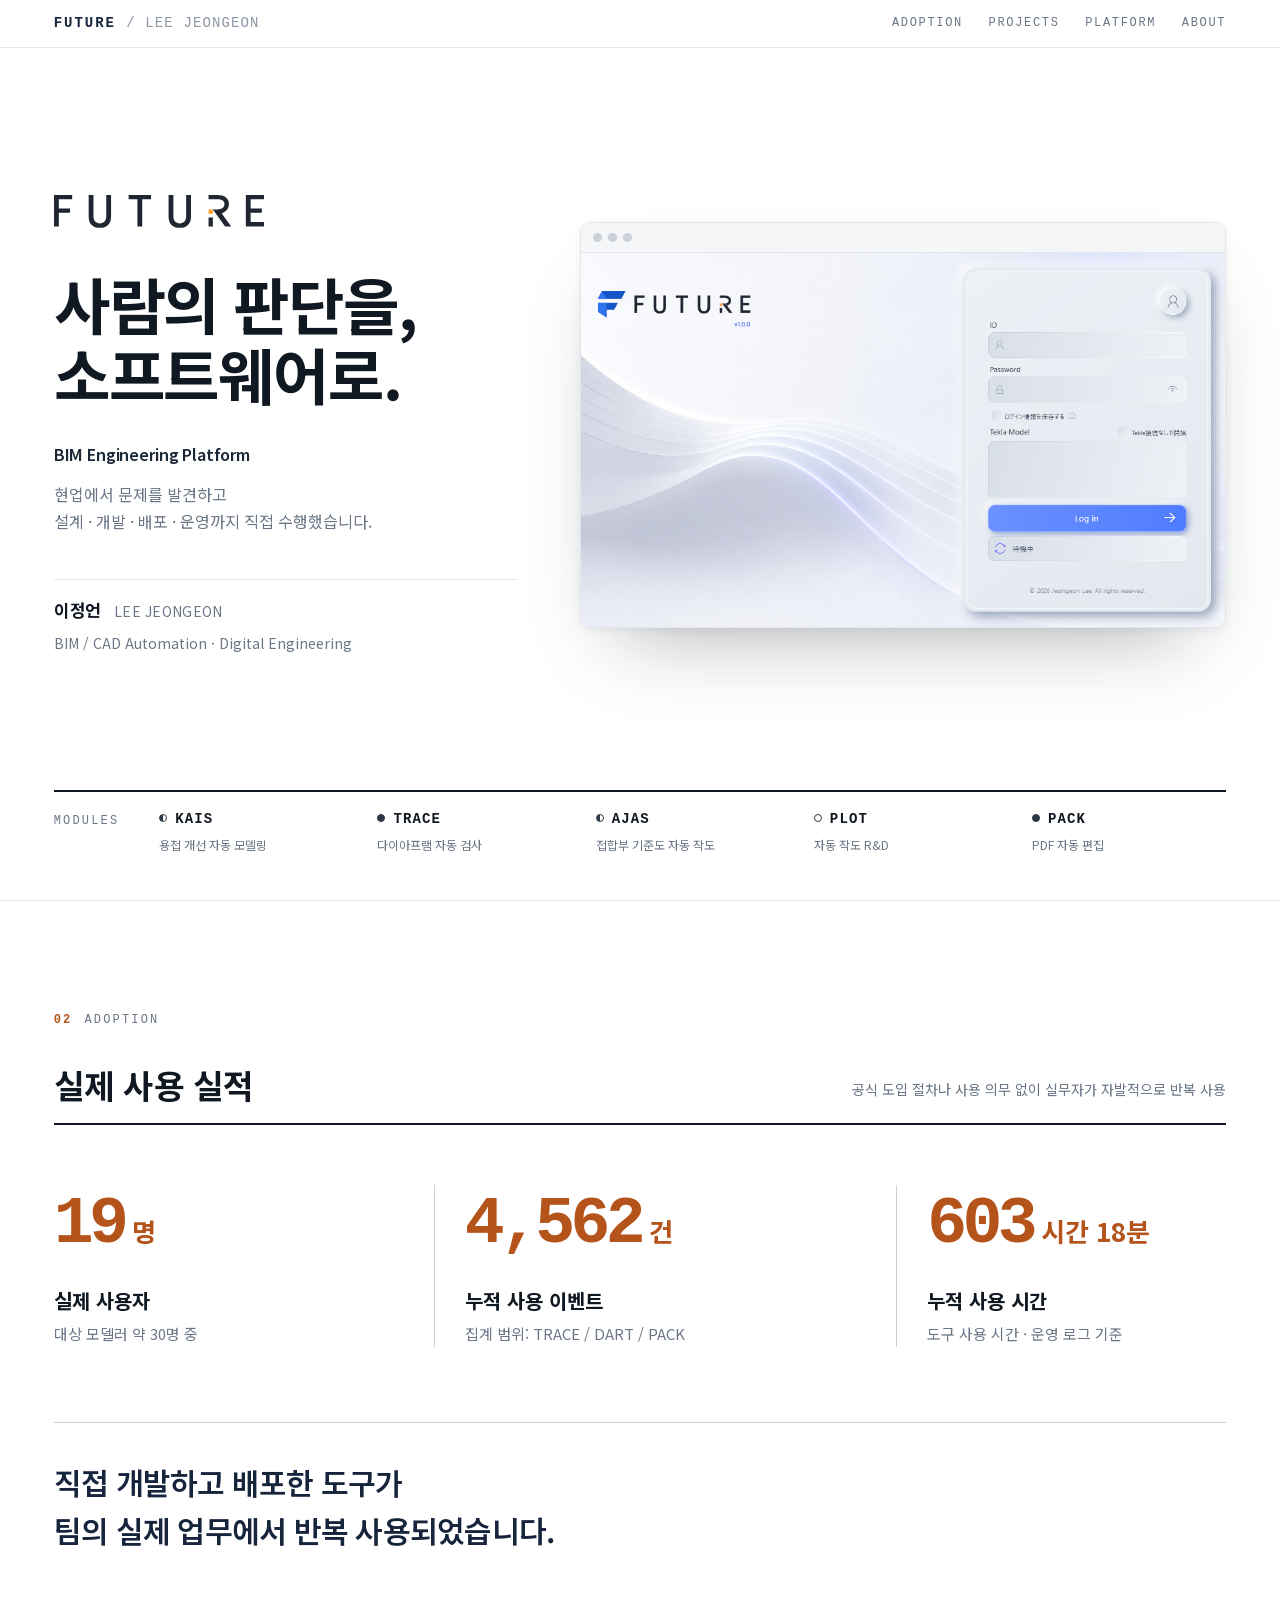
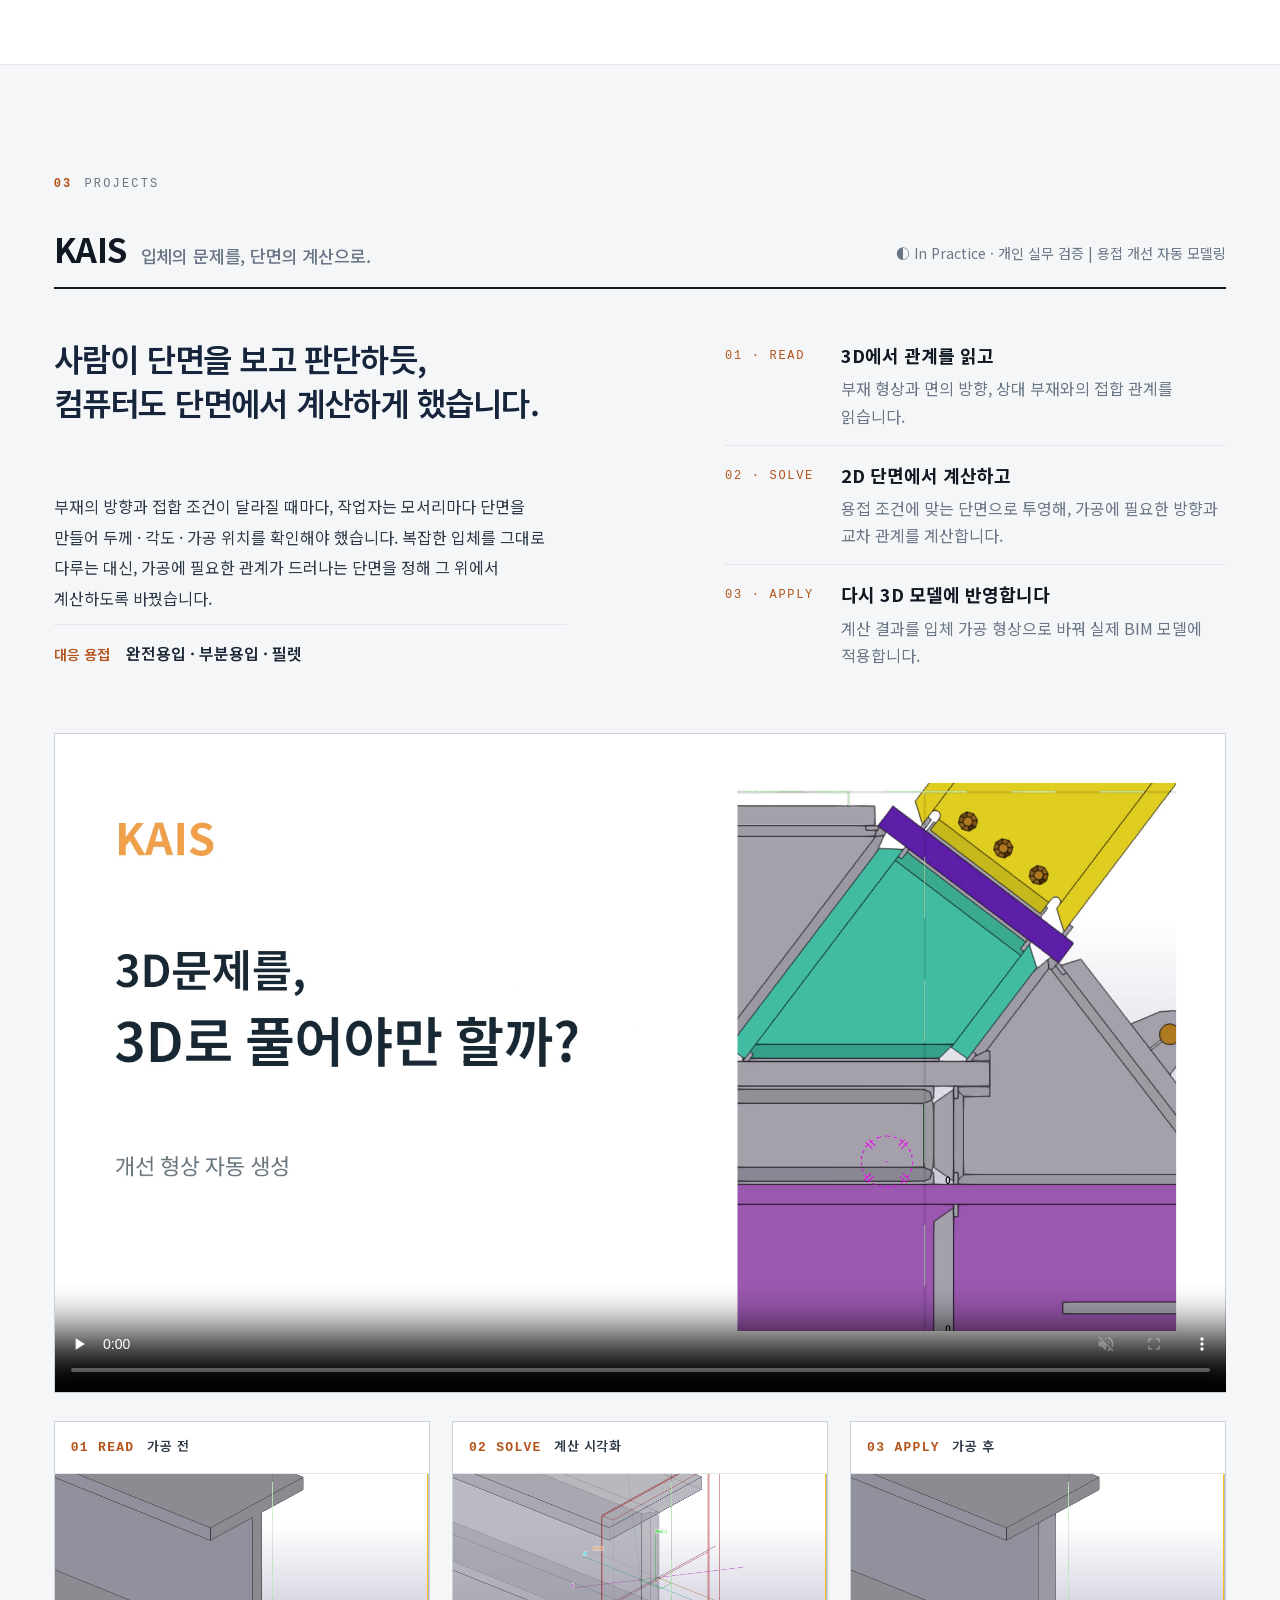
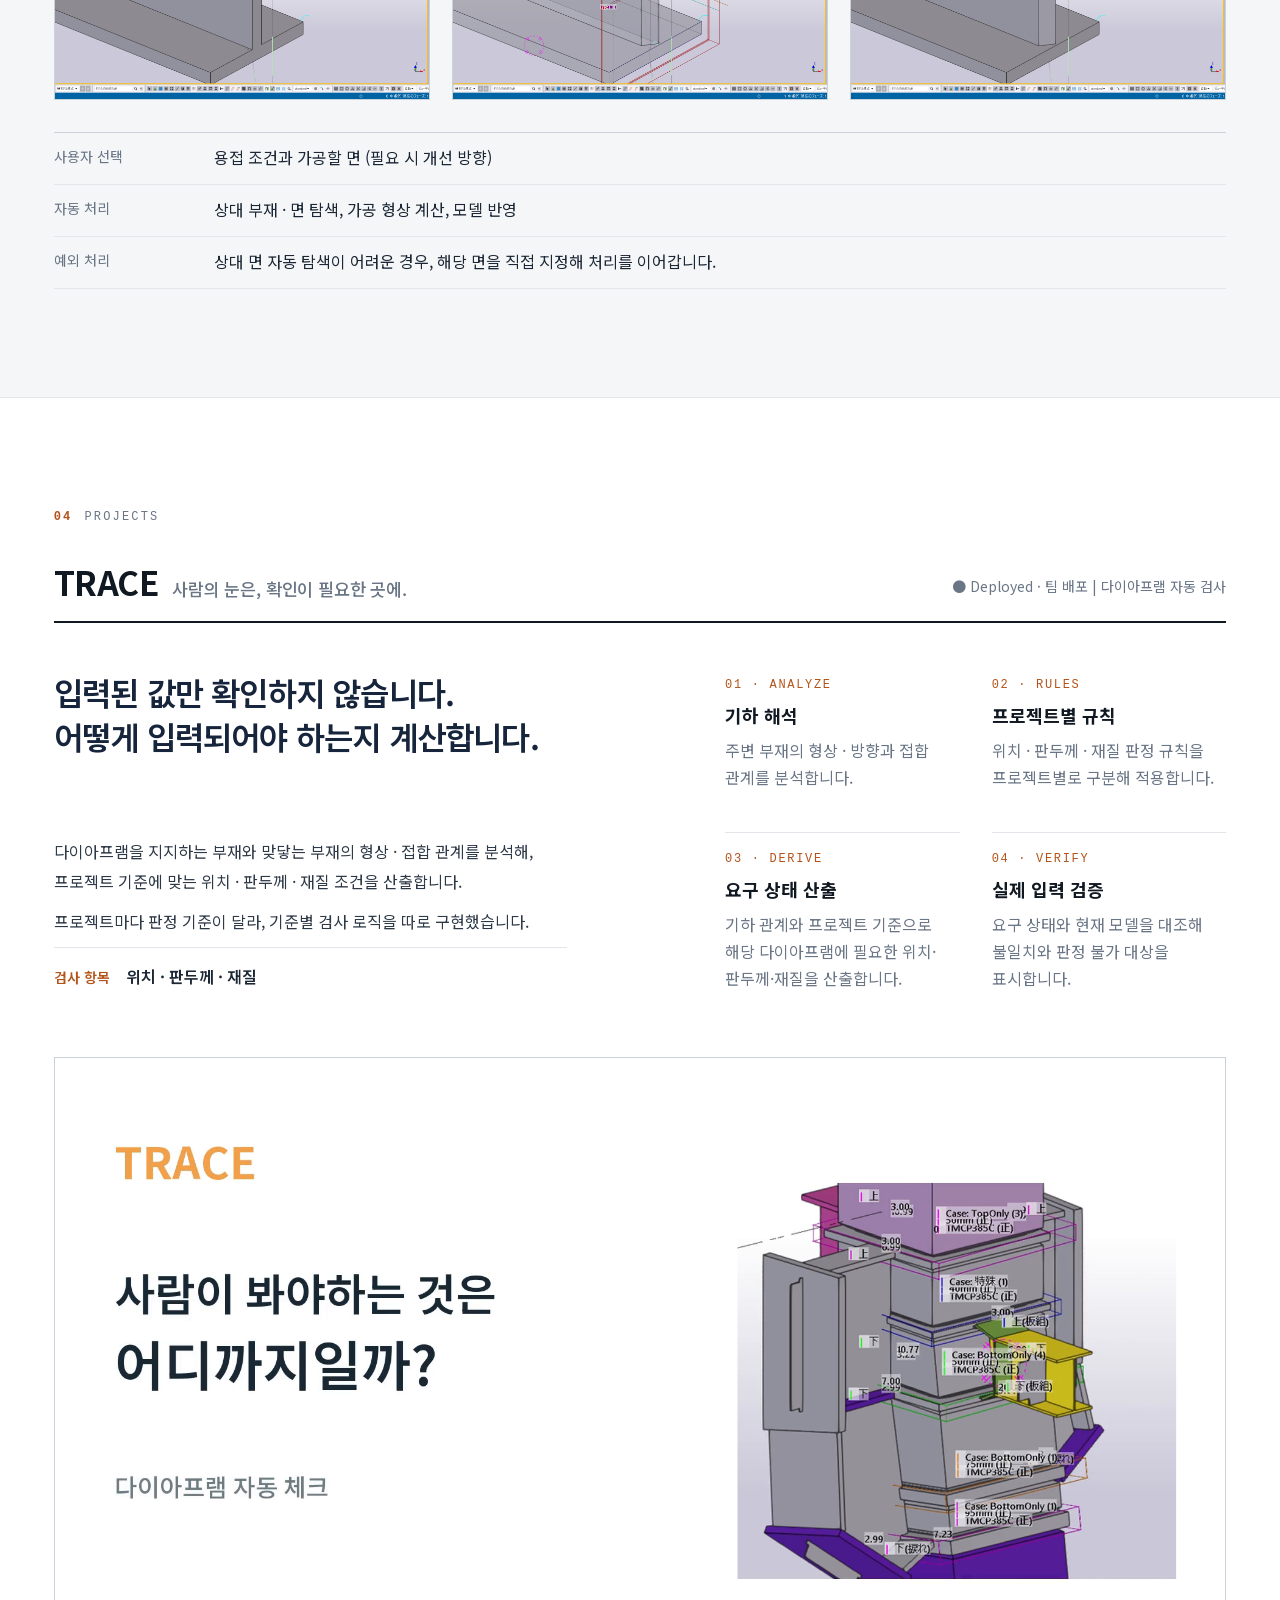
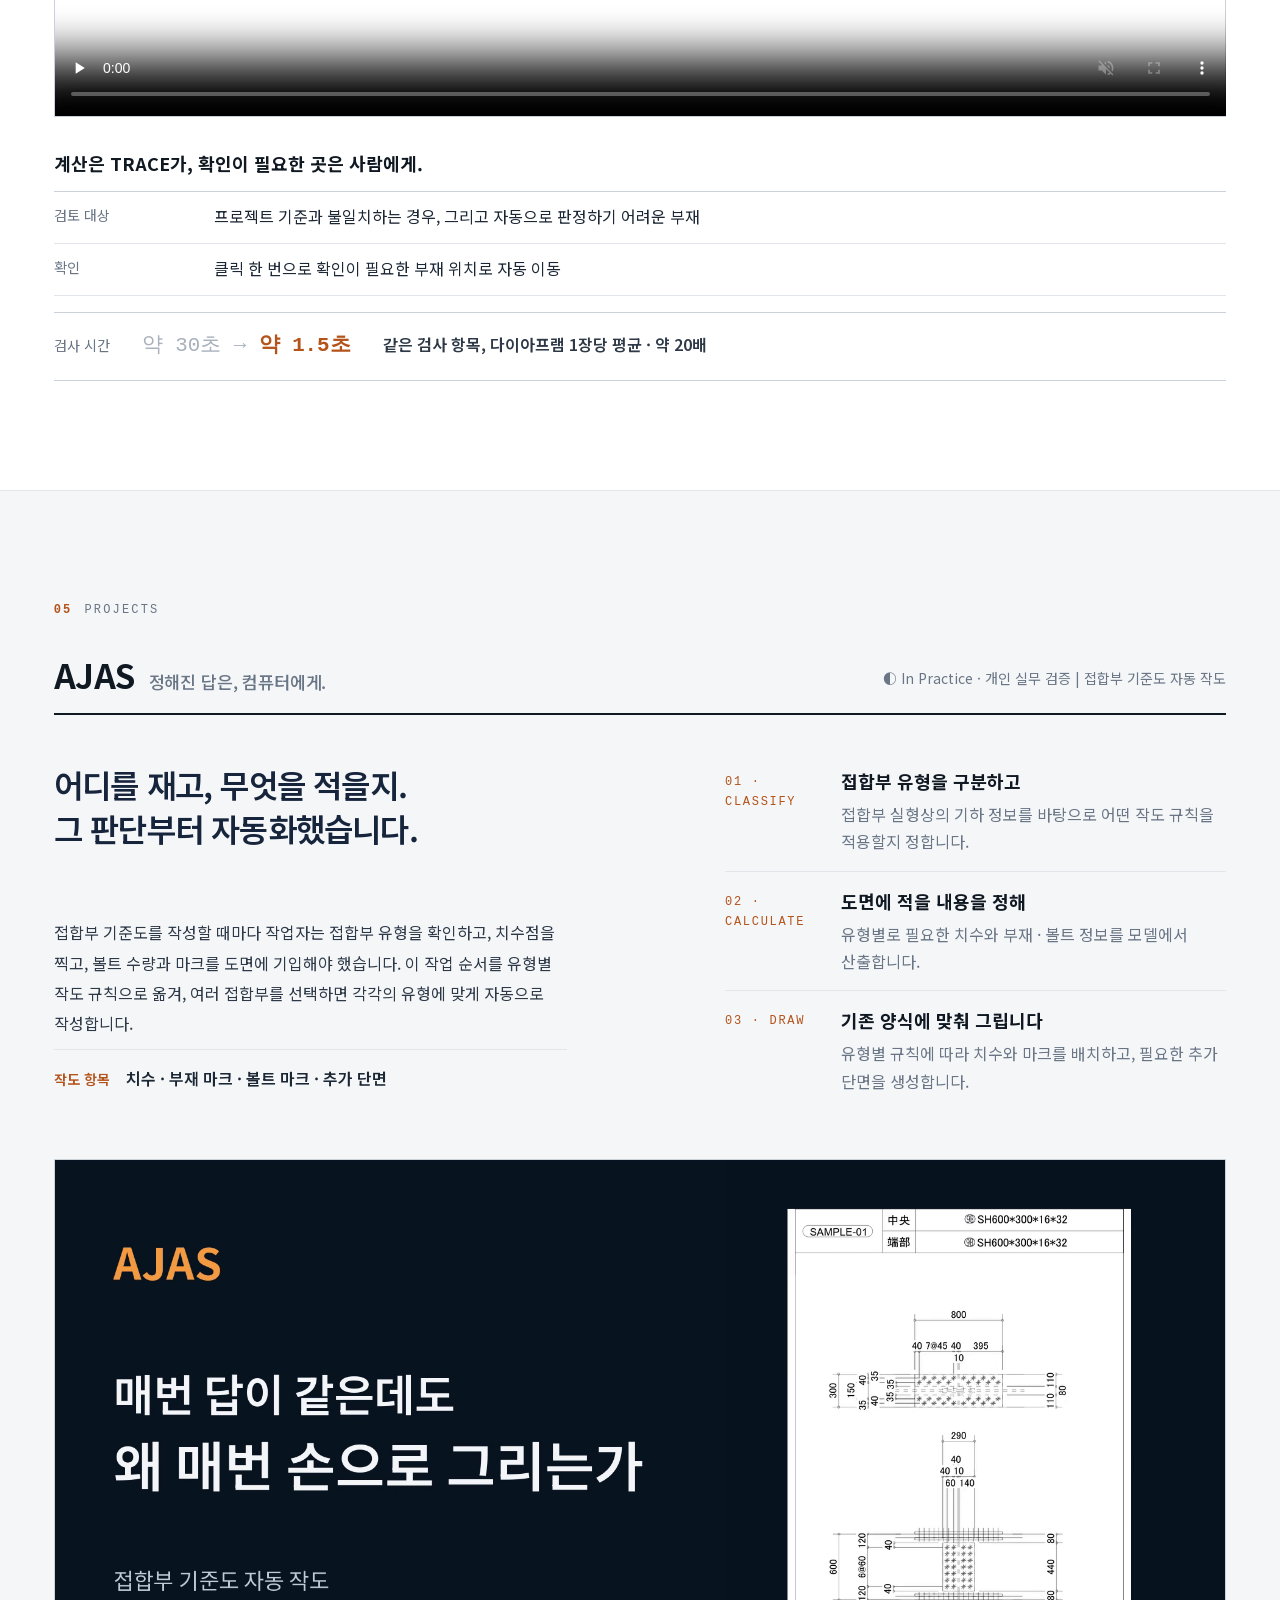
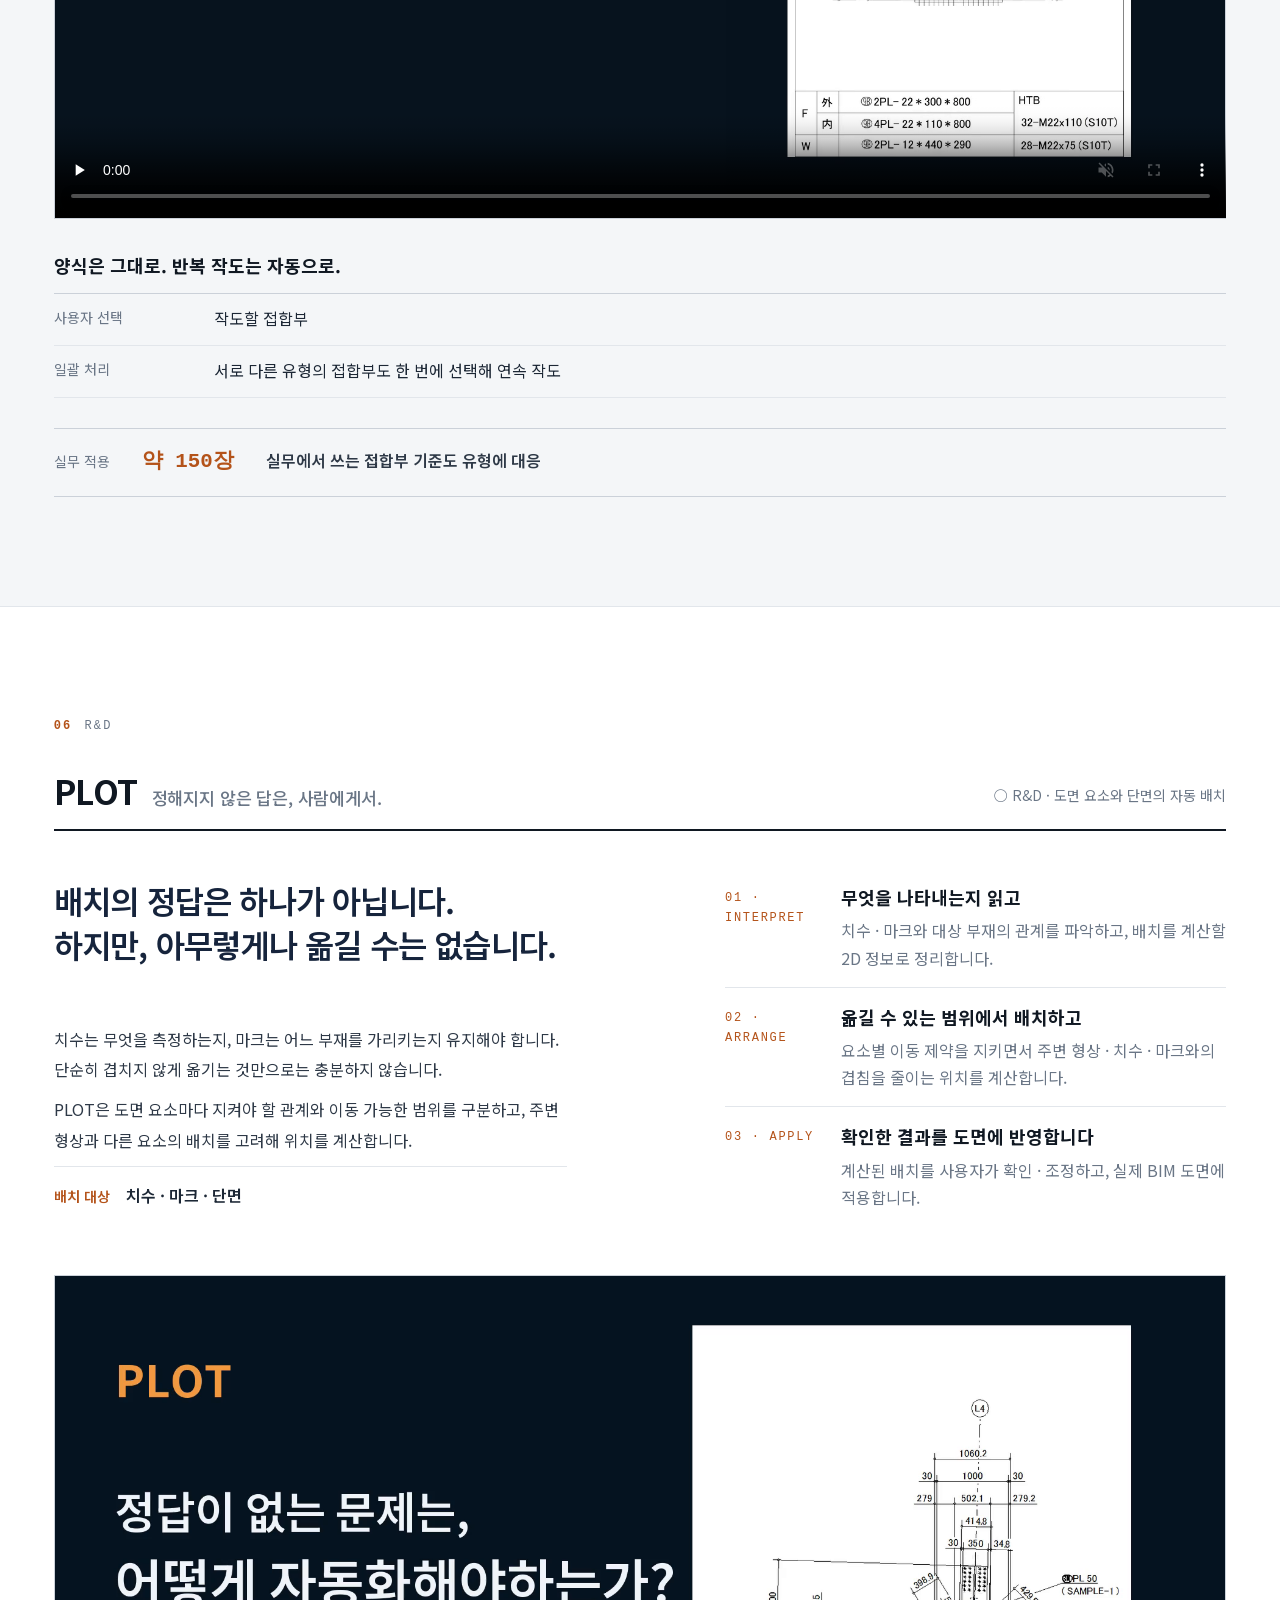
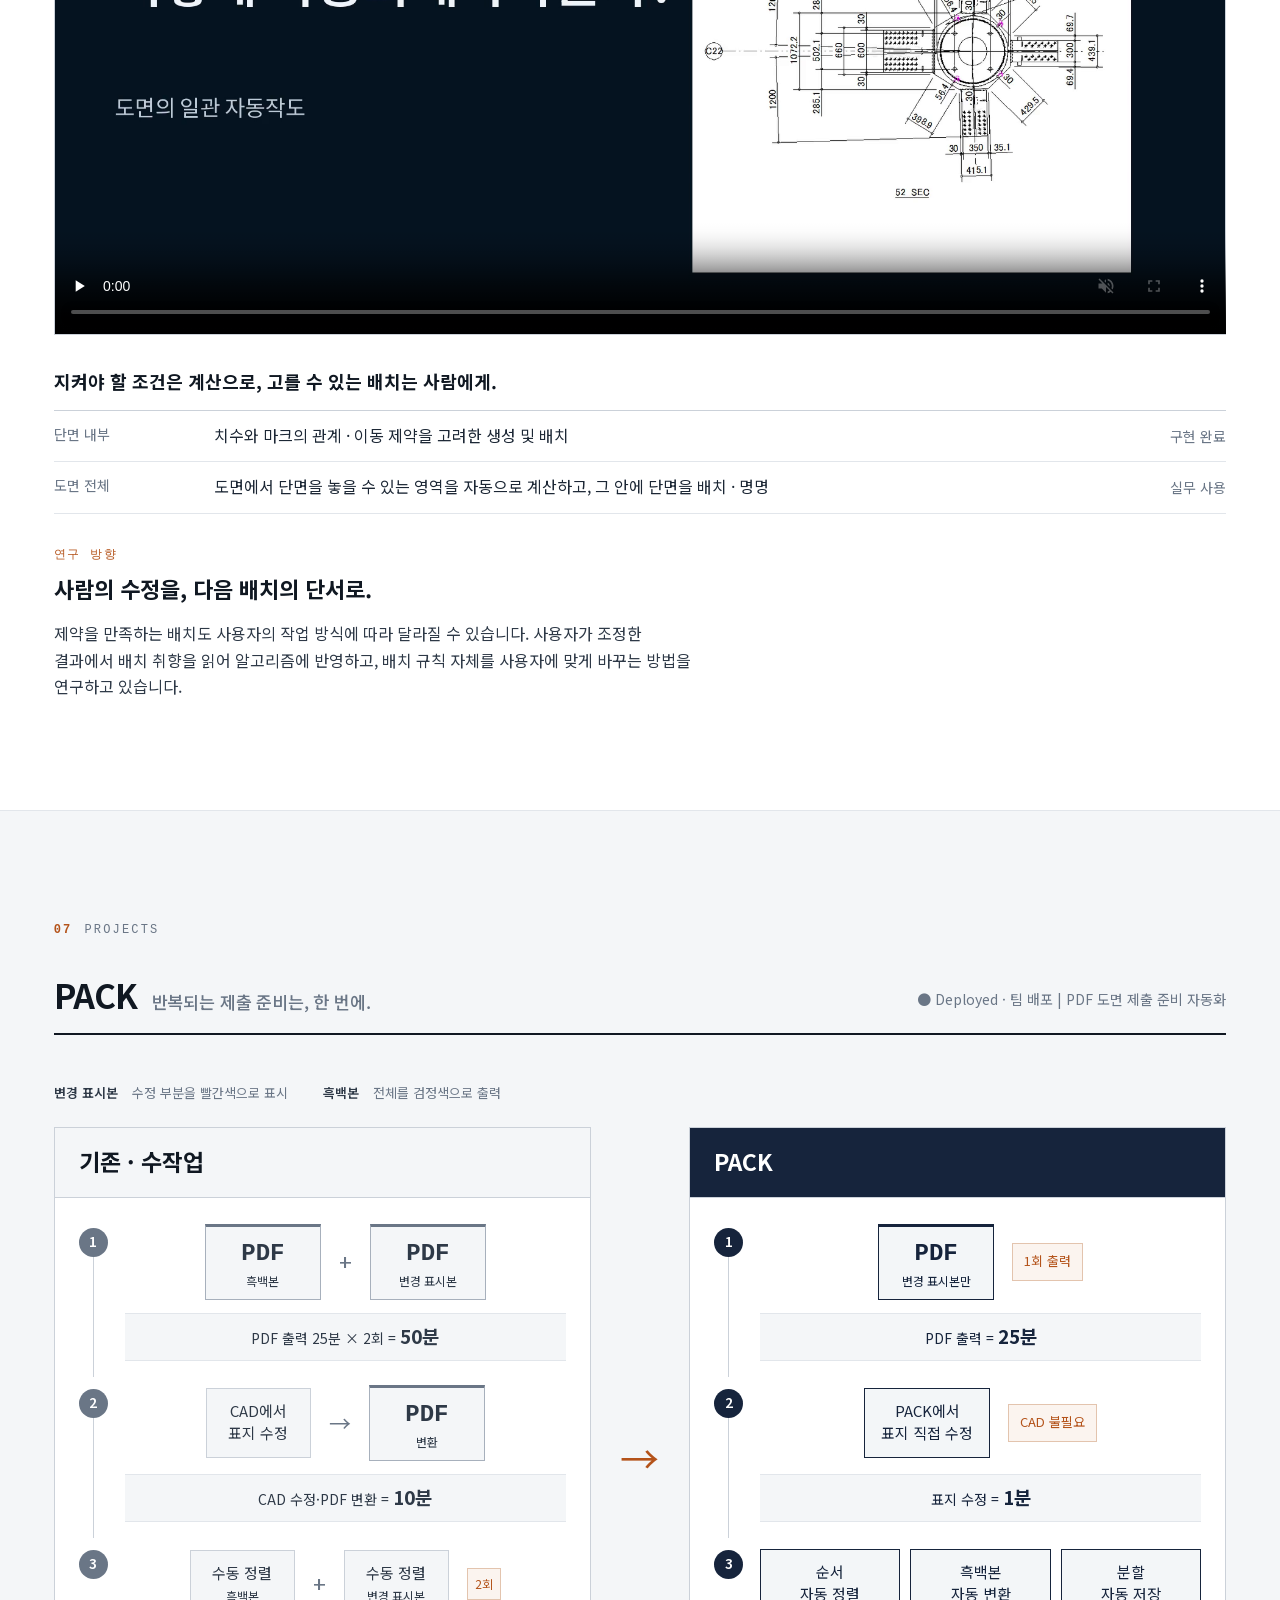
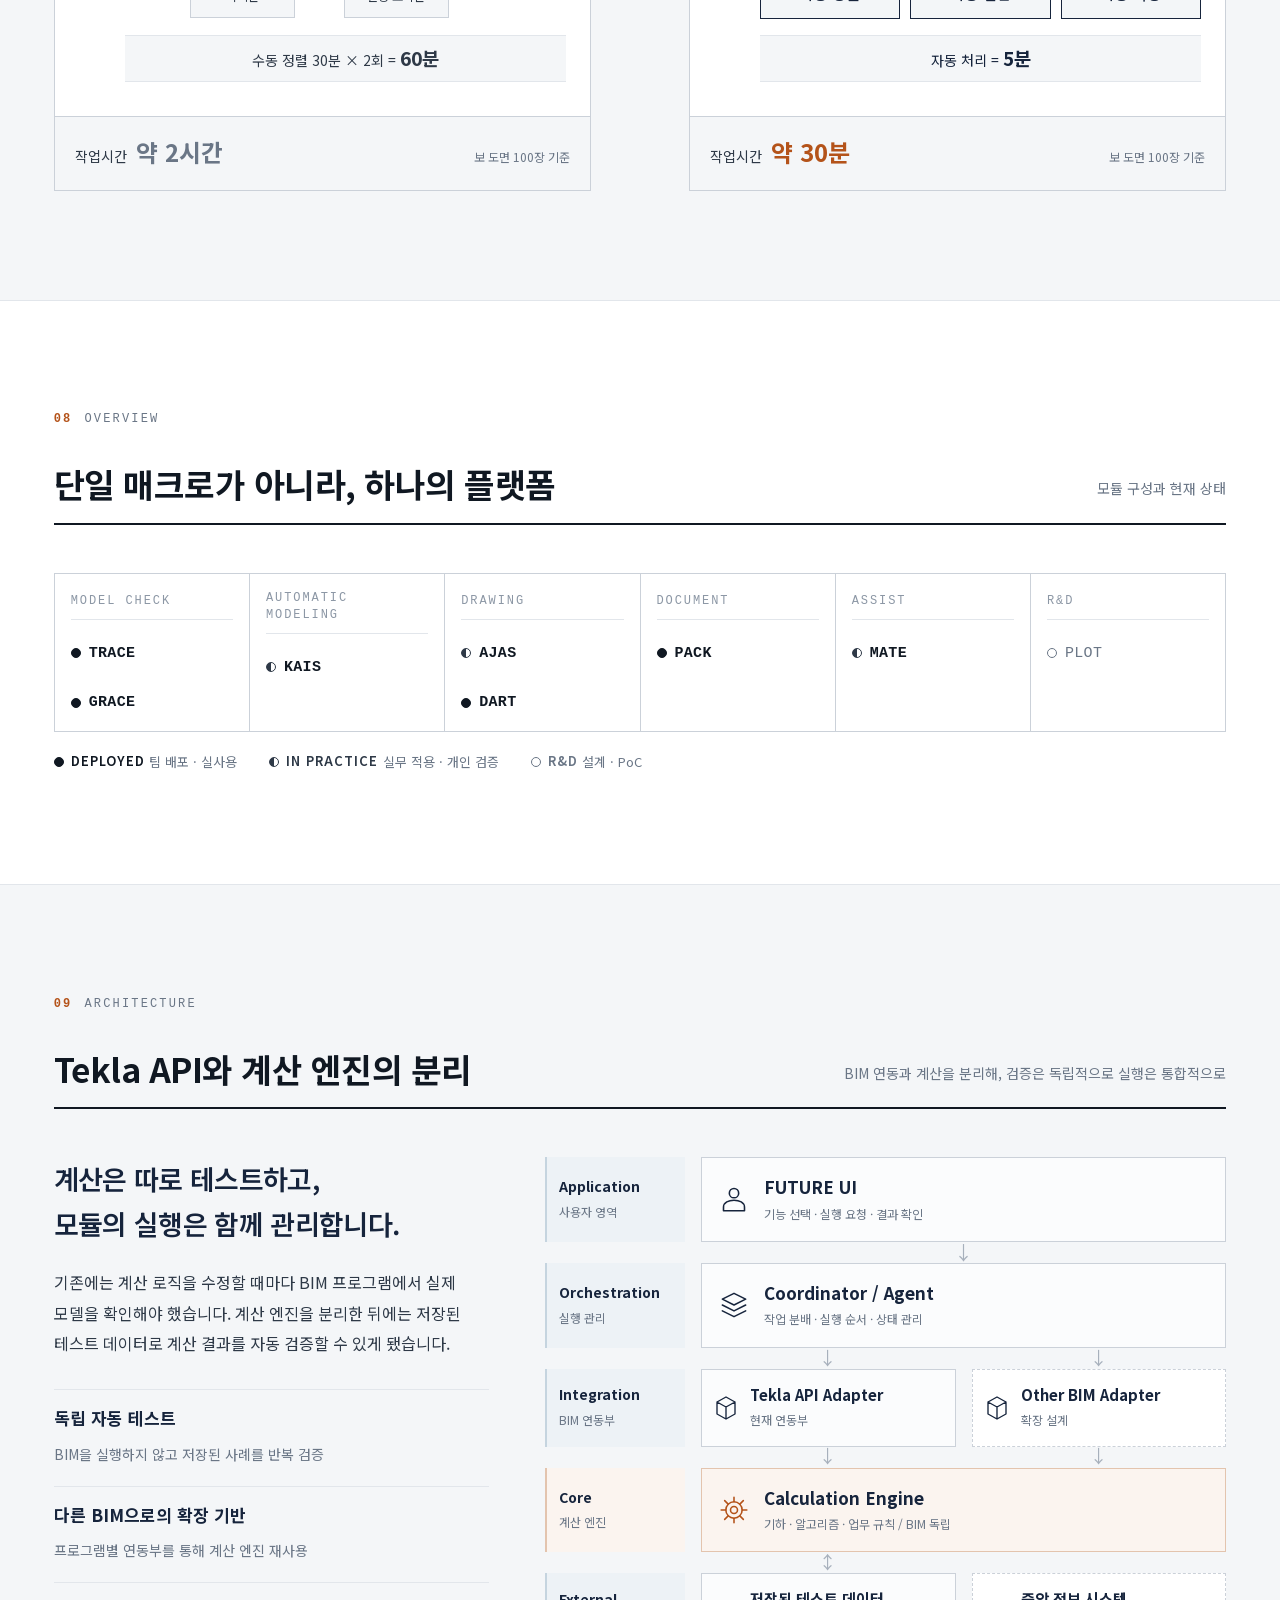
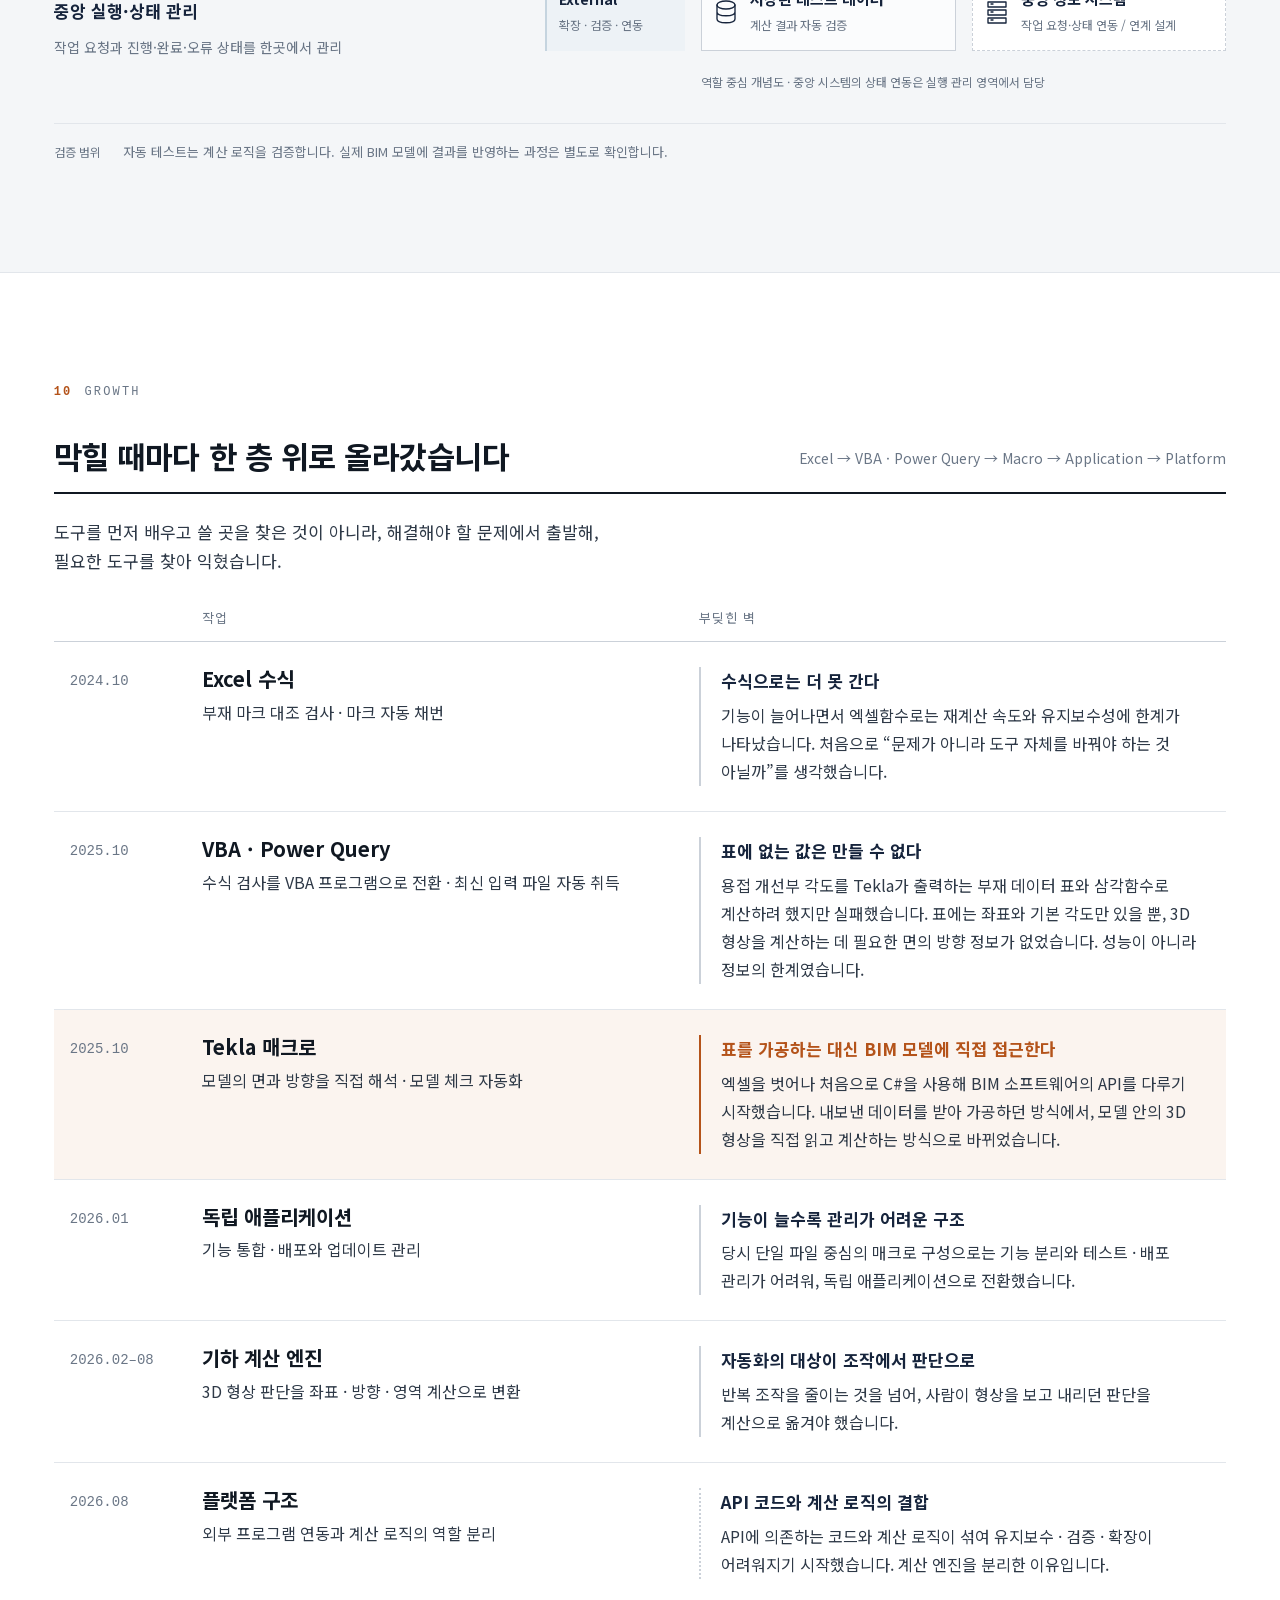
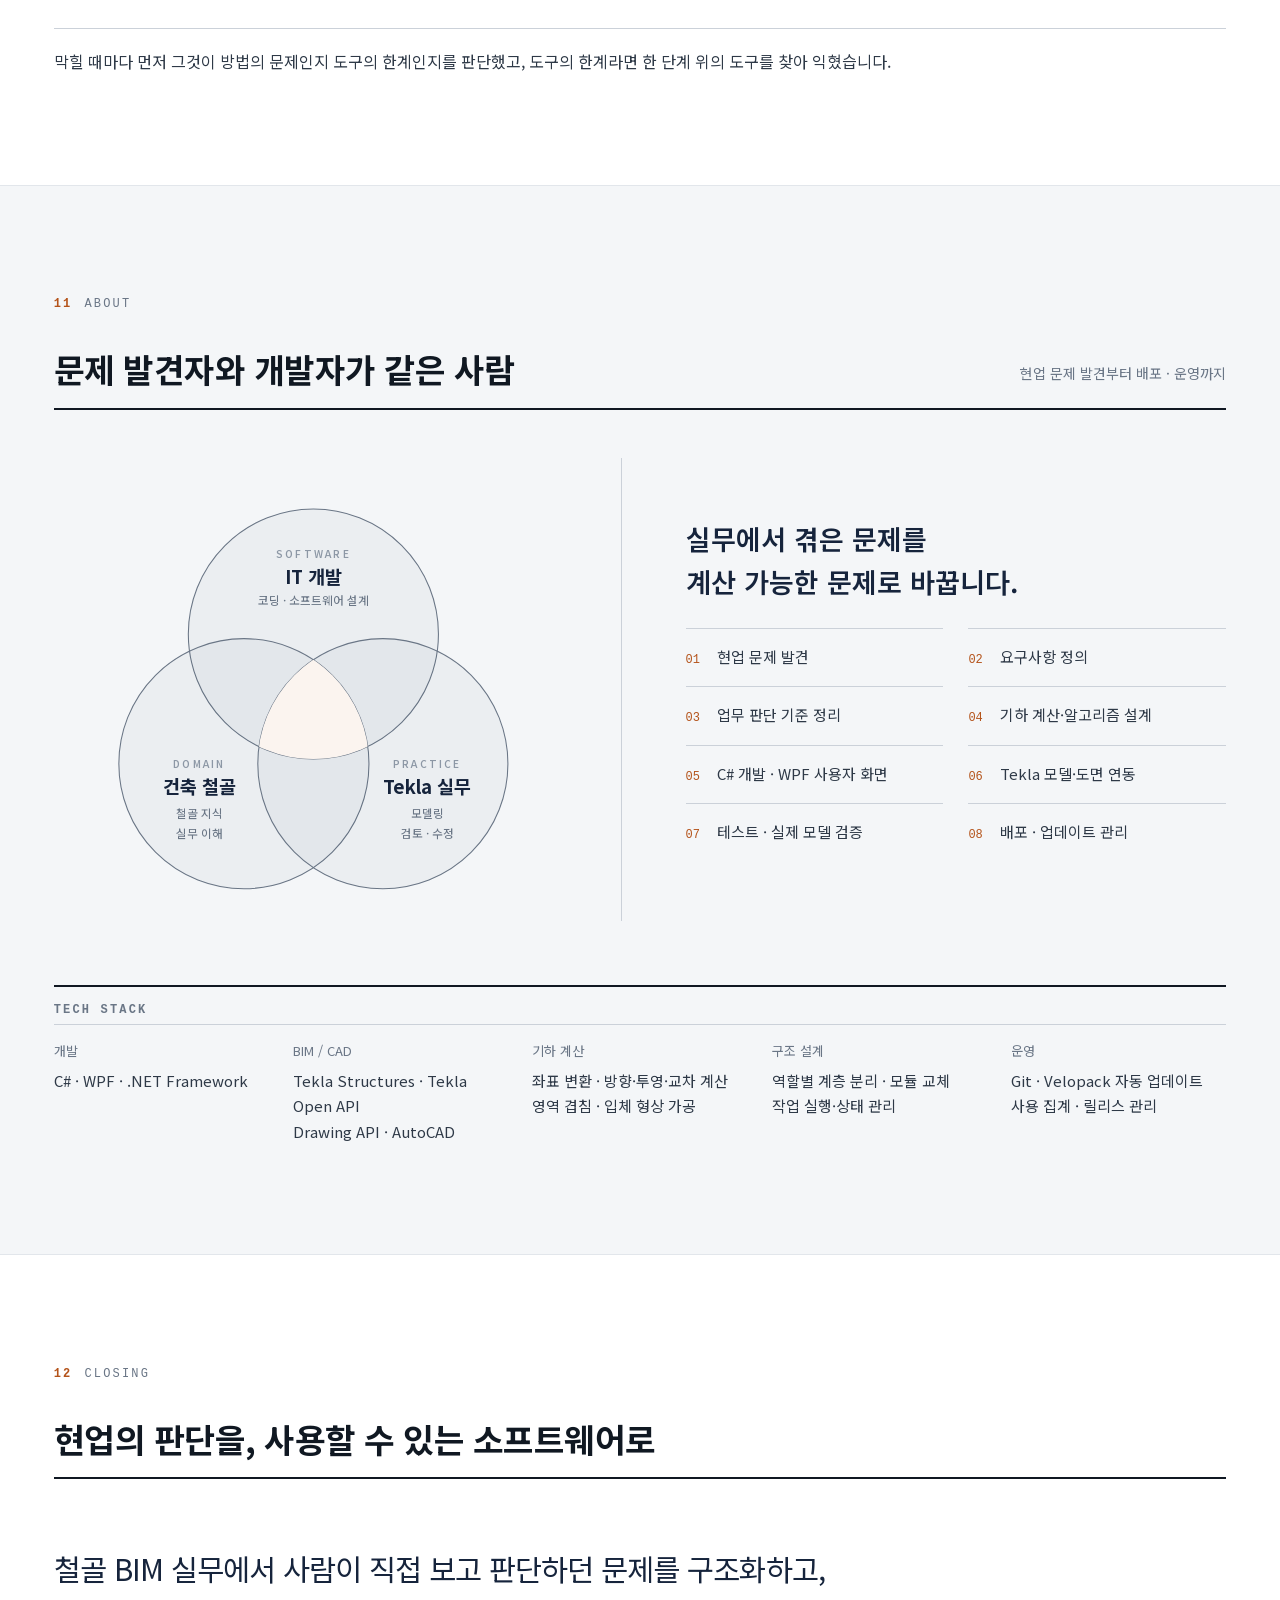
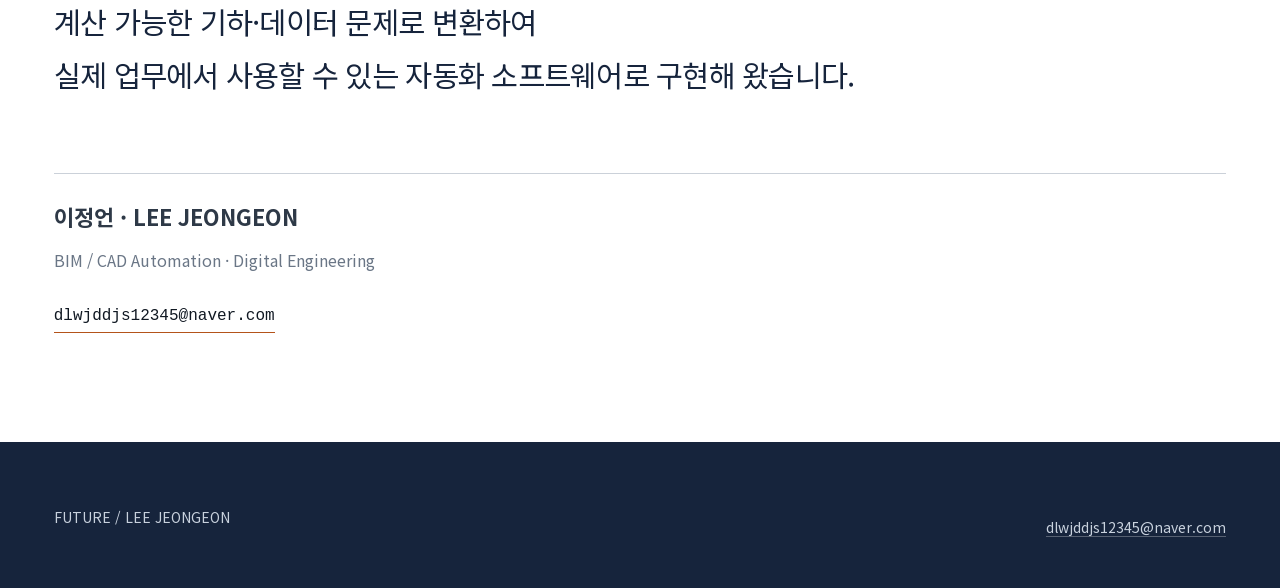
==== index.html @ c51acaca "Rework AJAS and PLOT sections: shared layout, scope table with status" ====
<!doctype html><html lang="ko"><head><meta charset="utf-8"><meta name="viewport" content="width=device-width,initial-scale=1"><meta name="robots" content="noindex,nofollow,noarchive"><meta name="referrer" content="no-referrer"><meta name="description" content="LEE JEONGEON — Engineering Automation Portfolio"><title>FUTURE — Engineering Automation Platform | LEE JEONGEON</title><link rel="icon" href="data:,"><link rel="stylesheet" href="/styles.css"><script type="module" src="/src/main.js"></script></head><body><a class="skip-link" href="#main">본문으로 건너뛰기</a><nav class="nav" aria-label="섹션 이동"><div class="wrap nav__inner"><a class="nav__brand" href="#cover">FUTURE <span>/ LEE JEONGEON</span></a><ul class="nav__list"><li><a href="#impact">Adoption</a></li><li><a href="#kais">Projects</a></li><li><a href="#overview">Platform</a></li><li><a href="#growth">About</a></li></ul></div></nav><main id="main"><section class="section cover" id="cover">
  <div class="wrap">

    <div class="cover__body">
      <div class="cover__text">
        <img class="cover__wordmark" src="assets/images/future-wordmark.svg" alt="FUTURE">
        <h1 class="cover__title">사람의 판단을,<br>소프트웨어로.</h1>
        <p class="cover__sub">BIM Engineering Platform</p>
        <p class="cover__lead">현업에서 문제를 발견하고<br>설계 · 개발 · 배포 · 운영까지 직접 수행했습니다.</p>

        <div class="cover__meta">
          <p class="cover__person">이정언 <span>LEE JEONGEON</span></p>
          <p class="note">BIM / CAD Automation · Digital Engineering</p>
        </div>
      </div>

      <figure class="cover__hero">
        <div class="cover__window">
          <span class="cover__window-bar" aria-hidden="true"><i></i><i></i><i></i></span>
          <img data-asset="future-main" src="assets/images/future-main-login.png"
               alt="FUTURE 로그인 화면">
        </div>
      </figure>
    </div>

    <nav class="cover__modules" aria-label="모듈 바로가기">
      <span class="cover__modules-k">Modules</span>
      <a href="#kais"><i class="dot dot--half"></i>KAIS<small>용접 개선 자동 모델링</small></a>
      <a href="#projects"><i class="dot dot--full"></i>TRACE<small>다이아프램 자동 검사</small></a>
      <a href="#ajas"><i class="dot dot--half"></i>AJAS<small>접합부 기준도 자동 작도</small></a>
      <a href="#rnd"><i class="dot"></i>PLOT<small>자동 작도 R&amp;D</small></a>
      <a href="#pack"><i class="dot dot--full"></i>PACK<small>PDF 자동 편집</small></a>
    </nav>

    

  </div>
</section><section class="section" id="impact"><div class="wrap"><header class="section__head"><div class="section__id"><span class="section__num">02</span><span class="eyebrow">Adoption</span></div><h2 class="section__title">실제 사용 실적</h2><p class="section__sub">공식 도입 절차나 사용 의무 없이 실무자가 자발적으로 반복 사용</p></header><div class="impact-numbers"><div><strong>19<span>명</span></strong><h3>실제 사용자</h3><p>대상 모델러 약 30명 중</p></div><div><strong>4,562<span>건</span></strong><h3>누적 사용 이벤트</h3><p>집계 범위: TRACE / DART / PACK</p></div><div><strong>603<span>시간 18분</span></strong><h3>누적 사용 시간</h3><p>도구 사용 시간 · 운영 로그 기준</p></div></div><p class="feature-statement impact-summary">직접 개발하고 배포한 도구가<br>팀의 실제 업무에서 반복 사용되었습니다.</p></div></section><section class="section section--panel" id="kais"><div class="wrap"><header class="section__head"><div class="section__id"><span class="section__num">03</span><span class="eyebrow">Projects</span></div><h2 class="section__title">KAIS<span class="section__tagline">입체의 문제를, 단면의 계산으로.</span></h2><p class="section__sub">◐ In Practice · 개인 실무 검증 | 용접 개선 자동 모델링</p></header><div class="problem-layout kais-idea"><div><p class="feature-statement">사람이 단면을 보고 판단하듯,<br>컴퓨터도 단면에서<br class="m-only"> 계산하게 했습니다.</p><p>부재의 방향과 접합 조건이 달라질 때마다, 작업자는 모서리마다 단면을 만들어 두께 · 각도 · 가공 위치를 확인해야 했습니다. 복잡한 입체를 그대로 다루는 대신, 가공에 필요한 관계가 드러나는 단면을 정해 그 위에서 계산하도록 바꿨습니다.</p><p class="kais-weld"><span>대응 용접</span>완전용입 · 부분용입 · 필렛</p></div><ol class="kais-steps"><li><span>01 · Read</span><b>3D에서 관계를 읽고</b><p>부재 형상과 면의 방향, 상대 부재와의 접합 관계를 읽습니다.</p></li><li><span>02 · Solve</span><b>2D 단면에서 계산하고</b><p>용접 조건에 맞는 단면으로 투영해, 가공에 필요한 방향과 교차 관계를 계산합니다.</p></li><li><span>03 · Apply</span><b>다시 3D 모델에 반영합니다</b><p>계산 결과를 입체 가공 형상으로 바꿔 실제 BIM 모델에 적용합니다.</p></li></ol></div><div class="kais-evidence"><figure class="media feedback-video" data-demo="kais-demo"><div class="demo-screen"><img src="/assets/images/kais-poster.svg" width="1600" height="900" alt="KAIS 구현 영상"><p class="demo-empty">KAIS 구현 영상 · 준비 중</p></div></figure><div class="geometry-triptych"><figure><figcaption><b>01 Read</b> 가공 전</figcaption><img src="/assets/images/kais-before.png" width="1484" height="892" alt="KAIS BEFORE · 가공 전"></figure><figure><figcaption><b>02 Solve</b> 계산 시각화</figcaption><img src="/assets/images/kais-debug.png" width="1484" height="892" alt="KAIS GEOMETRY · 계산 시각화"></figure><figure><figcaption><b>03 Apply</b> 가공 후</figcaption><img src="/assets/images/kais-after.png" width="1484" height="892" alt="KAIS AFTER · 가공 후"></figure></div><dl class="kais-scope"><div><dt>사용자 선택</dt><dd>용접 조건과 가공할 면 (필요 시 개선 방향)</dd></div><div><dt>자동 처리</dt><dd>상대 부재 · 면 탐색, 가공 형상 계산, 모델 반영</dd></div><div><dt>예외 처리</dt><dd>상대 면 자동 탐색이 어려운 경우, 해당 면을 직접 지정해 처리를 이어갑니다.</dd></div></dl></div></div></section><section class="section" id="projects"><div class="wrap"><header class="section__head"><div class="section__id"><span class="section__num">04</span><span class="eyebrow">Projects</span></div><h2 class="section__title">TRACE<span class="section__tagline">사람의 눈은, 확인이 필요한 곳에.</span></h2><p class="section__sub">● Deployed · 팀 배포 | 다이아프램 자동 검사</p></header><div class="problem-layout kais-idea trace-idea"><div><p class="feature-statement">입력된 값만<br class="m-only"> 확인하지 않습니다.<br>어떻게 입력되어야<br class="m-only"> 하는지 계산합니다.</p><p>다이아프램을 지지하는 부재와 맞닿는 부재의 형상 · 접합 관계를 분석해, 프로젝트 기준에 맞는 위치 · 판두께 · 재질 조건을 산출합니다.</p><p>프로젝트마다 판정 기준이 달라, 기준별 검사 로직을 따로 구현했습니다.</p><p class="kais-weld"><span>검사 항목</span>위치 · 판두께 · 재질</p></div><ol class="kais-steps"><li><span>01 · Analyze</span><b>기하 해석</b><p>주변 부재의 형상 · 방향과 접합 관계를 분석합니다.</p></li><li><span>02 · Rules</span><b>프로젝트별 규칙</b><p>위치 · 판두께 · 재질 판정 규칙을 프로젝트별로 구분해 적용합니다.</p></li><li><span>03 · Derive</span><b>요구 상태 산출</b><p>기하 관계와 프로젝트 기준으로 해당 다이아프램에 필요한 위치·판두께·재질을 산출합니다.</p></li><li><span>04 · Verify</span><b>실제 입력 검증</b><p>요구 상태와 현재 모델을 대조해 불일치와 판정 불가 대상을 표시합니다.</p></li></ol></div><figure class="media demo-large" data-demo="trace-demo"><div class="demo-screen"><img src="/assets/images/trace-poster.svg" width="1600" height="900" alt="TRACE 구현 영상"><p class="demo-empty">TRACE 구현 영상 · 준비 중</p></div></figure><div class="trace-result"><p class="trace-bridge">계산은 TRACE가, 확인이 필요한 곳은 사람에게.</p><dl class="kais-scope"><div><dt>검토 대상</dt><dd>프로젝트 기준과 불일치하는 경우, 그리고 자동으로 판정하기 어려운 부재</dd></div><div><dt>확인</dt><dd>클릭 한 번으로 확인이 필요한 부재 위치로 자동 이동</dd></div></dl></div><div class="metricbar"><span class="metricbar__k">검사 시간</span><span class="metricbar__v"><del>약 30초</del> <em>→</em> <b>약 1.5초</b></span><span class="metricbar__v metricbar__v--text">같은 검사 항목, 다이아프램 1장당 평균 · 약 20배</span></div></div></section><section class="section section--panel" id="ajas"><div class="wrap"><header class="section__head"><div class="section__id"><span class="section__num">05</span><span class="eyebrow">Projects</span></div><h2 class="section__title">AJAS<span class="section__tagline">정해진 답은, 컴퓨터에게.</span></h2><p class="section__sub">◐ In Practice · 개인 실무 검증 | 접합부 기준도 자동 작도</p></header><div class="problem-layout kais-idea ajas-idea"><div><p class="feature-statement">어디를 재고, 무엇을 적을지.<br>그 판단부터<br class="m-only"> 자동화했습니다.</p><p>접합부 기준도를 작성할 때마다 작업자는 접합부 유형을 확인하고, 치수점을 찍고, 볼트 수량과 마크를 도면에 기입해야 했습니다. 이 작업 순서를 유형별 작도 규칙으로 옮겨, 여러 접합부를 선택하면 각각의 유형에 맞게 자동으로 작성합니다.</p><p class="kais-weld"><span>작도 항목</span>치수 · 부재 마크 · 볼트 마크 · 추가 단면</p></div><ol class="kais-steps"><li><span>01 · Classify</span><b>접합부 유형을 구분하고</b><p>접합부 실형상의 기하 정보를 바탕으로 어떤 작도 규칙을 적용할지 정합니다.</p></li><li><span>02 · Calculate</span><b>도면에 적을 내용을 정해</b><p>유형별로 필요한 치수와 부재 · 볼트 정보를 모델에서 산출합니다.</p></li><li><span>03 · Draw</span><b>기존 양식에 맞춰 그립니다</b><p>유형별 규칙에 따라 치수와 마크를 배치하고, 필요한 추가 단면을 생성합니다.</p></li></ol></div><figure class="media demo-large" data-demo="ajas-demo"><div class="demo-screen"><img src="/assets/images/ajas-after.svg" width="1600" height="1000" alt="AJAS 구현 영상"><p class="demo-empty">AJAS 구현 영상 · 준비 중</p></div></figure><div class="trace-result"><p class="trace-bridge">양식은 그대로. 반복 작도는 자동으로.</p><dl class="kais-scope"><div><dt>사용자 선택</dt><dd>작도할 접합부</dd></div><div><dt>일괄 처리</dt><dd>서로 다른 유형의 접합부도 한 번에 선택해 연속 작도</dd></div></dl></div><div class="metricbar"><span class="metricbar__k">실무 적용</span><span class="metricbar__v"><b>약 150장</b></span><span class="metricbar__v metricbar__v--text">실무에서 쓰는 접합부 기준도 유형에 대응</span></div></div></section><section class="section" id="rnd"><div class="wrap"><header class="section__head"><div class="section__id"><span class="section__num">06</span><span class="eyebrow">R&D</span></div><h2 class="section__title">PLOT<span class="section__tagline">정해지지 않은 답은, 사람에게서.</span></h2><p class="section__sub">○ R&D · 도면 요소와 단면의 자동 배치</p></header><div class="problem-layout kais-idea plot-idea"><div><p class="feature-statement">배치의 정답은 하나가 아닙니다.<br>하지만, 아무렇게나<br class="m-only"> 옮길 수는 없습니다.</p><p>치수는 무엇을 측정하는지, 마크는 어느 부재를 가리키는지 유지해야 합니다. 단순히 겹치지 않게 옮기는 것만으로는 충분하지 않습니다.</p><p>PLOT은 도면 요소마다 지켜야 할 관계와 이동 가능한 범위를 구분하고, 주변 형상과 다른 요소의 배치를 고려해 위치를 계산합니다.</p><p class="kais-weld"><span>배치 대상</span>치수 · 마크 · 단면</p></div><ol class="kais-steps"><li><span>01 · Interpret</span><b>무엇을 나타내는지 읽고</b><p>치수 · 마크와 대상 부재의 관계를 파악하고, 배치를 계산할 2D 정보로 정리합니다.</p></li><li><span>02 · Arrange</span><b>옮길 수 있는 범위에서 배치하고</b><p>요소별 이동 제약을 지키면서 주변 형상 · 치수 · 마크와의 겹침을 줄이는 위치를 계산합니다.</p></li><li><span>03 · Apply</span><b>확인한 결과를 도면에 반영합니다</b><p>계산된 배치를 사용자가 확인 · 조정하고, 실제 BIM 도면에 적용합니다.</p></li></ol></div><figure class="media demo-large" data-demo="plot-demo"><div class="demo-screen"><img src="/assets/images/plot-demo-ko-poster.png" width="1920" height="1080" alt="PLOT 구현 영상"><p class="demo-empty">PLOT 구현 영상 · 준비 중</p></div></figure><div class="trace-result"><p class="trace-bridge">지켜야 할 조건은 계산으로, 고를 수 있는 배치는 사람에게.</p><dl class="kais-scope"><div><dt>단면 내부</dt><dd>치수와 마크의 관계 · 이동 제약을 고려한 생성 및 배치<span class="scope-state">구현 완료</span></dd></div><div><dt>도면 전체</dt><dd>도면에서 단면을 놓을 수 있는 영역을 자동으로 계산하고, 그 안에 단면을 배치 · 명명<span class="scope-state">실무 사용</span></dd></div></dl></div><div class="project-details plot-details"><div><h3><small>연구 방향</small>사람의 수정을, 다음 배치의 단서로.</h3><p>제약을 만족하는 배치도 사용자의 작업 방식에 따라 달라질 수 있습니다. 사용자가 조정한 결과에서 배치 취향을 읽어 알고리즘에 반영하고, 배치 규칙 자체를 사용자에 맞게 바꾸는 방법을 연구하고 있습니다.</p></div></div></div></section><section class="section section--panel" id="pack"><div class="wrap"><header class="section__head"><div class="section__id"><span class="section__num">07</span><span class="eyebrow">Projects</span></div><h2 class="section__title">PACK<span class="section__tagline">반복되는 제출 준비는, 한 번에.</span></h2><p class="section__sub">● Deployed · 팀 배포 | PDF 도면 제출 준비 자동화</p></header><p class="pack-editions"><span><b>변경 표시본</b> 수정 부분을 빨간색으로 표시</span><span><b>흑백본</b> 전체를 검정색으로 출력</span></p><div class="pack-visual"><article class="pack-lane manual"><h3>기존 · 수작업</h3><ol><li><span class="pack-number">1</span><div class="pack-stage"><div class="pack-objects"><div class="paper-node"><b>PDF</b><span>흑백본</span></div><span class="pack-plus">+</span><div class="paper-node"><b>PDF</b><span>변경 표시본</span></div></div><p class="pack-timing">PDF 출력 25분 × 2회 = <b>50분</b></p></div></li><li><span class="pack-number">2</span><div class="pack-stage"><div class="pack-objects"><div class="process-node">CAD에서<br>표지 수정</div><span class="pack-plus">→</span><div class="paper-node"><b>PDF</b><span>변환</span></div></div><p class="pack-timing">CAD 수정·PDF 변환 = <b>10분</b></p></div></li><li><span class="pack-number">3</span><div class="pack-stage"><div class="pack-objects"><div class="process-node">수동 정렬<span>흑백본</span></div><span class="pack-plus">+</span><div class="process-node">수동 정렬<span>변경 표시본</span></div><span class="repeat-count">2회</span></div><p class="pack-timing">수동 정렬 30분 × 2회 = <b>60분</b></p></div></li></ol><p class="lane-total">작업시간 <b>약 2시간</b><span>보 도면 100장 기준</span></p></article><div class="pack-transition" aria-hidden="true"><span>→</span></div><article class="pack-lane automated"><h3>PACK</h3><ol><li><span class="pack-number">1</span><div class="pack-stage"><div class="pack-objects"><div class="paper-node"><b>PDF</b><span>변경 표시본만</span></div><span class="pack-flag">1회 출력</span></div><p class="pack-timing">PDF 출력 = <b>25분</b></p></div></li><li><span class="pack-number">2</span><div class="pack-stage"><div class="pack-objects"><div class="process-node">PACK에서<br>표지 직접 수정</div><span class="pack-flag">CAD 불필요</span></div><p class="pack-timing">표지 수정 = <b>1분</b></p></div></li><li><span class="pack-number">3</span><div class="pack-stage"><div class="pack-objects compact"><div class="process-node">순서<br>자동 정렬</div><div class="process-node">흑백본<br>자동 변환</div><div class="process-node">분할<br>자동 저장</div></div><p class="pack-timing">자동 처리 = <b>5분</b></p></div></li></ol><p class="lane-total">작업시간 <b>약 30분</b><span>보 도면 100장 기준</span></p></article></div></div></section><section class="section" id="overview">
  <div class="wrap">

    <header class="section__head">
      <div class="section__id"><span class="section__num">08</span><span class="eyebrow">Overview</span></div>
      <h2 class="section__title">단일 매크로가 아니라, 하나의 플랫폼</h2>
      <p class="section__sub">모듈 구성과 현재 상태</p>
    </header>

    <div class="modmap">
      <div class="modmap__group">
        <p class="modmap__k">MODEL CHECK</p>
        <p class="modmap__item"><span class="status status--deployed"><i class="status__dot"></i></span><span class="modmap__name">TRACE</span></p>
        <p class="modmap__item"><span class="status status--deployed"><i class="status__dot"></i></span><span class="modmap__name">GRACE</span></p>
      </div>
      <div class="modmap__group">
        <p class="modmap__k">AUTOMATIC MODELING</p>
        <p class="modmap__item"><span class="status status--practice"><i class="status__dot"></i></span><span class="modmap__name">KAIS</span></p>
      </div>
      <div class="modmap__group">
        <p class="modmap__k">Drawing</p>
        <p class="modmap__item"><span class="status status--practice"><i class="status__dot"></i></span><span class="modmap__name">AJAS</span></p>
        <p class="modmap__item"><span class="status status--deployed"><i class="status__dot"></i></span><span class="modmap__name">DART</span></p>
      </div>
      <div class="modmap__group">
        <p class="modmap__k">Document</p>
        <p class="modmap__item"><span class="status status--deployed"><i class="status__dot"></i></span><span class="modmap__name">PACK</span></p>
      </div>
      <div class="modmap__group">
        <p class="modmap__k">Assist</p>
        <p class="modmap__item"><span class="status status--practice"><i class="status__dot"></i></span><span class="modmap__name">MATE</span></p>
      </div>
      <div class="modmap__group">
        <p class="modmap__k">R&amp;D</p>
        <p class="modmap__item modmap__item--rnd"><span class="status status--rnd"><i class="status__dot"></i></span><span class="modmap__name">PLOT</span></p>
      </div>
    </div>

    <ul class="legend">
      <li><span class="status status--deployed"><i class="status__dot"></i>Deployed</span><em>팀 배포 · 실사용</em></li>
      <li><span class="status status--practice"><i class="status__dot"></i>In Practice</span><em>실무 적용 · 개인 검증</em></li>
      <li><span class="status status--rnd"><i class="status__dot"></i>R&amp;D</span><em>설계 · PoC</em></li>
    </ul>

  </div>
</section><section class="section section--panel" id="architecture"><div class="wrap"><header class="section__head"><div class="section__id"><span class="section__num">09</span><span class="eyebrow">Architecture</span></div><h2 class="section__title">Tekla API와 계산 엔진의 분리</h2><p class="section__sub">BIM 연동과 계산을 분리해, 검증은 독립적으로 실행은 통합적으로</p></header><div class="arch-static-layout"><div class="arch-story"><p class="feature-statement">계산은 따로 테스트하고,<br>모듈의 실행은 함께 관리합니다.</p><p>기존에는 계산 로직을 수정할 때마다 BIM 프로그램에서 실제 모델을 확인해야 했습니다. 계산 엔진을 분리한 뒤에는 저장된 테스트 데이터로 계산 결과를 자동 검증할 수 있게 됐습니다.</p><ol class="arch-benefits"><li><b>독립 자동 테스트</b><span>BIM을 실행하지 않고 저장된 사례를 반복 검증</span></li><li><b>다른 BIM으로의 확장 기반</b><span>프로그램별 연동부를 통해 계산 엔진 재사용</span></li><li><b>중앙 실행·상태 관리</b><span>작업 요청과 진행·완료·오류 상태를 한곳에서 관리</span></li></ol></div><div class="architecture-layers" role="img" aria-label="사용자 영역, 실행 관리, BIM 연동부, 계산 엔진, 외부 검증과 연동을 나눈 레이어 구조. 다른 BIM 연동부와 중앙 정보 시스템은 확장 설계이며 상태 연동은 실행 관리 영역이 담당합니다."><div class="architecture-layer layer-0"><div class="layer-label"><b>Application</b><span>사용자 영역</span></div><div class="layer-content"><div class="layer-card "><svg class="diagram-icon" viewBox="0 0 24 24" fill="none" stroke="currentColor" stroke-width="1.35" stroke-linecap="round" stroke-linejoin="round" aria-hidden="true"><circle cx="12" cy="7" r="4"/><path d="M3 22v-3c0-8 18-8 18 0v3z"/></svg><div><b>FUTURE UI</b><span>기능 선택 · 실행 요청 · 결과 확인</span></div></div></div></div><div class="architecture-layer layer-1"><div class="layer-label"><b>Orchestration</b><span>실행 관리</span></div><div class="layer-content"><div class="layer-card "><svg class="diagram-icon" viewBox="0 0 24 24" fill="none" stroke="currentColor" stroke-width="1.35" stroke-linecap="round" stroke-linejoin="round" aria-hidden="true"><path d="M2 7l10-5 10 5-10 5zM2 12l10 5 10-5M2 17l10 5 10-5"/></svg><div><b>Coordinator / Agent</b><span>작업 분배 · 실행 순서 · 상태 관리</span></div></div></div></div><div class="architecture-layer layer-2"><div class="layer-label"><b>Integration</b><span>BIM 연동부</span></div><div class="layer-content"><div class="layer-split"><div class="layer-card "><svg class="diagram-icon" viewBox="0 0 24 24" fill="none" stroke="currentColor" stroke-width="1.35" stroke-linecap="round" stroke-linejoin="round" aria-hidden="true"><path d="M3 6l9-5 9 5v12l-9 5-9-5zM3 6l9 5 9-5M12 11v12"/></svg><div><b>Tekla API Adapter</b><span>현재 연동부</span></div></div><div class="layer-card planned"><svg class="diagram-icon" viewBox="0 0 24 24" fill="none" stroke="currentColor" stroke-width="1.35" stroke-linecap="round" stroke-linejoin="round" aria-hidden="true"><path d="M3 6l9-5 9 5v12l-9 5-9-5zM3 6l9 5 9-5M12 11v12"/></svg><div><b>Other BIM Adapter</b><span>확장 설계</span></div></div></div></div></div><div class="architecture-layer layer-3"><div class="layer-label"><b>Core</b><span>계산 엔진</span></div><div class="layer-content"><div class="layer-card core-card"><svg class="diagram-icon" viewBox="0 0 24 24" fill="none" stroke="currentColor" stroke-width="1.35" stroke-linecap="round" stroke-linejoin="round" aria-hidden="true"><circle cx="12" cy="12" r="7"/><circle cx="12" cy="12" r="3"/><path d="M12 1v4M12 19v4M1 12h4M19 12h4M4 4l3 3M17 17l3 3M4 20l3-3M17 7l3-3"/></svg><div><b>Calculation Engine</b><span>기하 · 알고리즘 · 업무 규칙 / BIM 독립</span></div></div></div></div><div class="architecture-layer layer-4"><div class="layer-label"><b>External</b><span>확장 · 검증 · 연동</span></div><div class="layer-content"><div class="layer-split"><div class="layer-card "><svg class="diagram-icon" viewBox="0 0 24 24" fill="none" stroke="currentColor" stroke-width="1.35" stroke-linecap="round" stroke-linejoin="round" aria-hidden="true"><ellipse cx="12" cy="5" rx="9" ry="4"/><path d="M3 5v14c0 5 18 5 18 0V5M3 12c0 5 18 5 18 0"/></svg><div><b>저장된 테스트 데이터</b><span>계산 결과 자동 검증</span></div></div><div class="layer-card planned"><svg class="diagram-icon" viewBox="0 0 24 24" fill="none" stroke="currentColor" stroke-width="1.35" stroke-linecap="round" stroke-linejoin="round" aria-hidden="true"><rect x="3" y="2" width="18" height="5"/><rect x="3" y="10" width="18" height="5"/><rect x="3" y="18" width="18" height="5"/><path d="M6 4h2M6 12h2M6 20h2"/></svg><div><b>중앙 정보 시스템</b><span>작업 요청·상태 연동 / 연계 설계</span></div></div></div></div></div><p class="layer-caption">역할 중심 개념도 · 중앙 시스템의 상태 연동은 실행 관리 영역에서 담당</p></div></div><div class="arch-boundary"><span>검증 범위</span><p>자동 테스트는 계산 로직을 검증합니다. 실제 BIM 모델에 결과를 반영하는 과정은 별도로 확인합니다.</p></div></div></section><section class="section growth" id="growth" aria-labelledby="growth-title"><div class="wrap">
    <header class="section__head">
      <div class="section__id"><span class="section__num">10</span><span class="eyebrow">Growth</span></div>
      <h2 class="section__title" id="growth-title">막힐 때마다 한 층 위로 올라갔습니다</h2>
      <p class="section__sub">Excel → VBA · Power Query → Macro → Application → Platform</p>
    </header>
  <p class="growth-lead">도구를 먼저 배우고 쓸 곳을 찾은 것이 아니라, 해결해야 할 문제에서 출발해,<br>필요한 도구를 찾아 익혔습니다.</p>

  <div class="growth-columns">
    <span></span>
    <span>작업</span>
    <span>부딪힌 벽</span>
  </div>

  <div class="growth-row">
    <div class="growth-when">2024.10</div>
    <div class="growth-did">
      <h3>Excel 수식</h3>
      <p>부재 마크 대조 검사 · 마크 자동 채번</p>
    </div>
    <div class="growth-wall">
      <b>수식으로는 더 못 간다</b>
      기능이 늘어나면서 엑셀함수로는 재계산 속도와 유지보수성에 한계가 나타났습니다. 처음으로 “문제가 아니라 도구 자체를 바꿔야 하는 것 아닐까”를 생각했습니다.
    </div>
  </div>

  <div class="growth-row">
    <div class="growth-when">2025.10</div>
    <div class="growth-did">
      <h3>VBA · Power Query</h3>
      <p>수식 검사를 VBA 프로그램으로 전환 · 최신 입력 파일 자동 취득</p>
    </div>
    <div class="growth-wall">
      <b>표에 없는 값은 만들 수 없다</b>
      용접 개선부 각도를 Tekla가 출력하는 부재 데이터 표와 삼각함수로 계산하려 했지만 실패했습니다. 표에는 좌표와 기본 각도만 있을 뿐, 3D 형상을 계산하는 데 필요한 면의 방향 정보가 없었습니다. 성능이 아니라 정보의 한계였습니다.
    </div>
  </div>

  <div class="growth-row growth-pivot">
    <div class="growth-when">2025.10</div>
    <div class="growth-did">
      <h3>Tekla 매크로</h3>
      <p>모델의 면과 방향을 직접 해석 · 모델 체크 자동화</p>
    </div>
    <div class="growth-wall">
      <b>표를 가공하는 대신 BIM 모델에 직접 접근한다</b>
      엑셀을 벗어나 처음으로 C#을 사용해 BIM 소프트웨어의 API를 다루기 시작했습니다. 내보낸 데이터를 받아 가공하던 방식에서, 모델 안의 3D 형상을 직접 읽고 계산하는 방식으로 바뀌었습니다.
    </div>
  </div>

  <div class="growth-row">
    <div class="growth-when">2026.01</div>
    <div class="growth-did">
      <h3>독립 애플리케이션</h3>
      <p>기능 통합 · 배포와 업데이트 관리</p>
    </div>
    <div class="growth-wall">
      <b>기능이 늘수록 관리가 어려운 구조</b>
      당시 단일 파일 중심의 매크로 구성으로는 기능 분리와 테스트 · 배포 관리가 어려워, 독립 애플리케이션으로 전환했습니다.
    </div>
  </div>

  <div class="growth-row">
    <div class="growth-when">2026.02–08</div>
    <div class="growth-did">
      <h3>기하 계산 엔진</h3>
      <p>3D 형상 판단을 좌표 · 방향 · 영역 계산으로 변환</p>
    </div>
    <div class="growth-wall">
      <b>자동화의 대상이 조작에서 판단으로</b>
      반복 조작을 줄이는 것을 넘어, 사람이 형상을 보고 내리던 판단을 계산으로 옮겨야 했습니다.
    </div>
  </div>

  <div class="growth-row growth-last">
    <div class="growth-when">2026.08</div>
    <div class="growth-did">
      <h3>플랫폼 구조</h3>
      <p>외부 프로그램 연동과 계산 로직의 역할 분리</p>
    </div>
    <div class="growth-wall">
      <b>API 코드와 계산 로직의 결합</b>
      API에 의존하는 코드와 계산 로직이 섞여 유지보수 · 검증 · 확장이 어려워지기 시작했습니다. 계산 엔진을 분리한 이유입니다.
    </div>
  </div>


  <div class="growth-close">
    막힐 때마다 먼저 그것이 방법의 문제인지 도구의 한계인지를 판단했고, 도구의 한계라면 한 단계 위의 도구를 찾아 익혔습니다.
  </div>

</div></section><section class="section section--panel" id="about"><div class="wrap"><header class="section__head"><div class="section__id"><span class="section__num">11</span><span class="eyebrow">About</span></div><h2 class="section__title">문제 발견자와 개발자가 같은 사람</h2><p class="section__sub">현업 문제 발견부터 배포 · 운영까지</p></header><div class="about-layout"><div class="venn-panel">
        <svg class="profile-venn" viewBox="0 0 560 500" role="img" aria-label="IT 개발, 건축 철골, Tekla 실무 세 영역이 겹치는 벤다이어그램">
          <defs>
            <clipPath id="profile-venn-left"><circle cx="205" cy="330" r="135"/></clipPath>
            <clipPath id="profile-venn-overlap" clip-path="url(#profile-venn-left)"><circle cx="355" cy="330" r="135"/></clipPath>
          </defs>
          <g class="venn-rings">
            <circle class="venn-ring" cx="280" cy="190" r="135"/>
            <circle class="venn-ring" cx="205" cy="330" r="135"/>
            <circle class="venn-ring" cx="355" cy="330" r="135"/>
          </g>
          <circle class="venn-core" cx="280" cy="190" r="135" clip-path="url(#profile-venn-overlap)"/>
          <g class="venn-copy venn-copy--top" text-anchor="middle">
            <text class="venn-kicker" x="280" y="108">SOFTWARE</text>
            <text class="venn-title" x="280" y="136">IT 개발</text>
            <text class="venn-desc" x="280" y="159">코딩 · 소프트웨어 설계</text>
          </g>
          <g class="venn-copy venn-copy--left" text-anchor="middle">
            <text class="venn-kicker" x="157" y="335">DOMAIN</text>
            <text class="venn-title" x="157" y="363">건축 철골</text>
            <text class="venn-desc" x="157" y="389"><tspan x="157">철골 지식</tspan><tspan x="157" dy="21">실무 이해</tspan></text>
          </g>
          <g class="venn-copy venn-copy--right" text-anchor="middle">
            <text class="venn-kicker" x="403" y="335">PRACTICE</text>
            <text class="venn-title" x="403" y="363">Tekla 실무</text>
            <text class="venn-desc" x="403" y="389"><tspan x="403">모델링</tspan><tspan x="403" dy="21">검토 · 수정</tspan></text>
          </g>
        </svg>
      </div><div class="about-role"><p class="profile-statement">실무에서 겪은 문제를<br>계산 가능한 문제로 바꿉니다.</p><ol class="ownership-flow"><li><span>01</span>현업 문제 발견</li><li><span>02</span>요구사항 정의</li><li><span>03</span>업무 판단 기준 정리</li><li><span>04</span>기하 계산·알고리즘 설계</li><li><span>05</span>C# 개발 · WPF 사용자 화면</li><li><span>06</span>Tekla 모델·도면 연동</li><li><span>07</span>테스트 · 실제 모델 검증</li><li><span>08</span>배포 · 업데이트 관리</li></ol></div></div><div class="about-stack"><h3 class="subhead">Tech Stack</h3><dl class="stack-list"><div><dt>개발</dt><dd>C# · WPF · .NET Framework</dd></div><div><dt>BIM / CAD</dt><dd>Tekla Structures · Tekla Open API<br>Drawing API · AutoCAD</dd></div><div><dt>기하 계산</dt><dd>좌표 변환 · 방향·투영·교차 계산<br>영역 겹침 · 입체 형상 가공</dd></div><div><dt>구조 설계</dt><dd>역할별 계층 분리 · 모듈 교체<br>작업 실행·상태 관리</dd></div><div><dt>운영</dt><dd>Git · Velopack 자동 업데이트<br>사용 집계 · 릴리스 관리</dd></div></dl></div></div></section><section class="section" id="closing"><div class="wrap"><header class="section__head"><div class="section__id"><span class="section__num">12</span><span class="eyebrow">Closing</span></div><h2 class="section__title">현업의 판단을, 사용할 수 있는 소프트웨어로</h2><p class="section__sub"></p></header><p class="closing-statement">철골 BIM 실무에서 사람이 직접 보고 판단하던 문제를 구조화하고,<br>계산 가능한 기하·데이터 문제로 변환하여<br>실제 업무에서 사용할 수 있는 자동화 소프트웨어로 구현해 왔습니다.</p><div class="closing-person"><strong>이정언 · LEE JEONGEON</strong><p>BIM / CAD Automation · Digital Engineering</p><a class="closing-contact" href="mailto:dlwjddjs12345@naver.com">dlwjddjs12345@naver.com</a></div></div></section></main><footer class="footer"><div class="wrap footer__row"><p>FUTURE / LEE JEONGEON</p><p><a href="mailto:dlwjddjs12345@naver.com">dlwjddjs12345@naver.com</a></p></div></footer></body></html>
---- styles.css ----
@font-face{font-family:'Noto Sans KR';src:url('/assets/fonts/NotoSansKR-VF.subset.woff2') format('woff2');font-weight:100 900;font-display:swap}
/* =========================================================
   FUTURE Portfolio — Design Tokens
   design_spec.md 의 Ink 스케일 / Accent 원칙을 웹으로 승계.
   Navy 틴트를 더해 FUTURE 브랜드 색(Navy + Orange)을 구성한다.
   ========================================================= */
:root {
  /* ---- Color : Ink scale (navy-tinted neutral) ---- */
  --c-ink-900: #101822;
  --c-ink-800: #1C2735;
  --c-ink-700: #2E3947;
  --c-ink-500: #6A7686;
  --c-ink-400: #8C97A5;
  --c-ink-300: #A7B0BC;
  --c-ink-200: #CBD1D9;
  --c-ink-100: #E2E6EB;
  --c-ink-050: #EDEFF2;

  /* ---- Color : Surface ---- */
  --c-paper:   #FFFFFF;
  --c-panel:   #F4F6F8;
  --c-panel-2: #EDF0F3;

  /* ---- Color : Brand ---- */
  --c-navy:      #16243C;   /* 구조 요소 : nav, cover, footer */
  --c-navy-soft: #223350;
  --c-accent:      #B4531A;   /* 결과 수치 · 현재 위치 · 강조 1개 */
  --c-accent-deep: #8E3F12;
  --c-accent-soft: #FBF4EF;
  --c-accent-line: #E3C4AE;

  /* ---- Typography ---- */
  --f-sans: "Noto Sans KR", "Noto Sans JP", "Malgun Gothic", -apple-system,
            BlinkMacSystemFont, "Segoe UI", Roboto, sans-serif;
  --f-mono: "IBM Plex Mono", ui-monospace, SFMono-Regular, Consolas,
            "Liberation Mono", monospace;

  --fs-display: clamp(3.2rem, 7.2vw, 6.4rem);
  --fs-h2:      clamp(1.75rem, 2.6vw, 2.5rem);
  --fs-h3:      clamp(1.125rem, 1.35vw, 1.375rem);
  --fs-lead:    clamp(1rem, 1.15vw, 1.125rem);
  --fs-body:    0.9375rem;
  --fs-small:   0.8125rem;
  --fs-micro:   0.6875rem;
  --fs-data:    clamp(2rem, 3.4vw, 3.25rem);

  --lh-tight: 1.24;
  --lh-body:  1.68;

  /* ---- Layout ---- */
  --grid-max: 1280px;
  --gutter:   clamp(20px, 4.2vw, 64px);
  --col-gap:  24px;
  --nav-h:    48px;

  /* ---- Space scale ---- */
  --s-1: 4px;  --s-2: 8px;  --s-3: 12px; --s-4: 16px;
  --s-5: 24px; --s-6: 32px; --s-7: 48px; --s-8: 64px;
  --s-9: 96px; --s-10: 128px;

  /* ---- Line ---- */
  --line-hair:  1px solid var(--c-ink-100);
  --line-mid:   1px solid var(--c-ink-200);
  --line-rule:  2px solid var(--c-ink-900);
}

/* =========================================================
   Base / Reset / Typography
   ========================================================= */
*, *::before, *::after { box-sizing: border-box; }

html { -webkit-text-size-adjust: 100%; scroll-behavior: smooth; }
@media (prefers-reduced-motion: reduce) { html { scroll-behavior: auto; } }

body {
  margin: 0;
  background: var(--c-paper);
  color: var(--c-ink-700);
  font-family: var(--f-sans);
  font-size: var(--fs-body);
  line-height: var(--lh-body);
  font-weight: 400;
  -webkit-font-smoothing: antialiased;
  text-rendering: optimizeLegibility;
  word-break: keep-all;
  overflow-wrap: break-word;
}

h1, h2, h3, h4 { margin: 0; color: var(--c-ink-900); line-height: var(--lh-tight); font-weight: 700; }
p  { margin: 0 0 0.75em; }
p:last-child { margin-bottom: 0; }
ul, ol { margin: 0; padding: 0; list-style: none; }
img, svg, video { display: block; max-width: 100%; }
img { height: auto; }

a { color: inherit; text-decoration: none; }
a:focus-visible, button:focus-visible, video:focus-visible, [tabindex]:focus-visible {
  outline: 2px solid var(--c-accent);
  outline-offset: 2px;
}

hr { border: 0; border-top: 1px solid var(--c-ink-100); margin: 0; }

::selection { background: var(--c-accent); color: #fff; }

/* ---- Utility type ---- */
.eyebrow {
  font-family: var(--f-mono);
  font-size: var(--fs-micro);
  letter-spacing: 0.18em;
  text-transform: uppercase;
  color: var(--c-ink-500);
  font-weight: 500;
}
.lead {
  font-size: var(--fs-lead);
  color: var(--c-ink-700);
  line-height: 1.62;
}
.note {
  font-size: var(--fs-small);
  color: var(--c-ink-500);
  line-height: 1.6;
}
.accent { color: var(--c-accent); }
.mono   { font-family: var(--f-mono); font-variant-numeric: tabular-nums; }

.skip-link {
  position: absolute; left: -9999px; top: 0;
  background: var(--c-navy); color: #fff; padding: 10px 16px; z-index: 200;
  font-size: var(--fs-small);
}
.skip-link:focus { left: 0; }

.visually-hidden {
  position: absolute !important; width: 1px; height: 1px;
  padding: 0; margin: -1px; overflow: hidden;
  clip: rect(0 0 0 0); white-space: nowrap; border: 0;
}

/* =========================================================
   Layout — grid, section frame, navigation
   ========================================================= */
.wrap {
  width: 100%;
  max-width: var(--grid-max);
  margin-inline: auto;
  padding-inline: var(--gutter);
}

/* 12-column grid (design_spec.md §1) */
.grid {
  display: grid;
  grid-template-columns: repeat(12, minmax(0, 1fr));
  gap: var(--col-gap);
}
.c-3  { grid-column: span 3; }
.c-4  { grid-column: span 4; }
.c-5  { grid-column: span 5; }
.c-6  { grid-column: span 6; }
.c-7  { grid-column: span 7; }
.c-8  { grid-column: span 8; }
.c-12 { grid-column: span 12; }

/* ---------- Sticky navigation ---------- */
.nav {
  position: sticky; top: 0; z-index: 100;
  height: var(--nav-h);
  background: rgba(255, 255, 255, 0.92);
  backdrop-filter: saturate(180%) blur(8px);
  border-bottom: 1px solid var(--c-ink-100);
}
.nav__inner {
  height: 100%;
  display: flex; align-items: center; justify-content: space-between;
  gap: var(--s-5);
}
.nav__brand {
  font-family: var(--f-mono);
  font-size: var(--fs-small);
  font-weight: 600;
  letter-spacing: 0.14em;
  color: var(--c-navy);
  white-space: nowrap;
}
.nav__brand span { color: var(--c-ink-400); font-weight: 400; letter-spacing: 0.08em; }
.nav__list {
  display: flex; align-items: center; gap: clamp(12px, 2vw, 28px);
  overflow-x: auto; scrollbar-width: none;
}
.nav__list::-webkit-scrollbar { display: none; }
.nav__list a {
  display: block;
  font-size: var(--fs-micro);
  font-family: var(--f-mono);
  letter-spacing: 0.14em;
  text-transform: uppercase;
  color: var(--c-ink-500);
  padding: 4px 0 3px;
  border-bottom: 2px solid transparent;
  white-space: nowrap;
  transition: color .15s linear, border-color .15s linear;
}
.nav__list a:hover { color: var(--c-ink-900); }
.nav__list a[aria-current="true"] {
  color: var(--c-ink-900);
  border-bottom-color: var(--c-accent);
}

/* ---------- Section frame ---------- */
.section {
  padding-block: clamp(64px, 8.5vw, 128px);
  border-top: 1px solid var(--c-ink-100);
  scroll-margin-top: var(--nav-h);
}
.section--panel { background: var(--c-panel); }
.section--flush { padding-block-start: clamp(40px, 5vw, 72px); }

.section__head {
  display: grid;
  grid-template-columns: repeat(12, minmax(0, 1fr));
  gap: var(--col-gap);
  align-items: end;
  padding-bottom: var(--s-4);
  border-bottom: var(--line-rule);
  margin-bottom: var(--s-7);
}
.section__id {
  grid-column: span 12;
  display: flex; align-items: baseline; gap: var(--s-3);
  margin-bottom: var(--s-3);
}
.section__num {
  font-family: var(--f-mono);
  font-size: var(--fs-micro);
  letter-spacing: 0.18em;
  color: var(--c-accent);
  font-weight: 600;
}
.section__title  { grid-column: span 7; font-size: var(--fs-h2); letter-spacing: -0.015em; }
.section__sub    { grid-column: span 5; width: 100%; justify-self: stretch; text-align: right; color: var(--c-ink-500); font-size: var(--fs-small); padding-bottom: 6px; }

@media (max-width: 900px) {
  .section__title, .section__sub { grid-column: span 12; }
  .section__sub { padding-bottom: 0; text-align: left; }
  .c-3, .c-4, .c-5, .c-6, .c-7, .c-8 { grid-column: span 12; }
}

/* ---------- Footer ---------- */
.footer {
  background: var(--c-navy);
  color: #C9D2DE;
  padding-block: var(--s-8) var(--s-7);
  font-size: var(--fs-small);
}
.footer a { border-bottom: 1px solid rgba(255,255,255,.28); }
.footer a:hover { border-bottom-color: var(--c-accent); color: #fff; }
.footer__row { display: flex; flex-wrap: wrap; gap: var(--s-5); justify-content: space-between; align-items: flex-end; }
.footer__name { color: #fff; font-size: 1.125rem; font-weight: 700; letter-spacing: -0.01em; }
@media (max-width: 700px) { .nav__brand span { display: none; } }

/* =========================================================
   Reusable components
   ========================================================= */

/* ---------- Maturity badge (design_spec.md §4) ---------- */
.status {
  display: inline-flex; align-items: center; gap: 7px;
  font-family: var(--f-mono);
  font-size: var(--fs-micro);
  letter-spacing: 0.16em;
  text-transform: uppercase;
  color: var(--c-ink-500);
  white-space: nowrap;
}
.status__dot {
  width: 10px; height: 10px; border-radius: 50%;
  border: 1.5px solid currentColor;
  flex: none;
}
.status--deployed { color: var(--c-ink-900); }
.status--deployed .status__dot { background: currentColor; }
.status--practice { color: var(--c-ink-700); }
.status--practice .status__dot { background: linear-gradient(90deg, currentColor 50%, transparent 50%); }
.status--rnd { color: var(--c-ink-500); }
.status--rnd .status__dot { background: transparent; }

/* ---------- Figure / screenshot ---------- */
.shot {
  margin: 0;
  background: var(--c-paper);
  border: 1px solid var(--c-ink-200);
}
.shot img { width: 100%; }
.shot--muted { background: var(--c-panel); border-color: var(--c-ink-100); }
.shot--muted img { filter: saturate(0.55) contrast(0.96) brightness(1.02); }
.shot__cap {
  font-size: var(--fs-small);
  color: var(--c-ink-500);
  padding: 10px 12px;
  border-top: 1px solid var(--c-ink-100);
}

/* ---------- Before / After : side-by-side ---------- */
.ba { margin: 0; }
.ba__pair { display: grid; grid-template-columns: 1fr 1fr; gap: var(--col-gap); }
.ba__label {
  display: flex; align-items: center; justify-content: space-between; gap: var(--s-3);
  font-family: var(--f-mono);
  font-size: var(--fs-micro);
  letter-spacing: 0.18em;
  text-transform: uppercase;
  padding-bottom: 8px;
  margin-bottom: 10px;
  border-bottom: 1px solid var(--c-ink-100);
  color: var(--c-ink-500);
}
.ba__label--after { color: var(--c-ink-900); border-bottom-color: var(--c-ink-300); }
.ba__label--after b { color: var(--c-accent); font-weight: 600; }
@media (max-width: 760px) { .ba__pair { grid-template-columns: 1fr; } }

/* ---------- Before / After : drag slider ---------- */
.compare {
  position: relative;
  border: 1px solid var(--c-ink-200);
  background: var(--c-panel);
  overflow: hidden;
  touch-action: pan-y;
  user-select: none;
  cursor: ew-resize;
}
/* base = After(원본) · top = Before(저채도, 좌측에서 클리핑) */
.compare__base img { width: 100%; display: block; }
.compare__top img { filter: saturate(0.5) contrast(0.95) brightness(1.03); }
.compare__top {
  position: absolute; inset: 0;
  width: 50%;
  overflow: hidden;
  border-right: 1px solid rgba(255, 255, 255, 0.6);
}
.compare__top img {
  position: absolute; top: 0; left: 0;
  width: var(--compare-w, 100%);
  max-width: none;
}
.compare__handle {
  position: absolute; top: 0; bottom: 0;
  left: 50%;
  width: 2px; margin-left: -1px;
  background: var(--c-accent);
  pointer-events: none;
}
.compare__grip {
  position: absolute; top: 50%; left: 50%;
  transform: translate(-50%, -50%);
  width: 38px; height: 38px;
  background: var(--c-accent);
  color: #fff;
  display: grid; place-items: center;
  font-family: var(--f-mono);
  font-size: 12px; letter-spacing: -1px;
}
.compare__tag {
  position: absolute; top: 12px;
  font-family: var(--f-mono);
  font-size: var(--fs-micro);
  letter-spacing: 0.16em;
  text-transform: uppercase;
  padding: 4px 9px;
  background: rgba(255, 255, 255, 0.92);
  border: 1px solid var(--c-ink-200);
  color: var(--c-ink-700);
  pointer-events: none;
}
.compare__tag--before { left: 12px; }
.compare__tag--after { right: 12px; color: var(--c-accent-deep); border-color: var(--c-accent-line); }
.compare__range {
  position: absolute; inset: 0;
  width: 100%; height: 100%;
  opacity: 0; margin: 0; cursor: ew-resize;
}
.compare:focus-within { outline: 2px solid var(--c-accent); outline-offset: 2px; }

/* ---------- Video ---------- */
.media { margin: 0; }
.media__player {
  position: relative;
  border: 1px solid var(--c-ink-200);
  background: var(--c-ink-050);
}
.media__player video,
.media__player > img {
  width: 100%; height: auto; aspect-ratio: 16 / 9;
  display: block; background: var(--c-ink-050);
  object-fit: contain;
}
.media__note {
  position: absolute; left: 50%; bottom: 14px; transform: translateX(-50%);
  font-family: var(--f-mono); font-size: var(--fs-micro); letter-spacing: .08em;
  color: var(--c-ink-500); background: rgba(255, 255, 255, 0.9);
  padding: 4px 10px; border: 1px solid var(--c-ink-100);
  pointer-events: none;
}
.media__cap {
  display: flex; justify-content: space-between; gap: var(--s-4);
  font-size: var(--fs-small); color: var(--c-ink-500);
  padding-top: 10px;
}
.media__print { display: none; }

/* ---------- Data / metric ---------- */
.stat { border-top: var(--line-rule); padding-top: var(--s-4); }
.stat__value {
  font-family: var(--f-mono);
  font-size: var(--fs-data);
  font-weight: 600;
  line-height: 1.05;
  letter-spacing: -0.02em;
  color: var(--c-accent);
  font-variant-numeric: tabular-nums;
}
.stat__label { font-size: var(--fs-small); color: var(--c-ink-700); margin-top: 6px; }
.stat__sub { font-size: var(--fs-small); color: var(--c-ink-500); }

.metricbar {
  display: flex; flex-wrap: wrap; align-items: baseline; gap: var(--s-3) var(--s-6);
  border-top: 1px solid var(--c-ink-200);
  border-bottom: 1px solid var(--c-ink-200);
  padding-block: var(--s-4);
}
.metricbar__k { font-size: var(--fs-small); color: var(--c-ink-500); }
.metricbar__v {
  font-family: var(--f-mono); font-weight: 600;
  font-size: 1.3rem; color: var(--c-ink-900);
  font-variant-numeric: tabular-nums;
}
.metricbar__v em { font-style: normal; color: var(--c-ink-300); font-weight: 400; }
.metricbar__v b { font-weight: 600; color: var(--c-accent); }
/* 한글 값은 mono 를 쓰지 않는다 */
.metricbar__v--text {
  font-family: var(--f-sans);
  font-size: var(--fs-body);
  font-weight: 600;
  color: var(--c-ink-700);
}

/* ---------- Card ---------- */
.card {
  background: var(--c-paper);
  border: 1px solid var(--c-ink-100);
  padding: var(--s-5);
  height: 100%;
}
.card__title { font-size: var(--fs-h3); margin-bottom: var(--s-3); letter-spacing: -0.01em; }
.card__body { font-size: var(--fs-body); color: var(--c-ink-700); }
.card--accent { border-color: var(--c-accent-line); background: var(--c-accent-soft); }

/* ---------- Numbered step chain ---------- */
.steps { display: grid; gap: var(--s-4); counter-reset: step; }
.steps li {
  display: grid; grid-template-columns: 28px 1fr; gap: var(--s-4);
  align-items: start;
  padding-bottom: var(--s-4);
  border-bottom: 1px solid var(--c-ink-100);
}
.steps li:last-child { border-bottom: 0; padding-bottom: 0; }
.steps li::before {
  counter-increment: step;
  content: counter(step, decimal-leading-zero);
  grid-column: 1; grid-row: 1 / span 2;
  font-family: var(--f-mono); font-size: var(--fs-micro);
  letter-spacing: .1em; color: var(--c-accent); font-weight: 600;
  padding-top: 4px;
}
.steps b { grid-column: 2; color: var(--c-ink-900); font-weight: 600; margin-bottom: 2px; }
.steps span { grid-column: 2; font-size: var(--fs-small); color: var(--c-ink-500); }

/* ---------- Callout ---------- */
.callout {
  border-left: 2px solid var(--c-accent);
  background: var(--c-accent-soft);
  padding: var(--s-4) var(--s-5);
  font-size: var(--fs-body);
  color: var(--c-ink-800);
}
.callout--plain { background: transparent; border-left-color: var(--c-ink-200); color: var(--c-ink-500); }

/* ---------- Disclosure guard (비공개 범위 표시) ---------- */
.guard {
  display: flex; gap: var(--s-3); align-items: flex-start;
  border: 1px dashed var(--c-ink-200);
  padding: var(--s-3) var(--s-4);
  font-size: var(--fs-small);
  color: var(--c-ink-500);
  background: var(--c-paper);
}
.guard::before {
  content: "NDA";
  font-family: var(--f-mono); font-size: var(--fs-micro); letter-spacing: .12em;
  color: var(--c-ink-400); border: 1px solid var(--c-ink-200);
  padding: 1px 5px; flex: none; margin-top: 3px;
}

/* ---------- Stub (다음 단계 구현 예정 섹션) ---------- */
.stub {
  border-left: 2px solid var(--c-ink-200);
  padding: var(--s-4) var(--s-5);
  background: var(--c-panel);
  color: var(--c-ink-500);
  font-size: var(--fs-small);
}
.stub b { color: var(--c-ink-700); font-weight: 600; }

/* =========================================================
   Section-specific layout
   ========================================================= */

/* ---------- 01. Cover ---------- */
.cover {
  border-top: 0;
  min-height: calc(100svh - var(--nav-h));
  display: flex; flex-direction: column; justify-content: center;
  padding-block: clamp(40px, 6vw, 88px) clamp(28px, 3.5vw, 48px);
}
.cover > .wrap { flex: 1; display: flex; flex-direction: column; }
.cover__body { display: grid; grid-template-columns: minmax(0, 5fr) minmax(0, 7fr); gap: clamp(32px, 5vw, 80px); align-items: center; margin-block: auto; }
.cover__wordmark { display: block; width: min(100%, 210px); height: auto; }
.cover__title {
  margin-top: clamp(28px, 3.4vw, 48px);
  font-size: clamp(2.5rem, 4.8vw, 4.25rem);
  line-height: 1.14;
  letter-spacing: -0.035em;
  font-weight: 700;
}
.cover__sub { margin-top: clamp(20px, 2.4vw, 32px); font-size: var(--fs-lead); font-weight: 600; color: var(--c-ink-800); letter-spacing: -0.01em; }
.cover__lead { margin-top: var(--s-2); max-width: 48ch; color: var(--c-ink-500); line-height: 1.7; }
.cover__meta {
  display: flex; flex-wrap: wrap; align-items: baseline; gap: var(--s-2) var(--s-6);
  margin-top: clamp(28px, 3.4vw, 48px);
  padding-top: var(--s-4);
  border-top: 1px solid var(--c-ink-100);
}
.cover__person { font-size: 1.0625rem; font-weight: 700; color: var(--c-ink-900); letter-spacing: -0.01em; margin: 0; }
.cover__person span { font-weight: 400; color: var(--c-ink-500); font-size: var(--fs-small); margin-left: 8px; letter-spacing: 0.02em; }
.cover__meta .note { margin: 0; color: var(--c-ink-500); }

.cover__hero { margin: 0; }
.cover__window {
  border: 1px solid var(--c-ink-100); border-radius: 10px; overflow: hidden; background: var(--c-paper);
  box-shadow: 0 40px 80px -40px rgba(16, 24, 34, .38), 0 2px 8px rgba(16, 24, 34, .06);
}
.cover__window-bar { display: flex; gap: 6px; padding: 10px 12px; background: var(--c-panel); border-bottom: 1px solid var(--c-ink-100); }
.cover__window-bar i { width: 9px; height: 9px; border-radius: 50%; background: var(--c-ink-200); }
.cover__window img { width: 100%; }

.cover__modules {
  display: grid; grid-template-columns: auto repeat(5, minmax(0, 1fr)); gap: var(--s-5);
  align-items: start;
  margin-top: clamp(40px, 5vw, 72px);
  padding-top: var(--s-4);
  border-top: var(--line-rule);
}
.cover__modules-k { font-family: var(--f-mono); font-size: var(--fs-micro); letter-spacing: .18em; text-transform: uppercase; color: var(--c-ink-500); padding-top: 3px; padding-right: var(--s-4); }
.cover__modules a { display: block; font-family: var(--f-mono); font-size: var(--fs-small); font-weight: 600; letter-spacing: .08em; color: var(--c-ink-900); transition: color .15s linear; }
.cover__modules a:hover { color: var(--c-accent); }
.cover__modules small { display: block; margin-top: 4px; font-family: var(--f-sans); font-size: var(--fs-micro); font-weight: 400; letter-spacing: 0; color: var(--c-ink-500); }
.cover__modules .dot { display: inline-block; width: 8px; height: 8px; margin-right: 8px; border-radius: 50%; border: 1.5px solid var(--c-ink-700); vertical-align: 1px; }
.cover__modules .dot--full { background: var(--c-ink-700); }
.cover__modules .dot--half { background: linear-gradient(90deg, var(--c-ink-700) 50%, transparent 50%); }

@media (max-width: 900px) {
  .cover { min-height: auto; }
  .cover > .wrap { display: block; }
  .cover__body { grid-template-columns: 1fr; }
  .cover__modules { grid-template-columns: repeat(3, minmax(0, 1fr)); }
  .cover__modules-k { grid-column: 1 / -1; padding: 0; }
}
@media (max-width: 600px) {
  .cover__modules { grid-template-columns: repeat(2, minmax(0, 1fr)); gap: var(--s-4); }
}
@media print {
  .cover { min-height: auto; display: block; }
  .cover__window { box-shadow: none; }
  .cover__modules { display: none; }
}

/* ---------- 02. Who I Am ---------- */
.venn { display: grid; grid-template-columns: repeat(3, minmax(0, 1fr)); gap: 0; border: 1px solid var(--c-ink-100); }
.venn__cell { padding: var(--s-5); border-right: 1px solid var(--c-ink-100); background: var(--c-paper); }
.venn__cell:last-child { border-right: 0; }
.venn__k {
  font-family: var(--f-mono); font-size: var(--fs-micro);
  letter-spacing: .16em; text-transform: uppercase; color: var(--c-accent);
}
.venn__t { font-size: var(--fs-h3); margin: 10px 0 8px; }
.venn__d { font-size: var(--fs-small); color: var(--c-ink-500); }
@media (max-width: 760px) {
  .venn { grid-template-columns: 1fr; }
  .venn__cell { border-right: 0; border-bottom: 1px solid var(--c-ink-100); }
  .venn__cell:last-child { border-bottom: 0; }
}

.bridge {
  display: grid; grid-template-columns: repeat(3, minmax(0, 1fr));
  gap: var(--col-gap);
  margin-top: var(--s-6);
}
.bridge__item { border-top: 2px solid var(--c-ink-900); padding-top: var(--s-3); }
.bridge__item:nth-child(3) { border-top-color: var(--c-accent); }
.bridge__n { font-family: var(--f-mono); font-size: var(--fs-micro); letter-spacing: .16em; color: var(--c-ink-400); }
.bridge__t { font-size: var(--fs-body); font-weight: 700; color: var(--c-ink-900); margin: 6px 0 4px; }
.bridge__d { font-size: var(--fs-small); color: var(--c-ink-500); }
@media (max-width: 760px) { .bridge { grid-template-columns: 1fr; } }

/* ---------- 03. Overview : module map ---------- */
.modmap {
  display: grid;
  grid-template-columns: repeat(auto-fit, minmax(158px, 1fr));
  border: 1px solid var(--c-ink-200);
  background: var(--c-ink-200);
  gap: 1px;
}
.modmap__group { background: var(--c-paper); padding: var(--s-4); display: flex; flex-direction: column; gap: var(--s-3); }
.modmap__k {
  font-family: var(--f-mono); font-size: var(--fs-micro);
  letter-spacing: .16em; text-transform: uppercase; color: var(--c-ink-400);
  padding-bottom: 8px; border-bottom: 1px solid var(--c-ink-100);
}
.modmap__item { display: flex; align-items: center; gap: 8px; }
.modmap__name { font-family: var(--f-mono); font-size: 0.9375rem; font-weight: 600; color: var(--c-ink-900); letter-spacing: .02em; }
.modmap__item--rnd .modmap__name { color: var(--c-ink-500); font-weight: 500; }
.modmap__desc { font-size: var(--fs-micro); color: var(--c-ink-400); margin-left: auto; }

.legend { display: flex; flex-wrap: wrap; gap: var(--s-3) var(--s-6); margin-top: var(--s-4); }
.legend .status {
  font-family: var(--f-sans);
  font-size: var(--fs-micro);
  font-weight: 600;
  letter-spacing: 0.08em;
}
.legend em { font-style: normal; color: var(--c-ink-400); letter-spacing: 0; text-transform: none; font-family: var(--f-sans); margin-left: 4px; }

/* ---------- 03. Overview : timeline ---------- */
.timeline { display: grid; grid-template-columns: repeat(4, minmax(0, 1fr)); gap: var(--col-gap); margin-top: var(--s-7); }
.tl {
  border-top: 1px solid var(--c-ink-200);
  padding-top: var(--s-4);
  position: relative;
  display: grid;
  grid-template-rows: auto auto auto 1fr auto; /* 전환 이유 블록을 하단에 정렬 */
}
.tl::before {
  content: ""; position: absolute; top: -4px; left: 0;
  width: 7px; height: 7px; background: var(--c-ink-300);
}
.tl--now::before { background: var(--c-accent); }
.tl--now { border-top-color: var(--c-accent); }
.tl__date { font-family: var(--f-mono); font-size: var(--fs-micro); letter-spacing: .14em; color: var(--c-ink-400); }
.tl__phase { font-family: var(--f-mono); font-size: var(--fs-micro); letter-spacing: .14em; color: var(--c-accent); }
.tl__t { font-size: var(--fs-h3); margin: 8px 0 6px; letter-spacing: -0.01em; }
.tl__d { font-size: var(--fs-small); color: var(--c-ink-700); }
.tl__why { margin-top: var(--s-4); padding-top: var(--s-3); border-top: 1px dashed var(--c-ink-200); }
.tl__why b {
  display: block; font-family: var(--f-mono); font-size: var(--fs-micro);
  letter-spacing: .14em; text-transform: uppercase; color: var(--c-ink-400); margin-bottom: 4px; font-weight: 500;
}
.tl__why span { font-size: var(--fs-small); color: var(--c-ink-500); }
@media (max-width: 980px) { .timeline { grid-template-columns: repeat(2, minmax(0, 1fr)); } }
@media (max-width: 560px) { .timeline { grid-template-columns: 1fr; } }

/* ---------- Project section head ---------- */
.proj__head {
  display: flex; flex-wrap: wrap; align-items: flex-end; justify-content: space-between;
  gap: var(--s-4);
  padding-bottom: var(--s-4);
  border-bottom: var(--line-rule);
  margin-bottom: var(--s-6);
}
.proj__id { display: flex; align-items: baseline; gap: var(--s-4); flex-wrap: wrap; }
.proj__name {
  font-family: var(--f-mono);
  font-size: clamp(1.75rem, 3vw, 2.75rem);
  font-weight: 600; letter-spacing: -0.01em; color: var(--c-ink-900);
}
.proj__tag { font-size: var(--fs-lead); color: var(--c-ink-700); }
.proj__body { display: grid; grid-template-columns: minmax(0, 8fr) minmax(0, 4fr); gap: clamp(28px, 3.4vw, 56px); align-items: start; }
.proj__body--wide { grid-template-columns: minmax(0, 1fr); }
.proj__aside { display: grid; gap: var(--s-5); }
@media (max-width: 980px) { .proj__body { grid-template-columns: 1fr; } }

.subhead {
  font-family: var(--f-mono); font-size: var(--fs-micro);
  letter-spacing: .16em; text-transform: uppercase; color: var(--c-ink-900);
  font-weight: 600;
  padding-bottom: 6px; margin-bottom: var(--s-4);
  border-bottom: 1px solid var(--c-ink-200);
}
/* 한글 소제목은 mono/uppercase 를 쓰지 않는다 */
.subhead--ko {
  font-family: var(--f-sans);
  font-size: 1.0625rem;
  letter-spacing: -0.01em;
  text-transform: none;
  font-weight: 700;
  padding-bottom: 10px;
}

/* =========================================================
   Print / PDF  — Chrome "Print to PDF" 기준으로 검증
   - 섹션이 페이지 중간에서 잘리지 않게 한다
   - 영상 플레이어를 제거하고 대표 프레임 이미지로 대체한다
   - 대표 이미지 전체에 demo URL 링크 + QR 을 붙인다
   - navigation / hover / control 은 숨긴다
   ========================================================= */
@media print {

  @page {
    size: A4 portrait;
    margin: 14mm 13mm 15mm;
  }

  :root {
    --fs-body: 9.5pt;
    --fs-small: 8pt;
    --fs-micro: 6.5pt;
    --fs-lead: 10pt;
    --fs-h2: 17pt;
    --fs-h3: 11pt;
    --fs-display: 44pt;
    --fs-data: 22pt;
    --gutter: 0mm;
    --col-gap: 6mm;
    --s-7: 18px; --s-8: 22px; --s-9: 26px; --s-10: 30px;
  }

  html, body {
    background: #fff !important;
    font-size: 9.5pt;
    line-height: 1.5;
  }

  /* 배경색 · 이미지가 PDF 에서도 출력되도록 */
  * {
    -webkit-print-color-adjust: exact !important;
    print-color-adjust: exact !important;
    transition: none !important;
    animation: none !important;
    backdrop-filter: none !important;
    box-shadow: none !important;
  }

  /* ---- 화면 전용 요소 제거 ---- */
  .nav,
  .skip-link,
  .compare__range,
  .compare__handle,
  .compare__grip,
  .media__player,
  .media__note,
  .to-top,
  [data-print="hide"] { display: none !important; }

  .print-only, .media__print { display: block !important; }

  /* ---- 페이지 분할 ---- */
  .section {
    padding-block: 0 0;
    margin-block: 0 10mm;
    border-top: 0;
    break-before: page;
    break-inside: avoid;
  }
  .section:first-of-type, .cover { break-before: auto; }
  .section--panel { background: #fff !important; }

  .section__head, .proj__head { break-after: avoid; break-inside: avoid; }
  h1, h2, h3 { break-after: avoid; }
  .card, .tl, .venn, .modmap, .stat, .metricbar, .guard,
  .callout, .shot, .ba, .compare, .media, figure, li { break-inside: avoid; }

  .wrap { max-width: none; padding-inline: 0; }

  /* ---- Cover ---- */
  .cover { padding-block: 0 0; min-height: auto; }
  .cover__body { grid-template-columns: minmax(0, 5fr) minmax(0, 7fr); }
  .cover__wordmark { margin-top: 10mm; max-width: 92mm; }

  /* ---- Before / After 비교 슬라이더 → 인쇄 시 좌우 정지 비교 ---- */
  .compare {
    display: grid;
    grid-template-columns: 1fr 1fr;
    gap: 0;
    border-color: var(--c-ink-300);
  }
  /* 인쇄에서는 Before 를 왼쪽에 둔다 (화면에서는 겹쳐진 레이어) */
  .compare__top { order: 1; border-right: 1px solid var(--c-ink-300); }
  .compare__base { order: 2; }
  .compare__top {
    position: static;
    /* compare.js 가 인라인으로 넣는 width 를 덮어써야 한다 */
    width: 100% !important;
    overflow: visible;
  }
  .compare__top img { position: static; width: 100% !important; }
  .compare__tag { position: static; display: none; }

  /* ---- 영상 → 대표 프레임 + demo 링크 + QR ---- */
  .media__print {
    display: grid !important;
    grid-template-columns: minmax(0, 1fr) 22mm;
    gap: 5mm;
    align-items: end;
  }
  .media__print img.media__still {
    width: 100%;
    border: 1px solid var(--c-ink-300);
  }
  .media__qr { width: 22mm; }
  .media__qr img { width: 100%; border: 1px solid var(--c-ink-200); }
  .media__qr figcaption {
    font-family: var(--f-mono);
    font-size: 5.5pt; letter-spacing: .06em;
    color: var(--c-ink-500); margin-top: 2mm; word-break: break-all;
  }
  .media__cap { padding-top: 2mm; }

  /* ---- 링크: 인쇄물에서 URL 노출 방지(자산 URL 은 QR 로) ---- */
  a[href]::after { content: none !important; }

  /* ---- Footer ---- */
  .footer {
    background: #fff !important;
    color: var(--c-ink-700) !important;
    border-top: 2px solid var(--c-ink-900);
    padding-block: 6mm 0;
    break-before: avoid;
  }
  .footer__name { color: var(--c-ink-900) !important; }
  .footer a { border-bottom: 0; }

  .stub { display: none !important; }
}

/* Current prototype: reference structure, video-first AJAS, photographic KAIS comparison. */
:root{--fs-body:1rem;--fs-small:.875rem;--fs-micro:.75rem;--grid-max:1440px}
.profile-layout{display:grid;grid-template-columns:1.1fr 1fr;gap:70px;align-items:center}
.venn-diagram{width:100%;max-height:490px}.venn-diagram circle{fill:#16243c;fill-opacity:.035;stroke:#8799a6;stroke-width:1.4}.venn-diagram text{font-family:var(--f-sans);font-size:15px;fill:var(--c-ink-500)}.venn-diagram .venn-title{font-size:19px;fill:var(--c-navy);font-weight:650}.venn-diagram circle.venn-center{fill:var(--c-navy);fill-opacity:1;stroke:var(--c-navy)}.venn-diagram text.venn-brand{fill:white;font-size:19px;font-weight:750}.profile-statement{font-size:27px;font-weight:600;color:var(--c-navy);line-height:1.6;margin-bottom:30px}.profile-layout .callout{margin-top:30px}
.adoption-note{margin-top:20px}.project-intro{max-width:75ch;margin-bottom:32px}.metricbar{margin-top:30px}.demo-screen{position:relative;background:var(--c-panel);border:1px solid var(--c-ink-200)}.demo-screen>img,.demo-screen video{width:100%;aspect-ratio:16/9;object-fit:contain;display:block}.demo-empty{position:absolute;left:20px;bottom:20px;padding:8px 16px;background:white;color:var(--c-ink-500);font-size:14px;margin:0}.print-demo{display:none}.video-ready>img{display:none}.kais-summary{display:grid;grid-template-columns:1fr 1fr;gap:60px;margin-top:40px}.kais-summary p{max-width:60ch}
.compare{--split:50%;display:grid;grid-template-columns:1fr 1fr}.compare__base{order:2}.compare__top{order:1;position:static;width:100%;border:0}.compare__top img{position:static;width:100%;max-width:100%;filter:none}.compare__tag,.compare__range,.compare__handle,.compare__grip{display:none}.compare[data-ready=true]{display:block}.compare[data-ready=true] .compare__top{position:absolute;inset:0;width:100%;clip-path:inset(0 calc(100% - var(--split)) 0 0);pointer-events:none}.compare[data-ready=true] .compare__top img{width:100%;height:100%;object-fit:contain}.compare[data-ready=true] .compare__range,.compare[data-ready=true] .compare__tag{display:block}.compare[data-ready=true] .compare__handle{display:block;left:var(--split)}.compare[data-ready=true] .compare__grip{display:grid;left:var(--split);pointer-events:none}.compare__range{touch-action:pan-y}.compare__tag{font-family:var(--f-sans);font-size:13px;letter-spacing:.08em}.nav__list a{font-size:12px}.legend .status,.legend em{font-size:13px}.legend em{color:var(--c-ink-500)}
@media(max-width:900px){.profile-layout{grid-template-columns:1fr;gap:36px}.venn-diagram{max-height:430px}.kais-summary{gap:30px}.cover__hero{margin:0}.modmap{grid-template-columns:repeat(3,minmax(0,1fr))}}
@media(max-width:600px){.cover__top{flex-direction:column;gap:8px}.cover__fact b{min-width:4em}.profile-statement{font-size:23px}.kais-summary{grid-template-columns:1fr}.proj__tag{width:100%}.proj__head{gap:8px}.modmap{grid-template-columns:repeat(2,minmax(0,1fr))}.compare__tag{font-size:10px;padding:3px 6px;top:6px}.compare__tag--before{left:6px}.compare__tag--after{right:6px}.media__cap{flex-direction:column;gap:4px}.demo-empty{font-size:12px;left:10px;bottom:10px}.metricbar{gap:12px 18px}.nav__list{gap:14px}.nav__list a{letter-spacing:.06em}.profile-layout{gap:22px}}
@media print{
 @page{size:A4 landscape;margin:12mm}
 :root{--fs-body:10pt;--fs-small:8.5pt;--fs-micro:7pt;--s-7:20px;--s-8:24px;--s-9:28px;--s-10:32px}
 .section{padding:0;margin:0;break-before:page;break-inside:avoid}.section__head{margin-bottom:8mm;gap:2mm 6mm}.section__title{font-size:23pt;grid-column:span 8}.section__sub{grid-column:span 4}.cover{break-before:auto}.cover__title{margin-top:10mm}.cover__body{grid-template-columns:5fr 7fr}.cover__hero img{max-height:90mm;width:100%;object-fit:contain}.cover__facts{margin-top:10mm}.adoption-note{margin-top:3mm}.profile-layout{grid-template-columns:1fr 1fr;gap:14mm}.venn-diagram{max-height:120mm}.profile-statement{font-size:18pt}.profile-layout .steps{gap:3mm}.profile-layout .steps li{padding-bottom:2mm;gap:2mm 4mm}.profile-layout .callout{margin-top:4mm}.modmap{grid-template-columns:repeat(6,minmax(0,1fr))}.modmap__group{padding:3mm;gap:2mm}.modmap__name{font-size:9pt}.legend{margin-top:3mm;gap:5mm}.legend em,.legend .status{font-size:8pt}.timeline{grid-template-columns:repeat(4,minmax(0,1fr));gap:6mm}.tl{padding-top:3mm}.tl__t{font-size:11pt}.tl__why{margin-top:3mm;padding-top:2mm}.subhead{margin-bottom:3mm}.proj__head{margin-bottom:4mm}.project-intro{margin-bottom:4mm;font-size:11pt}.demo-screen video,.demo-empty,.compare__range,.compare__handle,.compare__grip,.compare__tag,.footer{display:none!important}.demo-screen>img,.video-ready>img{display:block}.demo-screen>img,.print-demo img{width:100%;max-height:107mm;object-fit:contain}.demo-screen:has(.print-demo)>img{display:none}.print-demo{display:block}.print-demo span{font-size:8pt}.metricbar{margin-top:4mm;padding:3mm 0}.compare,.compare[data-ready=true]{display:grid!important;grid-template-columns:1fr 1fr;gap:0}.compare .compare__top,.compare[data-ready=true] .compare__top{position:static!important;width:100%!important;clip-path:none!important;overflow:visible}.compare .compare__top img,.compare[data-ready=true] .compare__top img{position:static;width:100%!important;height:auto;max-height:85mm;object-fit:contain}.compare .compare__base img{max-height:85mm;width:100%;object-fit:contain}.compare__top::before{content:'BEFORE · 가공 전';display:block;padding:2mm 3mm}.compare__base::before{content:'AFTER · KAIS';display:block;padding:2mm 3mm;color:var(--c-accent)}.media__cap{font-size:8pt;padding-top:2mm}.kais-summary{grid-template-columns:1fr 1fr;gap:10mm;margin-top:7mm}.kais-summary .subhead{font-size:12pt}.kais-summary p{font-size:10pt}
}

.demo-load-button{position:absolute;left:50%;top:50%;transform:translate(-50%,-50%);z-index:2;width:72px;height:72px;padding:0;border:1px solid rgba(255,255,255,.75);border-radius:50%;background:rgba(22,36,60,.88);color:#fff;font:700 22px/1 var(--f-sans);cursor:pointer;box-shadow:0 2px 12px rgba(16,24,34,.2)}
.demo-load-button:hover{background:var(--c-navy);transform:translate(-50%,-50%) scale(1.05)}
.demo-load-button:disabled{cursor:wait;opacity:.9}
.demo-load-button.is-loading{width:auto;height:auto;max-width:calc(100% - 32px);padding:12px 20px;border-radius:999px;font-size:14px;line-height:1.5;white-space:nowrap}
@media print{.demo-load-button{display:none!important}}
.print-caption{display:none}@media print{.screen-caption{display:none}.print-caption{display:block}}

/* Complete portfolio: editorial skill diagram and continuous development roadmap. */
.expertise-diagram{position:relative;padding:0 35px 0 0;border-right:1px solid var(--c-ink-200)}.expertise-track{display:grid;grid-template-columns:40px 1fr;gap:22px;padding:26px 0;border-bottom:1px solid var(--c-ink-100);position:relative}.expertise-track::after{content:'';position:absolute;right:-40px;top:50%;width:9px;height:9px;background:var(--c-navy)}.track-no{font-family:var(--f-mono);color:var(--c-ink-400);font-size:13px;padding-top:3px}.expertise-track .eyebrow{font-size:11px;margin:0 0 8px}.expertise-track h3{font-size:23px;font-weight:600}.expertise-track p{font-size:14px;color:var(--c-ink-500);margin-top:8px}.expertise-result{padding:30px 0 0 62px}.expertise-result strong{display:block;font-size:47px;line-height:1.15;letter-spacing:-.045em;color:var(--c-navy)}.expertise-result strong span{color:var(--c-accent)}.expertise-result p{font-size:14px;color:var(--c-ink-500);margin-top:10px}.profile-layout{gap:90px}.profile-layout .profile-statement{font-size:26px}
.venn-panel{display:flex;align-items:center;justify-content:center;padding-right:48px;border-right:1px solid var(--c-ink-200)}
.profile-venn{display:block;width:100%;max-width:560px;height:auto;overflow:visible}
.profile-venn .venn-ring{fill:var(--c-navy);fill-opacity:.035;stroke:var(--c-ink-500);stroke-width:1.15}
.profile-venn .venn-core{fill:var(--c-accent-soft);fill-opacity:1}
.profile-venn text{font-family:var(--f-sans)}
.profile-venn .venn-kicker{fill:var(--c-ink-400);font-size:11px;font-weight:550;letter-spacing:2.4px}
.profile-venn .venn-title{fill:var(--c-navy);font-size:20px;font-weight:700}
.profile-venn .venn-desc{fill:var(--c-ink-500);font-size:12.5px;font-weight:450}
.profile-venn .venn-brand{fill:var(--c-navy);font-size:19px;font-weight:800;letter-spacing:-.25px}
@media(max-width:900px){.venn-panel{padding:0 0 28px;border-right:0;border-bottom:1px solid var(--c-ink-200)}.profile-venn{max-width:600px}}
@media(max-width:480px){.profile-venn .venn-kicker{font-size:12px}.profile-venn .venn-title{font-size:22px}.profile-venn .venn-desc{font-size:14px}.profile-venn .venn-brand{font-size:18px}}
@media print{.venn-panel{padding-right:9mm}.profile-venn{max-height:125mm}.profile-venn .venn-kicker{font-size:9px}.profile-venn .venn-title{font-size:17px}.profile-venn .venn-desc{font-size:10.5px}.profile-venn .venn-brand{font-size:16px}}
.roadmap{display:grid;grid-template-columns:repeat(4,minmax(0,1fr));margin-top:66px}.roadmap>li{border-top:1px solid var(--c-navy);padding:25px 25px 0 0;position:relative;display:flex;flex-direction:column}.roadmap>li::before{content:'';position:absolute;top:-4px;left:0;width:7px;height:7px;background:var(--c-navy)}.roadmap time{font-size:12px;color:var(--c-ink-500)}.roadmap h3{font-size:20px;margin:15px 0 14px;min-height:48px}.roadmap>li:last-child h3{color:var(--c-accent)}.roadmap>li>p{font-size:14px;line-height:1.8;min-height:78px;margin-bottom:20px}.roadmap-why{border-top:1px dashed var(--c-ink-200);padding-top:13px;margin-top:auto}.roadmap-why>span{font-size:11px;color:var(--c-ink-400);letter-spacing:.13em}.roadmap-why p{font-size:13px;color:var(--c-ink-500);margin-top:10px;line-height:1.8}
.impact-numbers{display:grid;grid-template-columns:1fr 1.25fr 1fr;gap:50px;margin:60px 0 75px}.impact-numbers>div{border-left:1px solid var(--c-ink-200);padding-left:30px}.impact-numbers>div:first-child{border-left:0;padding-left:0}.impact-numbers strong{font-family:var(--f-mono);font-size:clamp(45px,5.2vw,76px);letter-spacing:-.07em;color:var(--c-accent);line-height:1.2}.impact-numbers strong span{font-family:var(--f-sans);font-size:26px;letter-spacing:0;margin-left:8px}.impact-numbers h3{font-size:20px;margin:24px 0 8px}.impact-numbers p{color:var(--c-ink-500);font-size:15px}.impact-bottom{display:grid;grid-template-columns:1fr 1fr;gap:60px;padding-top:36px;border-top:var(--line-mid)}.impact-bottom h3{font-size:22px;margin-bottom:15px}.feature-statement{font-size:30px;font-weight:600;color:var(--c-navy);line-height:1.6;letter-spacing:-.025em;margin-bottom:30px}
.result-pair{display:grid;grid-template-columns:1fr 1fr;gap:24px}.result-pair figure{margin:0;border:var(--line-mid);background:white}.result-pair figcaption{display:flex;gap:25px;padding:15px 20px;align-items:baseline;font-size:14px}.result-pair figcaption b{font-family:var(--f-mono);font-size:12px;letter-spacing:.12em}.result-pair figure:last-child figcaption b{color:var(--c-accent)}.result-pair img{width:100%;aspect-ratio:1.6;object-fit:contain}.project-details{display:grid;grid-template-columns:1.2fr 1fr;gap:64px;margin-top:36px;align-items:start}.project-details h3{font-size:22px;line-height:1.6;margin-bottom:14px}.project-details p{font-size:16px}.compact-demo .demo-screen>img{max-height:310px}.compact-demo .media__cap{font-size:13px}.time-result{padding:20px 0;margin:16px 0;border-top:var(--line-mid);border-bottom:var(--line-mid)}.time-result>span{font-size:13px;color:var(--c-ink-500);display:block}.time-result strong{font-size:35px;color:var(--c-accent)}del{text-decoration:none;color:var(--c-ink-300);font-weight:500}.project-details .note{font-size:13px}
.workflow-pair{display:grid;grid-template-columns:1fr 1fr;gap:45px}.workflow-pair>div{padding:25px;border:var(--line-mid)}.workflow-before{background:var(--c-panel)}.workflow-pair h3{font-size:24px;padding-bottom:20px;border-bottom:var(--line-mid)}.workflow-pair li{display:grid;grid-template-columns:30px 1fr auto;gap:16px;align-items:start;padding:28px 0;border-bottom:var(--line-hair)}.workflow-pair li:last-child{border:0}.step-number{font-family:var(--f-mono);font-size:13px;color:var(--c-ink-400)}.workflow-pair li b{font-size:17px}.workflow-pair li p{font-size:14px;color:var(--c-ink-500);margin-top:8px}.workflow-pair li>strong{font-size:23px;white-space:nowrap}.workflow-result{display:flex;gap:50px;align-items:center;border-bottom:var(--line-mid);padding:28px 0;margin-bottom:16px}.workflow-result>span{font-size:16px;color:var(--c-ink-500)}.workflow-result strong{font-size:39px;color:var(--c-accent);display:flex;gap:32px;align-items:center}.workflow-result strong>span{color:var(--c-ink-300);font-weight:400}
.problem-layout,.architecture-layout,.draw-layout,.ownership-layout{display:grid;grid-template-columns:1fr 1fr;gap:70px;align-items:start}.problem-layout>div>p:not(.feature-statement),.architecture-layout>div>p:not(.feature-statement),.draw-layout>div>p:not(.feature-statement){max-width:57ch;line-height:1.9}.problem-rule{border-top:var(--line-mid);padding-top:22px;margin-top:30px}.problem-rule span{font-size:13px;color:var(--c-ink-500);display:block;margin-bottom:12px}.problem-rule strong{font-size:17px}.problem-facts,.verified-facts,.stack-list,.revision-states{margin:0}.problem-facts>div{padding:24px 0;border-bottom:var(--line-mid);display:grid;grid-template-columns:70px 1fr;gap:20px}.problem-facts dt{font-size:13px;color:var(--c-ink-500)}dd{margin:0}.problem-facts dd{font-size:21px;font-weight:500;color:var(--c-ink-900)}#kais-problem .callout,#draw .callout{margin-top:45px}.architecture-chain{display:grid;gap:23px}.architecture-chain li{border:var(--line-mid);padding:18px 25px;position:relative;display:flex;flex-wrap:wrap;gap:8px 25px;align-items:baseline}.architecture-chain li:not(:last-child)::after{content:'↓';position:absolute;top:100%;left:50%;color:var(--c-ink-300);height:23px;font-size:17px}.architecture-chain b{min-width:200px;font-size:18px}.architecture-chain span{font-size:14px;color:var(--c-ink-500)}.architecture-chain li:last-child{border-color:var(--c-accent);background:var(--c-accent-soft)}.verified-facts{margin:35px 0 25px}.verified-facts>div{padding:15px 0;border-top:var(--line-hair)}.verified-facts dt{font-size:13px;color:var(--c-ink-500)}.verified-facts dd{font-size:17px;margin-top:6px}
.state-list{margin-top:20px}.state-list li{display:flex;justify-content:space-between;gap:20px;padding:13px 0;border-bottom:var(--line-hair);font-size:14px}.state-list b{font-weight:500}.state-list span{font-size:12px;color:var(--c-ink-500)}.research-direction{padding-left:15px;border-left:2px solid var(--c-accent);margin-top:20px;font-size:15px!important}.draw-revisions{display:flex;gap:35px;align-items:center;margin:38px 0 25px;padding:23px 0;border-top:var(--line-mid);border-bottom:var(--line-mid);font-family:var(--f-mono);font-size:18px;color:var(--c-navy)}.draw-revisions>span:nth-child(2){color:var(--c-accent)}.revision-states{display:grid;grid-template-columns:1fr 1fr;gap:25px}.revision-states>div{padding:22px 0;border-top:2px solid var(--c-navy)}.revision-states dt{font-size:21px;font-weight:600;color:var(--c-navy);margin-bottom:18px}.revision-states dt span{color:var(--c-accent);padding-right:10px}.revision-states dd{font-size:15px;color:var(--c-ink-500);line-height:1.8}.revision-states dd b{display:block;font-size:12px;font-weight:500;margin-top:16px}.ownership-flow{counter-reset:ownership;display:grid;grid-template-columns:1fr 1fr;gap:0 25px}.ownership-flow li{padding:24px 0;border-top:var(--line-mid);font-size:17px;display:flex;gap:17px;align-items:baseline}.ownership-flow span{font-family:var(--f-mono);font-size:12px;color:var(--c-accent)}.stack-list>div{display:grid;grid-template-columns:85px 1fr;gap:18px;border-bottom:var(--line-hair);padding:20px 0}.stack-list dt{font-size:13px;color:var(--c-ink-500)}.stack-list dd{font-size:17px;line-height:1.8}.closing-statement{font-size:clamp(24px,2.3vw,34px);line-height:1.8;color:var(--c-navy);letter-spacing:-.025em;max-width:55ch;margin:65px 0}.closing-person{margin-top:70px;padding-top:25px;border-top:var(--line-mid)}.closing-person strong{font-size:22px}.closing-person p{color:var(--c-ink-500);margin-top:12px}
@media(max-width:1050px){.profile-layout{gap:40px}.roadmap h3{font-size:17px;min-height:55px}.roadmap>li>p{min-height:110px}.project-details,.problem-layout,.architecture-layout,.draw-layout,.ownership-layout{gap:35px}.workflow-pair{gap:20px}.workflow-pair>div{padding:20px}.workflow-pair li{gap:10px}.workflow-pair li b{font-size:15px}.workflow-pair li>strong{font-size:19px}.feature-statement{font-size:26px}.impact-numbers{gap:25px}.nav__brand span{display:none}}
@media(max-width:760px){.profile-layout,.project-details,.problem-layout,.architecture-layout,.draw-layout,.ownership-layout,.impact-bottom{grid-template-columns:1fr;gap:35px}.expertise-diagram{max-width:560px;width:100%;margin:auto}.roadmap{grid-template-columns:1fr 1fr;gap:40px 0}.roadmap>li>p{min-height:76px}.roadmap h3{min-height:50px}.result-pair,.workflow-pair{grid-template-columns:1fr}.impact-numbers{gap:20px;margin:35px 0 45px;grid-template-columns:1fr}.impact-numbers>div,.impact-numbers>div:first-child{border:0;border-top:var(--line-mid);padding:20px 0}.impact-numbers strong{font-size:52px}.impact-numbers h3{margin-top:12px}.workflow-result{display:block}.workflow-result strong{font-size:32px;gap:20px;margin-top:15px}.project-details .compact-demo{max-width:600px;width:100%}.nav__inner{gap:16px}.nav__list{min-width:0;gap:15px}.nav__list a{font-size:11px}.expertise-track h3{font-size:21px}.expertise-result{padding-left:62px}.closing-statement{margin:30px 0}.closing-statement br{display:none}.problem-rule strong{font-size:15px}}
@media(max-width:420px){.roadmap{grid-template-columns:1fr}.roadmap h3,.roadmap>li>p{min-height:0}.roadmap>li{padding-bottom:0}.roadmap-why{margin-top:10px}.revision-states{grid-template-columns:1fr}.ownership-flow{grid-template-columns:1fr}.workflow-pair li{grid-template-columns:23px 1fr auto}.workflow-pair li>strong{font-size:17px}.workflow-result strong{font-size:27px;gap:15px}.draw-revisions{font-size:15px;gap:18px}}
@media print{
 .section{break-before:page;break-inside:avoid}.section__head{margin-bottom:6mm}.section__title{font-size:20pt}.section__sub{font-size:8pt}.section__id{margin:0}.section__head{gap:2mm 5mm}
 .profile-layout{grid-template-columns:1fr 1fr;gap:17mm}.expertise-diagram{padding-right:8mm}.expertise-track{padding:5mm 0;grid-template-columns:7mm 1fr;gap:5mm}.expertise-track::after{right:-9mm;width:2mm;height:2mm}.expertise-track h3{font-size:15pt}.expertise-track p{font-size:9pt;margin-top:2mm}.expertise-track .eyebrow{font-size:7pt;margin-bottom:2mm}.expertise-result{padding:5mm 0 0 12mm}.expertise-result strong{font-size:31pt}.expertise-result p{font-size:9pt}.profile-layout .profile-statement{font-size:18pt}
 .roadmap{grid-template-columns:repeat(4,minmax(0,1fr));margin-top:12mm;gap:0}.roadmap>li{padding:5mm 6mm 0 0}.roadmap time{font-size:8pt}.roadmap h3{font-size:13pt;min-height:12mm;margin:3mm 0}.roadmap>li>p{font-size:9pt;min-height:20mm;margin-bottom:4mm}.roadmap-why{padding-top:3mm}.roadmap-why>span{font-size:7pt}.roadmap-why p{font-size:8pt;margin-top:2mm}
 .impact-numbers{grid-template-columns:1fr 1.25fr 1fr;gap:12mm;margin:15mm 0}.impact-numbers strong{font-size:48pt}.impact-numbers strong span{font-size:18pt}.impact-numbers h3{font-size:15pt;margin:6mm 0 2mm}.impact-numbers p{font-size:10pt}.impact-bottom{grid-template-columns:1fr 1fr;gap:15mm;padding-top:8mm}.impact-bottom h3{font-size:15pt}.feature-statement{font-size:20pt;line-height:1.6;margin-bottom:6mm}
 .result-pair{grid-template-columns:1fr 1fr;gap:5mm}.result-pair img{max-height:55mm;width:100%;object-fit:contain}.result-pair figcaption{font-size:8pt;padding:2mm 3mm;gap:5mm}.result-pair figcaption b{font-size:8pt}.project-details{grid-template-columns:1.2fr 1fr;gap:12mm;margin-top:7mm}.project-details h3{font-size:13pt;margin-bottom:3mm}.project-details p{font-size:9pt;line-height:1.6}.compact-demo .demo-screen>img,.compact-demo .print-demo img{max-height:49mm}.compact-demo .media__cap{font-size:8pt}.project-details .note{font-size:8pt}.time-result{padding:3mm 0;margin:3mm 0}.time-result strong{font-size:24pt}.time-result>span{font-size:8pt}
 .workflow-pair{grid-template-columns:1fr 1fr;gap:9mm}.workflow-pair>div{padding:5mm}.workflow-pair h3{font-size:16pt;padding-bottom:4mm}.workflow-pair li{padding:6mm 0;gap:4mm;grid-template-columns:6mm 1fr auto}.workflow-pair li b{font-size:11pt}.workflow-pair li p{font-size:9pt;margin-top:2mm}.workflow-pair li>strong{font-size:16pt}.workflow-result{display:flex;gap:15mm;padding:6mm 0;margin-bottom:3mm}.workflow-result strong{font-size:28pt;gap:10mm;margin:0}.workflow-result>span{font-size:10pt}
 .problem-layout,.architecture-layout,.draw-layout,.ownership-layout{grid-template-columns:1fr 1fr;gap:14mm}.problem-facts>div{padding:6mm 0;gap:4mm;grid-template-columns:15mm 1fr}.problem-facts dd{font-size:14pt}.problem-facts dt{font-size:9pt}.problem-rule{padding-top:5mm;margin-top:6mm}.problem-rule strong{font-size:10pt}.problem-rule span{font-size:8pt}.problem-layout p,.architecture-layout p,.draw-layout p{font-size:10pt}.problem-layout .feature-statement,.architecture-layout .feature-statement,.draw-layout .feature-statement{font-size:20pt}#kais-problem .callout,#draw .callout{margin-top:10mm}.architecture-chain{gap:5mm}.architecture-chain li{padding:4mm 5mm;gap:2mm 5mm}.architecture-chain b{min-width:45mm;font-size:12pt}.architecture-chain span{font-size:9pt}.architecture-chain li:not(:last-child)::after{font-size:12pt;height:5mm}.verified-facts{margin:7mm 0 5mm}.verified-facts>div{padding:3mm 0}.verified-facts dt{font-size:8pt}.verified-facts dd{font-size:11pt}
 .state-list{margin-top:3mm}.state-list li{font-size:9pt;padding:2mm 0}.state-list span{font-size:8pt}.research-direction{font-size:9pt!important;margin-top:3mm}.revision-states{grid-template-columns:1fr 1fr;gap:6mm}.revision-states>div{padding:5mm 0}.revision-states dt{font-size:15pt;margin-bottom:4mm}.revision-states dd{font-size:10pt}.revision-states dd b{font-size:8pt;margin-top:3mm}.draw-revisions{font-size:14pt;gap:10mm;padding:5mm 0;margin:9mm 0 5mm}
 .ownership-flow{grid-template-columns:1fr 1fr;gap:0 6mm}.ownership-flow li{font-size:11pt;padding:6mm 0;gap:4mm}.ownership-flow span{font-size:8pt}.stack-list>div{grid-template-columns:18mm 1fr;gap:4mm;padding:5mm 0}.stack-list dt{font-size:9pt}.stack-list dd{font-size:11pt}.closing-statement{font-size:24pt;line-height:1.9;margin:20mm 0}.closing-person{margin-top:20mm;padding-top:6mm}.closing-person strong{font-size:17pt}.closing-person p{font-size:10pt}
}
.roadmap-why{margin-top:0}.roadmap>li>p{flex-grow:0}.roadmap-why p{margin-bottom:0}

/* First feedback: concise impact, paired model checks, unified project headers. */
.impact-numbers .scope-label{margin-top:28px;font-size:15px}.impact-summary{border-top:var(--line-mid);padding-top:36px;margin:0}.check-demos{display:grid;grid-template-columns:1fr 1fr;gap:36px}.check-demos article>h3{font-size:24px;margin-bottom:20px}.check-result{border-top:var(--line-mid);margin-top:25px;padding-top:20px}.check-result>span{display:block;font-size:14px;color:var(--c-ink-500);margin-bottom:10px}.check-result strong{font-size:34px;color:var(--c-accent)}.check-demos .note{margin-top:20px}.geometry-triptych{display:grid;grid-template-columns:repeat(3,minmax(0,1fr));gap:22px;margin-top:28px}.geometry-triptych figure{margin:0;border:var(--line-mid);background:var(--c-paper)}.geometry-triptych figcaption{font-size:13px;font-weight:600;letter-spacing:.04em;padding:14px 16px;border-bottom:var(--line-hair)}.geometry-triptych img{width:100%;aspect-ratio:1484/892;object-fit:contain}.feedback-video .demo-screen>img{aspect-ratio:16/9}
@media(max-width:760px){.check-demos{grid-template-columns:1fr;gap:45px}.geometry-triptych{grid-template-columns:1fr}.geometry-triptych figcaption{font-size:14px}.check-result strong{font-size:29px}}
@media print{.impact-numbers .scope-label{font-size:9pt;margin-top:7mm}.impact-summary{padding-top:8mm}.check-demos{grid-template-columns:1fr 1fr;gap:8mm}.check-demos article>h3{font-size:18pt;margin-bottom:4mm}.check-demos .demo-screen>img{max-height:72mm;aspect-ratio:16/9}.check-result{margin-top:6mm;padding-top:4mm}.check-result>span{font-size:9pt}.check-result strong{font-size:24pt}.check-demos .note{font-size:8pt;margin-top:4mm}#kais .feedback-video .demo-screen>img,#kais .feedback-video .print-demo img{max-height:89mm;aspect-ratio:16/9;width:100%;object-fit:contain}.geometry-triptych{grid-template-columns:repeat(3,minmax(0,1fr));gap:5mm;margin-top:5mm}.geometry-triptych figcaption{font-size:8pt;padding:2mm 3mm}.geometry-triptych img{max-height:46mm;width:100%;object-fit:contain}}
@media print{h1,h2,h3,h4{font-family:Arial,var(--f-sans)}}

/* Second feedback: visual PDF workflow and independent calculation architecture. */
.check-focus{margin-top:22px;padding-top:16px;border-top:var(--line-hair)}.check-focus h4{font-size:14px;color:var(--c-ink-500);font-weight:500;margin-bottom:8px}.check-focus p{font-size:17px;color:var(--c-ink-900)}
.pack-visual{display:grid;grid-template-columns:1fr 70px 1fr;gap:14px;align-items:center}.pack-lane{border:var(--line-mid);background:var(--c-paper);align-self:stretch}.pack-lane>h3{font-size:23px;padding:20px 24px;background:var(--c-panel);border-bottom:var(--line-mid)}.pack-lane.automated>h3{background:var(--c-navy);color:white}.pack-lane ol{padding:18px 24px}.pack-lane li{display:grid;grid-template-columns:30px 1fr;gap:16px;position:relative;min-height:150px}.pack-lane li:not(:last-child)::before{content:'';position:absolute;width:1px;background:var(--c-ink-200);left:14px;top:29px;bottom:0}.pack-number{width:29px;height:29px;border-radius:50%;background:var(--c-ink-500);color:white;display:grid;place-items:center;font-size:14px;font-weight:600;margin-top:12px;z-index:1}.automated .pack-number{background:var(--c-navy)}.pack-stage{padding:8px 0 16px}.pack-objects{display:flex;justify-content:center;align-items:center;gap:18px;min-height:77px}.paper-node{min-width:112px;padding:9px 16px;border:1px solid var(--c-ink-300);border-top:3px solid var(--c-ink-500);background:var(--c-panel);text-align:center}.paper-node>b{font-size:24px;display:block;font-family:var(--f-mono)}.paper-node span{font-size:12px}.pack-plus{font-size:22px;color:var(--c-ink-500)}.workstation{border:var(--line-mid);border-bottom:4px solid var(--c-ink-300);padding:13px 14px;font-size:15px;background:var(--c-panel);white-space:nowrap}.process-node{border:var(--line-mid);padding:12px 16px;background:var(--c-panel);text-align:center;font-size:15px;line-height:1.45;min-width:105px}.process-node span{display:block;font-size:12px;margin-top:3px}.pack-objects.compact{gap:10px}.pack-objects.compact .process-node{min-width:0;flex:1;padding:12px 8px}.pack-timing{background:var(--c-panel);border-top:var(--line-hair);border-bottom:var(--line-hair);margin:12px 0 0;padding:7px 12px;text-align:center;font-size:14px}.pack-timing b{font-size:19px;white-space:nowrap}.automated .paper-node,.automated .process-node{border-color:var(--c-navy);color:var(--c-navy);background:#f3f6f8}.automated .pack-timing{color:var(--c-navy)}.pack-flag,.repeat-count{border:1px solid var(--c-accent-line);background:var(--c-accent-soft);color:var(--c-accent);padding:7px 11px;font-size:13px;white-space:nowrap}.repeat-count{font-size:12px;padding:5px 7px}.pack-transition{text-align:center;color:var(--c-accent);font-family:var(--f-mono);font-size:12px;letter-spacing:.05em}.pack-transition>span{display:block;font-size:39px;font-family:var(--f-sans);line-height:1.5}.lane-total{padding:16px 20px;margin:0;border-top:var(--line-mid);font-size:14px;background:var(--c-panel);display:flex;align-items:baseline;gap:9px;flex-wrap:wrap}.lane-total b{font-size:24px;color:var(--c-ink-500)}.lane-total span{margin-left:auto;font-size:12px;color:var(--c-ink-500)}.automated .lane-total b{color:var(--c-accent)}.pack-next{display:flex;gap:25px;align-items:center;margin-top:28px;padding:18px 0;border-top:1px dashed var(--c-ink-300)}.pack-next>span:first-child{color:var(--c-accent);font-size:12px}.pack-next strong{font-weight:500;font-size:16px}.pack-next>span:last-child{margin-left:auto;color:var(--c-accent)}
.arch-redesign{display:grid;grid-template-columns:.85fr 1.15fr;gap:60px;align-items:center}.arch-story .feature-statement{font-size:27px;line-height:1.65;margin-bottom:22px}.arch-story>p:not(.feature-statement){font-size:16px;line-height:1.9}.arch-benefits{display:grid;gap:18px;margin-top:30px}.arch-benefits li{border-top:var(--line-hair);padding-top:14px}.arch-benefits b{font-size:17px;color:var(--c-navy);display:block;margin-bottom:8px}.arch-benefits span{font-size:14px;color:var(--c-ink-500)}.arch-diagram{position:relative;aspect-ratio:720/520;isolation:isolate}.arch-wires{position:absolute;inset:0;width:100%;height:100%;color:var(--c-ink-300);z-index:-1}.wire{fill:none;stroke:var(--c-ink-300);stroke-width:1.5;marker-end:url(#flow-arrow)}.wire.data{stroke:var(--c-navy);marker-start:url(#flow-arrow)}.wire.test{stroke:var(--c-accent);marker-start:url(#flow-arrow)}.wire.future{stroke-dasharray:5 4}.arch-node{position:absolute;border:1px solid var(--c-ink-200);background:var(--c-paper);padding:12px 14px;display:flex;flex-direction:column;align-items:center;justify-content:center;text-align:center;gap:7px}.arch-node b{font-size:17px;line-height:1.3;overflow-wrap:anywhere}.arch-node span{font-size:12px;line-height:1.5;color:var(--c-ink-500)}.ui-node{top:0;left:30%;width:40%;height:14%}.central-node{top:21.54%;left:20%;width:60%;height:16.15%;border-color:var(--c-navy);background:var(--c-panel)}.integration-node{left:3%;top:51.92%;width:38.25%;height:18%}.engine-node{left:58.75%;top:51.92%;width:38.25%;height:18%;border-color:var(--c-navy)}.future-node{left:3%;top:79.62%;width:38.25%;height:16%;border-style:dashed}.tests-node{left:58.75%;top:79.62%;width:38.25%;height:16%;border-color:var(--c-accent-line);background:var(--c-accent-soft)}.data-caption{position:absolute;top:56%;left:41.5%;width:17%;text-align:center;font-size:11px;color:var(--c-ink-500);background:white}.request-caption{position:absolute;top:39%;left:35%;width:30%;text-align:center;background:white;font-size:11px;color:var(--c-ink-500)}.arch-boundary{display:flex;gap:22px;border-top:var(--line-hair);padding-top:18px;margin-top:30px}.arch-boundary>span{white-space:nowrap;color:var(--c-ink-500);font-size:12px}.arch-boundary p{font-size:13px;color:var(--c-ink-500);margin:0}.architecture-motion{display:block;margin:18px 0 0 auto;border:0;border-bottom:1px solid var(--c-ink-300);padding:6px 0;background:none;color:var(--c-ink-500);font:inherit;font-size:12px;cursor:pointer}
@media(max-width:1100px){.pack-visual{grid-template-columns:1fr 35px 1fr;gap:10px}.pack-lane ol{padding:16px}.pack-lane li{gap:12px}.pack-objects{gap:10px}.paper-node{min-width:88px}.process-node{min-width:80px;padding:10px}.workstation{font-size:13px;padding:12px 8px}.pack-transition{font-size:9px}.arch-redesign{grid-template-columns:1fr;gap:40px}.arch-diagram{max-width:800px;width:100%;margin:auto}.arch-story{max-width:950px}.arch-benefits{grid-template-columns:repeat(3,1fr);gap:25px}}
@media(max-width:760px){.pack-visual{grid-template-columns:1fr;gap:20px}.pack-transition{font-size:12px}.pack-transition>span{transform:rotate(90deg);line-height:1}.pack-lane li{min-height:146px}.pack-lane>h3{font-size:22px}.pack-objects{gap:15px}.paper-node{min-width:105px}.pack-next{gap:15px}.pack-next strong{font-size:14px}.arch-benefits{grid-template-columns:1fr;gap:18px}.arch-story .feature-statement{font-size:24px}.arch-boundary{display:block}.arch-boundary>span{display:block;margin-bottom:8px}.arch-node b{font-size:15px}.arch-node span{font-size:11px}.data-caption,.request-caption{font-size:9px}}
@media(max-width:480px){.pack-lane>h3{padding:16px}.pack-lane ol{padding:10px}.pack-lane li{grid-template-columns:26px 1fr;gap:10px}.pack-number{width:25px;height:25px;font-size:12px}.pack-lane li:not(:last-child)::before{left:12px}.pack-objects{gap:8px}.paper-node{min-width:80px;padding:8px}.process-node{min-width:72px;font-size:13px;padding:10px 7px}.workstation{font-size:12px;padding:10px 5px}.pack-plus{font-size:17px}.pack-timing{padding:6px;font-size:12px}.pack-timing b{font-size:16px}.pack-flag{font-size:11px;padding:6px}.lane-total{padding:14px;font-size:12px}.lane-total b{font-size:21px}.lane-total span{font-size:10px}.pack-objects.compact{gap:5px}.arch-diagram{aspect-ratio:auto;display:grid;grid-template-columns:1fr 1fr;gap:22px 12px}.arch-wires,.data-caption,.request-caption{display:none}.arch-node{position:static;width:auto;height:auto;min-height:112px;padding:12px 9px}.arch-node span{font-size:12px}.ui-node,.central-node{grid-column:1/-1;min-height:77px}.central-node::after{content:'↓ 요청 · 결과 · 상태';font-size:11px;color:var(--c-ink-500)}.arch-node b{font-size:15px}.architecture-motion{display:none}}
@media(prefers-reduced-motion:reduce){.arch-diagram *{animation:none!important}.architecture-motion{display:none}}
@media print{.check-focus{margin-top:4mm;padding-top:3mm}.check-focus h4{font-size:8pt;margin-bottom:2mm}.check-focus p{font-size:11pt}.pack-visual{grid-template-columns:1fr 14mm 1fr;gap:3mm}.pack-lane>h3{font-size:16pt;padding:4mm 5mm}.pack-lane ol{padding:3mm 5mm}.pack-lane li{grid-template-columns:6mm 1fr;gap:4mm;min-height:33mm}.pack-number{width:6mm;height:6mm;font-size:9pt;margin-top:3mm}.pack-lane li:not(:last-child)::before{left:3mm;top:6mm}.pack-stage{padding:1mm 0 3mm}.pack-objects{gap:4mm;min-height:17mm}.paper-node{min-width:24mm;padding:1mm 3mm}.paper-node>b{font-size:17pt}.paper-node span{font-size:8pt}.pack-plus{font-size:16pt}.workstation{font-size:10pt;padding:2mm 3mm}.process-node{min-width:23mm;padding:2mm 3mm;font-size:10pt}.process-node span{font-size:8pt}.pack-objects.compact{gap:2mm}.pack-objects.compact .process-node{padding:2mm}.pack-timing{margin-top:2mm;padding:1mm 2mm;font-size:9pt}.pack-timing b{font-size:12pt}.pack-flag,.repeat-count{font-size:8pt;padding:1mm 2mm}.pack-transition{font-size:9pt}.pack-transition>span{font-size:25pt}.lane-total{padding:3mm 4mm;font-size:9pt;gap:2mm}.lane-total b{font-size:16pt}.lane-total span{font-size:8pt}.pack-next{margin-top:4mm;padding:3mm 0;gap:7mm}.pack-next strong{font-size:10pt}.pack-next>span:first-child{font-size:8pt}.arch-redesign{grid-template-columns:.85fr 1.15fr;gap:12mm}.arch-story .feature-statement{font-size:18pt;margin-bottom:5mm}.arch-story>p:not(.feature-statement){font-size:10pt}.arch-benefits{grid-template-columns:1fr;gap:4mm;margin-top:6mm}.arch-benefits li{padding-top:3mm}.arch-benefits b{font-size:11pt;margin-bottom:2mm}.arch-benefits span{font-size:9pt}.arch-diagram{display:block;aspect-ratio:720/520;max-width:none;break-inside:avoid}.arch-wires{display:block}.arch-node{position:absolute;min-height:0;padding:2mm;gap:2mm}.arch-node b{font-size:10pt}.arch-node span{font-size:8pt}.ui-node{top:0;left:30%;width:40%;height:14%}.central-node{top:21.54%;left:20%;width:60%;height:16.15%}.integration-node{left:3%;top:51.92%;width:38.25%;height:18%}.engine-node{left:58.75%;top:51.92%;width:38.25%;height:18%}.future-node{left:3%;top:79.62%;width:38.25%;height:16%}.tests-node{left:58.75%;top:79.62%;width:38.25%;height:16%}.data-caption,.request-caption{display:block;font-size:7pt}.central-node::after{display:none}.arch-diagram *{animation:none!important;opacity:1!important;stroke-opacity:1!important}.architecture-motion{display:none}.arch-boundary{display:flex;gap:5mm;margin-top:7mm;padding-top:4mm}.arch-boundary>span{font-size:8pt}.arch-boundary p{font-size:8pt}}
@media(max-width:480px){.arch-diagram *{animation:none!important}}

/* Third feedback: production terminology and DRAW as a workflow decision layer. */
.modmap__k{min-height:2.5em;line-height:1.45;display:flex;align-items:flex-end}.pack-editions{display:flex;flex-wrap:wrap;gap:14px 35px;font-size:13px;color:var(--c-ink-500);margin:0 0 22px}.pack-editions b{color:var(--c-ink-700);font-weight:600;margin-right:10px}.pack-lane .paper-node>span{display:block;line-height:1.5}.pack-lane .paper-node{min-width:116px}.pack-lane .paper-node b{line-height:1.5}.pack-lane .process-node>span{font-size:12px}.pack-next strong{font-size:16px}
.draw-purpose-layout{display:grid;grid-template-columns:.88fr 1.12fr;gap:70px;align-items:start}.draw-purpose-story .feature-statement{font-size:29px;line-height:1.65;letter-spacing:-.025em;margin-bottom:32px}.draw-purpose-story h3{font-size:15px;color:var(--c-ink-500);font-weight:500;margin-bottom:16px}.draw-purpose-story>p:not(.feature-statement){font-size:16px;line-height:1.9;max-width:57ch;margin-bottom:18px}.draw-purpose-story>p b{font-weight:550;color:var(--c-navy)}.draw-purpose-goal{padding-top:20px;border-top:var(--line-mid);margin-top:25px}.draw-flow-group>h3{font-size:21px;display:flex;gap:18px;align-items:baseline;margin-bottom:24px}.draw-flow-group>h3 span{font-size:14px;font-weight:400;color:var(--c-ink-500)}.draw-flow{display:grid;grid-template-columns:repeat(4,minmax(0,1fr));gap:22px}.draw-flow>li{position:relative;min-height:92px;padding:16px 8px;border:var(--line-mid);background:var(--c-panel);display:flex;align-items:center;justify-content:center;text-align:center;font-size:15px;line-height:1.7;color:var(--c-ink-700)}.draw-flow>li:not(:last-child)::after{content:'→';position:absolute;right:-22px;width:22px;top:50%;transform:translateY(-50%);text-align:center;color:var(--c-ink-300);font-size:18px}.existing .human-choice{border-color:var(--c-ink-500);background:white}.draw-flow-group.target{margin-top:36px;border-top:var(--line-mid);padding-top:28px}.concept-label{font-family:var(--f-sans);font-size:12px;color:var(--c-accent);margin-bottom:15px}.target .draw-choice{border-color:var(--c-accent);background:var(--c-accent-soft);color:var(--c-accent-deep);font-weight:600}.target .draw-flow>li{background:white}.target .draw-flow>.draw-choice{background:var(--c-accent-soft)}.pack-capabilities{margin-top:32px}.pack-capabilities h4{font-size:13px;font-weight:500;color:var(--c-ink-500);margin-bottom:15px}.pack-capabilities ul{display:flex;flex-wrap:wrap;gap:12px 24px}.pack-capabilities li{font-size:15px;color:var(--c-navy);border-bottom:1px solid var(--c-ink-200);padding-bottom:6px}.draw-human-role{font-size:18px;line-height:1.7;font-weight:500;color:var(--c-navy);margin:28px 0 0}.draw-research-status{display:grid;grid-template-columns:1fr 1.25fr;gap:50px;margin-top:42px;padding-top:23px;border-top:var(--line-mid)}.draw-research-status>div{display:flex;gap:22px;align-items:baseline}.draw-research-status span{font-size:12px;color:var(--c-ink-500);white-space:nowrap}.draw-research-status p{font-size:15px;margin:0;color:var(--c-ink-700)}
@media(max-width:1100px){.draw-purpose-layout{grid-template-columns:1fr;gap:38px}.draw-purpose-story{display:grid;grid-template-columns:1fr 1fr;gap:14px 40px}.draw-purpose-story .feature-statement{grid-row:span 3;margin:0}.draw-purpose-story>h3{grid-column:2;margin:0}.draw-purpose-story>p:not(.feature-statement){grid-column:2;margin:0}.draw-purpose-story .draw-purpose-goal{grid-column:1/-1!important;margin-top:10px!important}.draw-purpose-visual{max-width:900px}.pack-lane .paper-node{min-width:100px}}
@media(max-width:760px){.pack-editions{display:block;font-size:12px}.pack-editions>span{display:block;margin-top:8px}.pack-next{flex-wrap:wrap;gap:10px}.pack-next strong{font-size:14px}.draw-purpose-story{display:block}.draw-purpose-story .feature-statement{font-size:25px;margin-bottom:26px}.draw-purpose-story>h3{margin-bottom:12px}.draw-purpose-story>p:not(.feature-statement){margin-bottom:18px}.draw-flow{gap:16px}.draw-flow>li{font-size:14px;padding:14px 7px;min-height:91px}.draw-flow>li:not(:last-child)::after{right:-16px;width:16px;font-size:15px}.draw-flow-group>h3{font-size:20px;gap:14px}.draw-flow-group>h3 span{font-size:13px}.draw-research-status{grid-template-columns:1fr;gap:18px}.draw-research-status>div{gap:20px}.draw-research-status p{font-size:14px}.draw-human-role{font-size:17px}}
@media(max-width:420px){.draw-flow{grid-template-columns:1fr;gap:18px}.draw-flow>li{min-height:65px}.draw-flow>li:not(:last-child)::after{content:'↓';right:auto;left:50%;top:auto;bottom:-19px;transform:translateX(-50%);height:18px;line-height:18px;width:20px}.draw-flow-group>h3{flex-wrap:wrap;gap:7px}.draw-flow-group>h3 span{width:100%}.pack-lane .paper-node{min-width:95px}.pack-lane .paper-node span{font-size:11px}.draw-research-status>div{display:block}.draw-research-status span{display:block;margin-bottom:7px}}
@media print{.modmap__k{min-height:2.5em}.pack-editions{font-size:8pt;gap:4mm 8mm;margin-bottom:4mm}.pack-lane .paper-node{min-width:25mm}.pack-next strong{font-size:10pt}.draw-purpose-layout{grid-template-columns:.88fr 1.12fr;gap:13mm}.draw-purpose-story{display:block}.draw-purpose-story .feature-statement{font-size:19pt;line-height:1.6;margin-bottom:7mm}.draw-purpose-story h3{font-size:9pt;margin-bottom:4mm}.draw-purpose-story>p:not(.feature-statement){font-size:10pt;line-height:1.85;margin-bottom:4mm}.draw-purpose-goal{padding-top:4mm;margin-top:5mm}.draw-flow-group>h3{font-size:14pt;gap:4mm;margin-bottom:5mm}.draw-flow-group>h3 span{font-size:8pt}.draw-flow{grid-template-columns:repeat(4,minmax(0,1fr));gap:4mm}.draw-flow>li{min-height:23mm;font-size:9pt;padding:3mm 1mm}.draw-flow>li:not(:last-child)::after{content:'→';right:-4mm;left:auto;top:50%;bottom:auto;transform:translateY(-50%);width:4mm;height:auto;line-height:normal;font-size:11pt}.draw-flow-group.target{margin-top:8mm;padding-top:5mm}.concept-label{font-size:8pt;margin-bottom:3mm}.pack-capabilities{margin-top:7mm}.pack-capabilities h4{font-size:8pt;margin-bottom:3mm}.pack-capabilities ul{gap:3mm 5mm}.pack-capabilities li{font-size:9pt;padding-bottom:1mm}.draw-human-role{font-size:11pt;margin-top:6mm}.draw-research-status{grid-template-columns:1fr 1.25fr;gap:10mm;margin-top:9mm;padding-top:5mm}.draw-research-status>div{display:flex;gap:4mm}.draw-research-status span{font-size:8pt}.draw-research-status p{font-size:9pt}}

/* Static layer architecture and result-oriented DRAW diagram. */
.diagram-icon{width:28px;height:28px;flex:none;color:var(--c-navy)}.arch-static-layout{display:grid;grid-template-columns:.78fr 1.22fr;gap:56px;align-items:start}.architecture-layers{display:grid;gap:21px}.architecture-layer{display:grid;grid-template-columns:118px minmax(0,1fr);gap:16px;align-items:stretch}.layer-label{padding:15px 12px;background:#edf2f6;border-left:2px solid #c5d4df;display:flex;flex-direction:column;justify-content:center;gap:6px}.layer-label b{font-size:15px;line-height:1.35;color:var(--c-navy);overflow-wrap:anywhere}.layer-label span{font-size:12px;color:var(--c-ink-500);line-height:1.5}.layer-content{position:relative;min-width:0}.layer-card{height:100%;min-height:77px;padding:17px 18px;border:var(--line-mid);background:#fbfcfd;display:flex;align-items:center;gap:16px}.layer-card>div{min-width:0}.layer-card b{display:block;font-size:17px;line-height:1.45;color:var(--c-navy);overflow-wrap:anywhere}.layer-card span{display:block;margin-top:5px;font-size:12px;color:var(--c-ink-500);line-height:1.6}.layer-split{display:grid;grid-template-columns:1fr 1fr;gap:16px;height:100%}.layer-split .layer-card{padding:15px 12px;gap:12px}.layer-split .layer-card b{font-size:15px}.layer-split .diagram-icon{width:24px;height:24px}.layer-card.planned{border-style:dashed;background:white}.layer-3 .layer-label{border-color:var(--c-accent-line);background:var(--c-accent-soft)}.layer-card.core-card{border-color:var(--c-accent-line);background:var(--c-accent-soft)}.core-card .diagram-icon{color:var(--c-accent)}.architecture-layer:not(.layer-4) .layer-content::after{content:'↓';position:absolute;left:50%;top:100%;transform:translateX(-50%);height:21px;font-size:19px;line-height:21px;color:var(--c-ink-300)}.layer-2 .layer-content::after{content:'↓　　　　　　　　　↓';white-space:nowrap;width:90%;text-align:center;letter-spacing:1px}.layer-3 .layer-content::after{content:'↕';left:25%}.layer-caption{font-size:12px;line-height:1.7;color:var(--c-ink-500);margin:0 0 0 134px}
.draw-reference-layout{display:grid;grid-template-columns:.65fr 1.35fr;gap:40px;align-items:start}.draw-reference-story .feature-statement{font-size:25px;line-height:1.6;margin:0 0 24px}.draw-reference-story>p:not(.feature-statement){font-size:15px;line-height:1.85;margin-bottom:17px}.draw-value-list{margin-top:27px;padding-top:5px;border-top:var(--line-mid);display:grid;gap:20px}.draw-value-list li{position:relative;padding-left:19px}.draw-value-list li::before{content:'';position:absolute;left:0;top:7px;width:5px;height:15px;border:1px solid var(--c-accent)}.draw-value-list b{display:block;font-size:15px;font-weight:600;margin-bottom:5px}.draw-value-list span{display:block;font-size:12px;color:var(--c-ink-500);line-height:1.7}.draw-reference-visual{min-width:0}.draw-example-panel,.draw-target-panel{padding:20px;background:var(--c-panel);border:1px solid var(--c-ink-100)}.draw-panel-heading{display:flex;justify-content:space-between;align-items:center;gap:18px;margin-bottom:17px}.draw-panel-heading h3{font-size:18px;border-left:3px solid var(--c-accent);padding-left:10px;white-space:nowrap}.draw-panel-heading p{font-size:11px;color:var(--c-ink-500);margin:0;text-align:right;line-height:1.6}.draw-panel-heading .concept-label{color:var(--c-accent);font-size:12px}.overlay-explanation{display:grid;grid-template-columns:1.1fr 1fr;gap:14px}.revision-example,.overlay-example{border:var(--line-hair);background:white;padding:12px;display:grid;gap:10px;align-items:center}.revision-example{grid-template-columns:1fr 18px 1fr}.overlay-example{grid-template-columns:1fr .8fr}.draw-reference-visual h4{font-size:11px;margin-bottom:10px;line-height:1.45;color:var(--c-navy)}.sample-document{display:block;width:100%;height:auto}.diagram-arrow{text-align:center;font-size:20px;color:var(--c-ink-400)}.overlay-question{padding:10px;background:var(--c-panel);height:100%;display:flex;flex-direction:column;justify-content:center}.overlay-question strong{font-family:var(--f-sans);font-size:30px;line-height:1;color:var(--c-navy)}.overlay-question p{font-size:11px;line-height:1.6;margin:10px 0 7px}.overlay-question span{font-size:9px;color:var(--c-ink-500)}.drawing-example-note{font-size:10px;color:var(--c-ink-500);margin:9px 0 0}.down-between{text-align:center;color:var(--c-ink-300);font-size:33px;line-height:40px;height:40px}.draw-processing{display:grid;grid-template-columns:76px 14px 112px 14px minmax(0,1fr) 14px 72px;gap:6px;align-items:center;background:white;padding:16px 12px}.processing-input h4,.processing-output h4{color:var(--c-navy);font-size:12px}.processing-input h4 span,.processing-output h4 span{display:block;font-weight:400;font-size:10px;margin-top:3px}.input-documents{display:flex;position:relative;height:105px}.input-documents .sample-document{width:65px;max-width:none;position:absolute;top:0;left:0}.input-documents .sample-document+svg{top:34px;left:14px}.processing-input>p,.processing-output>p{font-size:9px;color:var(--c-ink-500);margin:7px 0 0;line-height:1.5;text-align:center}.draw-planner{background:var(--c-accent-soft);padding:24px 10px;align-self:stretch;display:flex;flex-direction:column;justify-content:center;text-align:center}.draw-planner>strong{font-size:23px;color:var(--c-accent);letter-spacing:-.02em}.draw-planner>p{font-size:11px;color:var(--c-ink-700);line-height:1.7;margin:10px 0 16px}.draw-planner ul{font-size:10px;color:var(--c-ink-500);line-height:1.7;text-align:left}.draw-planner li+li{margin-top:8px}.draw-planner li::before{content:'✓ ';color:var(--c-accent)}.processing-pack{min-width:0}.processing-pack>h4{font-size:12px}.draw-pack-five{display:grid;grid-template-columns:repeat(5,minmax(0,1fr));gap:6px}.draw-pack-five li{display:flex;flex-direction:column;align-items:center;justify-content:center;gap:11px;min-height:92px;padding:12px 4px;background:var(--c-panel);border:var(--line-hair);text-align:center}.draw-pack-five .diagram-icon{width:23px;height:23px}.draw-pack-five span{font-size:11px;line-height:1.6;word-break:keep-all}.processing-pack>p{background:var(--c-panel);padding:8px;margin:14px 0 0;font-size:10px;color:var(--c-ink-500);line-height:1.7}.processing-output .sample-document{min-width:0}.draw-reference-layout+.draw-research-status{margin-top:30px}
@media(max-width:1150px){.arch-static-layout{grid-template-columns:1fr;gap:38px}.architecture-layers{max-width:850px;width:100%;margin:auto}.draw-reference-layout{grid-template-columns:1fr;gap:32px}.draw-reference-story{max-width:1000px}.draw-reference-story .feature-statement br{display:none}.draw-value-list{grid-template-columns:repeat(3,1fr);gap:24px}.draw-reference-visual{max-width:1100px}.draw-processing{grid-template-columns:90px 18px 130px 18px minmax(0,1fr) 18px 88px;gap:8px}.draw-pack-five span{font-size:12px}.input-documents{height:120px}.input-documents .sample-document{width:75px}}
@media(max-width:760px){.architecture-layer{grid-template-columns:100px 1fr;gap:12px}.layer-label b{font-size:13px}.layer-label span{font-size:11px}.layer-card{padding:13px;gap:12px}.layer-card b{font-size:15px}.layer-card span{font-size:12px}.layer-split{gap:10px}.layer-split .layer-card{flex-direction:column;align-items:flex-start}.layer-caption{margin-left:112px}.draw-panel-heading{align-items:start}.draw-panel-heading p{font-size:11px}.overlay-explanation{grid-template-columns:1fr}.revision-example{grid-template-columns:1fr 25px 1fr}.revision-example .sample-document{max-height:160px}.overlay-example{grid-template-columns:1fr 1fr}.overlay-example .sample-document{max-height:165px}.draw-reference-visual h4{font-size:13px}.overlay-question{padding:15px}.overlay-question p{font-size:13px}.overlay-question span{font-size:11px}.draw-panel-heading{flex-direction:column;gap:10px}.draw-panel-heading p{text-align:left}.draw-processing{display:flex;flex-direction:column;gap:16px;padding:20px}.draw-processing>.diagram-arrow{transform:rotate(90deg)}.processing-input,.processing-output{width:140px}.input-documents{height:140px}.input-documents .sample-document{width:100px}.input-documents .sample-document+svg{left:40px;top:38px}.draw-planner{align-self:center;width:100%;max-width:330px;padding:20px}.draw-planner>strong{font-size:28px}.draw-planner>p,.draw-planner li{font-size:13px}.draw-planner ul{text-align:center}.processing-pack{width:100%}.processing-pack>h4{text-align:center;font-size:14px}.draw-pack-five li{min-height:105px}.draw-pack-five span{font-size:12px}.processing-pack>p{font-size:12px;text-align:center}.processing-input>p,.processing-output>p{font-size:11px}.draw-value-list{grid-template-columns:1fr;gap:17px}.draw-reference-story .feature-statement{font-size:25px}.drawing-example-note{font-size:11px}}
@media(max-width:460px){.architecture-layer{grid-template-columns:82px 1fr;gap:10px}.layer-label{padding:10px 8px}.layer-label b{font-size:11px}.layer-label span{font-size:10px}.layer-card{padding:13px 10px;flex-direction:column;align-items:flex-start;gap:10px}.layer-split{grid-template-columns:1fr}.layer-content .layer-card{min-height:100px}.layer-split .layer-card{flex-direction:row;align-items:center}.layer-card b,.layer-split .layer-card b{font-size:14px}.layer-split .diagram-icon{width:21px;height:21px}.layer-2 .layer-content::after{content:'↓'}.layer-caption{margin-left:92px;font-size:11px}.layer-3 .layer-content::after{left:50%}.draw-example-panel,.draw-target-panel{padding:14px}.draw-pack-five{grid-template-columns:repeat(3,minmax(0,1fr))}.draw-pack-five li{min-height:95px}.draw-processing{padding:16px}.draw-value-list b{font-size:15px}.draw-value-list span{font-size:13px}}
@media print{.arch-static-layout{grid-template-columns:.78fr 1.22fr;gap:12mm}.architecture-layers{gap:5mm;max-width:none}.architecture-layer{grid-template-columns:27mm 1fr;gap:4mm}.layer-label{padding:3mm}.layer-label b{font-size:9pt}.layer-label span{font-size:8pt}.layer-card{min-height:18mm;padding:3mm 4mm;gap:3mm;flex-direction:row;align-items:center}.layer-card b{font-size:11pt}.layer-card span{font-size:8pt;margin-top:1mm}.diagram-icon{width:6mm;height:6mm}.layer-split{grid-template-columns:1fr 1fr;gap:4mm}.layer-split .layer-card{padding:3mm 2mm;gap:2mm;flex-direction:row;align-items:center}.layer-split .layer-card b{font-size:9pt}.layer-split .diagram-icon{width:5mm;height:5mm}.architecture-layer:not(.layer-4) .layer-content::after{height:5mm;line-height:5mm;font-size:13pt}.layer-2 .layer-content::after{content:'↓　　　　　　↓'}.layer-3 .layer-content::after{left:25%}.layer-caption{margin-left:31mm;font-size:7.5pt}.draw-reference-layout{grid-template-columns:.65fr 1.35fr;gap:8mm}.draw-reference-story .feature-statement{font-size:16pt;line-height:1.6;margin-bottom:5mm}.draw-reference-story .feature-statement br{display:block}.draw-reference-story>p:not(.feature-statement){font-size:9.5pt;line-height:1.75;margin-bottom:4mm}.draw-value-list{grid-template-columns:1fr;gap:4mm;margin-top:5mm;padding-top:3mm}.draw-value-list li{padding-left:4mm}.draw-value-list li::before{top:1mm;width:1mm;height:3mm}.draw-value-list b{font-size:9pt;margin-bottom:1mm}.draw-value-list span{font-size:8pt}.draw-example-panel,.draw-target-panel{padding:4mm}.draw-panel-heading{display:flex;flex-direction:row;gap:4mm;margin-bottom:3mm;align-items:center}.draw-panel-heading h3{font-size:11pt;padding-left:2mm}.draw-panel-heading p{font-size:7pt;text-align:right}.draw-panel-heading .concept-label{font-size:7pt}.overlay-explanation{grid-template-columns:1.1fr 1fr;gap:3mm}.revision-example,.overlay-example{padding:2mm;gap:2mm}.revision-example{grid-template-columns:1fr 4mm 1fr}.overlay-example{grid-template-columns:1fr .8fr}.draw-reference-visual h4{font-size:7pt;margin-bottom:2mm}.overlay-question{padding:2mm}.overlay-question strong{font-size:20pt}.overlay-question p{font-size:7pt;line-height:1.6;margin:2mm 0}.overlay-question span{font-size:6pt}.sample-document{max-height:31mm}.drawing-example-note{font-size:6.5pt;margin-top:2mm}.down-between{font-size:20pt;line-height:8mm;height:8mm}.draw-processing{display:grid;grid-template-columns:15mm 3mm 24mm 3mm minmax(0,1fr) 3mm 15mm;gap:1mm;padding:3mm 2mm}.draw-processing>.diagram-arrow{transform:none;font-size:12pt}.processing-input,.processing-output{width:auto}.input-documents{height:24mm}.input-documents .sample-document{width:13mm;max-height:none}.input-documents .sample-document+svg{top:8mm;left:3mm}.processing-input h4,.processing-output h4{font-size:7pt}.processing-input h4 span,.processing-output h4 span{font-size:6.5pt}.processing-input>p,.processing-output>p{font-size:6pt}.draw-planner{width:auto;max-width:none;padding:5mm 2mm;align-self:stretch}.draw-planner>strong{font-size:15pt}.draw-planner>p{font-size:7pt;margin:2mm 0 3mm}.draw-planner ul{text-align:left}.draw-planner li{font-size:6.5pt;margin:0}.draw-planner li+li{margin-top:2mm}.processing-pack>h4{font-size:7pt;text-align:left}.draw-pack-five{grid-template-columns:repeat(5,minmax(0,1fr));gap:1mm}.draw-pack-five li{min-height:22mm;padding:2mm .5mm;gap:2mm}.draw-pack-five .diagram-icon{width:5mm;height:5mm}.draw-pack-five span{font-size:6.5pt;line-height:1.5}.processing-pack>p{font-size:6.5pt;line-height:1.6;margin-top:3mm;padding:2mm;text-align:left}.draw-reference-layout+.draw-research-status{margin-top:6mm}}
.architecture-layer{grid-template-columns:140px minmax(0,1fr)}.layer-label b{font-size:14px}.layer-caption{margin-left:156px}.layer-card{position:relative}.architecture-layer.layer-1 .layer-content::after,.architecture-layer.layer-2 .layer-content::after,.architecture-layer.layer-3 .layer-content::after{display:none}.layer-2 .layer-card::before,.layer-2 .layer-card::after,.layer-4 .layer-card:first-child::before{position:absolute;left:50%;transform:translateX(-50%);width:20px;height:21px;text-align:center;line-height:21px;color:var(--c-ink-300);font-size:18px}.layer-2 .layer-card::before{content:'↓';top:-22px}.layer-2 .layer-card::after{content:'↓';top:100%}.layer-4 .layer-card:first-child::before{content:'↕';top:-22px}
@media(max-width:760px){.architecture-layer{grid-template-columns:100px 1fr}.layer-label b{font-size:13px}.layer-caption{margin-left:112px}}
@media(max-width:460px){.architecture-layer{grid-template-columns:82px 1fr}.layer-label b{font-size:11px}.layer-caption{margin-left:92px}}
@media print{.architecture-layer{grid-template-columns:31mm 1fr}.layer-label b{font-size:9pt}.layer-caption{margin-left:35mm}.layer-2 .layer-card::before,.layer-2 .layer-card::after,.layer-4 .layer-card:first-child::before{height:5mm;line-height:5mm;font-size:12pt}.layer-2 .layer-card::before,.layer-4 .layer-card:first-child::before{top:-5mm}}
@media(max-width:460px){.layer-2 .layer-card::before,.layer-2 .layer-card::after{display:none}.architecture-layer.layer-1 .layer-content::after,.architecture-layer.layer-2 .layer-content::after{display:block;content:"↓"}}

/* Growth: the problems that led to the next tool. */
.growth .section__head{margin-bottom:24px}
.growth .section__title{font-size:clamp(1.75rem,2.4vw,2.2rem)}
.growth-lead{font-size:17px;color:var(--c-ink-700);margin:0 0 32px;max-width:75ch;}
.growth-columns,.growth-row{display:grid;grid-template-columns:100px minmax(0,1fr) minmax(0,1.1fr);column-gap:32px}
.growth-columns{padding:0 16px 12px;border-bottom:var(--line-mid);font-size:13px;color:var(--c-ink-500);letter-spacing:.08em}
.growth-row{padding:25px 16px;border-bottom:var(--line-hair);align-items:start;break-inside:avoid}
.growth-when{font-family:var(--f-mono);font-size:14px;color:var(--c-ink-500);padding-top:3px}
.growth-did h3{font-size:20px;margin:0 0 8px}
.growth-did p{font-size:16px;color:var(--c-ink-700);margin:0}
.growth-wall{font-size:16px;color:var(--c-ink-700);padding-left:20px;border-left:2px solid var(--c-ink-200);line-height:1.75}
.growth-wall b{display:block;color:var(--c-navy);font-size:17px;margin-bottom:5px}
.growth-pivot{background:var(--c-accent-soft)}
.growth-pivot .growth-wall{border-left-color:var(--c-accent)}
.growth-pivot .growth-wall b{color:var(--c-accent)}
.growth-last{border-bottom:0}
.growth-last .growth-wall{border-left-style:dotted}
.growth-close{margin-top:24px;padding-top:20px;border-top:var(--line-mid);font-size:16px;color:var(--c-ink-700)}
@media screen and (max-width:900px){
 .growth-columns{display:none}
 .growth-row{grid-template-columns:1fr;gap:14px;padding:24px 0}
 .growth-pivot{padding:24px 18px}
 .growth-wall{padding-left:16px}
 .growth .section__sub{font-size:13px}
}
@media print{
 .growth .section__head{margin-bottom:4mm}
 .growth .section__title{font-size:20pt}
 .growth-lead{font-size:10pt;margin-bottom:5mm}
 .growth-columns,.growth-row{display:grid;grid-template-columns:22mm minmax(0,1fr) minmax(0,1.1fr);column-gap:7mm}
 .growth-columns{font-size:8pt;padding:0 3mm 2mm}
 .growth-row{padding:4mm 3mm}
 .growth-when{font-size:9pt}
 .growth-did h3{font-size:12pt;margin-bottom:2mm}
 .growth-did p,.growth-wall{font-size:9.5pt;line-height:1.65}
 .growth-wall{padding-left:4mm}
 .growth-wall b{font-size:10pt;margin-bottom:1mm}
 .growth-close{font-size:9.5pt;margin-top:4mm;padding-top:3mm}
}
.trace-layout{margin-bottom:56px}.trace-layout p,.trace-layout dd{word-break:keep-all}.trace-layout .problem-facts dt{white-space:nowrap}
@media print{.trace-layout{margin-bottom:8mm}}
.section__tagline{display:inline-block;margin-left:.8em;font-size:.52em;font-weight:500;letter-spacing:-.01em;color:var(--c-ink-500);word-break:keep-all}
@media(max-width:760px){.section__tagline{display:block;margin:10px 0 0;font-size:.6em}}
.print-demo__qr{display:none}
@media print{.print-demo:has(.print-demo__qr){display:grid;grid-template-columns:1fr 28mm;gap:2mm 5mm;align-items:end}.print-demo:has(.print-demo__qr) img:first-child{grid-row:span 3}.print-demo__qr{display:block;width:28mm;height:28mm}.print-demo small{font-size:7pt;color:var(--c-ink-500);word-break:break-all}}
.profile-case{border-top:var(--line-mid);padding-top:var(--s-4)}.profile-case__k{font-size:var(--fs-small);color:var(--c-ink-500);margin-bottom:var(--s-3)}.profile-case__k a{font-family:var(--f-mono);font-weight:600;letter-spacing:.08em;color:var(--c-ink-900);margin-left:6px;border-bottom:1px solid var(--c-ink-200)}.profile-case__k a:hover{color:var(--c-accent);border-bottom-color:var(--c-accent)}.profile-case ol{display:grid;gap:0;counter-reset:none}.profile-case li{display:grid;grid-template-columns:92px 1fr;gap:var(--s-4);align-items:baseline;padding:12px 0;border-bottom:var(--line-hair);position:relative}.profile-case li span{font-family:var(--f-mono);font-size:var(--fs-micro);letter-spacing:.16em;text-transform:uppercase;color:var(--c-ink-500)}.profile-case li p{margin:0;font-size:var(--fs-body);color:var(--c-ink-800);line-height:1.6}.profile-case li:not(:last-child)::after{content:"↓";position:absolute;left:28px;bottom:-11px;font-size:12px;line-height:1;color:var(--c-ink-300);background:var(--c-paper);padding:2px 4px}.profile-case__result{margin:var(--s-3) 0 0;font-weight:700;color:var(--c-accent);font-size:var(--fs-lead)}@media print{.profile-case li{padding:2mm 0;grid-template-columns:22mm 1fr}.profile-case li p{font-size:9pt}.profile-case__result{font-size:10pt}}
.plot-details{grid-template-columns:1fr 1fr;align-items:start}.closing-contact{display:inline-block;margin-top:var(--s-4);font-family:var(--f-mono);font-size:var(--fs-body);color:var(--c-ink-900);border-bottom:1px solid var(--c-accent);padding-bottom:2px}.closing-contact:hover{color:var(--c-accent)}@media(max-width:760px){.plot-details{grid-template-columns:1fr}}
.kais-evidence{margin-top:var(--s-8)}@media print{.kais-evidence{margin-top:8mm}}
.about-layout{display:grid;grid-template-columns:1.05fr 1fr;gap:64px;align-items:center}.about-role .profile-statement{margin-bottom:24px}.about-role .ownership-flow li{padding:16px 0;font-size:15px}.about-stack{margin-top:var(--s-8);border-top:var(--line-rule);padding-top:var(--s-4)}.about-stack .subhead{font-family:var(--f-mono);font-size:var(--fs-micro);letter-spacing:.18em;text-transform:uppercase;color:var(--c-ink-500);font-weight:600;margin-bottom:var(--s-4)}.about-stack .stack-list{display:grid;grid-template-columns:repeat(5,minmax(0,1fr));gap:0 var(--s-5)}.about-stack .stack-list>div{grid-template-columns:1fr;align-content:start;gap:6px;border-bottom:0;padding:0}.about-stack .stack-list dd{font-size:15px;line-height:1.7;margin:0}@media(max-width:900px){.about-layout{grid-template-columns:1fr;gap:36px}.about-stack .stack-list{grid-template-columns:repeat(2,minmax(0,1fr));gap:var(--s-5)}}@media(max-width:520px){.about-stack .stack-list{grid-template-columns:1fr}.about-role .ownership-flow{grid-template-columns:1fr}}@media print{.about-layout{grid-template-columns:1fr 1fr;gap:10mm}.about-stack{margin-top:8mm}.about-stack .stack-list dd{font-size:9pt}.about-role .ownership-flow li{padding:2mm 0;font-size:9pt}}
#kais .geometry-triptych figcaption b{font-family:var(--f-mono);font-weight:600;letter-spacing:.1em;text-transform:uppercase;color:var(--c-accent);margin-right:8px}.kais-note{margin:var(--s-6) 0 0;padding:16px 20px;background:var(--c-paper);border-left:3px solid var(--c-accent);color:var(--c-ink-700);line-height:1.7}.kais-note b{display:block;font-size:var(--fs-small);color:var(--c-accent);margin-bottom:4px}.kais-scope{margin:var(--s-6) 0 0;border-top:var(--line-mid)}.kais-scope>div{display:grid;grid-template-columns:140px 1fr;gap:20px;padding:12px 0;border-bottom:var(--line-hair)}.kais-scope dt{font-size:var(--fs-small);color:var(--c-ink-500)}.kais-scope dd{margin:0;color:var(--c-ink-800)}@media(max-width:760px){.kais-scope>div{grid-template-columns:1fr;gap:4px}}@media print{.kais-steps li{padding:2mm 0}.kais-steps b{font-size:10pt}.kais-steps p,.kais-scope dd,.kais-note{font-size:9pt}.kais-scope>div{padding:1.5mm 0}}
.kais-idea{align-items:start}.kais-idea .feature-statement{margin-bottom:24px}.kais-steps{display:grid;gap:0}.kais-steps li{display:grid;grid-template-columns:96px 1fr;gap:4px 20px;padding:18px 0;border-bottom:var(--line-hair)}.kais-steps li:first-child{padding-top:4px}.kais-steps li:last-child{border-bottom:0}.kais-steps span{grid-row:span 2;font-family:var(--f-mono);font-size:var(--fs-micro);letter-spacing:.14em;text-transform:uppercase;color:var(--c-accent);padding-top:5px}.kais-steps b{font-size:var(--fs-h3);color:var(--c-ink-900);font-weight:700}.kais-steps p{margin:0;color:var(--c-ink-500);font-size:var(--fs-body);line-height:1.7}@media(max-width:760px){.kais-steps li{grid-template-columns:1fr}.kais-steps span{grid-row:auto;padding:0}}
.kais-idea{align-items:stretch}.kais-idea>div:first-child{display:flex;flex-direction:column;justify-content:space-between}.kais-idea>div:first-child>p:last-child{margin:0}.kais-steps li:last-child{padding-bottom:0}
.kais-idea .feature-statement{font-size:clamp(1.9rem,2.9vw,2.6rem);line-height:1.38;letter-spacing:-.025em}.kais-steps li{padding:15px 0}.kais-steps li:first-child{padding-top:4px}.kais-steps li:last-child{padding-bottom:0}
.kais-idea{grid-template-columns:1.2fr 1fr}.kais-idea .feature-statement{font-size:clamp(1.75rem,2.5vw,2.3rem);white-space:nowrap}@media(max-width:900px){.kais-idea{grid-template-columns:1fr}.kais-idea .feature-statement{white-space:normal}}
.kais-idea>div:first-child>p:last-child{margin:0}.kais-idea>div:first-child>p.kais-lead-body{margin:0}.kais-weld{margin:18px 0 0;padding-top:14px;border-top:var(--line-hair);display:flex;gap:16px;align-items:baseline;color:var(--c-ink-800);font-weight:600}.kais-weld span{font-family:var(--f-mono);font-size:var(--fs-micro);letter-spacing:.14em;text-transform:uppercase;color:var(--c-accent);font-weight:500}
.m-only{display:none}@media(max-width:600px){.m-only{display:inline}}.kais-weld span{font-family:var(--f-sans);font-size:var(--fs-small);letter-spacing:0;text-transform:none;font-weight:600}
.trace-idea .kais-steps span{white-space:nowrap}.trace-result{margin-top:var(--s-6)}.trace-bridge{margin:0 0 var(--s-3);font-size:var(--fs-h3);font-weight:700;color:var(--c-ink-900)}.trace-result .kais-scope{margin-top:0}#projects .metricbar{margin-top:var(--s-4)}
.kais-idea>div:first-child{justify-content:flex-start}.kais-idea>div:first-child>.feature-statement{margin-bottom:auto;padding-bottom:24px}.kais-idea>div:first-child>p:not(.feature-statement):not(:last-child){margin:0 0 .6em}.trace-idea .kais-steps li{padding:11px 0}.trace-idea .kais-steps li:first-child{padding-top:4px}.trace-idea .kais-steps li:last-child{padding-bottom:0}
.trace-idea .kais-steps{grid-template-columns:1fr 1fr;column-gap:32px;grid-auto-rows:1fr;align-content:stretch}.trace-idea .kais-steps li,.trace-idea .kais-steps li:first-child,.trace-idea .kais-steps li:last-child{grid-template-columns:1fr;gap:6px;padding:16px 0 18px;border-top:var(--line-hair);border-bottom:0;align-content:start}.trace-idea .kais-steps li:nth-child(-n+2){border-top:0;padding-top:4px}.trace-idea .kais-steps span{grid-row:auto;padding:0}@media(max-width:900px){.trace-idea .kais-steps{grid-template-columns:1fr;grid-auto-rows:auto}.trace-idea .kais-steps li:nth-child(2){border-top:var(--line-hair);padding-top:16px}}
.trace-idea{margin-bottom:var(--s-8)}@media print{.trace-idea{margin-bottom:8mm}}
.trace-idea .kais-steps li:nth-child(n+3){padding-bottom:0}
.ajas-idea{margin-bottom:var(--s-8)}@media print{.ajas-idea{margin-bottom:8mm}}
.plot-idea{margin-bottom:var(--s-8)}.plot-details{margin-top:var(--s-6)}.plot-details h3 small{display:block;margin-bottom:6px;font-family:var(--f-mono);font-size:var(--fs-micro);font-weight:400;letter-spacing:.14em;color:var(--c-accent)}.plot-details .state-list{margin-top:0}@media print{.plot-idea{margin-bottom:8mm}}
.kais-scope dd:has(.scope-state){display:flex;justify-content:space-between;align-items:baseline;gap:20px}.scope-state{flex:none;font-size:var(--fs-small);color:var(--c-ink-500)}.plot-details{grid-template-columns:1fr}.plot-details p{max-width:72ch}@media(max-width:760px){.kais-scope dd:has(.scope-state){flex-direction:column;gap:2px}}
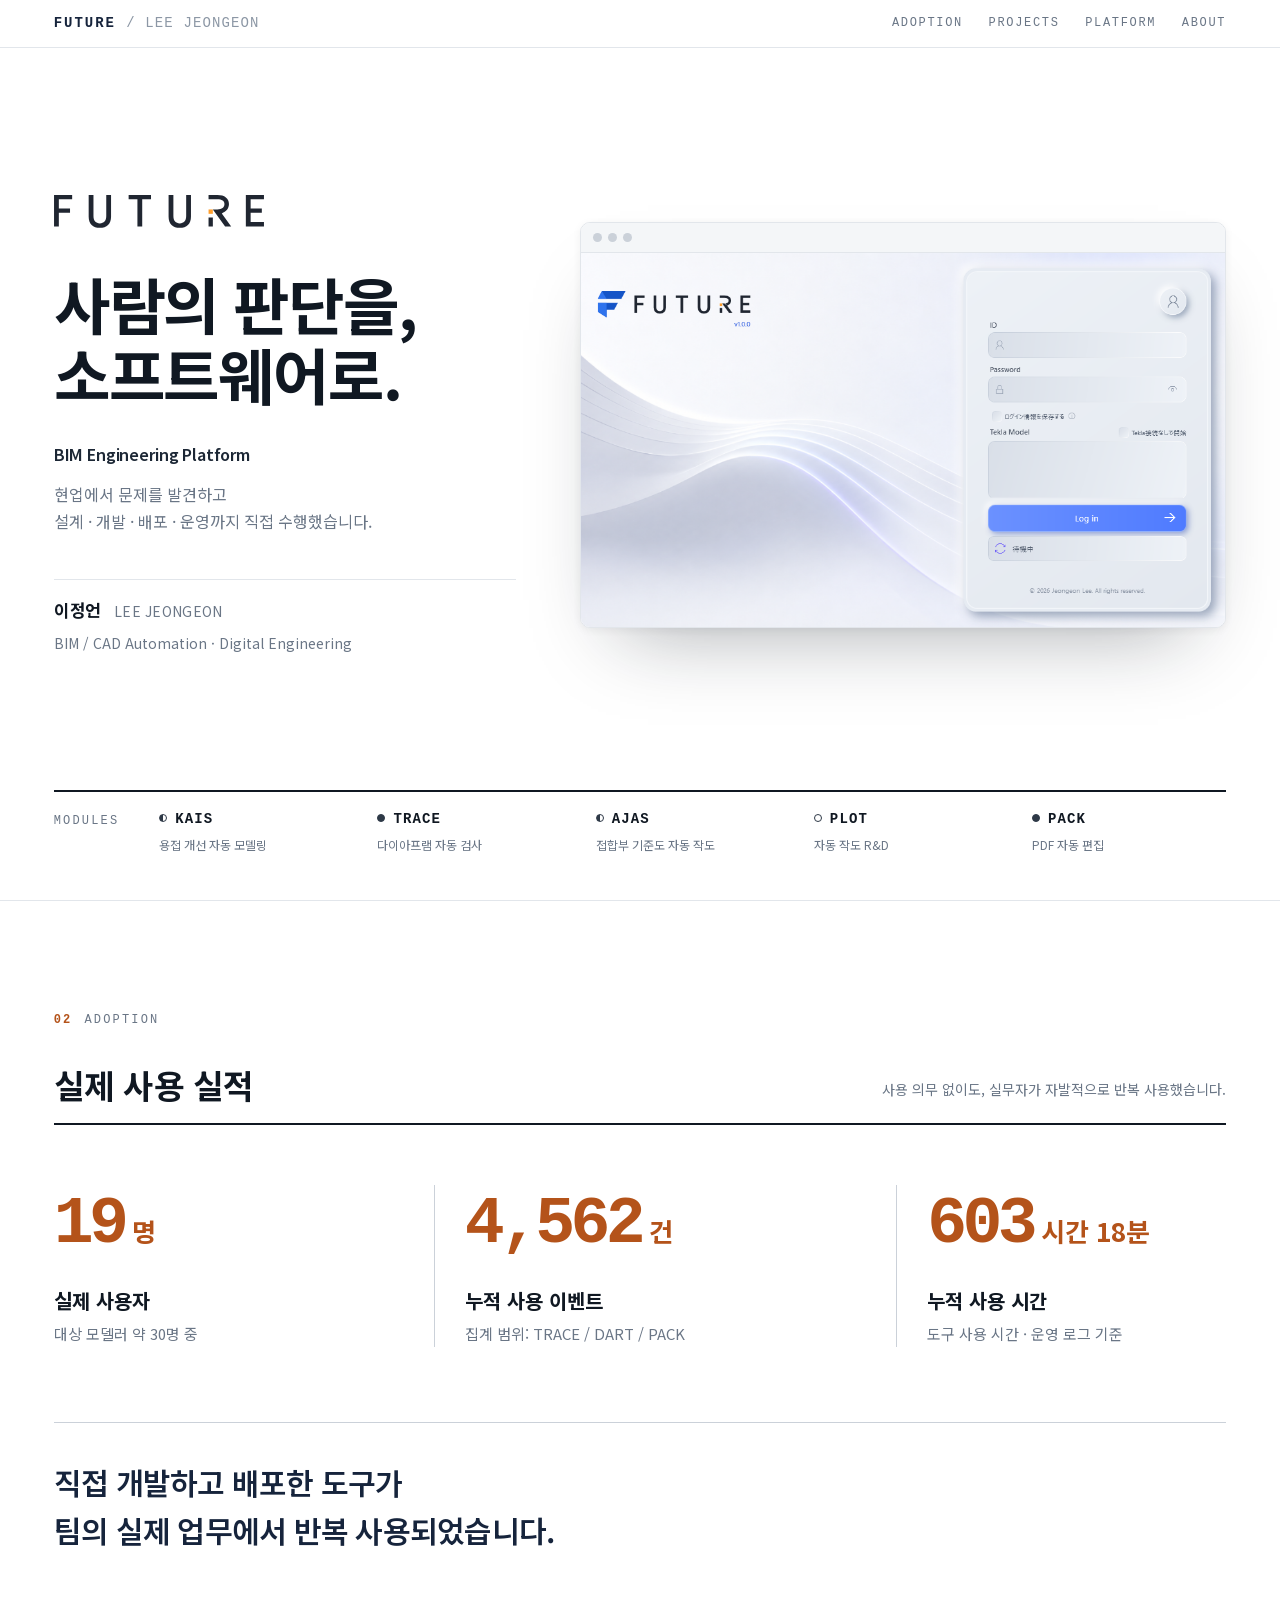
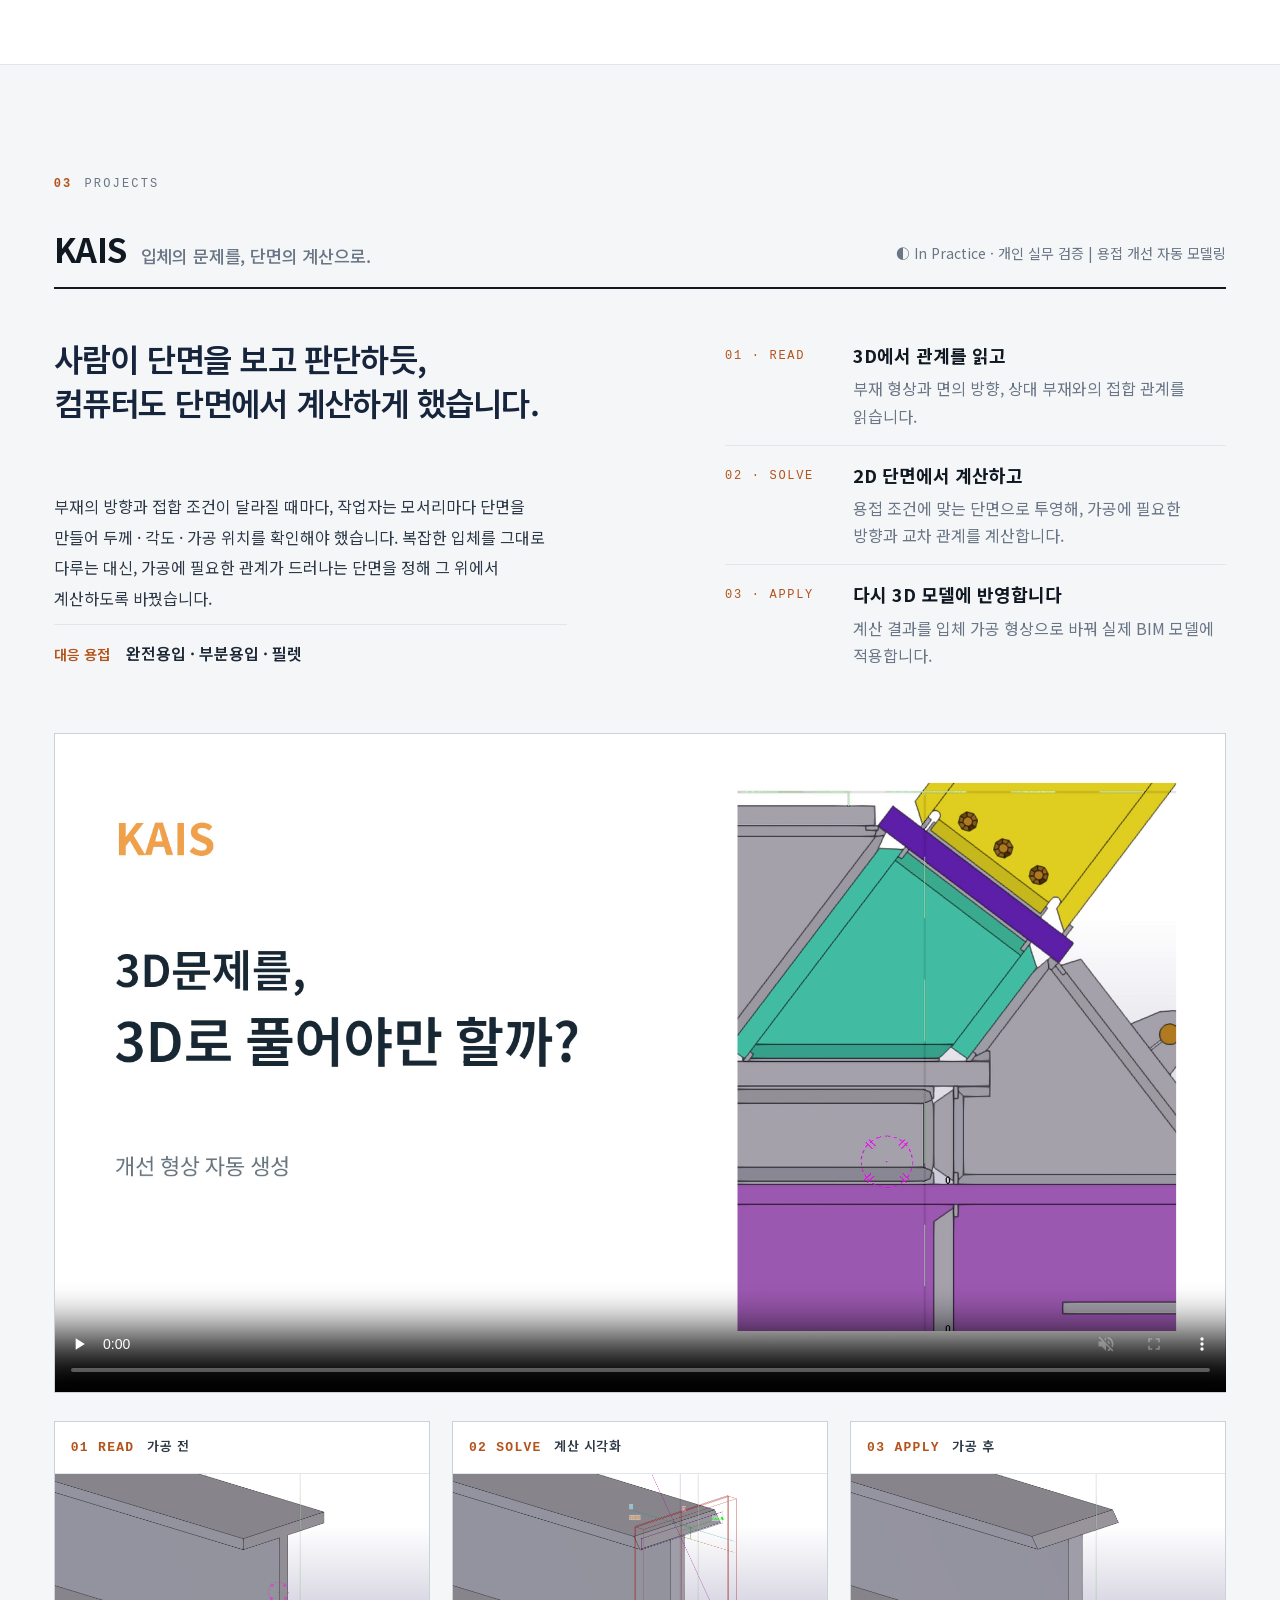
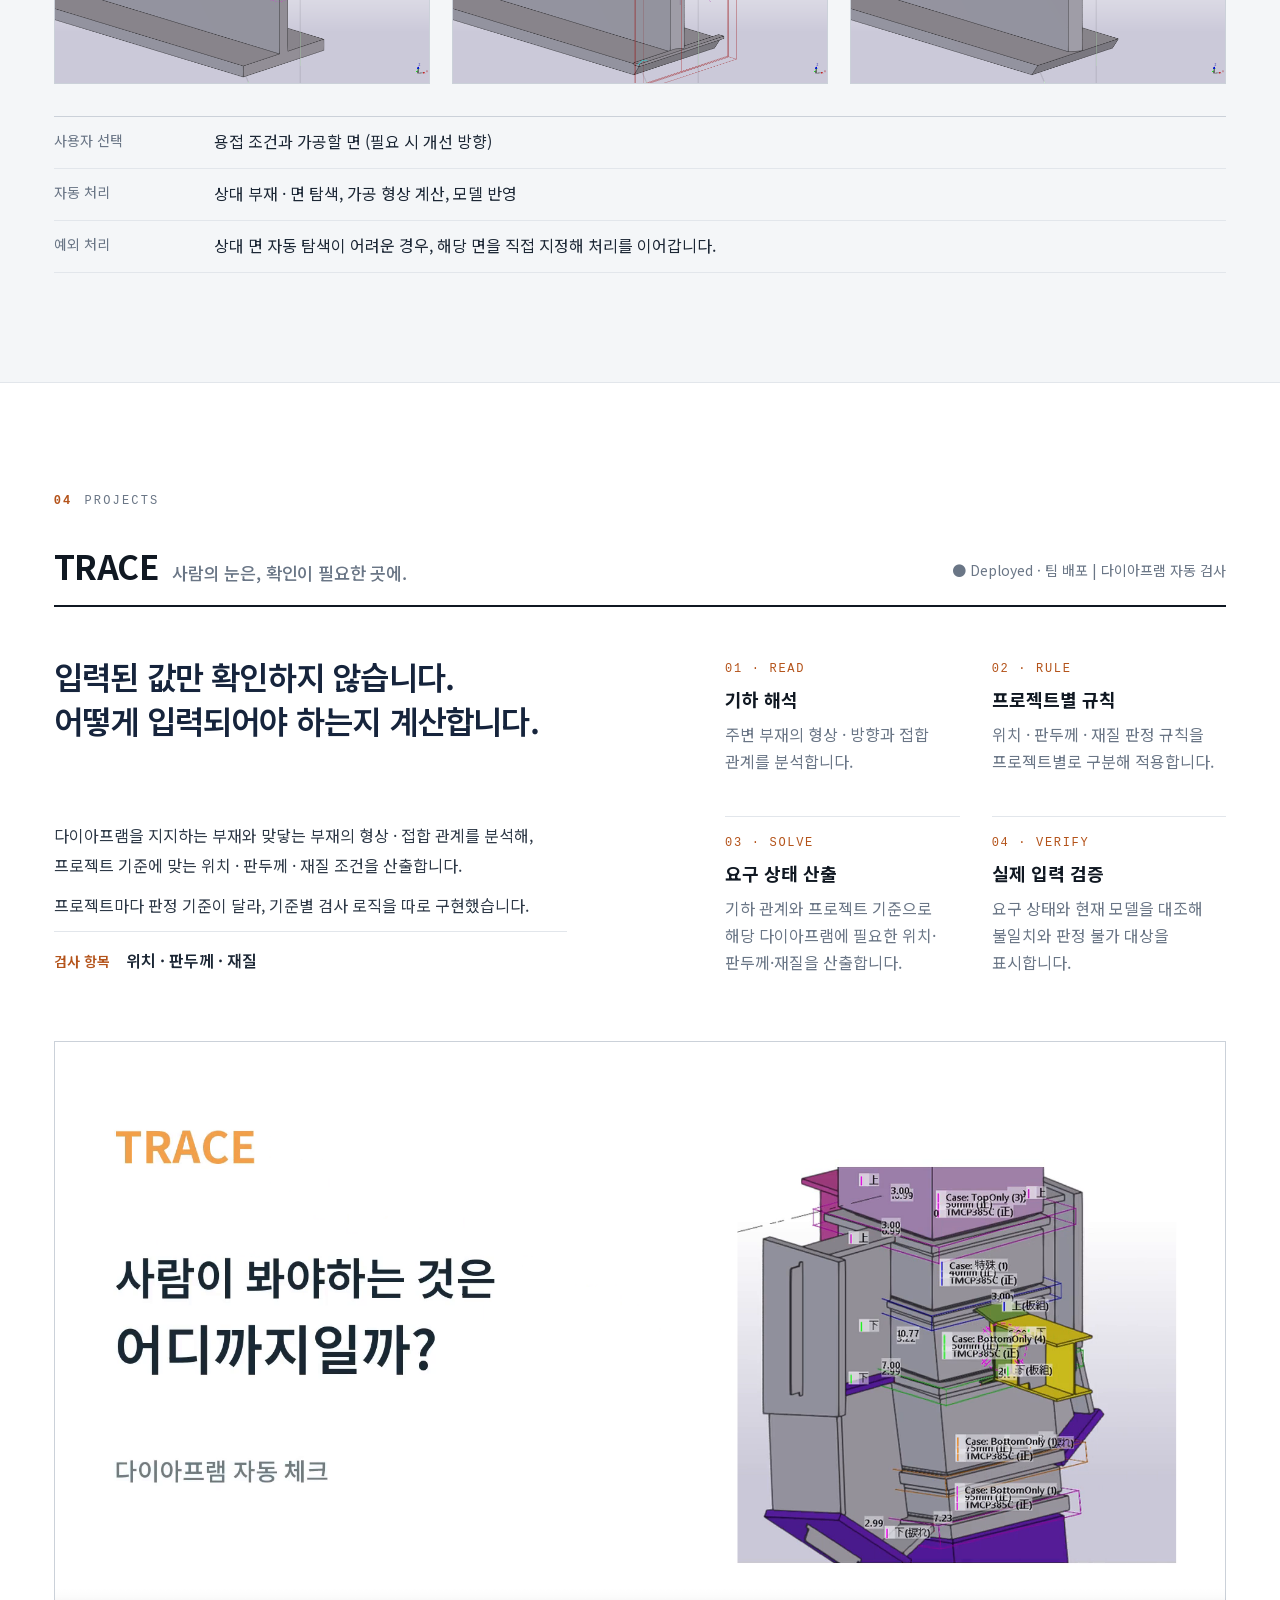
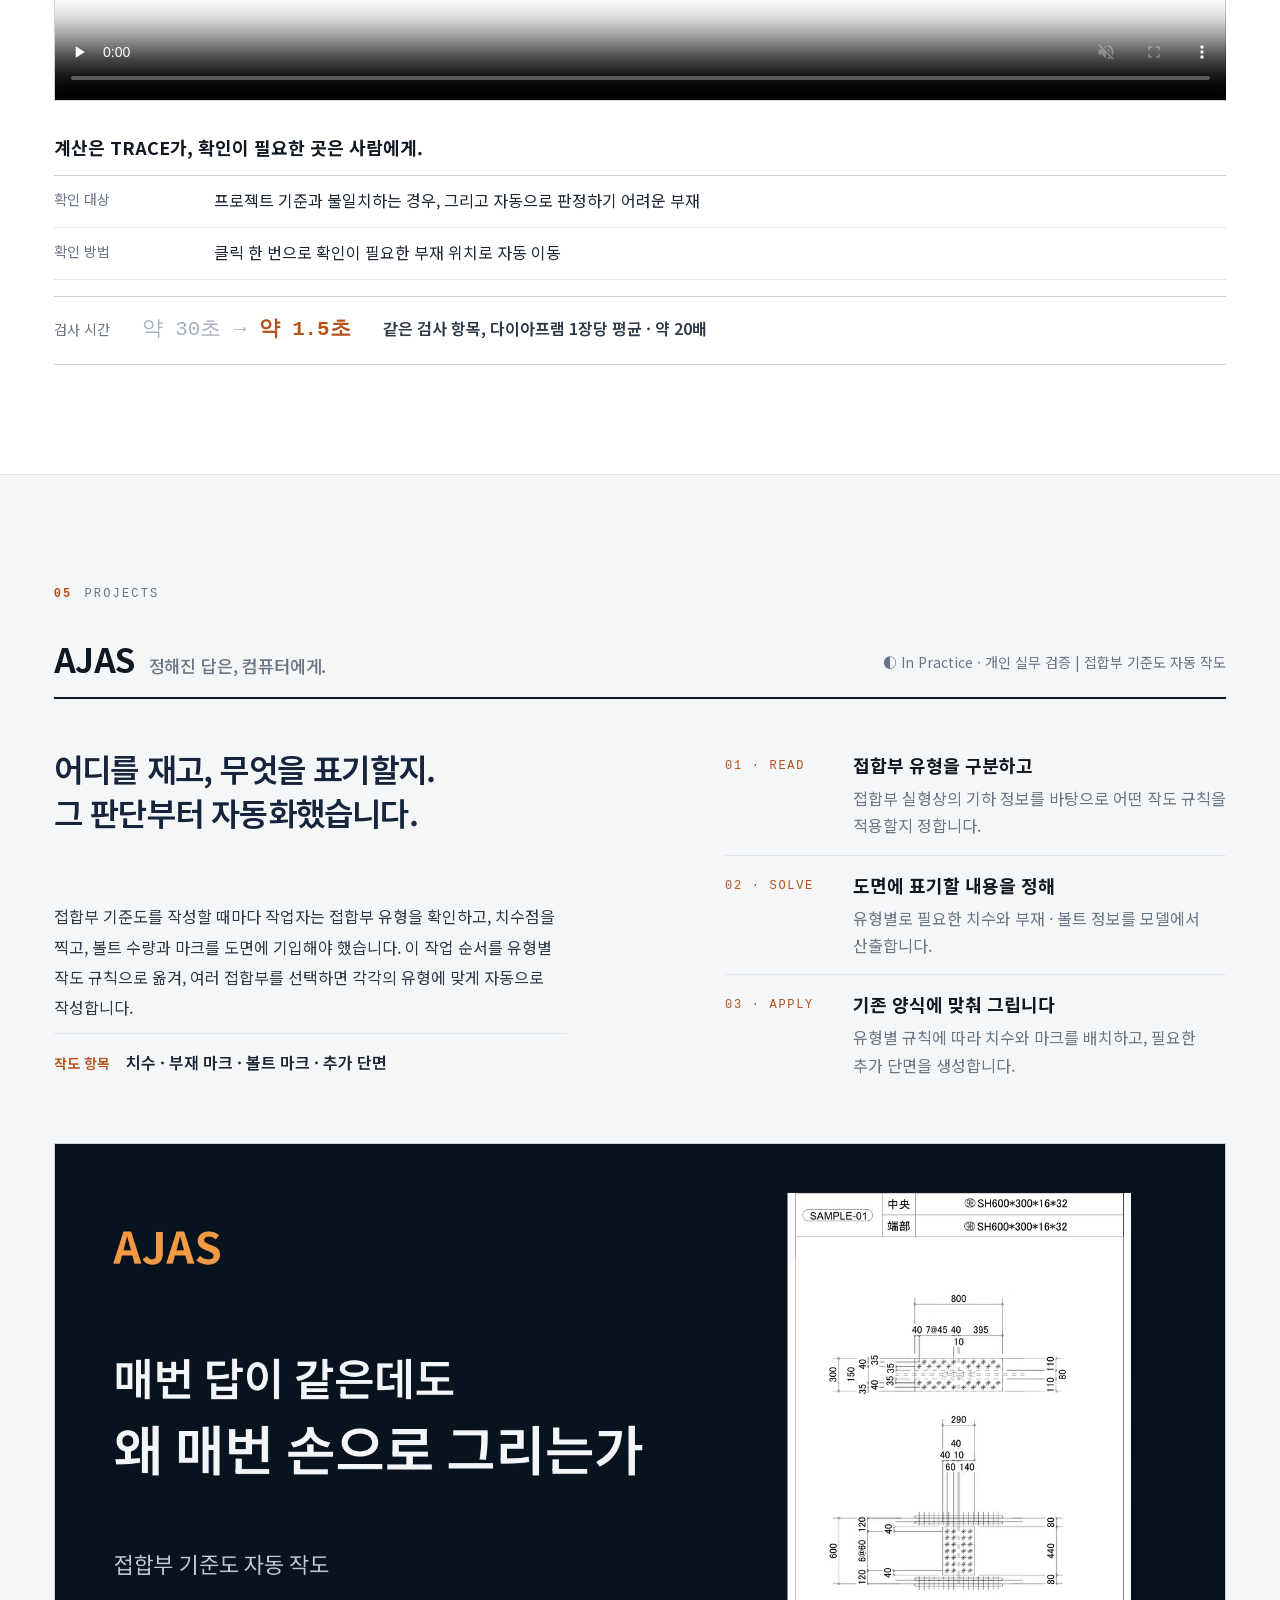
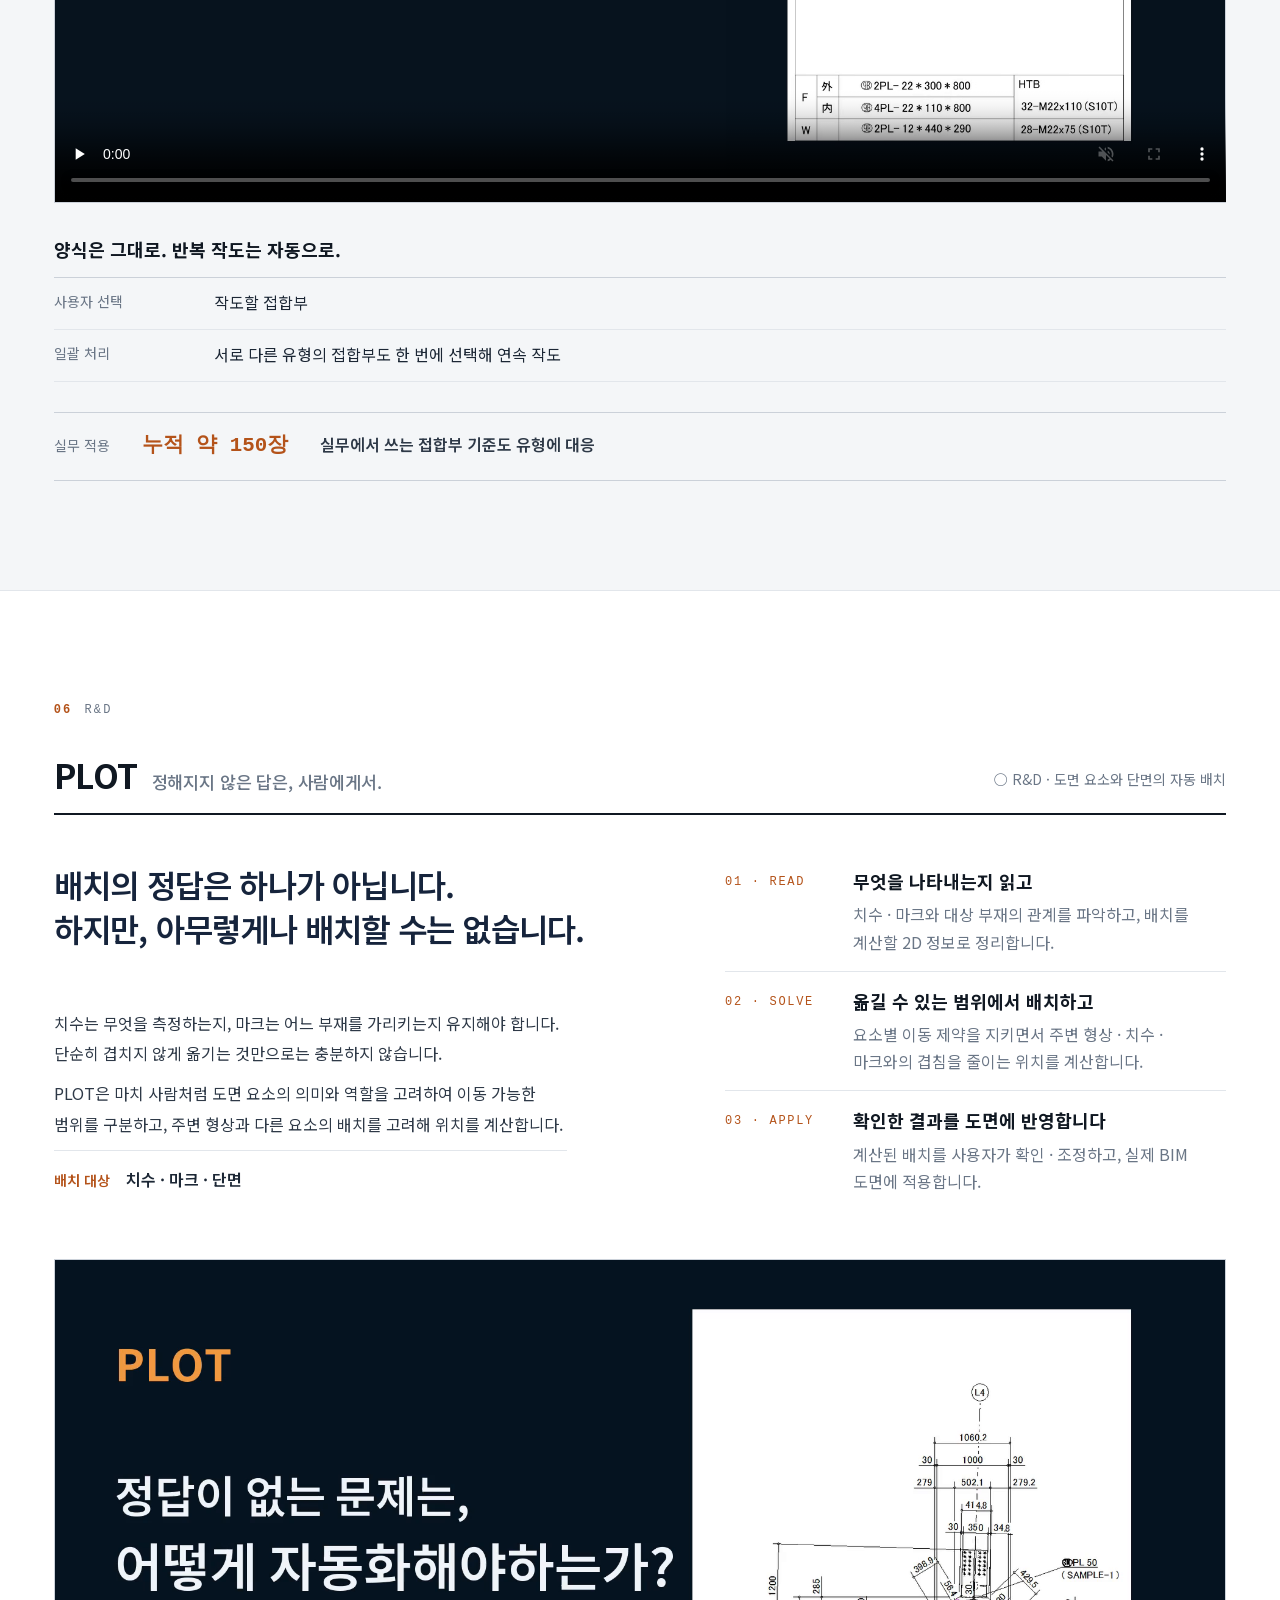
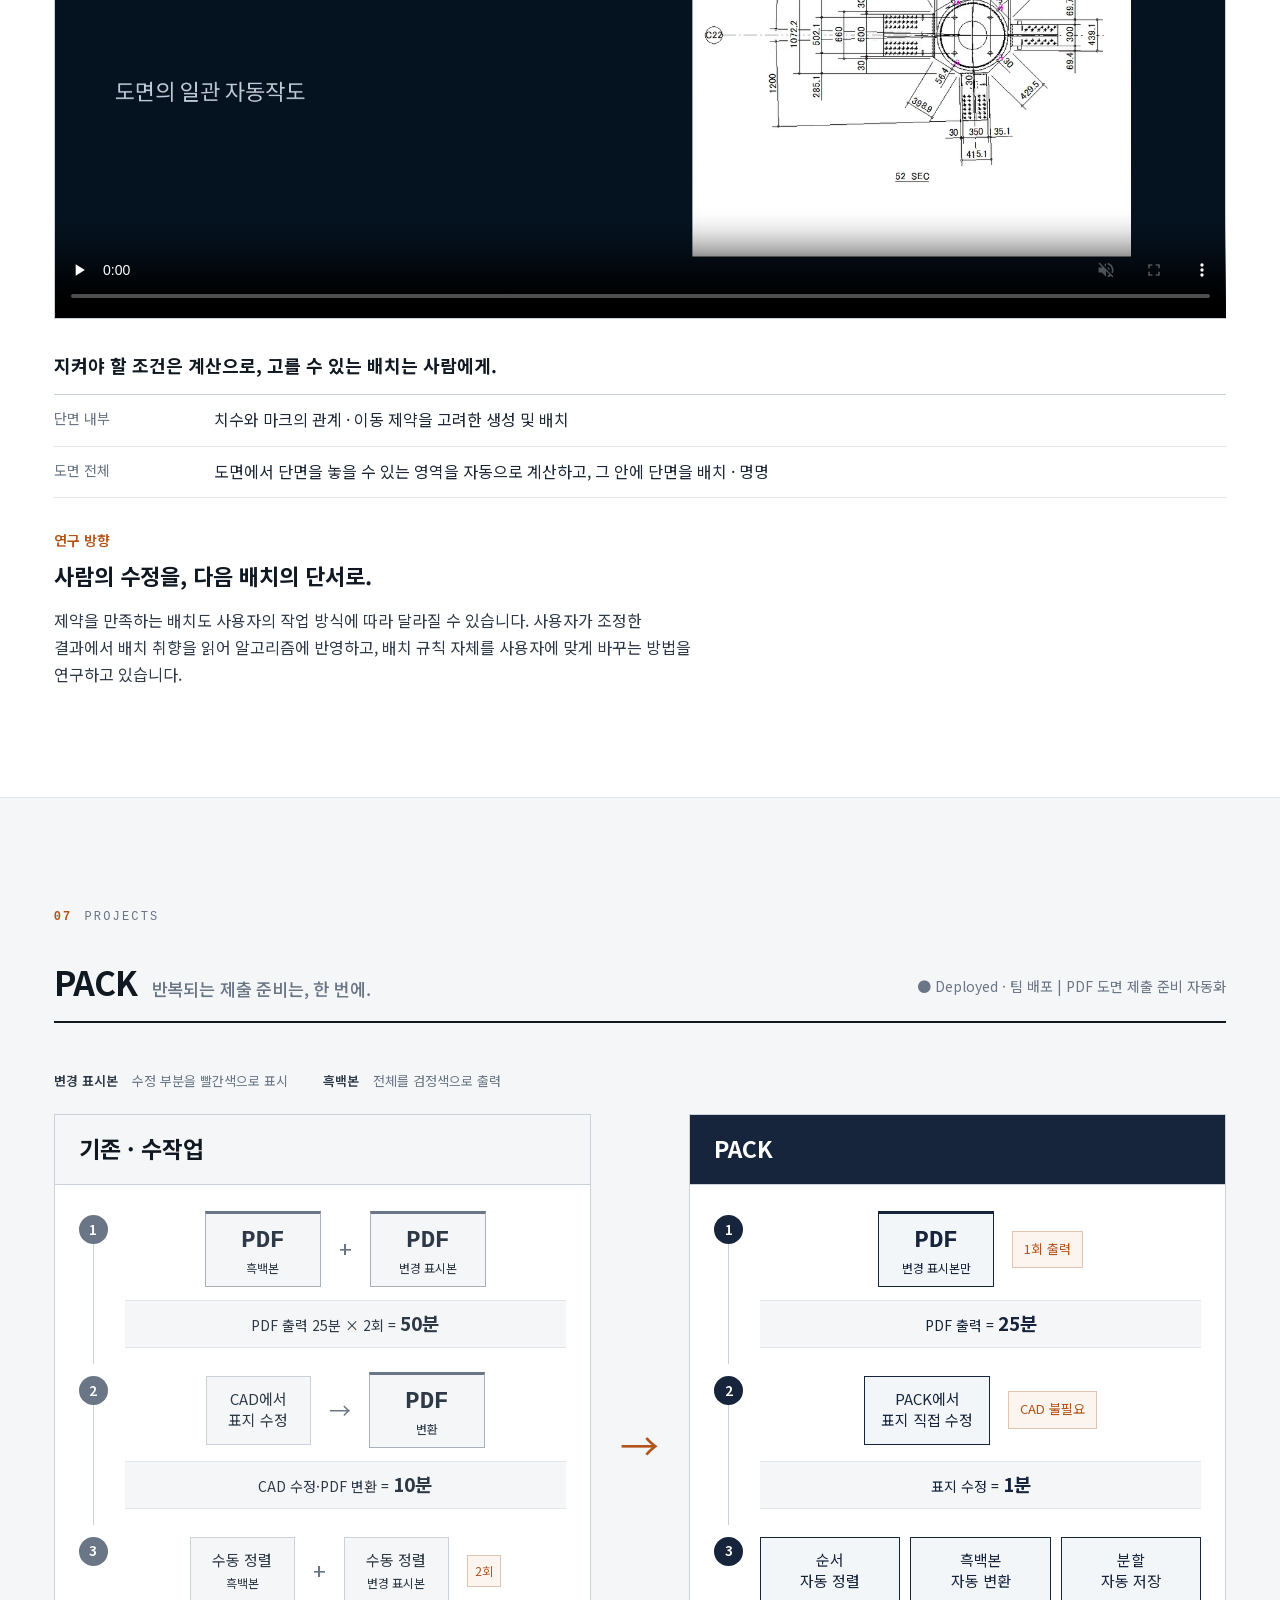
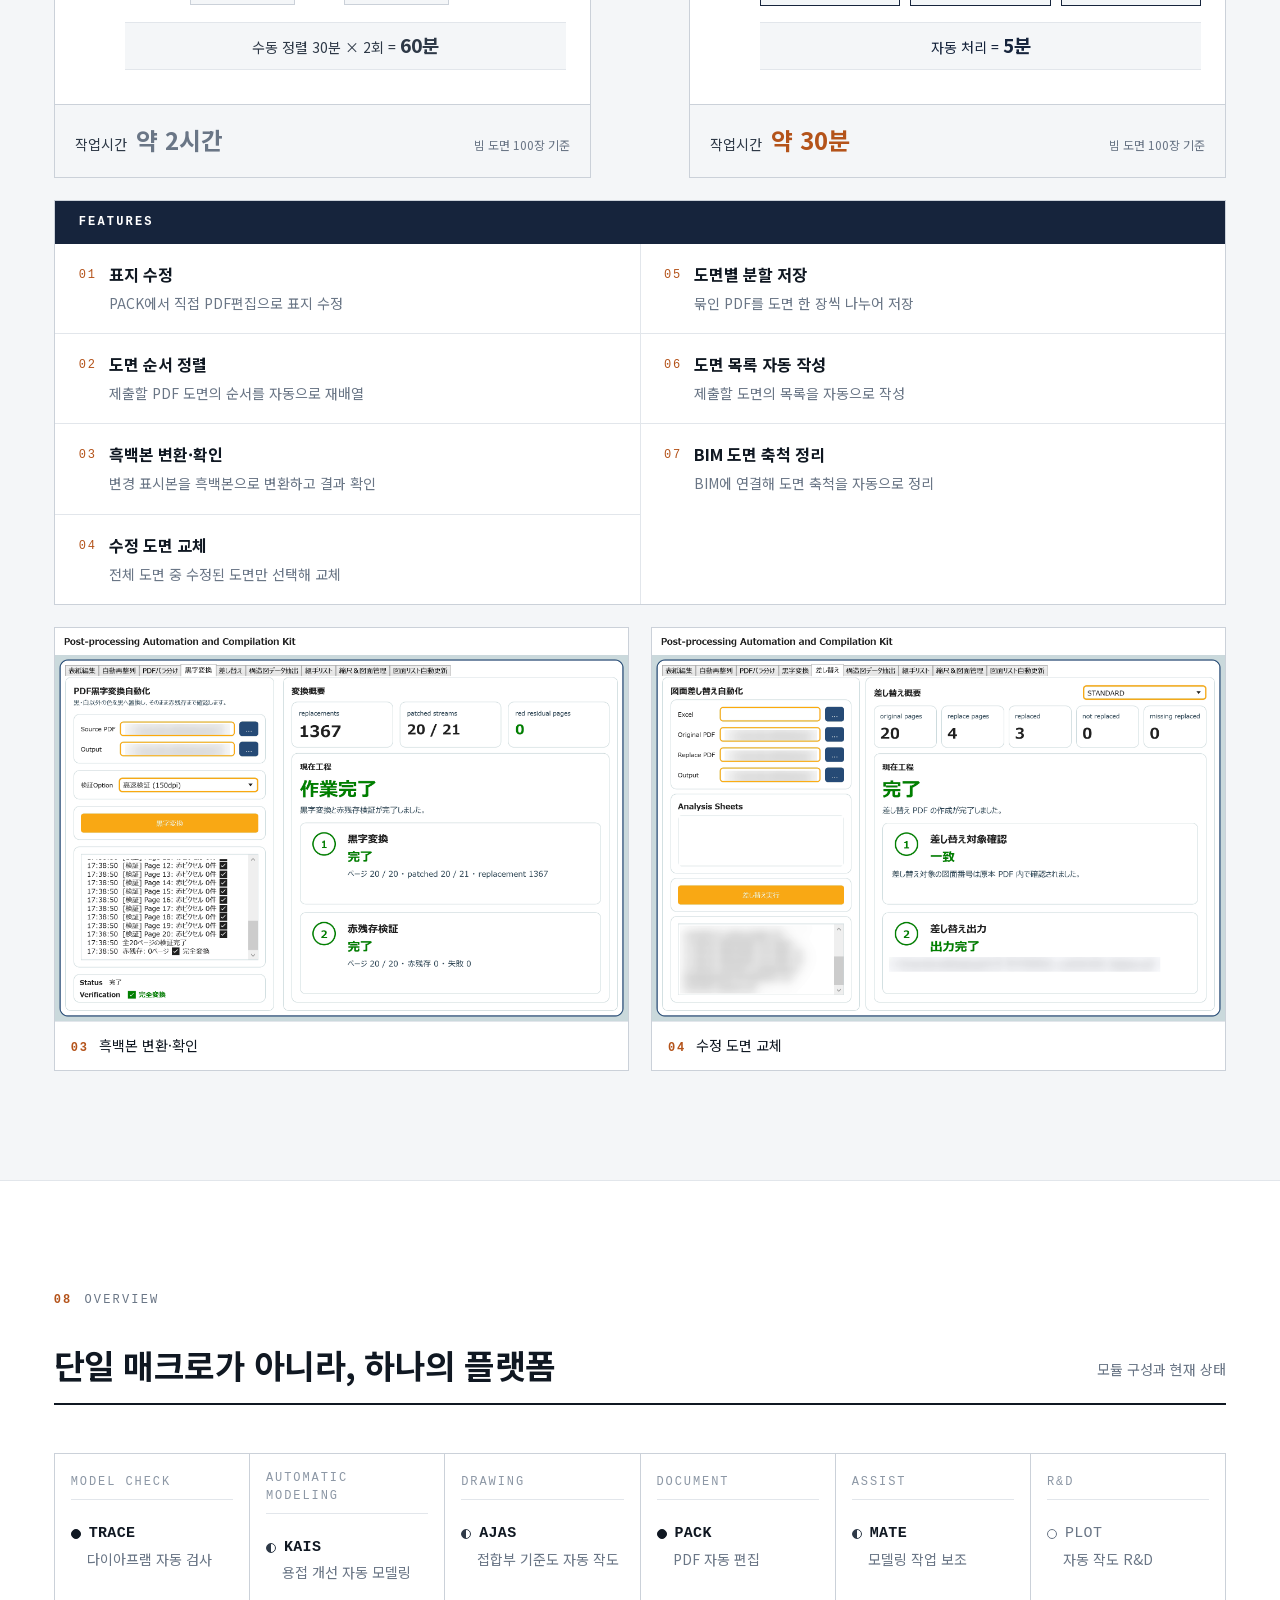
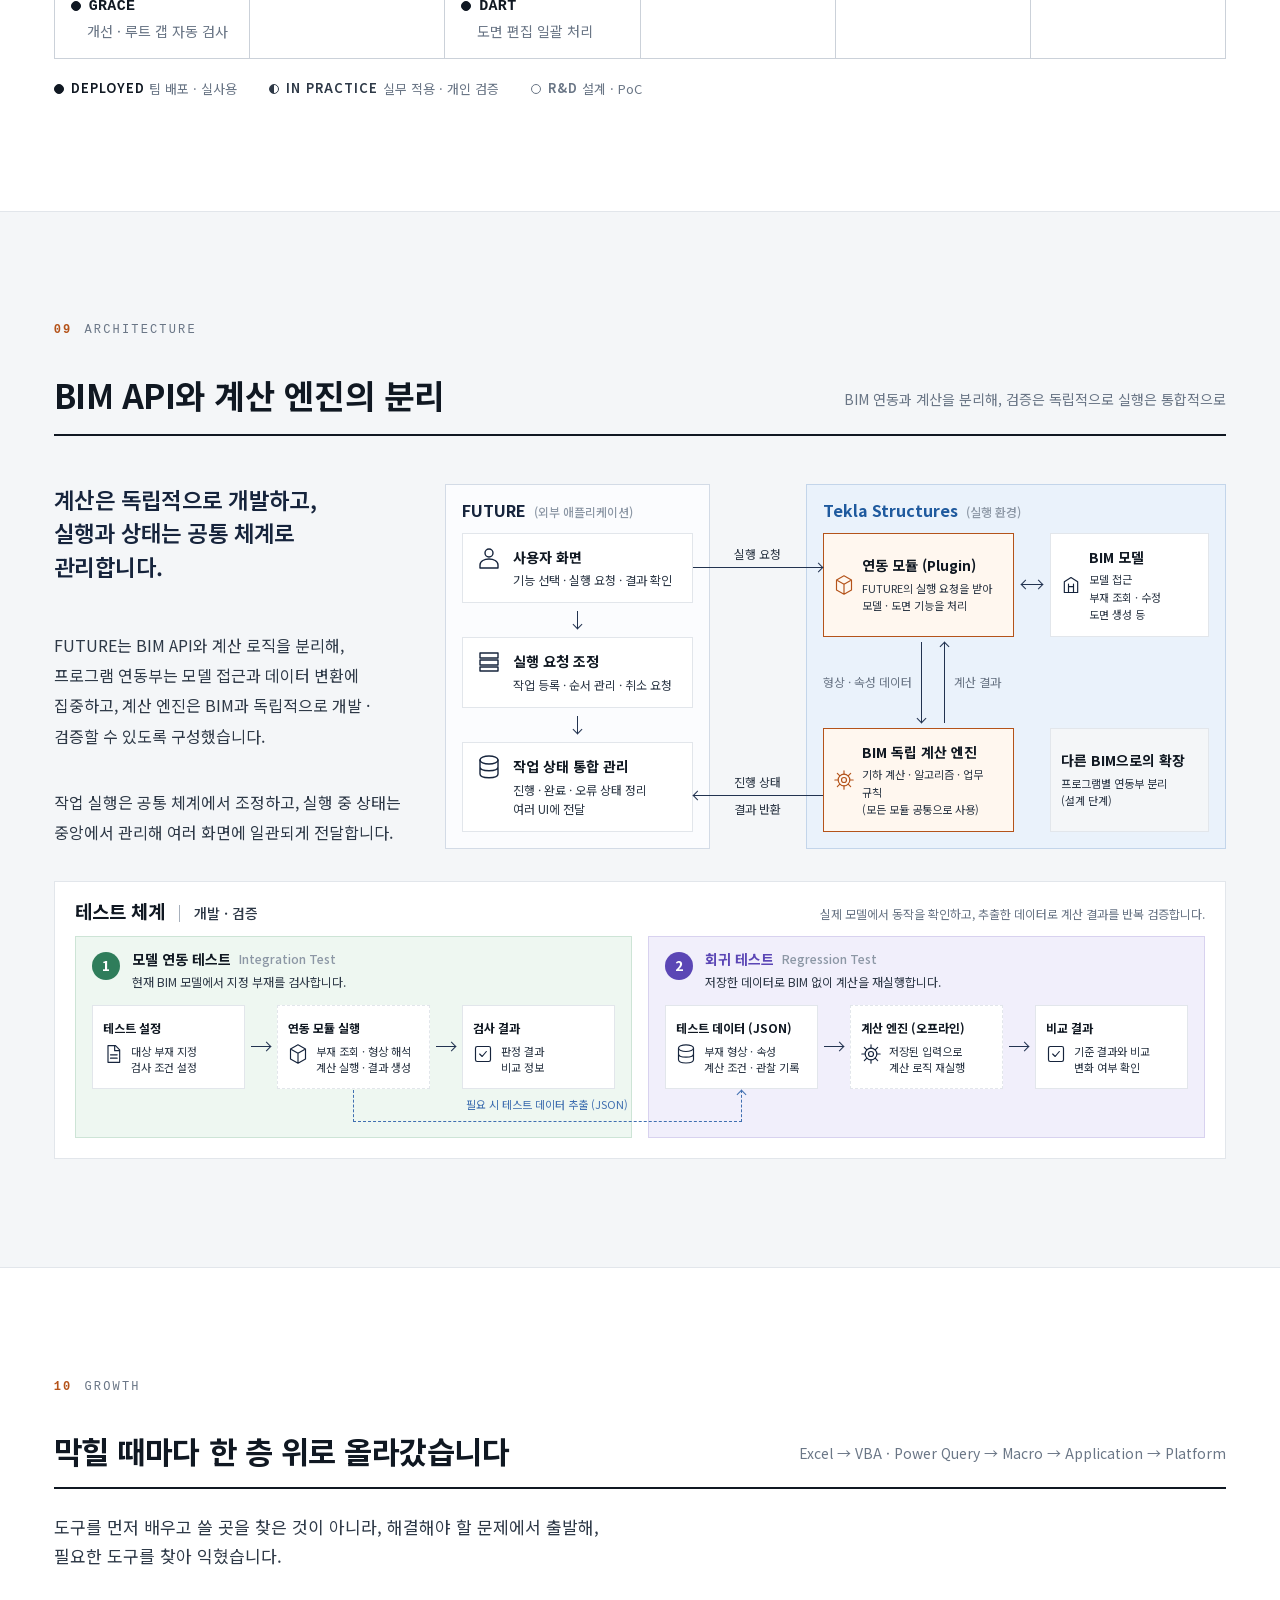
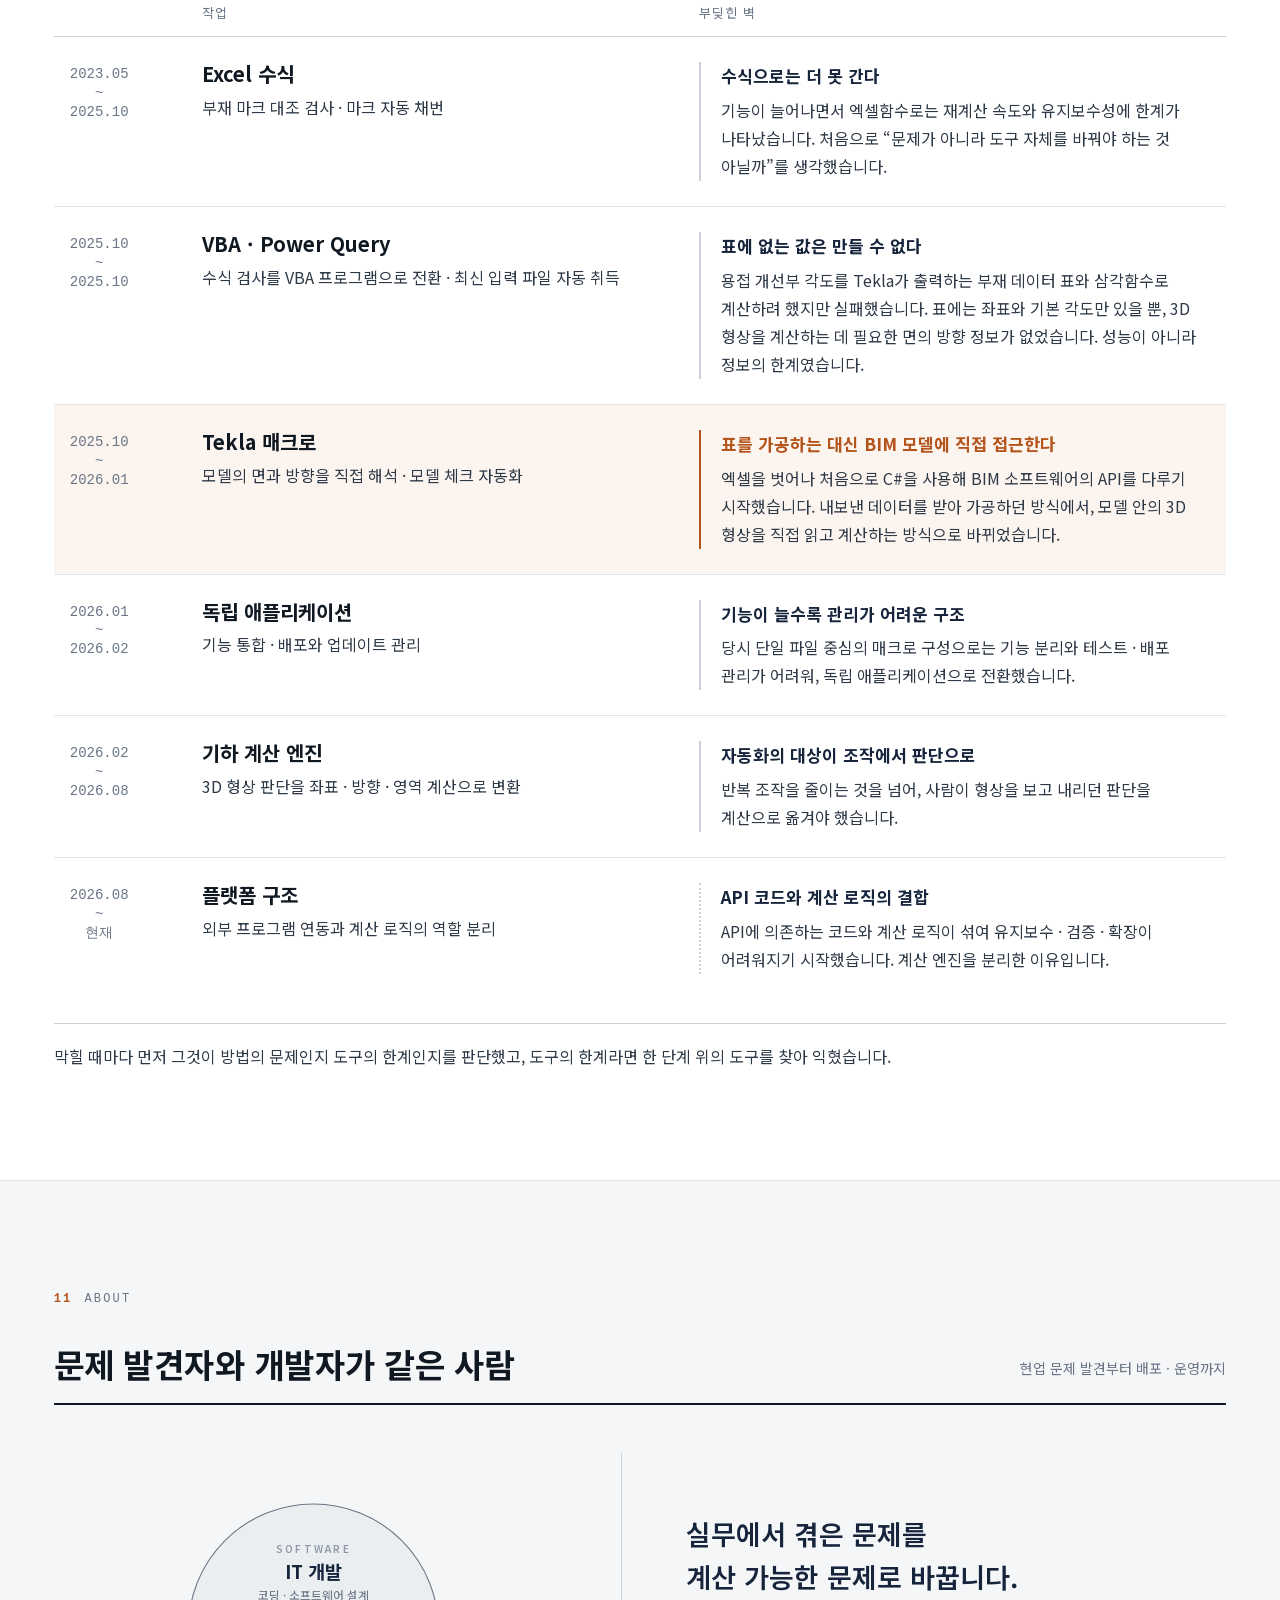
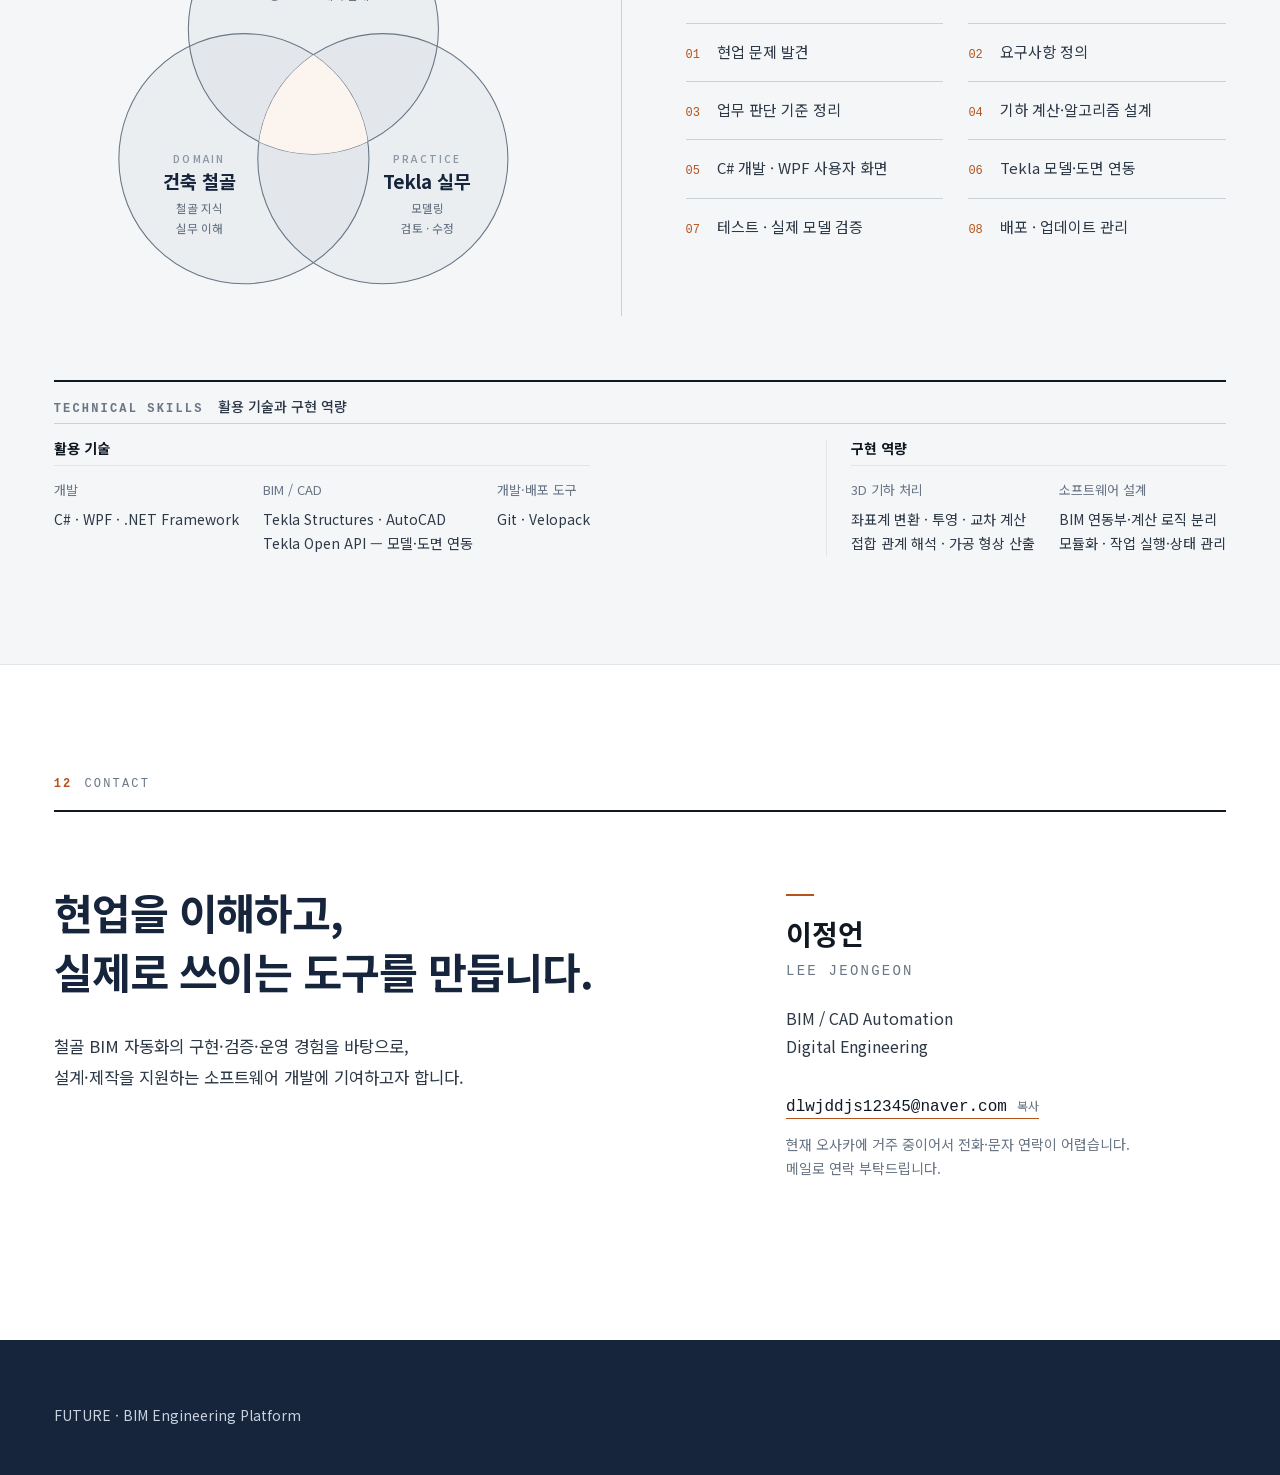
==== commit 13d0cbd3: "Rework architecture diagram, growth dates, skills, PACK features and screens, Contact section" ====
--- a/index.html
+++ b/index.html
@@ -35,7 +35,7 @@
     
 
   </div>
-</section><section class="section" id="impact"><div class="wrap"><header class="section__head"><div class="section__id"><span class="section__num">02</span><span class="eyebrow">Adoption</span></div><h2 class="section__title">실제 사용 실적</h2><p class="section__sub">공식 도입 절차나 사용 의무 없이 실무자가 자발적으로 반복 사용</p></header><div class="impact-numbers"><div><strong>19<span>명</span></strong><h3>실제 사용자</h3><p>대상 모델러 약 30명 중</p></div><div><strong>4,562<span>건</span></strong><h3>누적 사용 이벤트</h3><p>집계 범위: TRACE / DART / PACK</p></div><div><strong>603<span>시간 18분</span></strong><h3>누적 사용 시간</h3><p>도구 사용 시간 · 운영 로그 기준</p></div></div><p class="feature-statement impact-summary">직접 개발하고 배포한 도구가<br>팀의 실제 업무에서 반복 사용되었습니다.</p></div></section><section class="section section--panel" id="kais"><div class="wrap"><header class="section__head"><div class="section__id"><span class="section__num">03</span><span class="eyebrow">Projects</span></div><h2 class="section__title">KAIS<span class="section__tagline">입체의 문제를, 단면의 계산으로.</span></h2><p class="section__sub">◐ In Practice · 개인 실무 검증 | 용접 개선 자동 모델링</p></header><div class="problem-layout kais-idea"><div><p class="feature-statement">사람이 단면을 보고 판단하듯,<br>컴퓨터도 단면에서<br class="m-only"> 계산하게 했습니다.</p><p>부재의 방향과 접합 조건이 달라질 때마다, 작업자는 모서리마다 단면을 만들어 두께 · 각도 · 가공 위치를 확인해야 했습니다. 복잡한 입체를 그대로 다루는 대신, 가공에 필요한 관계가 드러나는 단면을 정해 그 위에서 계산하도록 바꿨습니다.</p><p class="kais-weld"><span>대응 용접</span>완전용입 · 부분용입 · 필렛</p></div><ol class="kais-steps"><li><span>01 · Read</span><b>3D에서 관계를 읽고</b><p>부재 형상과 면의 방향, 상대 부재와의 접합 관계를 읽습니다.</p></li><li><span>02 · Solve</span><b>2D 단면에서 계산하고</b><p>용접 조건에 맞는 단면으로 투영해, 가공에 필요한 방향과 교차 관계를 계산합니다.</p></li><li><span>03 · Apply</span><b>다시 3D 모델에 반영합니다</b><p>계산 결과를 입체 가공 형상으로 바꿔 실제 BIM 모델에 적용합니다.</p></li></ol></div><div class="kais-evidence"><figure class="media feedback-video" data-demo="kais-demo"><div class="demo-screen"><img src="/assets/images/kais-poster.svg" width="1600" height="900" alt="KAIS 구현 영상"><p class="demo-empty">KAIS 구현 영상 · 준비 중</p></div></figure><div class="geometry-triptych"><figure><figcaption><b>01 Read</b> 가공 전</figcaption><img src="/assets/images/kais-before.png" width="1484" height="892" alt="KAIS BEFORE · 가공 전"></figure><figure><figcaption><b>02 Solve</b> 계산 시각화</figcaption><img src="/assets/images/kais-debug.png" width="1484" height="892" alt="KAIS GEOMETRY · 계산 시각화"></figure><figure><figcaption><b>03 Apply</b> 가공 후</figcaption><img src="/assets/images/kais-after.png" width="1484" height="892" alt="KAIS AFTER · 가공 후"></figure></div><dl class="kais-scope"><div><dt>사용자 선택</dt><dd>용접 조건과 가공할 면 (필요 시 개선 방향)</dd></div><div><dt>자동 처리</dt><dd>상대 부재 · 면 탐색, 가공 형상 계산, 모델 반영</dd></div><div><dt>예외 처리</dt><dd>상대 면 자동 탐색이 어려운 경우, 해당 면을 직접 지정해 처리를 이어갑니다.</dd></div></dl></div></div></section><section class="section" id="projects"><div class="wrap"><header class="section__head"><div class="section__id"><span class="section__num">04</span><span class="eyebrow">Projects</span></div><h2 class="section__title">TRACE<span class="section__tagline">사람의 눈은, 확인이 필요한 곳에.</span></h2><p class="section__sub">● Deployed · 팀 배포 | 다이아프램 자동 검사</p></header><div class="problem-layout kais-idea trace-idea"><div><p class="feature-statement">입력된 값만<br class="m-only"> 확인하지 않습니다.<br>어떻게 입력되어야<br class="m-only"> 하는지 계산합니다.</p><p>다이아프램을 지지하는 부재와 맞닿는 부재의 형상 · 접합 관계를 분석해, 프로젝트 기준에 맞는 위치 · 판두께 · 재질 조건을 산출합니다.</p><p>프로젝트마다 판정 기준이 달라, 기준별 검사 로직을 따로 구현했습니다.</p><p class="kais-weld"><span>검사 항목</span>위치 · 판두께 · 재질</p></div><ol class="kais-steps"><li><span>01 · Analyze</span><b>기하 해석</b><p>주변 부재의 형상 · 방향과 접합 관계를 분석합니다.</p></li><li><span>02 · Rules</span><b>프로젝트별 규칙</b><p>위치 · 판두께 · 재질 판정 규칙을 프로젝트별로 구분해 적용합니다.</p></li><li><span>03 · Derive</span><b>요구 상태 산출</b><p>기하 관계와 프로젝트 기준으로 해당 다이아프램에 필요한 위치·판두께·재질을 산출합니다.</p></li><li><span>04 · Verify</span><b>실제 입력 검증</b><p>요구 상태와 현재 모델을 대조해 불일치와 판정 불가 대상을 표시합니다.</p></li></ol></div><figure class="media demo-large" data-demo="trace-demo"><div class="demo-screen"><img src="/assets/images/trace-poster.svg" width="1600" height="900" alt="TRACE 구현 영상"><p class="demo-empty">TRACE 구현 영상 · 준비 중</p></div></figure><div class="trace-result"><p class="trace-bridge">계산은 TRACE가, 확인이 필요한 곳은 사람에게.</p><dl class="kais-scope"><div><dt>검토 대상</dt><dd>프로젝트 기준과 불일치하는 경우, 그리고 자동으로 판정하기 어려운 부재</dd></div><div><dt>확인</dt><dd>클릭 한 번으로 확인이 필요한 부재 위치로 자동 이동</dd></div></dl></div><div class="metricbar"><span class="metricbar__k">검사 시간</span><span class="metricbar__v"><del>약 30초</del> <em>→</em> <b>약 1.5초</b></span><span class="metricbar__v metricbar__v--text">같은 검사 항목, 다이아프램 1장당 평균 · 약 20배</span></div></div></section><section class="section section--panel" id="ajas"><div class="wrap"><header class="section__head"><div class="section__id"><span class="section__num">05</span><span class="eyebrow">Projects</span></div><h2 class="section__title">AJAS<span class="section__tagline">정해진 답은, 컴퓨터에게.</span></h2><p class="section__sub">◐ In Practice · 개인 실무 검증 | 접합부 기준도 자동 작도</p></header><div class="problem-layout kais-idea ajas-idea"><div><p class="feature-statement">어디를 재고, 무엇을 적을지.<br>그 판단부터<br class="m-only"> 자동화했습니다.</p><p>접합부 기준도를 작성할 때마다 작업자는 접합부 유형을 확인하고, 치수점을 찍고, 볼트 수량과 마크를 도면에 기입해야 했습니다. 이 작업 순서를 유형별 작도 규칙으로 옮겨, 여러 접합부를 선택하면 각각의 유형에 맞게 자동으로 작성합니다.</p><p class="kais-weld"><span>작도 항목</span>치수 · 부재 마크 · 볼트 마크 · 추가 단면</p></div><ol class="kais-steps"><li><span>01 · Classify</span><b>접합부 유형을 구분하고</b><p>접합부 실형상의 기하 정보를 바탕으로 어떤 작도 규칙을 적용할지 정합니다.</p></li><li><span>02 · Calculate</span><b>도면에 적을 내용을 정해</b><p>유형별로 필요한 치수와 부재 · 볼트 정보를 모델에서 산출합니다.</p></li><li><span>03 · Draw</span><b>기존 양식에 맞춰 그립니다</b><p>유형별 규칙에 따라 치수와 마크를 배치하고, 필요한 추가 단면을 생성합니다.</p></li></ol></div><figure class="media demo-large" data-demo="ajas-demo"><div class="demo-screen"><img src="/assets/images/ajas-after.svg" width="1600" height="1000" alt="AJAS 구현 영상"><p class="demo-empty">AJAS 구현 영상 · 준비 중</p></div></figure><div class="trace-result"><p class="trace-bridge">양식은 그대로. 반복 작도는 자동으로.</p><dl class="kais-scope"><div><dt>사용자 선택</dt><dd>작도할 접합부</dd></div><div><dt>일괄 처리</dt><dd>서로 다른 유형의 접합부도 한 번에 선택해 연속 작도</dd></div></dl></div><div class="metricbar"><span class="metricbar__k">실무 적용</span><span class="metricbar__v"><b>약 150장</b></span><span class="metricbar__v metricbar__v--text">실무에서 쓰는 접합부 기준도 유형에 대응</span></div></div></section><section class="section" id="rnd"><div class="wrap"><header class="section__head"><div class="section__id"><span class="section__num">06</span><span class="eyebrow">R&D</span></div><h2 class="section__title">PLOT<span class="section__tagline">정해지지 않은 답은, 사람에게서.</span></h2><p class="section__sub">○ R&D · 도면 요소와 단면의 자동 배치</p></header><div class="problem-layout kais-idea plot-idea"><div><p class="feature-statement">배치의 정답은 하나가 아닙니다.<br>하지만, 아무렇게나<br class="m-only"> 옮길 수는 없습니다.</p><p>치수는 무엇을 측정하는지, 마크는 어느 부재를 가리키는지 유지해야 합니다. 단순히 겹치지 않게 옮기는 것만으로는 충분하지 않습니다.</p><p>PLOT은 도면 요소마다 지켜야 할 관계와 이동 가능한 범위를 구분하고, 주변 형상과 다른 요소의 배치를 고려해 위치를 계산합니다.</p><p class="kais-weld"><span>배치 대상</span>치수 · 마크 · 단면</p></div><ol class="kais-steps"><li><span>01 · Interpret</span><b>무엇을 나타내는지 읽고</b><p>치수 · 마크와 대상 부재의 관계를 파악하고, 배치를 계산할 2D 정보로 정리합니다.</p></li><li><span>02 · Arrange</span><b>옮길 수 있는 범위에서 배치하고</b><p>요소별 이동 제약을 지키면서 주변 형상 · 치수 · 마크와의 겹침을 줄이는 위치를 계산합니다.</p></li><li><span>03 · Apply</span><b>확인한 결과를 도면에 반영합니다</b><p>계산된 배치를 사용자가 확인 · 조정하고, 실제 BIM 도면에 적용합니다.</p></li></ol></div><figure class="media demo-large" data-demo="plot-demo"><div class="demo-screen"><img src="/assets/images/plot-demo-ko-poster.png" width="1920" height="1080" alt="PLOT 구현 영상"><p class="demo-empty">PLOT 구현 영상 · 준비 중</p></div></figure><div class="trace-result"><p class="trace-bridge">지켜야 할 조건은 계산으로, 고를 수 있는 배치는 사람에게.</p><dl class="kais-scope"><div><dt>단면 내부</dt><dd>치수와 마크의 관계 · 이동 제약을 고려한 생성 및 배치<span class="scope-state">구현 완료</span></dd></div><div><dt>도면 전체</dt><dd>도면에서 단면을 놓을 수 있는 영역을 자동으로 계산하고, 그 안에 단면을 배치 · 명명<span class="scope-state">실무 사용</span></dd></div></dl></div><div class="project-details plot-details"><div><h3><small>연구 방향</small>사람의 수정을, 다음 배치의 단서로.</h3><p>제약을 만족하는 배치도 사용자의 작업 방식에 따라 달라질 수 있습니다. 사용자가 조정한 결과에서 배치 취향을 읽어 알고리즘에 반영하고, 배치 규칙 자체를 사용자에 맞게 바꾸는 방법을 연구하고 있습니다.</p></div></div></div></section><section class="section section--panel" id="pack"><div class="wrap"><header class="section__head"><div class="section__id"><span class="section__num">07</span><span class="eyebrow">Projects</span></div><h2 class="section__title">PACK<span class="section__tagline">반복되는 제출 준비는, 한 번에.</span></h2><p class="section__sub">● Deployed · 팀 배포 | PDF 도면 제출 준비 자동화</p></header><p class="pack-editions"><span><b>변경 표시본</b> 수정 부분을 빨간색으로 표시</span><span><b>흑백본</b> 전체를 검정색으로 출력</span></p><div class="pack-visual"><article class="pack-lane manual"><h3>기존 · 수작업</h3><ol><li><span class="pack-number">1</span><div class="pack-stage"><div class="pack-objects"><div class="paper-node"><b>PDF</b><span>흑백본</span></div><span class="pack-plus">+</span><div class="paper-node"><b>PDF</b><span>변경 표시본</span></div></div><p class="pack-timing">PDF 출력 25분 × 2회 = <b>50분</b></p></div></li><li><span class="pack-number">2</span><div class="pack-stage"><div class="pack-objects"><div class="process-node">CAD에서<br>표지 수정</div><span class="pack-plus">→</span><div class="paper-node"><b>PDF</b><span>변환</span></div></div><p class="pack-timing">CAD 수정·PDF 변환 = <b>10분</b></p></div></li><li><span class="pack-number">3</span><div class="pack-stage"><div class="pack-objects"><div class="process-node">수동 정렬<span>흑백본</span></div><span class="pack-plus">+</span><div class="process-node">수동 정렬<span>변경 표시본</span></div><span class="repeat-count">2회</span></div><p class="pack-timing">수동 정렬 30분 × 2회 = <b>60분</b></p></div></li></ol><p class="lane-total">작업시간 <b>약 2시간</b><span>보 도면 100장 기준</span></p></article><div class="pack-transition" aria-hidden="true"><span>→</span></div><article class="pack-lane automated"><h3>PACK</h3><ol><li><span class="pack-number">1</span><div class="pack-stage"><div class="pack-objects"><div class="paper-node"><b>PDF</b><span>변경 표시본만</span></div><span class="pack-flag">1회 출력</span></div><p class="pack-timing">PDF 출력 = <b>25분</b></p></div></li><li><span class="pack-number">2</span><div class="pack-stage"><div class="pack-objects"><div class="process-node">PACK에서<br>표지 직접 수정</div><span class="pack-flag">CAD 불필요</span></div><p class="pack-timing">표지 수정 = <b>1분</b></p></div></li><li><span class="pack-number">3</span><div class="pack-stage"><div class="pack-objects compact"><div class="process-node">순서<br>자동 정렬</div><div class="process-node">흑백본<br>자동 변환</div><div class="process-node">분할<br>자동 저장</div></div><p class="pack-timing">자동 처리 = <b>5분</b></p></div></li></ol><p class="lane-total">작업시간 <b>약 30분</b><span>보 도면 100장 기준</span></p></article></div></div></section><section class="section" id="overview">
+</section><section class="section" id="impact"><div class="wrap"><header class="section__head"><div class="section__id"><span class="section__num">02</span><span class="eyebrow">Adoption</span></div><h2 class="section__title">실제 사용 실적</h2><p class="section__sub">사용 의무 없이도, 실무자가 자발적으로 반복 사용했습니다.</p></header><div class="impact-numbers"><div><strong>19<span>명</span></strong><h3>실제 사용자</h3><p>대상 모델러 약 30명 중</p></div><div><strong>4,562<span>건</span></strong><h3>누적 사용 이벤트</h3><p>집계 범위: TRACE / DART / PACK</p></div><div><strong>603<span>시간 18분</span></strong><h3>누적 사용 시간</h3><p>도구 사용 시간 · 운영 로그 기준</p></div></div><p class="feature-statement impact-summary">직접 개발하고 배포한 도구가<br>팀의 실제 업무에서 반복 사용되었습니다.</p></div></section><section class="section section--panel" id="kais"><div class="wrap"><header class="section__head"><div class="section__id"><span class="section__num">03</span><span class="eyebrow">Projects</span></div><h2 class="section__title">KAIS<span class="section__tagline">입체의 문제를, 단면의 계산으로.</span></h2><p class="section__sub">◐ In Practice · 개인 실무 검증 | 용접 개선 자동 모델링</p></header><div class="problem-layout kais-idea"><div><p class="feature-statement">사람이 단면을 보고 판단하듯,<br>컴퓨터도 단면에서<br class="m-only"> 계산하게 했습니다.</p><p>부재의 방향과 접합 조건이 달라질 때마다, 작업자는 모서리마다 단면을 만들어 두께 · 각도 · 가공 위치를 확인해야 했습니다. 복잡한 입체를 그대로 다루는 대신, 가공에 필요한 관계가 드러나는 단면을 정해 그 위에서 계산하도록 바꿨습니다.</p><p class="kais-weld"><span>대응 용접</span>완전용입 · 부분용입 · 필렛</p></div><ol class="kais-steps"><li><span>01 · Read</span><b>3D에서 관계를 읽고</b><p>부재 형상과 면의 방향, 상대 부재와의 접합 관계를 읽습니다.</p></li><li><span>02 · Solve</span><b>2D 단면에서 계산하고</b><p>용접 조건에 맞는 단면으로 투영해, 가공에 필요한 방향과 교차 관계를 계산합니다.</p></li><li><span>03 · Apply</span><b>다시 3D 모델에 반영합니다</b><p>계산 결과를 입체 가공 형상으로 바꿔 실제 BIM 모델에 적용합니다.</p></li></ol></div><div class="kais-evidence"><figure class="media feedback-video" data-demo="kais-demo"><div class="demo-screen"><img src="/assets/images/kais-poster.svg" width="1600" height="900" alt="KAIS 구현 영상"><p class="demo-empty">KAIS 구현 영상 · 준비 중</p></div></figure><div class="geometry-triptych"><figure><figcaption><b>01 Read</b> 가공 전</figcaption><img src="/assets/images/kais-before.png" width="1472" height="822" alt="KAIS BEFORE · 가공 전"></figure><figure><figcaption><b>02 Solve</b> 계산 시각화</figcaption><img src="/assets/images/kais-debug.png" width="1472" height="822" alt="KAIS GEOMETRY · 계산 시각화"></figure><figure><figcaption><b>03 Apply</b> 가공 후</figcaption><img src="/assets/images/kais-after.png" width="1472" height="822" alt="KAIS AFTER · 가공 후"></figure></div><dl class="kais-scope"><div><dt>사용자 선택</dt><dd>용접 조건과 가공할 면 (필요 시 개선 방향)</dd></div><div><dt>자동 처리</dt><dd>상대 부재 · 면 탐색, 가공 형상 계산, 모델 반영</dd></div><div><dt>예외 처리</dt><dd>상대 면 자동 탐색이 어려운 경우, 해당 면을 직접 지정해 처리를 이어갑니다.</dd></div></dl></div></div></section><section class="section" id="projects"><div class="wrap"><header class="section__head"><div class="section__id"><span class="section__num">04</span><span class="eyebrow">Projects</span></div><h2 class="section__title">TRACE<span class="section__tagline">사람의 눈은, 확인이 필요한 곳에.</span></h2><p class="section__sub">● Deployed · 팀 배포 | 다이아프램 자동 검사</p></header><div class="problem-layout kais-idea trace-idea"><div><p class="feature-statement">입력된 값만<br class="m-only"> 확인하지 않습니다.<br>어떻게 입력되어야<br class="m-only"> 하는지 계산합니다.</p><p>다이아프램을 지지하는 부재와 맞닿는 부재의 형상 · 접합 관계를 분석해, 프로젝트 기준에 맞는 위치 · 판두께 · 재질 조건을 산출합니다.</p><p>프로젝트마다 판정 기준이 달라, 기준별 검사 로직을 따로 구현했습니다.</p><p class="kais-weld"><span>검사 항목</span>위치 · 판두께 · 재질</p></div><ol class="kais-steps"><li><span>01 · Read</span><b>기하 해석</b><p>주변 부재의 형상 · 방향과 접합 관계를 분석합니다.</p></li><li><span>02 · Rule</span><b>프로젝트별 규칙</b><p>위치 · 판두께 · 재질 판정 규칙을 프로젝트별로 구분해 적용합니다.</p></li><li><span>03 · Solve</span><b>요구 상태 산출</b><p>기하 관계와 프로젝트 기준으로 해당 다이아프램에 필요한 위치·판두께·재질을 산출합니다.</p></li><li><span>04 · Verify</span><b>실제 입력 검증</b><p>요구 상태와 현재 모델을 대조해 불일치와 판정 불가 대상을 표시합니다.</p></li></ol></div><figure class="media demo-large" data-demo="trace-demo"><div class="demo-screen"><img src="/assets/images/trace-poster.svg" width="1600" height="900" alt="TRACE 구현 영상"><p class="demo-empty">TRACE 구현 영상 · 준비 중</p></div></figure><div class="trace-result"><p class="trace-bridge">계산은 TRACE가, 확인이 필요한 곳은 사람에게.</p><dl class="kais-scope"><div><dt>확인 대상</dt><dd>프로젝트 기준과 불일치하는 경우, 그리고 자동으로 판정하기 어려운 부재</dd></div><div><dt>확인 방법</dt><dd>클릭 한 번으로 확인이 필요한 부재 위치로 자동 이동</dd></div></dl></div><div class="metricbar"><span class="metricbar__k">검사 시간</span><span class="metricbar__v"><del>약 30초</del> <em>→</em> <b>약 1.5초</b></span><span class="metricbar__v metricbar__v--text">같은 검사 항목, 다이아프램 1장당 평균 · 약 20배</span></div></div></section><section class="section section--panel" id="ajas"><div class="wrap"><header class="section__head"><div class="section__id"><span class="section__num">05</span><span class="eyebrow">Projects</span></div><h2 class="section__title">AJAS<span class="section__tagline">정해진 답은, 컴퓨터에게.</span></h2><p class="section__sub">◐ In Practice · 개인 실무 검증 | 접합부 기준도 자동 작도</p></header><div class="problem-layout kais-idea ajas-idea"><div><p class="feature-statement">어디를 재고, 무엇을 표기할지.<br>그 판단부터<br class="m-only"> 자동화했습니다.</p><p>접합부 기준도를 작성할 때마다 작업자는 접합부 유형을 확인하고, 치수점을 찍고, 볼트 수량과 마크를 도면에 기입해야 했습니다. 이 작업 순서를 유형별 작도 규칙으로 옮겨, 여러 접합부를 선택하면 각각의 유형에 맞게 자동으로 작성합니다.</p><p class="kais-weld"><span>작도 항목</span>치수 · 부재 마크 · 볼트 마크 · 추가 단면</p></div><ol class="kais-steps"><li><span>01 · Read</span><b>접합부 유형을 구분하고</b><p>접합부 실형상의 기하 정보를 바탕으로 어떤 작도 규칙을 적용할지 정합니다.</p></li><li><span>02 · Solve</span><b>도면에 표기할 내용을 정해</b><p>유형별로 필요한 치수와 부재 · 볼트 정보를 모델에서 산출합니다.</p></li><li><span>03 · Apply</span><b>기존 양식에 맞춰 그립니다</b><p>유형별 규칙에 따라 치수와 마크를 배치하고, 필요한 추가 단면을 생성합니다.</p></li></ol></div><figure class="media demo-large" data-demo="ajas-demo"><div class="demo-screen"><img src="/assets/images/ajas-after.svg" width="1600" height="1000" alt="AJAS 구현 영상"><p class="demo-empty">AJAS 구현 영상 · 준비 중</p></div></figure><div class="trace-result"><p class="trace-bridge">양식은 그대로. 반복 작도는 자동으로.</p><dl class="kais-scope"><div><dt>사용자 선택</dt><dd>작도할 접합부</dd></div><div><dt>일괄 처리</dt><dd>서로 다른 유형의 접합부도 한 번에 선택해 연속 작도</dd></div></dl></div><div class="metricbar"><span class="metricbar__k">실무 적용</span><span class="metricbar__v"><b>누적 약 150장</b></span><span class="metricbar__v metricbar__v--text">실무에서 쓰는 접합부 기준도 유형에 대응</span></div></div></section><section class="section" id="rnd"><div class="wrap"><header class="section__head"><div class="section__id"><span class="section__num">06</span><span class="eyebrow">R&D</span></div><h2 class="section__title">PLOT<span class="section__tagline">정해지지 않은 답은, 사람에게서.</span></h2><p class="section__sub">○ R&D · 도면 요소와 단면의 자동 배치</p></header><div class="problem-layout kais-idea plot-idea"><div><p class="feature-statement">배치의 정답은 하나가 아닙니다.<br>하지만, 아무렇게나<br class="m-only"> 배치할 수는 없습니다.</p><p>치수는 무엇을 측정하는지, 마크는 어느 부재를 가리키는지 유지해야 합니다. 단순히 겹치지 않게 옮기는 것만으로는 충분하지 않습니다.</p><p>PLOT은 마치 사람처럼 도면 요소의 의미와 역할을 고려하여 이동 가능한 범위를 구분하고, 주변 형상과 다른 요소의 배치를 고려해 위치를 계산합니다.</p><p class="kais-weld"><span>배치 대상</span>치수 · 마크 · 단면</p></div><ol class="kais-steps"><li><span>01 · Read</span><b>무엇을 나타내는지 읽고</b><p>치수 · 마크와 대상 부재의 관계를 파악하고, 배치를 계산할 2D 정보로 정리합니다.</p></li><li><span>02 · Solve</span><b>옮길 수 있는 범위에서 배치하고</b><p>요소별 이동 제약을 지키면서 주변 형상 · 치수 · 마크와의 겹침을 줄이는 위치를 계산합니다.</p></li><li><span>03 · Apply</span><b>확인한 결과를 도면에 반영합니다</b><p>계산된 배치를 사용자가 확인 · 조정하고, 실제 BIM 도면에 적용합니다.</p></li></ol></div><figure class="media demo-large" data-demo="plot-demo"><div class="demo-screen"><img src="/assets/images/plot-demo-ko-poster.png" width="1920" height="1080" alt="PLOT 구현 영상"><p class="demo-empty">PLOT 구현 영상 · 준비 중</p></div></figure><div class="trace-result"><p class="trace-bridge">지켜야 할 조건은 계산으로, 고를 수 있는 배치는 사람에게.</p><dl class="kais-scope"><div><dt>단면 내부</dt><dd>치수와 마크의 관계 · 이동 제약을 고려한 생성 및 배치</dd></div><div><dt>도면 전체</dt><dd>도면에서 단면을 놓을 수 있는 영역을 자동으로 계산하고, 그 안에 단면을 배치 · 명명</dd></div></dl></div><div class="project-details plot-details"><div><h3><small>연구 방향</small>사람의 수정을, 다음 배치의 단서로.</h3><p>제약을 만족하는 배치도 사용자의 작업 방식에 따라 달라질 수 있습니다. 사용자가 조정한 결과에서 배치 취향을 읽어 알고리즘에 반영하고, 배치 규칙 자체를 사용자에 맞게 바꾸는 방법을 연구하고 있습니다.</p></div></div></div></section><section class="section section--panel" id="pack"><div class="wrap"><header class="section__head"><div class="section__id"><span class="section__num">07</span><span class="eyebrow">Projects</span></div><h2 class="section__title">PACK<span class="section__tagline">반복되는 제출 준비는, 한 번에.</span></h2><p class="section__sub">● Deployed · 팀 배포 | PDF 도면 제출 준비 자동화</p></header><p class="pack-editions"><span><b>변경 표시본</b> 수정 부분을 빨간색으로 표시</span><span><b>흑백본</b> 전체를 검정색으로 출력</span></p><div class="pack-visual"><article class="pack-lane manual"><h3>기존 · 수작업</h3><ol><li><span class="pack-number">1</span><div class="pack-stage"><div class="pack-objects"><div class="paper-node"><b>PDF</b><span>흑백본</span></div><span class="pack-plus">+</span><div class="paper-node"><b>PDF</b><span>변경 표시본</span></div></div><p class="pack-timing">PDF 출력 25분 × 2회 = <b>50분</b></p></div></li><li><span class="pack-number">2</span><div class="pack-stage"><div class="pack-objects"><div class="process-node">CAD에서<br>표지 수정</div><span class="pack-plus">→</span><div class="paper-node"><b>PDF</b><span>변환</span></div></div><p class="pack-timing">CAD 수정·PDF 변환 = <b>10분</b></p></div></li><li><span class="pack-number">3</span><div class="pack-stage"><div class="pack-objects"><div class="process-node">수동 정렬<span>흑백본</span></div><span class="pack-plus">+</span><div class="process-node">수동 정렬<span>변경 표시본</span></div><span class="repeat-count">2회</span></div><p class="pack-timing">수동 정렬 30분 × 2회 = <b>60분</b></p></div></li></ol><p class="lane-total">작업시간 <b>약 2시간</b><span>빔 도면 100장 기준</span></p></article><div class="pack-transition" aria-hidden="true"><span>→</span></div><article class="pack-lane automated"><h3>PACK</h3><ol><li><span class="pack-number">1</span><div class="pack-stage"><div class="pack-objects"><div class="paper-node"><b>PDF</b><span>변경 표시본만</span></div><span class="pack-flag">1회 출력</span></div><p class="pack-timing">PDF 출력 = <b>25분</b></p></div></li><li><span class="pack-number">2</span><div class="pack-stage"><div class="pack-objects"><div class="process-node">PACK에서<br>표지 직접 수정</div><span class="pack-flag">CAD 불필요</span></div><p class="pack-timing">표지 수정 = <b>1분</b></p></div></li><li><span class="pack-number">3</span><div class="pack-stage"><div class="pack-objects compact"><div class="process-node">순서<br>자동 정렬</div><div class="process-node">흑백본<br>자동 변환</div><div class="process-node">분할<br>자동 저장</div></div><p class="pack-timing">자동 처리 = <b>5분</b></p></div></li></ol><p class="lane-total">작업시간 <b>약 30분</b><span>빔 도면 100장 기준</span></p></article></div><div class="pack-features"><h3>Features</h3><ol><li><span>01</span><b>표지 수정</b><p>PACK에서 직접 PDF편집으로 표지 수정</p></li><li><span>02</span><b>도면 순서 정렬</b><p>제출할 PDF 도면의 순서를 자동으로 재배열</p></li><li><span>03</span><b>흑백본 변환·확인</b><p>변경 표시본을 흑백본으로 변환하고 결과 확인</p></li><li><span>04</span><b>수정 도면 교체</b><p>전체 도면 중 수정된 도면만 선택해 교체</p></li><li><span>05</span><b>도면별 분할 저장</b><p>묶인 PDF를 도면 한 장씩 나누어 저장</p></li><li><span>06</span><b>도면 목록 자동 작성</b><p>제출할 도면의 목록을 자동으로 작성</p></li><li><span>07</span><b>BIM 도면 축척 정리</b><p>BIM에 연결해 도면 축척을 자동으로 정리</p></li></ol></div><div class="pack-screens"><figure><img src="/assets/images/pack-screen-black.png" width="2040" height="1400" loading="lazy" alt="PACK 흑백본 변환·확인 화면"><figcaption><b>03</b>흑백본 변환·확인</figcaption></figure><figure><img src="/assets/images/pack-screen-replace.png" width="2040" height="1400" loading="lazy" alt="PACK 수정 도면 교체 화면"><figcaption><b>04</b>수정 도면 교체</figcaption></figure></div></div></section><section class="section" id="overview">
   <div class="wrap">
 
     <header class="section__head">
@@ -47,29 +47,29 @@
     <div class="modmap">
       <div class="modmap__group">
         <p class="modmap__k">MODEL CHECK</p>
-        <p class="modmap__item"><span class="status status--deployed"><i class="status__dot"></i></span><span class="modmap__name">TRACE</span></p>
-        <p class="modmap__item"><span class="status status--deployed"><i class="status__dot"></i></span><span class="modmap__name">GRACE</span></p>
+        <p class="modmap__item"><span class="status status--deployed"><i class="status__dot"></i></span><span class="modmap__name">TRACE</span><span class="modmap__note">다이아프램 자동 검사</span></p>
+        <p class="modmap__item"><span class="status status--deployed"><i class="status__dot"></i></span><span class="modmap__name">GRACE</span><span class="modmap__note">개선 · 루트 갭 자동 검사</span></p>
       </div>
       <div class="modmap__group">
         <p class="modmap__k">AUTOMATIC MODELING</p>
-        <p class="modmap__item"><span class="status status--practice"><i class="status__dot"></i></span><span class="modmap__name">KAIS</span></p>
+        <p class="modmap__item"><span class="status status--practice"><i class="status__dot"></i></span><span class="modmap__name">KAIS</span><span class="modmap__note">용접 개선 자동 모델링</span></p>
       </div>
       <div class="modmap__group">
         <p class="modmap__k">Drawing</p>
-        <p class="modmap__item"><span class="status status--practice"><i class="status__dot"></i></span><span class="modmap__name">AJAS</span></p>
-        <p class="modmap__item"><span class="status status--deployed"><i class="status__dot"></i></span><span class="modmap__name">DART</span></p>
+        <p class="modmap__item"><span class="status status--practice"><i class="status__dot"></i></span><span class="modmap__name">AJAS</span><span class="modmap__note">접합부 기준도 자동 작도</span></p>
+        <p class="modmap__item"><span class="status status--deployed"><i class="status__dot"></i></span><span class="modmap__name">DART</span><span class="modmap__note">도면 편집 일괄 처리</span></p>
       </div>
       <div class="modmap__group">
         <p class="modmap__k">Document</p>
-        <p class="modmap__item"><span class="status status--deployed"><i class="status__dot"></i></span><span class="modmap__name">PACK</span></p>
+        <p class="modmap__item"><span class="status status--deployed"><i class="status__dot"></i></span><span class="modmap__name">PACK</span><span class="modmap__note">PDF 자동 편집</span></p>
       </div>
       <div class="modmap__group">
         <p class="modmap__k">Assist</p>
-        <p class="modmap__item"><span class="status status--practice"><i class="status__dot"></i></span><span class="modmap__name">MATE</span></p>
+        <p class="modmap__item"><span class="status status--practice"><i class="status__dot"></i></span><span class="modmap__name">MATE</span><span class="modmap__note">모델링 작업 보조</span></p>
       </div>
       <div class="modmap__group">
         <p class="modmap__k">R&amp;D</p>
-        <p class="modmap__item modmap__item--rnd"><span class="status status--rnd"><i class="status__dot"></i></span><span class="modmap__name">PLOT</span></p>
+        <p class="modmap__item modmap__item--rnd"><span class="status status--rnd"><i class="status__dot"></i></span><span class="modmap__name">PLOT</span><span class="modmap__note">자동 작도 R&amp;D</span></p>
       </div>
     </div>
 
@@ -80,7 +80,7 @@
     </ul>
 
   </div>
-</section><section class="section section--panel" id="architecture"><div class="wrap"><header class="section__head"><div class="section__id"><span class="section__num">09</span><span class="eyebrow">Architecture</span></div><h2 class="section__title">Tekla API와 계산 엔진의 분리</h2><p class="section__sub">BIM 연동과 계산을 분리해, 검증은 독립적으로 실행은 통합적으로</p></header><div class="arch-static-layout"><div class="arch-story"><p class="feature-statement">계산은 따로 테스트하고,<br>모듈의 실행은 함께 관리합니다.</p><p>기존에는 계산 로직을 수정할 때마다 BIM 프로그램에서 실제 모델을 확인해야 했습니다. 계산 엔진을 분리한 뒤에는 저장된 테스트 데이터로 계산 결과를 자동 검증할 수 있게 됐습니다.</p><ol class="arch-benefits"><li><b>독립 자동 테스트</b><span>BIM을 실행하지 않고 저장된 사례를 반복 검증</span></li><li><b>다른 BIM으로의 확장 기반</b><span>프로그램별 연동부를 통해 계산 엔진 재사용</span></li><li><b>중앙 실행·상태 관리</b><span>작업 요청과 진행·완료·오류 상태를 한곳에서 관리</span></li></ol></div><div class="architecture-layers" role="img" aria-label="사용자 영역, 실행 관리, BIM 연동부, 계산 엔진, 외부 검증과 연동을 나눈 레이어 구조. 다른 BIM 연동부와 중앙 정보 시스템은 확장 설계이며 상태 연동은 실행 관리 영역이 담당합니다."><div class="architecture-layer layer-0"><div class="layer-label"><b>Application</b><span>사용자 영역</span></div><div class="layer-content"><div class="layer-card "><svg class="diagram-icon" viewBox="0 0 24 24" fill="none" stroke="currentColor" stroke-width="1.35" stroke-linecap="round" stroke-linejoin="round" aria-hidden="true"><circle cx="12" cy="7" r="4"/><path d="M3 22v-3c0-8 18-8 18 0v3z"/></svg><div><b>FUTURE UI</b><span>기능 선택 · 실행 요청 · 결과 확인</span></div></div></div></div><div class="architecture-layer layer-1"><div class="layer-label"><b>Orchestration</b><span>실행 관리</span></div><div class="layer-content"><div class="layer-card "><svg class="diagram-icon" viewBox="0 0 24 24" fill="none" stroke="currentColor" stroke-width="1.35" stroke-linecap="round" stroke-linejoin="round" aria-hidden="true"><path d="M2 7l10-5 10 5-10 5zM2 12l10 5 10-5M2 17l10 5 10-5"/></svg><div><b>Coordinator / Agent</b><span>작업 분배 · 실행 순서 · 상태 관리</span></div></div></div></div><div class="architecture-layer layer-2"><div class="layer-label"><b>Integration</b><span>BIM 연동부</span></div><div class="layer-content"><div class="layer-split"><div class="layer-card "><svg class="diagram-icon" viewBox="0 0 24 24" fill="none" stroke="currentColor" stroke-width="1.35" stroke-linecap="round" stroke-linejoin="round" aria-hidden="true"><path d="M3 6l9-5 9 5v12l-9 5-9-5zM3 6l9 5 9-5M12 11v12"/></svg><div><b>Tekla API Adapter</b><span>현재 연동부</span></div></div><div class="layer-card planned"><svg class="diagram-icon" viewBox="0 0 24 24" fill="none" stroke="currentColor" stroke-width="1.35" stroke-linecap="round" stroke-linejoin="round" aria-hidden="true"><path d="M3 6l9-5 9 5v12l-9 5-9-5zM3 6l9 5 9-5M12 11v12"/></svg><div><b>Other BIM Adapter</b><span>확장 설계</span></div></div></div></div></div><div class="architecture-layer layer-3"><div class="layer-label"><b>Core</b><span>계산 엔진</span></div><div class="layer-content"><div class="layer-card core-card"><svg class="diagram-icon" viewBox="0 0 24 24" fill="none" stroke="currentColor" stroke-width="1.35" stroke-linecap="round" stroke-linejoin="round" aria-hidden="true"><circle cx="12" cy="12" r="7"/><circle cx="12" cy="12" r="3"/><path d="M12 1v4M12 19v4M1 12h4M19 12h4M4 4l3 3M17 17l3 3M4 20l3-3M17 7l3-3"/></svg><div><b>Calculation Engine</b><span>기하 · 알고리즘 · 업무 규칙 / BIM 독립</span></div></div></div></div><div class="architecture-layer layer-4"><div class="layer-label"><b>External</b><span>확장 · 검증 · 연동</span></div><div class="layer-content"><div class="layer-split"><div class="layer-card "><svg class="diagram-icon" viewBox="0 0 24 24" fill="none" stroke="currentColor" stroke-width="1.35" stroke-linecap="round" stroke-linejoin="round" aria-hidden="true"><ellipse cx="12" cy="5" rx="9" ry="4"/><path d="M3 5v14c0 5 18 5 18 0V5M3 12c0 5 18 5 18 0"/></svg><div><b>저장된 테스트 데이터</b><span>계산 결과 자동 검증</span></div></div><div class="layer-card planned"><svg class="diagram-icon" viewBox="0 0 24 24" fill="none" stroke="currentColor" stroke-width="1.35" stroke-linecap="round" stroke-linejoin="round" aria-hidden="true"><rect x="3" y="2" width="18" height="5"/><rect x="3" y="10" width="18" height="5"/><rect x="3" y="18" width="18" height="5"/><path d="M6 4h2M6 12h2M6 20h2"/></svg><div><b>중앙 정보 시스템</b><span>작업 요청·상태 연동 / 연계 설계</span></div></div></div></div></div><p class="layer-caption">역할 중심 개념도 · 중앙 시스템의 상태 연동은 실행 관리 영역에서 담당</p></div></div><div class="arch-boundary"><span>검증 범위</span><p>자동 테스트는 계산 로직을 검증합니다. 실제 BIM 모델에 결과를 반영하는 과정은 별도로 확인합니다.</p></div></div></section><section class="section growth" id="growth" aria-labelledby="growth-title"><div class="wrap">
+</section><section class="section section--panel" id="architecture"><div class="wrap"><header class="section__head"><div class="section__id"><span class="section__num">09</span><span class="eyebrow">Architecture</span></div><h2 class="section__title">BIM API와 계산 엔진의 분리</h2><p class="section__sub">BIM 연동과 계산을 분리해, 검증은 독립적으로 실행은 통합적으로</p></header><div class="ar-top"><div class="arch-story"><p class="feature-statement">계산은 독립적으로 개발하고,<br>실행과 상태는 공통 체계로 관리합니다.</p><p>FUTURE는 BIM API와 계산 로직을 분리해, 프로그램 연동부는 모델 접근과 데이터 변환에 집중하고, 계산 엔진은 BIM과 독립적으로 개발 · 검증할 수 있도록 구성했습니다.</p><p>작업 실행은 공통 체계에서 조정하고, 실행 중 상태는 중앙에서 관리해 여러 화면에 일관되게 전달합니다.</p></div><div class="ar-diagram" role="img" aria-label="FUTURE 애플리케이션의 사용자 화면이 실행 요청 조정을 거쳐 Tekla Structures 환경의 연동 모듈에 실행을 요청하고, 진행 상태와 결과는 작업 상태 통합 관리가 모아 여러 화면에 전달합니다. 연동 모듈은 BIM 모델에 접근하고, BIM에 독립적인 계산 엔진과 형상·속성 데이터 및 계산 결과를 주고받습니다. 다른 BIM으로의 확장은 설계 단계입니다."><section class="ar-panel ar-panel--app"><h3>FUTURE<small>(외부 애플리케이션)</small></h3><div class="ar-card "><svg class="ar-ic" viewBox="0 0 24 24" fill="none" stroke="currentColor" stroke-width="1.4" stroke-linecap="round" stroke-linejoin="round" aria-hidden="true"><circle cx="12" cy="7" r="4"/><path d="M3 22v-3c0-8 18-8 18 0v3z"/></svg><div><b>사용자 화면</b><span>기능 선택 · 실행 요청 · 결과 확인</span></div></div><i class="ar-ln ar-ln--d ar-down" aria-hidden="true"></i><div class="ar-card "><svg class="ar-ic" viewBox="0 0 24 24" fill="none" stroke="currentColor" stroke-width="1.4" stroke-linecap="round" stroke-linejoin="round" aria-hidden="true"><rect x="3" y="3" width="18" height="5"/><rect x="3" y="10" width="18" height="5"/><rect x="3" y="17" width="18" height="4"/></svg><div><b>실행 요청 조정</b><span>작업 등록 · 순서 관리 · 취소 요청</span></div></div><i class="ar-ln ar-ln--d ar-down" aria-hidden="true"></i><div class="ar-card "><svg class="ar-ic" viewBox="0 0 24 24" fill="none" stroke="currentColor" stroke-width="1.4" stroke-linecap="round" stroke-linejoin="round" aria-hidden="true"><ellipse cx="12" cy="5" rx="9" ry="4"/><path d="M3 5v14c0 5 18 5 18 0V5M3 12c0 5 18 5 18 0"/></svg><div><b>작업 상태 통합 관리</b><span>진행 · 완료 · 오류 상태 정리<br>여러 UI에 전달</span></div></div></section><div class="ar-link" aria-hidden="true"><span class="ar-conn ar-conn--out">실행 요청<i class="ar-ln ar-ln--r"></i></span><span class="ar-conn ar-conn--back">진행 상태<i class="ar-ln ar-ln--l"></i>결과 반환</span></div><section class="ar-panel ar-panel--bim"><h3>Tekla Structures<small>(실행 환경)</small></h3><div class="ar-bim"><div class="ar-c1"><div class="ar-card ar-hot"><svg class="ar-ic" viewBox="0 0 24 24" fill="none" stroke="currentColor" stroke-width="1.4" stroke-linecap="round" stroke-linejoin="round" aria-hidden="true"><path d="M3 6l9-5 9 5v12l-9 5-9-5zM3 6l9 5 9-5M12 11v12"/></svg><div><b>연동 모듈 (Plugin)</b><span>FUTURE의 실행 요청을 받아<br>모델 · 도면 기능을 처리</span></div></div></div><i class="ar-ln ar-ln--h ar-h" aria-hidden="true"></i><div class="ar-c2"><div class="ar-card "><svg class="ar-ic" viewBox="0 0 24 24" fill="none" stroke="currentColor" stroke-width="1.4" stroke-linecap="round" stroke-linejoin="round" aria-hidden="true"><path d="M4 21V8l8-5 8 5v13M4 21h16M9 21V11M15 21V11M9 14h6"/></svg><div><b>BIM 모델</b><span>모델 접근<br>부재 조회 · 수정<br>도면 생성 등</span></div></div></div><div class="ar-v" aria-hidden="true"><span>형상 · 속성 데이터<i class="ar-ln ar-ln--d"></i></span><span><i class="ar-ln ar-ln--u"></i>계산 결과</span></div><div></div><div></div><div class="ar-c1"><div class="ar-card ar-core"><svg class="ar-ic" viewBox="0 0 24 24" fill="none" stroke="currentColor" stroke-width="1.4" stroke-linecap="round" stroke-linejoin="round" aria-hidden="true"><circle cx="12" cy="12" r="7"/><circle cx="12" cy="12" r="3"/><path d="M12 1v4M12 19v4M1 12h4M19 12h4M4 4l3 3M17 17l3 3M4 20l3-3M17 7l3-3"/></svg><div><b>BIM 독립 계산 엔진</b><span>기하 계산 · 알고리즘 · 업무 규칙<br>(모든 모듈 공통으로 사용)</span></div></div></div><i></i><div class="ar-c2"><div class="ar-card ar-plan"><div><b>다른 BIM으로의 확장</b><span>프로그램별 연동부 분리<br>(설계 단계)</span></div></div></div></div></section></div></div><section class="ar-test"><div class="ar-test__head"><h3>테스트 체계<small>개발 · 검증</small></h3><p>실제 모델에서 동작을 확인하고, 추출한 데이터로 계산 결과를 반복 검증합니다.</p></div><div class="ar-test__grid"><div class="ar-flow ar-flow--g"><h4><em>1</em>모델 연동 테스트<small>Integration Test</small></h4><p>현재 BIM 모델에서 지정 부재를 검사합니다.</p><div class="ar-steps"><div class="ar-step "><svg class="ar-ic" viewBox="0 0 24 24" fill="none" stroke="currentColor" stroke-width="1.4" stroke-linecap="round" stroke-linejoin="round" aria-hidden="true"><path d="M6 2h9l5 5v15H6zM14 2v6h6M9 13h8M9 17h8"/></svg><b>테스트 설정</b><span>대상 부재 지정<br>검사 조건 설정</span></div><i class="ar-ln ar-ln--r ar-arrow" aria-hidden="true"></i><div class="ar-step ar-dash"><svg class="ar-ic" viewBox="0 0 24 24" fill="none" stroke="currentColor" stroke-width="1.4" stroke-linecap="round" stroke-linejoin="round" aria-hidden="true"><path d="M3 6l9-5 9 5v12l-9 5-9-5zM3 6l9 5 9-5M12 11v12"/></svg><b>연동 모듈 실행</b><span>부재 조회 · 형상 해석<br>계산 실행 · 결과 생성</span></div><i class="ar-ln ar-ln--r ar-arrow" aria-hidden="true"></i><div class="ar-step "><svg class="ar-ic" viewBox="0 0 24 24" fill="none" stroke="currentColor" stroke-width="1.4" stroke-linecap="round" stroke-linejoin="round" aria-hidden="true"><rect x="3" y="3" width="18" height="18" rx="2"/><path d="M8 12l3 3 5-6"/></svg><b>검사 결과</b><span>판정 결과<br>비교 정보</span></div></div></div><div class="ar-flow ar-flow--p"><h4><em>2</em>회귀 테스트<small>Regression Test</small></h4><p>저장한 데이터로 BIM 없이 계산을 재실행합니다.</p><div class="ar-steps"><div class="ar-step "><svg class="ar-ic" viewBox="0 0 24 24" fill="none" stroke="currentColor" stroke-width="1.4" stroke-linecap="round" stroke-linejoin="round" aria-hidden="true"><ellipse cx="12" cy="5" rx="9" ry="4"/><path d="M3 5v14c0 5 18 5 18 0V5M3 12c0 5 18 5 18 0"/></svg><b>테스트 데이터 (JSON)</b><span>부재 형상 · 속성<br>계산 조건 · 관찰 기록</span></div><i class="ar-ln ar-ln--r ar-arrow" aria-hidden="true"></i><div class="ar-step ar-dash"><svg class="ar-ic" viewBox="0 0 24 24" fill="none" stroke="currentColor" stroke-width="1.4" stroke-linecap="round" stroke-linejoin="round" aria-hidden="true"><circle cx="12" cy="12" r="7"/><circle cx="12" cy="12" r="3"/><path d="M12 1v4M12 19v4M1 12h4M19 12h4M4 4l3 3M17 17l3 3M4 20l3-3M17 7l3-3"/></svg><b>계산 엔진 (오프라인)</b><span>저장된 입력으로<br>계산 로직 재실행</span></div><i class="ar-ln ar-ln--r ar-arrow" aria-hidden="true"></i><div class="ar-step "><svg class="ar-ic" viewBox="0 0 24 24" fill="none" stroke="currentColor" stroke-width="1.4" stroke-linecap="round" stroke-linejoin="round" aria-hidden="true"><rect x="3" y="3" width="18" height="18" rx="2"/><path d="M8 12l3 3 5-6"/></svg><b>비교 결과</b><span>기준 결과와 비교<br>변화 여부 확인</span></div></div></div><div class="ar-bridge" aria-hidden="true"><span>필요 시 테스트 데이터 추출 (JSON)</span></div></div></section></section><section class="section growth" id="growth" aria-labelledby="growth-title"><div class="wrap">
     <header class="section__head">
       <div class="section__id"><span class="section__num">10</span><span class="eyebrow">Growth</span></div>
       <h2 class="section__title" id="growth-title">막힐 때마다 한 층 위로 올라갔습니다</h2>
@@ -95,7 +95,7 @@
   </div>
 
   <div class="growth-row">
-    <div class="growth-when">2024.10</div>
+    <div class="growth-when"><span>2023.05</span><i>~</i><span>2025.10</span></div>
     <div class="growth-did">
       <h3>Excel 수식</h3>
       <p>부재 마크 대조 검사 · 마크 자동 채번</p>
@@ -107,7 +107,7 @@
   </div>
 
   <div class="growth-row">
-    <div class="growth-when">2025.10</div>
+    <div class="growth-when"><span>2025.10</span><i>~</i><span>2025.10</span></div>
     <div class="growth-did">
       <h3>VBA · Power Query</h3>
       <p>수식 검사를 VBA 프로그램으로 전환 · 최신 입력 파일 자동 취득</p>
@@ -119,7 +119,7 @@
   </div>
 
   <div class="growth-row growth-pivot">
-    <div class="growth-when">2025.10</div>
+    <div class="growth-when"><span>2025.10</span><i>~</i><span>2026.01</span></div>
     <div class="growth-did">
       <h3>Tekla 매크로</h3>
       <p>모델의 면과 방향을 직접 해석 · 모델 체크 자동화</p>
@@ -131,7 +131,7 @@
   </div>
 
   <div class="growth-row">
-    <div class="growth-when">2026.01</div>
+    <div class="growth-when"><span>2026.01</span><i>~</i><span>2026.02</span></div>
     <div class="growth-did">
       <h3>독립 애플리케이션</h3>
       <p>기능 통합 · 배포와 업데이트 관리</p>
@@ -143,7 +143,7 @@
   </div>
 
   <div class="growth-row">
-    <div class="growth-when">2026.02–08</div>
+    <div class="growth-when"><span>2026.02</span><i>~</i><span>2026.08</span></div>
     <div class="growth-did">
       <h3>기하 계산 엔진</h3>
       <p>3D 형상 판단을 좌표 · 방향 · 영역 계산으로 변환</p>
@@ -155,7 +155,7 @@
   </div>
 
   <div class="growth-row growth-last">
-    <div class="growth-when">2026.08</div>
+    <div class="growth-when"><span>2026.08</span><i>~</i><span>현재</span></div>
     <div class="growth-did">
       <h3>플랫폼 구조</h3>
       <p>외부 프로그램 연동과 계산 로직의 역할 분리</p>
@@ -199,4 +199,4 @@
             <text class="venn-desc" x="403" y="389"><tspan x="403">모델링</tspan><tspan x="403" dy="21">검토 · 수정</tspan></text>
           </g>
         </svg>
-      </div><div class="about-role"><p class="profile-statement">실무에서 겪은 문제를<br>계산 가능한 문제로 바꿉니다.</p><ol class="ownership-flow"><li><span>01</span>현업 문제 발견</li><li><span>02</span>요구사항 정의</li><li><span>03</span>업무 판단 기준 정리</li><li><span>04</span>기하 계산·알고리즘 설계</li><li><span>05</span>C# 개발 · WPF 사용자 화면</li><li><span>06</span>Tekla 모델·도면 연동</li><li><span>07</span>테스트 · 실제 모델 검증</li><li><span>08</span>배포 · 업데이트 관리</li></ol></div></div><div class="about-stack"><h3 class="subhead">Tech Stack</h3><dl class="stack-list"><div><dt>개발</dt><dd>C# · WPF · .NET Framework</dd></div><div><dt>BIM / CAD</dt><dd>Tekla Structures · Tekla Open API<br>Drawing API · AutoCAD</dd></div><div><dt>기하 계산</dt><dd>좌표 변환 · 방향·투영·교차 계산<br>영역 겹침 · 입체 형상 가공</dd></div><div><dt>구조 설계</dt><dd>역할별 계층 분리 · 모듈 교체<br>작업 실행·상태 관리</dd></div><div><dt>운영</dt><dd>Git · Velopack 자동 업데이트<br>사용 집계 · 릴리스 관리</dd></div></dl></div></div></section><section class="section" id="closing"><div class="wrap"><header class="section__head"><div class="section__id"><span class="section__num">12</span><span class="eyebrow">Closing</span></div><h2 class="section__title">현업의 판단을, 사용할 수 있는 소프트웨어로</h2><p class="section__sub"></p></header><p class="closing-statement">철골 BIM 실무에서 사람이 직접 보고 판단하던 문제를 구조화하고,<br>계산 가능한 기하·데이터 문제로 변환하여<br>실제 업무에서 사용할 수 있는 자동화 소프트웨어로 구현해 왔습니다.</p><div class="closing-person"><strong>이정언 · LEE JEONGEON</strong><p>BIM / CAD Automation · Digital Engineering</p><a class="closing-contact" href="mailto:dlwjddjs12345@naver.com">dlwjddjs12345@naver.com</a></div></div></section></main><footer class="footer"><div class="wrap footer__row"><p>FUTURE / LEE JEONGEON</p><p><a href="mailto:dlwjddjs12345@naver.com">dlwjddjs12345@naver.com</a></p></div></footer></body></html>
+      </div><div class="about-role"><p class="profile-statement">실무에서 겪은 문제를<br>계산 가능한 문제로 바꿉니다.</p><ol class="ownership-flow"><li><span>01</span>현업 문제 발견</li><li><span>02</span>요구사항 정의</li><li><span>03</span>업무 판단 기준 정리</li><li><span>04</span>기하 계산·알고리즘 설계</li><li><span>05</span>C# 개발 · WPF 사용자 화면</li><li><span>06</span>Tekla 모델·도면 연동</li><li><span>07</span>테스트 · 실제 모델 검증</li><li><span>08</span>배포 · 업데이트 관리</li></ol></div></div><div class="about-stack"><h3 class="subhead">Technical Skills<small>활용 기술과 구현 역량</small></h3><div class="stack-groups"><section class="stack-group stack-group--tech"><h4>활용 기술</h4><dl class="stack-list"><div><dt>개발</dt><dd>C# · WPF · .NET Framework</dd></div><div><dt>BIM / CAD</dt><dd>Tekla Structures · AutoCAD<br>Tekla Open API — 모델·도면 연동</dd></div><div><dt>개발·배포 도구</dt><dd>Git · Velopack</dd></div></dl></section><section class="stack-group stack-group--skill"><h4>구현 역량</h4><dl class="stack-list"><div><dt>3D 기하 처리</dt><dd>좌표계 변환 · 투영 · 교차 계산<br>접합 관계 해석 · 가공 형상 산출</dd></div><div><dt>소프트웨어 설계</dt><dd>BIM 연동부·계산 로직 분리<br>모듈화 · 작업 실행·상태 관리</dd></div></dl></section></div></div></div></section><section class="section" id="closing"><div class="wrap"><header class="section__head"><div class="section__id"><span class="section__num">12</span><span class="eyebrow">Contact</span></div></header><div class="closing-layout"><div class="closing-message"><h2>현업을 이해하고,<br>실제로 쓰이는 도구를 만듭니다.</h2><p>철골 BIM 자동화의 구현·검증·운영 경험을 바탕으로, <br>설계·제작을 지원하는 소프트웨어 개발에 기여하고자 합니다.</p></div><div class="closing-card"><strong>이정언</strong><span class="closing-en">LEE JEONGEON</span><p class="closing-role">BIM / CAD Automation<br>Digital Engineering</p><button type="button" class="closing-contact" data-copy="dlwjddjs12345@naver.com" aria-label="메일 주소 복사">dlwjddjs12345@naver.com<span class="closing-copy" aria-live="polite">복사</span></button><p class="closing-note">현재 오사카에 거주 중이어서 전화·문자 연락이 어렵습니다.<br>메일로 연락 부탁드립니다.</p><a class="closing-site" href="https://leejeongeon.com"><img src="/assets/images/qr-site.svg" width="33" height="33" alt="leejeongeon.com QR 코드"><span><small>웹 포트폴리오</small>leejeongeon.com</span></a></div></div></div></section></main><footer class="footer"><div class="wrap footer__row"><p>FUTURE · BIM Engineering Platform</p></div></footer></body></html>
--- a/styles.css
+++ b/styles.css
@@ -899,7 +899,7 @@
 .roadmap-why{margin-top:0}.roadmap>li>p{flex-grow:0}.roadmap-why p{margin-bottom:0}
 
 /* First feedback: concise impact, paired model checks, unified project headers. */
-.impact-numbers .scope-label{margin-top:28px;font-size:15px}.impact-summary{border-top:var(--line-mid);padding-top:36px;margin:0}.check-demos{display:grid;grid-template-columns:1fr 1fr;gap:36px}.check-demos article>h3{font-size:24px;margin-bottom:20px}.check-result{border-top:var(--line-mid);margin-top:25px;padding-top:20px}.check-result>span{display:block;font-size:14px;color:var(--c-ink-500);margin-bottom:10px}.check-result strong{font-size:34px;color:var(--c-accent)}.check-demos .note{margin-top:20px}.geometry-triptych{display:grid;grid-template-columns:repeat(3,minmax(0,1fr));gap:22px;margin-top:28px}.geometry-triptych figure{margin:0;border:var(--line-mid);background:var(--c-paper)}.geometry-triptych figcaption{font-size:13px;font-weight:600;letter-spacing:.04em;padding:14px 16px;border-bottom:var(--line-hair)}.geometry-triptych img{width:100%;aspect-ratio:1484/892;object-fit:contain}.feedback-video .demo-screen>img{aspect-ratio:16/9}
+.impact-numbers .scope-label{margin-top:28px;font-size:15px}.impact-summary{border-top:var(--line-mid);padding-top:36px;margin:0}.check-demos{display:grid;grid-template-columns:1fr 1fr;gap:36px}.check-demos article>h3{font-size:24px;margin-bottom:20px}.check-result{border-top:var(--line-mid);margin-top:25px;padding-top:20px}.check-result>span{display:block;font-size:14px;color:var(--c-ink-500);margin-bottom:10px}.check-result strong{font-size:34px;color:var(--c-accent)}.check-demos .note{margin-top:20px}.geometry-triptych{display:grid;grid-template-columns:repeat(3,minmax(0,1fr));gap:22px;margin-top:28px}.geometry-triptych figure{margin:0;border:var(--line-mid);background:var(--c-paper)}.geometry-triptych figcaption{font-size:13px;font-weight:600;letter-spacing:.04em;padding:14px 16px;border-bottom:var(--line-hair)}.geometry-triptych img{width:100%;aspect-ratio:1472/822;object-fit:cover;object-position:top}.feedback-video .demo-screen>img{aspect-ratio:16/9}
 @media(max-width:760px){.check-demos{grid-template-columns:1fr;gap:45px}.geometry-triptych{grid-template-columns:1fr}.geometry-triptych figcaption{font-size:14px}.check-result strong{font-size:29px}}
 @media print{.impact-numbers .scope-label{font-size:9pt;margin-top:7mm}.impact-summary{padding-top:8mm}.check-demos{grid-template-columns:1fr 1fr;gap:8mm}.check-demos article>h3{font-size:18pt;margin-bottom:4mm}.check-demos .demo-screen>img{max-height:72mm;aspect-ratio:16/9}.check-result{margin-top:6mm;padding-top:4mm}.check-result>span{font-size:9pt}.check-result strong{font-size:24pt}.check-demos .note{font-size:8pt;margin-top:4mm}#kais .feedback-video .demo-screen>img,#kais .feedback-video .print-demo img{max-height:89mm;aspect-ratio:16/9;width:100%;object-fit:contain}.geometry-triptych{grid-template-columns:repeat(3,minmax(0,1fr));gap:5mm;margin-top:5mm}.geometry-triptych figcaption{font-size:8pt;padding:2mm 3mm}.geometry-triptych img{max-height:46mm;width:100%;object-fit:contain}}
 @media print{h1,h2,h3,h4{font-family:Arial,var(--f-sans)}}
@@ -1000,3 +1000,149 @@
 .ajas-idea{margin-bottom:var(--s-8)}@media print{.ajas-idea{margin-bottom:8mm}}
 .plot-idea{margin-bottom:var(--s-8)}.plot-details{margin-top:var(--s-6)}.plot-details h3 small{display:block;margin-bottom:6px;font-family:var(--f-mono);font-size:var(--fs-micro);font-weight:400;letter-spacing:.14em;color:var(--c-accent)}.plot-details .state-list{margin-top:0}@media print{.plot-idea{margin-bottom:8mm}}
 .kais-scope dd:has(.scope-state){display:flex;justify-content:space-between;align-items:baseline;gap:20px}.scope-state{flex:none;font-size:var(--fs-small);color:var(--c-ink-500)}.plot-details{grid-template-columns:1fr}.plot-details p{max-width:72ch}@media(max-width:760px){.kais-scope dd:has(.scope-state){flex-direction:column;gap:2px}}
+.plot-details h3 small{font-family:var(--f-sans);font-size:var(--fs-small);letter-spacing:0;font-weight:600}
+.modmap__item{flex-wrap:wrap;row-gap:2px}.modmap__note{flex-basis:100%;padding-left:16px;font-size:var(--fs-small);line-height:1.5;color:var(--c-ink-500)}@media print{.modmap__note{font-size:7.5pt}}
+.arch-v2{gap:0}.arch-v2 .layer-content::after,.arch-v2 .layer-card::before,.arch-v2 .layer-card::after{content:none!important;display:none!important}.arch-v2 .layer-card small{display:block;margin-top:2px;font-family:var(--f-mono);font-size:11px;letter-spacing:.02em;color:var(--c-ink-400)}.arch-flow{display:grid;grid-template-columns:1fr 1fr;gap:16px;margin-left:156px;padding:5px 0;font-size:12px;line-height:20px;color:var(--c-ink-400);text-align:center}.arch-flow span:empty{display:none}.arch-flow span:only-child{grid-column:1/-1}.arch-v2 .layer-caption{margin-top:14px}@media(max-width:760px){.arch-flow{margin-left:112px;gap:10px;font-size:11px}}@media(max-width:460px){.arch-flow{margin-left:92px}}@media print{.arch-flow{margin-left:35mm;padding:1mm 0;font-size:7.5pt;line-height:1.4}.arch-v2 .layer-card small{font-size:7pt}.arch-v2 .layer-caption{margin-top:3mm}}
+.ar-top{display:grid;grid-template-columns:.62fr 1.38fr;gap:48px;align-items:center}.ar-diagram{display:grid;grid-template-columns:minmax(0,.8fr) 78px minmax(0,1.3fr);align-items:stretch}
+.ar-panel{display:flex;flex-direction:column;gap:6px;padding:16px;border:var(--line-hair);background:#f6f8fb}.ar-panel--bim{background:#fbf6f1}.ar-panel h3{margin:0 0 4px;font-size:var(--fs-body);font-weight:700;color:var(--c-navy)}.ar-panel h3 small,.ar-test h3 small,.ar-flow h4 small{margin-left:8px;font-size:var(--fs-micro);font-weight:500;color:var(--c-ink-400)}
+.ar-card{display:flex;gap:12px;align-items:flex-start;padding:12px 14px;background:#fff;border:var(--line-hair)}.ar-card b{display:block;font-size:var(--fs-small);color:var(--c-ink-900)}.ar-card small{display:block;font-family:var(--f-mono);font-size:11px;color:var(--c-ink-400)}.ar-card span{display:block;margin-top:2px;font-size:var(--fs-micro);line-height:1.55;color:var(--c-ink-700)}.ar-ic{width:24px;height:24px;flex:none;color:var(--c-navy)}
+.ar-hot{border-color:var(--c-accent)}.ar-hot .ar-ic{color:var(--c-accent)}.ar-core{border-color:var(--c-accent);background:#fff8f2}.ar-core .ar-ic{color:var(--c-accent)}.ar-plan{border-style:dashed;background:transparent}.ar-pair{display:grid;grid-template-columns:1.2fr 1fr;gap:8px}.ar-pair .ar-card{flex-direction:column;gap:8px}
+.ar-down{align-self:center;font-style:normal;color:var(--c-ink-400);line-height:1}.ar-between{display:flex;justify-content:space-around;font-size:var(--fs-micro);color:var(--c-ink-400)}.ar-link{display:flex;flex-direction:column;justify-content:center;gap:28px;padding:0 6px;text-align:center;font-size:var(--fs-micro);color:var(--c-ink-700)}.ar-link i{font-style:normal;color:var(--c-navy);margin:0 3px}
+.ar-test{margin-top:var(--s-6);padding:18px 20px;border:var(--line-hair)}.ar-test>h3{margin:0 0 12px;font-size:var(--fs-body);font-weight:700;color:var(--c-navy)}.ar-test__grid{display:grid;grid-template-columns:1fr 1fr;gap:16px}.ar-flow{padding:14px 16px;border:var(--line-hair)}.ar-flow--g{background:#f2f8f4}.ar-flow--p{background:#f4f2fb}.ar-flow h4{margin:0 0 4px;display:flex;align-items:center;font-size:var(--fs-small);font-weight:700;color:var(--c-ink-900)}.ar-flow h4 em{display:inline-grid;place-items:center;width:22px;height:22px;margin-right:8px;border-radius:50%;background:var(--c-navy);color:#fff;font-style:normal;font-size:12px}.ar-flow>p{margin:0 0 10px;font-size:var(--fs-micro);color:var(--c-ink-700)}
+.ar-steps{display:grid;grid-template-columns:1fr auto 1fr auto 1fr;gap:6px;align-items:stretch}.ar-step{display:flex;flex-direction:column;gap:2px;padding:10px;background:#fff;border:var(--line-hair)}.ar-step .ar-ic{width:20px;height:20px;margin-bottom:2px}.ar-step b{font-size:var(--fs-micro);color:var(--c-ink-900)}.ar-step span{font-size:11px;line-height:1.45;color:var(--c-ink-700)}.ar-arrow{align-self:center;font-style:normal;color:var(--c-ink-400)}.ar-extract{margin:8px 0 0!important;text-align:center;font-size:11px!important;color:var(--c-ink-400)!important}
+@media(max-width:1100px){.ar-top{grid-template-columns:1fr;gap:28px}}@media(max-width:760px){.ar-diagram{grid-template-columns:1fr}.ar-link{flex-direction:row;justify-content:center;gap:16px;padding:10px 0}.ar-test__grid{grid-template-columns:1fr}.ar-steps{grid-template-columns:1fr}.ar-arrow{transform:rotate(90deg);justify-self:center}.ar-pair{grid-template-columns:1fr}}
+@media print{.ar-top{grid-template-columns:.62fr 1.38fr;gap:8mm}.ar-diagram,.ar-test__grid{break-inside:avoid}}
+.ar-top{grid-template-columns:.7fr 1.3fr;gap:40px}.ar-top .feature-statement{font-size:clamp(1.3rem,1.75vw,1.65rem);line-height:1.5}.ar-diagram{grid-template-columns:minmax(0,.8fr) 92px minmax(0,1.3fr)}@media(max-width:1100px){.ar-top{grid-template-columns:1fr}}@media(max-width:760px){.ar-diagram{grid-template-columns:1fr}}
+.ar-diagram{display:grid;grid-template-columns:minmax(0,.82fr) 92px minmax(0,1.3fr);padding:14px;background:#eef4fb;border:var(--line-hair)}.ar-panel--app{background:#f8fbff;border-color:#cfdcec}.ar-panel--bim{background:#fff;border-color:#cfdcec}.ar-panel{gap:8px}.ar-card span{line-height:1.6}
+.ar-link{justify-content:space-between;padding:70px 6px 60px;gap:0}.ar-bim{display:grid;grid-template-columns:minmax(0,1fr) 22px minmax(0,1fr);row-gap:0;align-items:stretch}.ar-bim .ar-card{height:100%}.ar-h{align-self:center;text-align:center;font-style:normal;color:var(--c-ink-500)}.ar-v{display:flex;flex-direction:column;justify-content:center;gap:2px;padding:10px 0;font-size:var(--fs-micro);color:var(--c-ink-500)}.ar-v span{display:block}
+.ar-card{flex-direction:row;align-items:flex-start}.ar-core{background:#fff7ef}.ar-hot{background:#fff7ef}.ar-plan{background:#f4f6f8;border-style:solid;border-color:var(--c-ink-100)}
+.ar-test__head{display:flex;justify-content:space-between;align-items:baseline;gap:20px;margin-bottom:12px}.ar-test__head>h3{margin:0}.ar-test__head>p{margin:0;font-size:var(--fs-micro);color:var(--c-ink-500)}.ar-dash{border-style:dashed}.ar-bridge{position:relative;height:22px;margin:0 auto;width:50%;border:1px dashed var(--c-ink-400);border-top:0}.ar-bridge span{position:absolute;left:50%;bottom:-9px;transform:translateX(-50%);padding:0 10px;background:#fff;font-size:11px;color:var(--c-ink-500);white-space:nowrap}.ar-test{padding-bottom:30px}.ar-flow>p{margin-bottom:10px}
+@media(max-width:760px){.ar-diagram{grid-template-columns:1fr}.ar-link{flex-direction:row;padding:12px 0;gap:14px;justify-content:center}.ar-bim{grid-template-columns:1fr}.ar-h{transform:rotate(90deg);padding:4px 0}.ar-bim>i:empty,.ar-bim>div:empty{display:none}.ar-test__head{flex-direction:column;gap:4px}.ar-bridge{display:none}}
+.ar-bim .ar-card{padding:12px 10px;gap:8px}.ar-bim .ar-ic{width:20px;height:20px}.ar-bim .ar-card span{font-size:11px}@media(min-width:1101px){.ar-top{grid-template-columns:.62fr 1.38fr}}
+
+/* Architecture diagram v3: separated panels, drawn connectors, in-panel test bridge. */
+.ar-top{align-items:start}.ar-diagram{padding:0;background:none;border:0}.ar-panel--app{background:#fbfcfe;border-color:#d3dbe6}.ar-panel--bim{background:#eaf2fb;border-color:#c3d5ea}.ar-panel--bim h3{color:#1f5a9e}.ar-plan .ar-ic{display:none}
+.ar-ln{position:relative;display:block;flex:none;padding:0;background:var(--c-navy-soft);font-size:0}.ar-ln::before,.ar-ln::after{position:absolute;width:7px;height:7px;box-sizing:border-box;border-top:1px solid var(--c-navy-soft);border-right:1px solid var(--c-navy-soft)}.ar-ln::after{content:''}
+.ar-ln--r,.ar-ln--l,.ar-ln--h{height:1px;min-width:18px}.ar-ln--d,.ar-ln--u{width:1px;min-height:18px}
+.ar-ln--r::after,.ar-ln--h::after{right:1px;top:-3px;transform:rotate(45deg)}.ar-ln--l::after{left:1px;top:-3px;transform:rotate(-135deg)}.ar-ln--h::before{content:'';left:1px;top:-3px;transform:rotate(-135deg)}
+.ar-ln--d::after{left:-3px;bottom:1px;transform:rotate(135deg)}.ar-ln--u::after{left:-3px;top:1px;transform:rotate(-45deg)}
+.ar-down{align-self:center;justify-self:center;height:18px}.ar-h{align-self:center;margin:0 7px}
+.ar-conn{display:flex;align-items:center;gap:8px;font-size:var(--fs-micro);line-height:1.35;color:var(--c-ink-700);white-space:nowrap}
+.ar-bim{grid-template-columns:minmax(0,1.2fr) 36px minmax(0,1fr);grid-template-rows:auto minmax(48px,1fr) auto}.ar-bim .ar-card{align-items:center}
+.ar-v{display:grid;grid-template-columns:1fr 1fr;gap:22px;padding:5px 0;align-items:stretch}.ar-v span{display:flex;align-items:center;gap:9px;white-space:nowrap}.ar-v span:first-child{justify-content:flex-end}.ar-v .ar-ln{align-self:stretch}
+@media(min-width:761px){.ar-diagram{grid-template-columns:minmax(0,.82fr) 96px minmax(0,1.3fr);grid-template-rows:repeat(6,auto);row-gap:8px}.ar-panel{display:grid;grid-row:1/-1;grid-template-rows:subgrid;gap:8px}.ar-panel--app{grid-column:1}.ar-panel--bim{grid-column:3}.ar-panel--bim>.ar-bim{grid-row:2/-1}.ar-link{display:contents}.ar-conn{grid-column:2;align-self:center;position:relative;z-index:1;flex-direction:column;align-items:stretch;gap:5px;text-align:center}.ar-conn .ar-ln{margin:0 -17px}.ar-conn--out{grid-row:2;padding-bottom:calc(1.35em + 5px)}.ar-conn--back{grid-row:6}}
+.ar-test{padding:18px 20px 20px;background:#fff}.ar-test h3 small{margin-left:14px;padding-left:14px;border-left:1px solid var(--c-ink-300);font-size:var(--fs-small);color:var(--c-ink-700)}
+.ar-test__grid{position:relative;--ar-g:16px;--ar-p:17px;--ar-a:28px;--ar-s:8px;gap:var(--ar-g)}
+.ar-flow{display:flex;flex-direction:column;padding:14px 16px 48px}.ar-flow--g{background:#eef7f1;border-color:#cde4d6}.ar-flow--p{background:#f1effb;border-color:#d8d2ef}
+.ar-flow h4{position:relative;padding-left:40px}.ar-flow h4 em{position:absolute;left:0;top:1px;width:28px;height:28px;margin:0;font-size:14px}.ar-flow--g h4 em{background:#2f7d5b}.ar-flow--p h4 em{background:#5b46b5}.ar-flow--p h4{color:#5b46b5}.ar-flow>p{padding-left:40px;margin-bottom:12px}
+.ar-steps{flex:1;grid-template-columns:minmax(0,1fr) var(--ar-a) minmax(0,1fr) var(--ar-a) minmax(0,1fr);gap:var(--ar-s)}.ar-step{display:grid;grid-template-columns:auto minmax(0,1fr);column-gap:10px;row-gap:2px;align-content:center;padding:12px}.ar-step .ar-ic{grid-row:1/3;align-self:center;width:22px;height:22px;margin:0}.ar-step b,.ar-step span{grid-column:2}
+.ar-bridge{position:absolute;z-index:1;bottom:16px;left:calc((100% - var(--ar-g))/4);right:calc((2.5*(100% - var(--ar-g)) - 4*var(--ar-p) + 2*var(--ar-a) + 4*var(--ar-s))/6);width:auto;height:32px;margin:0;border:1px dashed #3f6fb0;border-top:0}.ar-bridge::after{content:'';position:absolute;right:-4px;top:1px;width:7px;height:7px;box-sizing:border-box;border-top:1px solid #3f6fb0;border-right:1px solid #3f6fb0;transform:rotate(-45deg)}.ar-bridge span{left:18px;bottom:6px;transform:none;padding:0;background:none;color:#3f6fb0}
+@media(max-width:760px){.ar-conn .ar-ln{width:22px;transform:rotate(90deg)}.ar-bim{grid-template-columns:1fr;grid-template-rows:none;row-gap:8px}.ar-bim>i.ar-h{display:block;width:24px;margin:8px auto;padding:0;justify-self:center}.ar-v{display:flex;flex-direction:row;justify-content:center;padding:2px 0}.ar-v .ar-ln{min-height:26px}.ar-flow{padding-bottom:14px}.ar-steps{grid-template-columns:1fr}.ar-arrow{width:22px;margin:8px 0}}
+/* v3 detail pass: story fills diagram height, step titles on one shared line, centered bridge label. */
+@media(min-width:1101px){.ar-top{align-items:stretch}.arch-story{display:flex;flex-direction:column;justify-content:space-between}.arch-story>*:first-child{margin-top:0}.arch-story>*:last-child{margin-bottom:0}}
+.ar-test__grid{--ar-a:20px;--ar-s:6px}.ar-steps{grid-template-columns:1fr var(--ar-a) 1fr var(--ar-a) 1fr}
+.ar-step{align-content:start;column-gap:8px;row-gap:6px;padding:12px 10px}.ar-step b{grid-column:1/-1;white-space:nowrap}.ar-step .ar-ic{grid-row:2;grid-column:1;align-self:start;width:20px;height:20px}.ar-step span{grid-column:2}
+.ar-bridge span{left:50%;transform:translateX(-50%)}
+@media(max-width:760px){.ar-steps{grid-template-columns:1fr}}
+/* Growth dates as stacked ranges: start / ~ / end. */
+.growth-when{display:inline-grid;justify-items:center;justify-self:start;align-content:start;line-height:1.35;white-space:nowrap}.growth-when i{justify-self:center;font-style:normal;color:var(--c-ink-500)}
+@media(max-width:760px){.growth-when{display:flex;gap:6px}}
+/* About: technical skills split into 활용 기술 (3) and 구현 역량 (2). */
+.about-stack .subhead small{margin-left:14px;font-family:var(--f-sans,inherit);font-size:var(--fs-small);letter-spacing:0;text-transform:none;font-weight:500;color:var(--c-ink-700)}
+.stack-groups{display:grid;gap:var(--s-5)}.stack-group h4{margin:0 0 14px;padding-bottom:8px;border-bottom:var(--line-hair);font-size:var(--fs-small);font-weight:700;color:var(--c-ink-900)}
+.about-stack .stack-list dt{font-size:13px;color:var(--c-ink-500)}
+@media(min-width:761px){.about-stack .stack-group--tech .stack-list{grid-template-columns:minmax(0,1fr) minmax(0,1.3fr) minmax(0,.7fr)}.about-stack .stack-group--skill .stack-list{grid-template-columns:repeat(2,minmax(0,1fr))}}
+@media(min-width:1101px){.stack-groups{grid-template-columns:auto auto;justify-content:space-between;gap:0 var(--s-5)}.stack-group--skill{padding-left:var(--s-6);border-left:var(--line-hair)}.about-stack .stack-group--tech .stack-list{grid-template-columns:repeat(3,auto);justify-content:start;gap:0 var(--s-6)}.about-stack .stack-group--skill .stack-list{grid-template-columns:repeat(2,auto);justify-content:start;gap:0 var(--s-6)}.about-stack .stack-list dd{white-space:nowrap}}
+@media(min-width:1101px) and (max-width:1300px){.about-stack .stack-list dd{font-size:14px}.about-stack .stack-group--tech .stack-list,.about-stack .stack-group--skill .stack-list{gap:0 var(--s-5)}.stack-group--skill{padding-left:var(--s-5)}}
+@media(max-width:760px){.about-stack .stack-list{grid-template-columns:repeat(2,minmax(0,1fr));gap:var(--s-5)}}
+@media(max-width:520px){.about-stack .stack-list{grid-template-columns:1fr}}
+@media(min-width:1301px){.stack-groups{grid-template-columns:minmax(0,3fr) minmax(0,2fr);justify-content:stretch;gap:0 var(--s-6)}.about-stack .stack-group--tech .stack-list{grid-template-columns:minmax(0,1fr) minmax(0,1.3fr) minmax(0,.7fr);justify-content:stretch}.about-stack .stack-group--skill .stack-list{grid-template-columns:repeat(2,minmax(0,1fr));justify-content:stretch}}
+/* Closing: identity left, contact actions right (copyable mail, mailto, document slots). */
+.closing-person{display:grid;grid-template-columns:minmax(0,1fr) auto;gap:var(--s-5) var(--s-7);align-items:start}
+.closing-actions{display:grid;gap:var(--s-4);justify-items:end}.closing-mail{display:flex;flex-wrap:wrap;align-items:baseline;justify-content:flex-end;gap:10px 20px}
+.closing-contact{display:inline-flex;align-items:baseline;gap:10px;margin:0;padding:0 0 2px;background:none;border:0;border-bottom:1px solid var(--c-accent);cursor:pointer}
+.closing-copy{font-family:var(--f-sans);font-size:var(--fs-micro);color:var(--c-ink-500)}.closing-contact:hover .closing-copy{color:var(--c-accent)}.closing-contact.is-copied .closing-copy{color:var(--c-accent);font-weight:700}
+.closing-person .closing-meta{margin-top:6px;font-size:var(--fs-small);color:var(--c-ink-700)}
+.closing-docs{display:flex;flex-wrap:wrap;justify-content:flex-end;gap:8px;margin:0;padding:0;list-style:none}
+.closing-doc{display:inline-flex;align-items:baseline;gap:8px;padding:9px 14px;border:var(--line-hair);font-size:var(--fs-small);color:var(--c-ink-900)}.closing-doc small{font-size:11px;color:var(--c-ink-400)}
+.closing-doc[aria-disabled="true"]{border-style:dashed;color:var(--c-ink-400);cursor:default}a.closing-doc:hover{border-color:var(--c-accent);color:var(--c-accent)}
+@media(max-width:760px){.closing-person{grid-template-columns:1fr}.closing-actions{justify-items:start}.closing-mail,.closing-docs{justify-content:flex-start}}
+@media print{.closing-copy,.closing-doc[aria-disabled="true"]{display:none}}
+/* Closing recap: key numbers and module list above the contact row; site QR only where video cannot play (PDF / print). */
+.closing-statement{margin-bottom:var(--s-7)}
+.closing-recap{display:grid;gap:var(--s-6);padding-top:var(--s-6);border-top:var(--line-mid)}
+.closing-numbers{display:grid;grid-template-columns:repeat(3,minmax(0,1fr));gap:var(--s-5);margin:0}.closing-numbers>div{padding-left:var(--s-5);border-left:var(--line-hair)}.closing-numbers>div:first-child{padding-left:0;border-left:0}
+.closing-numbers dd{margin:0;font-family:var(--f-mono);font-size:clamp(28px,3vw,40px);letter-spacing:-.05em;line-height:1.2;color:var(--c-accent)}.closing-numbers dd span{margin-left:6px;font-family:var(--f-sans);font-size:16px;letter-spacing:0}.closing-numbers dt{margin-top:6px;font-size:var(--fs-small);color:var(--c-ink-700)}
+.closing-modules{display:grid;grid-template-columns:repeat(5,minmax(0,1fr));gap:var(--s-4) var(--s-5);margin:0;padding:var(--s-5) 0 0;list-style:none;border-top:var(--line-hair)}.closing-modules b{display:block;font-size:var(--fs-body);color:var(--c-ink-900)}.closing-modules span{display:block;margin-top:2px;font-size:var(--fs-small);color:var(--c-ink-500)}
+.closing-person{margin-top:var(--s-7)}
+.closing-site{display:none;align-items:center;gap:14px;text-align:left;font-family:var(--f-mono);font-size:var(--fs-body);color:var(--c-ink-900)}.closing-site img{width:84px;height:84px;border:var(--line-hair)}.closing-site small{display:block;margin-bottom:4px;font-family:var(--f-sans);font-size:var(--fs-micro);color:var(--c-ink-500)}
+@media(max-width:760px){.closing-modules{grid-template-columns:repeat(2,minmax(0,1fr))}.closing-numbers{gap:var(--s-4)}.closing-numbers>div{padding-left:var(--s-4)}.closing-numbers dd span{display:block;margin:0;font-size:13px}}
+@media print{.closing-site{display:flex}}
+/* PDF export (scripts/pdf.mjs adds html.pdf): the web layout at 1100px on A4 portrait, one page per group of sections. */
+.pdf .nav,.pdf video,.pdf .demo-load-button,.pdf .compare__range,.pdf .closing-copy,.pdf .closing-doc[aria-disabled="true"]{display:none!important}
+.pdf .video-ready>img{display:block}.pdf .closing-site{display:flex}
+.pdf main section.section{padding:48px 0;min-height:0}
+.pdf-page{width:1100px;height:1555px;overflow:hidden;break-after:page;break-inside:avoid}.pdf-page:last-child{break-after:auto}
+.pdf .ar-top{grid-template-columns:1fr;gap:28px}.pdf .arch-story{display:block}
+/* PDF: About and Closing share the last page, so tighten vertical spacing and keep the skills groups side by side. */
+.pdf #about{padding-bottom:28px}.pdf #closing{padding-top:28px}.pdf .about-stack{margin-top:36px}
+.pdf .stack-groups{grid-template-columns:auto auto;justify-content:space-between;gap:0 var(--s-5)}.pdf .stack-group--skill{padding-left:var(--s-5);border-left:var(--line-hair)}
+.pdf .about-stack .stack-group--tech .stack-list{grid-template-columns:repeat(3,auto);justify-content:start;gap:0 var(--s-5)}.pdf .about-stack .stack-group--skill .stack-list{grid-template-columns:repeat(2,auto);justify-content:start;gap:0 var(--s-5)}.pdf .about-stack .stack-list dd{white-space:nowrap;font-size:14px}
+.pdf .closing-statement{margin:28px 0 32px}.pdf .closing-recap{gap:22px;padding-top:24px}.pdf .closing-modules{padding-top:20px}.pdf .closing-person{margin-top:30px}
+.pdf #about{padding:34px 0 20px}.pdf #closing{padding:20px 0 26px}.pdf .about-stack{margin-top:26px}.pdf .closing-statement{margin:20px 0 24px}.pdf .closing-person{margin-top:22px}
+/* Step labels stay on one line in every module; the label column fits the longest one (04 · VERIFY). */
+.kais-steps span{white-space:nowrap}@media(min-width:761px){.kais-steps li{grid-template-columns:108px 1fr}.trace-idea .kais-steps li{grid-template-columns:1fr}}
+/* Growth: the tool chain in the section head stays on one line, growing leftwards. */
+@media(min-width:901px){#growth .section__sub{width:auto;justify-self:end;white-space:nowrap}}
+/* PDF: Overview and Architecture share a page. */
+.pdf #overview{padding:40px 0 22px}.pdf #architecture{padding:22px 0 36px}
+/* PACK: feature list under the before/after diagram. */
+.pack-features{margin-top:var(--s-7);padding-top:var(--s-4);border-top:var(--line-rule)}
+.pack-features .subhead small{margin-left:14px;font-family:var(--f-sans);font-size:var(--fs-small);letter-spacing:0;text-transform:none;font-weight:500;color:var(--c-ink-700)}
+.pack-features ol{display:grid;grid-template-columns:repeat(4,minmax(0,1fr));gap:0 var(--s-5);margin:0;padding:0;list-style:none}
+.pack-features li{display:grid;grid-template-columns:auto minmax(0,1fr);gap:4px 12px;align-content:start;padding:16px 0;border-top:var(--line-hair)}
+.pack-features li span{grid-row:span 2;padding-top:3px;font-family:var(--f-mono);font-size:var(--fs-micro);letter-spacing:.14em;color:var(--c-accent)}
+.pack-features li b{font-size:var(--fs-body);color:var(--c-ink-900)}.pack-features li p{margin:0;font-size:var(--fs-small);line-height:1.6;color:var(--c-ink-500)}
+@media(max-width:900px){.pack-features ol{grid-template-columns:repeat(2,minmax(0,1fr))}}
+@media(max-width:520px){.pack-features ol{grid-template-columns:1fr}}
+@media(max-width:900px){.pack-features ol{grid-template-columns:repeat(2,minmax(0,1fr));grid-template-rows:repeat(4,auto);grid-auto-flow:column;gap:0 var(--s-4)}}
+@media(max-width:520px){.pack-features li{gap:4px 8px}.pack-features li p{font-size:var(--fs-micro)}}
+/* PACK features as one bordered panel: a navy label cell plus seven cells fill a 4 x 2 grid, echoing the PACK lane above. */
+.pack-features{display:grid;grid-template-columns:repeat(4,minmax(0,1fr));gap:1px;margin-top:22px;padding:0;border:var(--line-mid);background:var(--c-ink-100)}
+.pack-features h3{margin:0;padding:18px 20px;background:var(--c-navy);color:#fff;font-family:var(--f-mono);font-size:var(--fs-micro);font-weight:600;letter-spacing:.18em;text-transform:uppercase}
+.pack-features ol{display:contents}.pack-features li{padding:18px 20px;border-top:0;background:var(--c-paper)}
+@media(max-width:900px){.pack-features{grid-template-columns:repeat(2,minmax(0,1fr));grid-template-rows:repeat(5,auto);grid-auto-flow:column;gap:0;background:var(--c-paper)}.pack-features h3{grid-column:1/-1;grid-row:1;padding:12px 16px}.pack-features li{padding:14px 16px;border-top:var(--line-hair)}.pack-features li:nth-child(n+5){border-left:var(--line-hair)}.pack-features li:nth-child(1),.pack-features li:nth-child(5){border-top:0}}
+@media(max-width:520px){.pack-features li{padding:14px 12px;gap:4px 6px}.pack-features li b{font-size:14px;white-space:nowrap}}
+/* Closing v2 (Contact): one message on the left, the person and contact on the right. No recap, no pending document slots. */
+#closing .section__head{margin-bottom:0}#closing .section__id{margin-bottom:0}
+.closing-layout{display:grid;grid-template-columns:minmax(0,3fr) minmax(0,2fr);gap:48px 72px;align-items:start;padding:72px 0 40px}
+.closing-message h2{font-size:clamp(28px,3.3vw,44px);line-height:1.4;letter-spacing:-.025em;font-weight:700;color:var(--c-navy)}
+.closing-message p{margin-top:28px;font-size:clamp(16px,1.3vw,18px);line-height:1.9;color:var(--c-ink-700)}
+.closing-card{display:grid;justify-items:start;padding-top:10px}
+.closing-card::before{content:'';width:28px;height:2px;margin-bottom:22px;background:var(--c-accent)}
+.closing-card strong{font-size:28px;line-height:1.2;color:var(--c-ink-900)}
+.closing-en{margin-top:8px;font-family:var(--f-mono);font-size:var(--fs-small);letter-spacing:.16em;color:var(--c-ink-500)}
+.closing-role{margin-top:22px;font-size:var(--fs-body);line-height:1.7;color:var(--c-ink-700)}
+.closing-card .closing-contact{margin-top:26px}.closing-card .closing-site{margin-top:22px}
+.closing-card .closing-meta{margin-top:22px;font-size:var(--fs-small);color:var(--c-ink-500)}
+@media(max-width:760px){.closing-layout{grid-template-columns:1fr;gap:44px;padding:44px 0 16px}.closing-message p br{display:none}}
+.pdf .closing-layout{padding:44px 0 24px}
+.closing-card .closing-note{margin-top:14px;font-size:var(--fs-small);line-height:1.7;color:var(--c-ink-500)}
+.pdf-page{position:relative}.pdf-page>.footer{position:absolute;left:0;right:0;bottom:0}
+/* PACK features, all widths: header strip on top, then two columns read downwards (01-04 left, 05-07 right). */
+.pack-features{grid-template-columns:repeat(2,minmax(0,1fr));grid-template-rows:repeat(5,auto);grid-auto-flow:column;gap:0;background:linear-gradient(var(--c-ink-100),var(--c-ink-100)) 50% 0/1px 100% no-repeat,var(--c-paper)}
+.pack-features h3{grid-column:1/-1;grid-row:1;padding:14px 24px}
+.pack-features li{padding:18px 24px;border-top:var(--line-hair);border-left:0;background:none}.pack-features li:nth-child(n+5){border-left:0}.pack-features li:nth-child(1),.pack-features li:nth-child(5){border-top:0}
+@media(max-width:520px){.pack-features h3{padding:12px 16px}.pack-features li{padding:14px 12px}}
+/* PDF: a QR at the poster's bottom-left opens the video, since the PDF cannot play it. */
+.pdf .print-demo{display:block;position:absolute;left:4.2%;bottom:6%;z-index:2;width:10.5%;line-height:0}
+.pdf .print-demo>img:first-child,.pdf .print-demo>span,.pdf .print-demo>small{display:none}
+.pdf .print-demo .print-demo__qr{display:block;width:100%;height:auto;max-height:none;aspect-ratio:1;border:1px solid var(--c-ink-100)}
+.pdf .demo-screen:has(.print-demo)>img{display:block}
+.pdf .print-demo{bottom:4%;background:#fff;border:1px solid var(--c-ink-100)}.pdf .print-demo .print-demo__qr{border:0}
+.pdf .print-demo::after{content:'↑ 영상 재생';display:block;padding:1px 0 7px;text-align:center;font-family:var(--f-sans);font-size:12px;font-weight:600;line-height:1.2;letter-spacing:0;color:var(--c-ink-900);white-space:nowrap}
+/* PACK: two real screens under the feature list. */
+.pack-screens{display:grid;grid-template-columns:repeat(2,minmax(0,1fr));gap:22px;margin-top:22px}
+.pack-screens figure{margin:0;border:var(--line-mid);background:var(--c-paper)}.pack-screens img{display:block;width:100%;height:auto}
+.pack-screens figcaption{padding:12px 16px;border-top:var(--line-hair);font-size:var(--fs-small);color:var(--c-ink-900)}.pack-screens figcaption b{margin-right:10px;font-family:var(--f-mono);font-size:var(--fs-micro);font-weight:600;letter-spacing:.14em;color:var(--c-accent)}
+@media(max-width:760px){.pack-screens{grid-template-columns:1fr}}
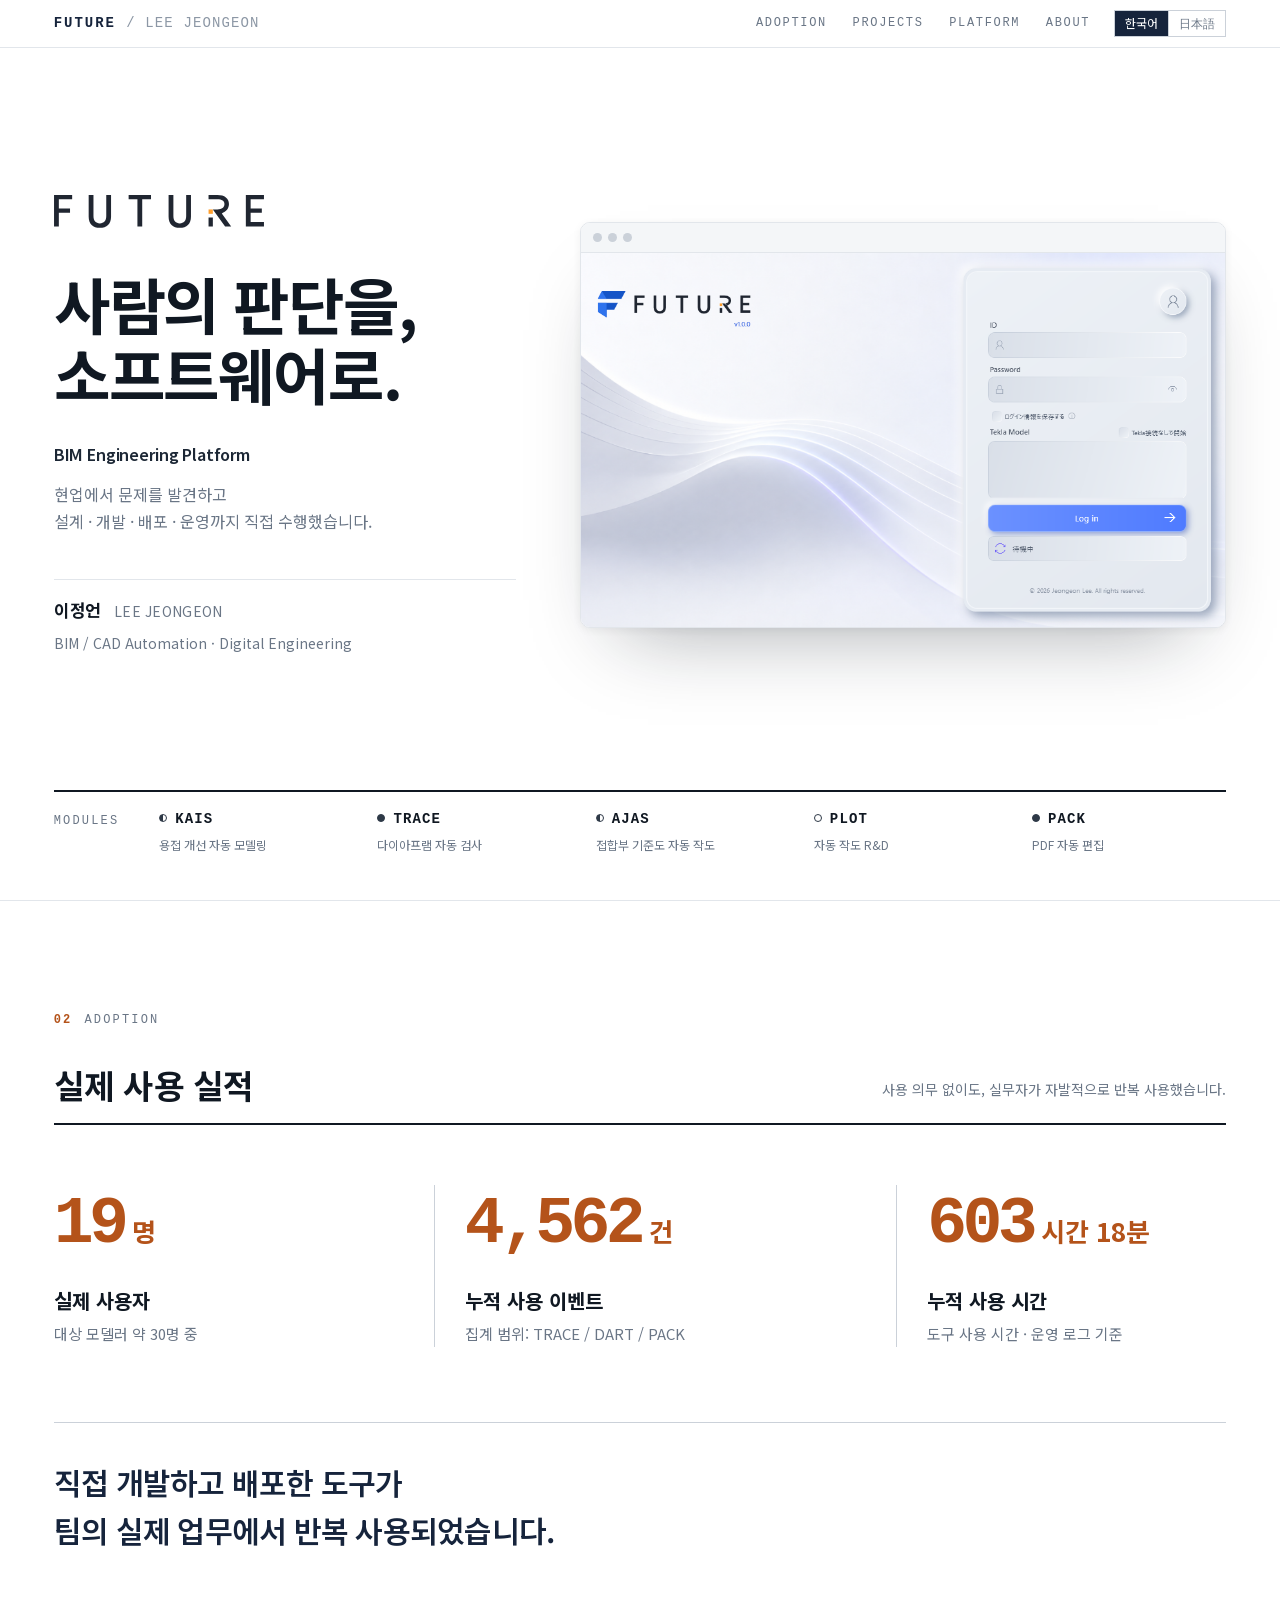
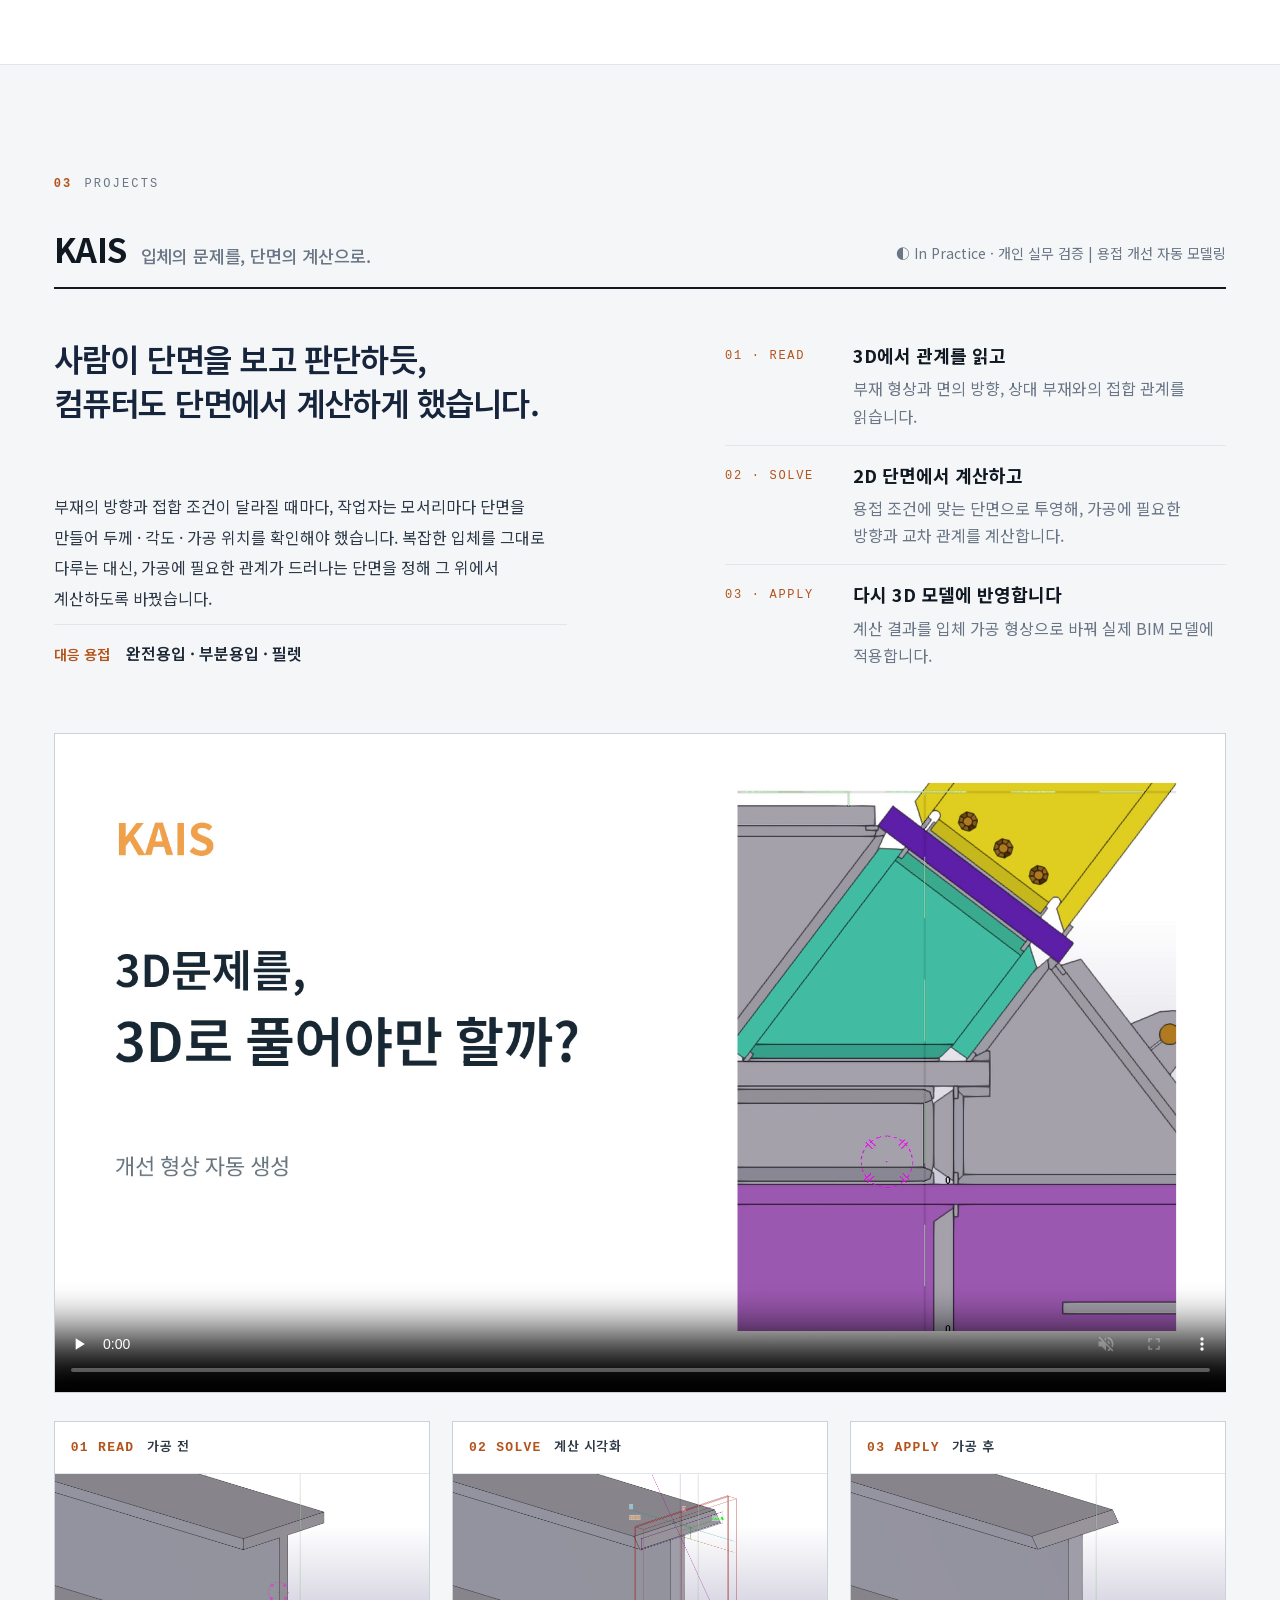
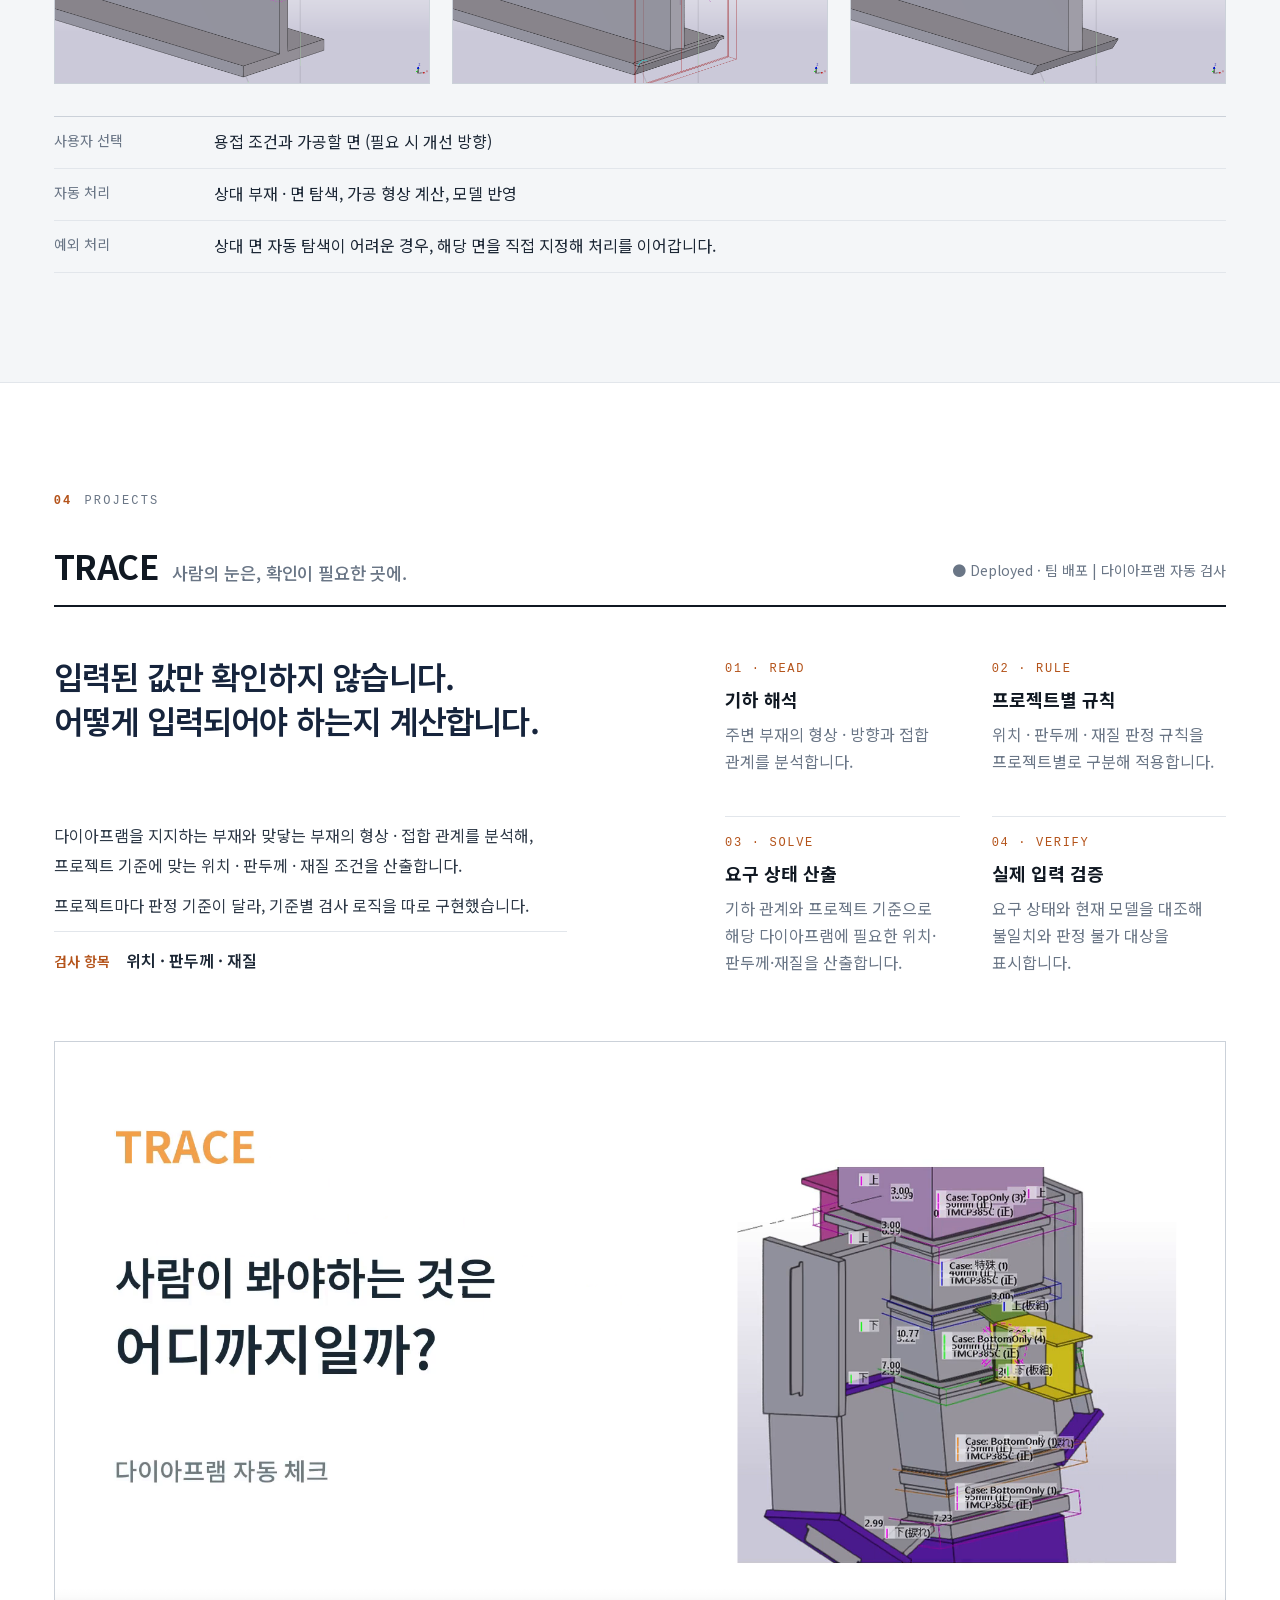
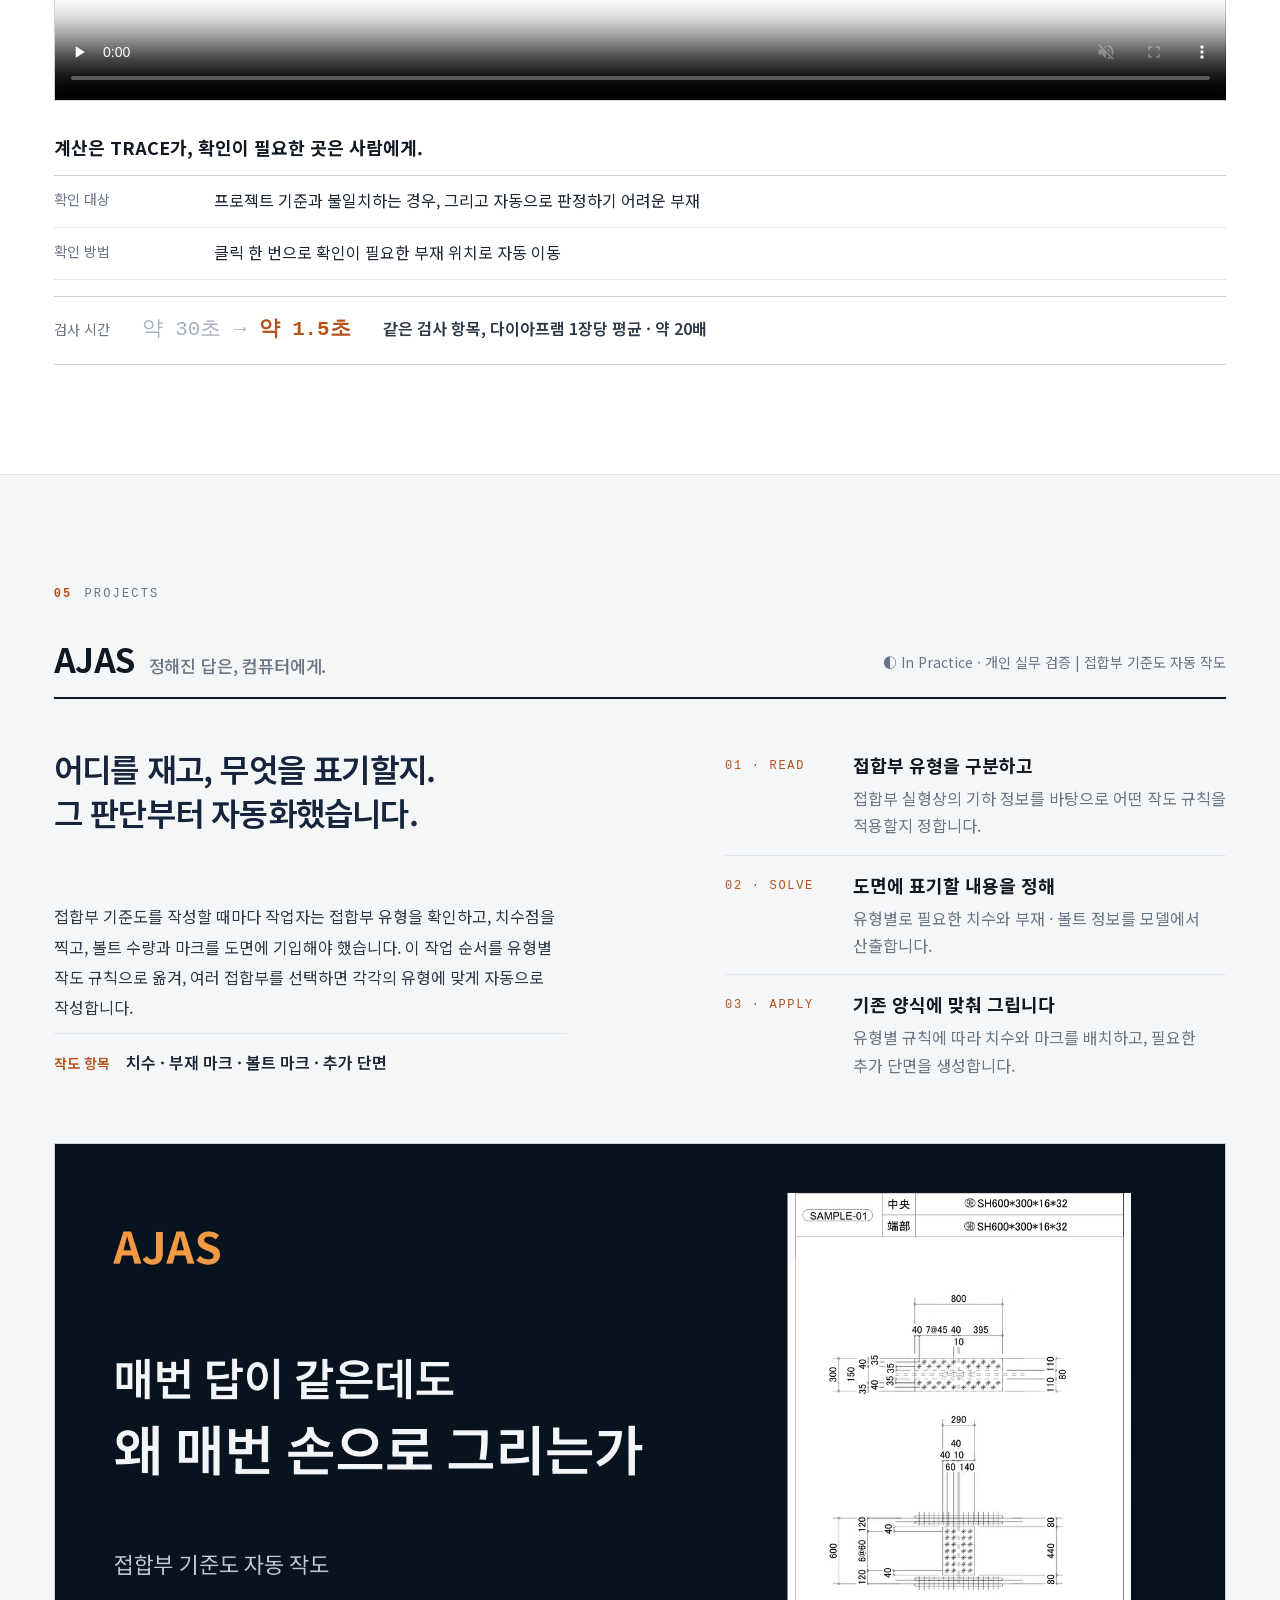
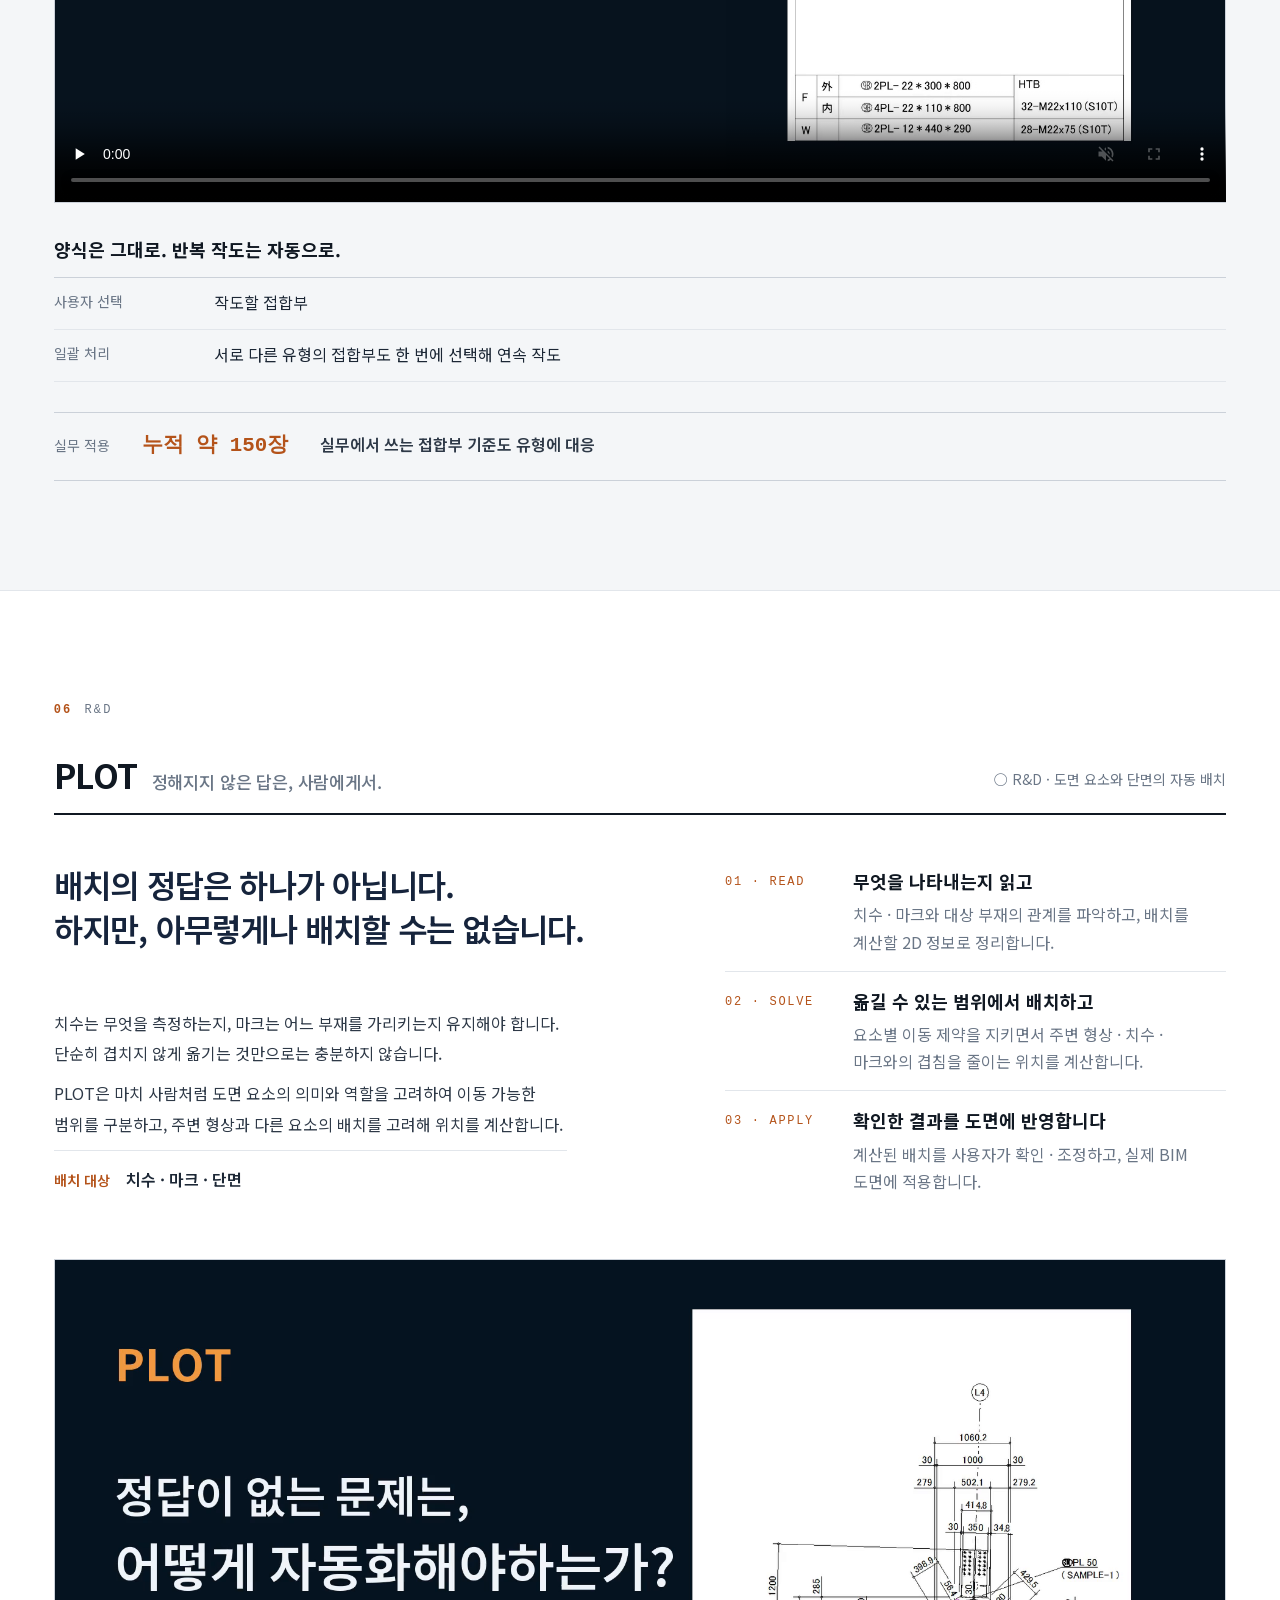
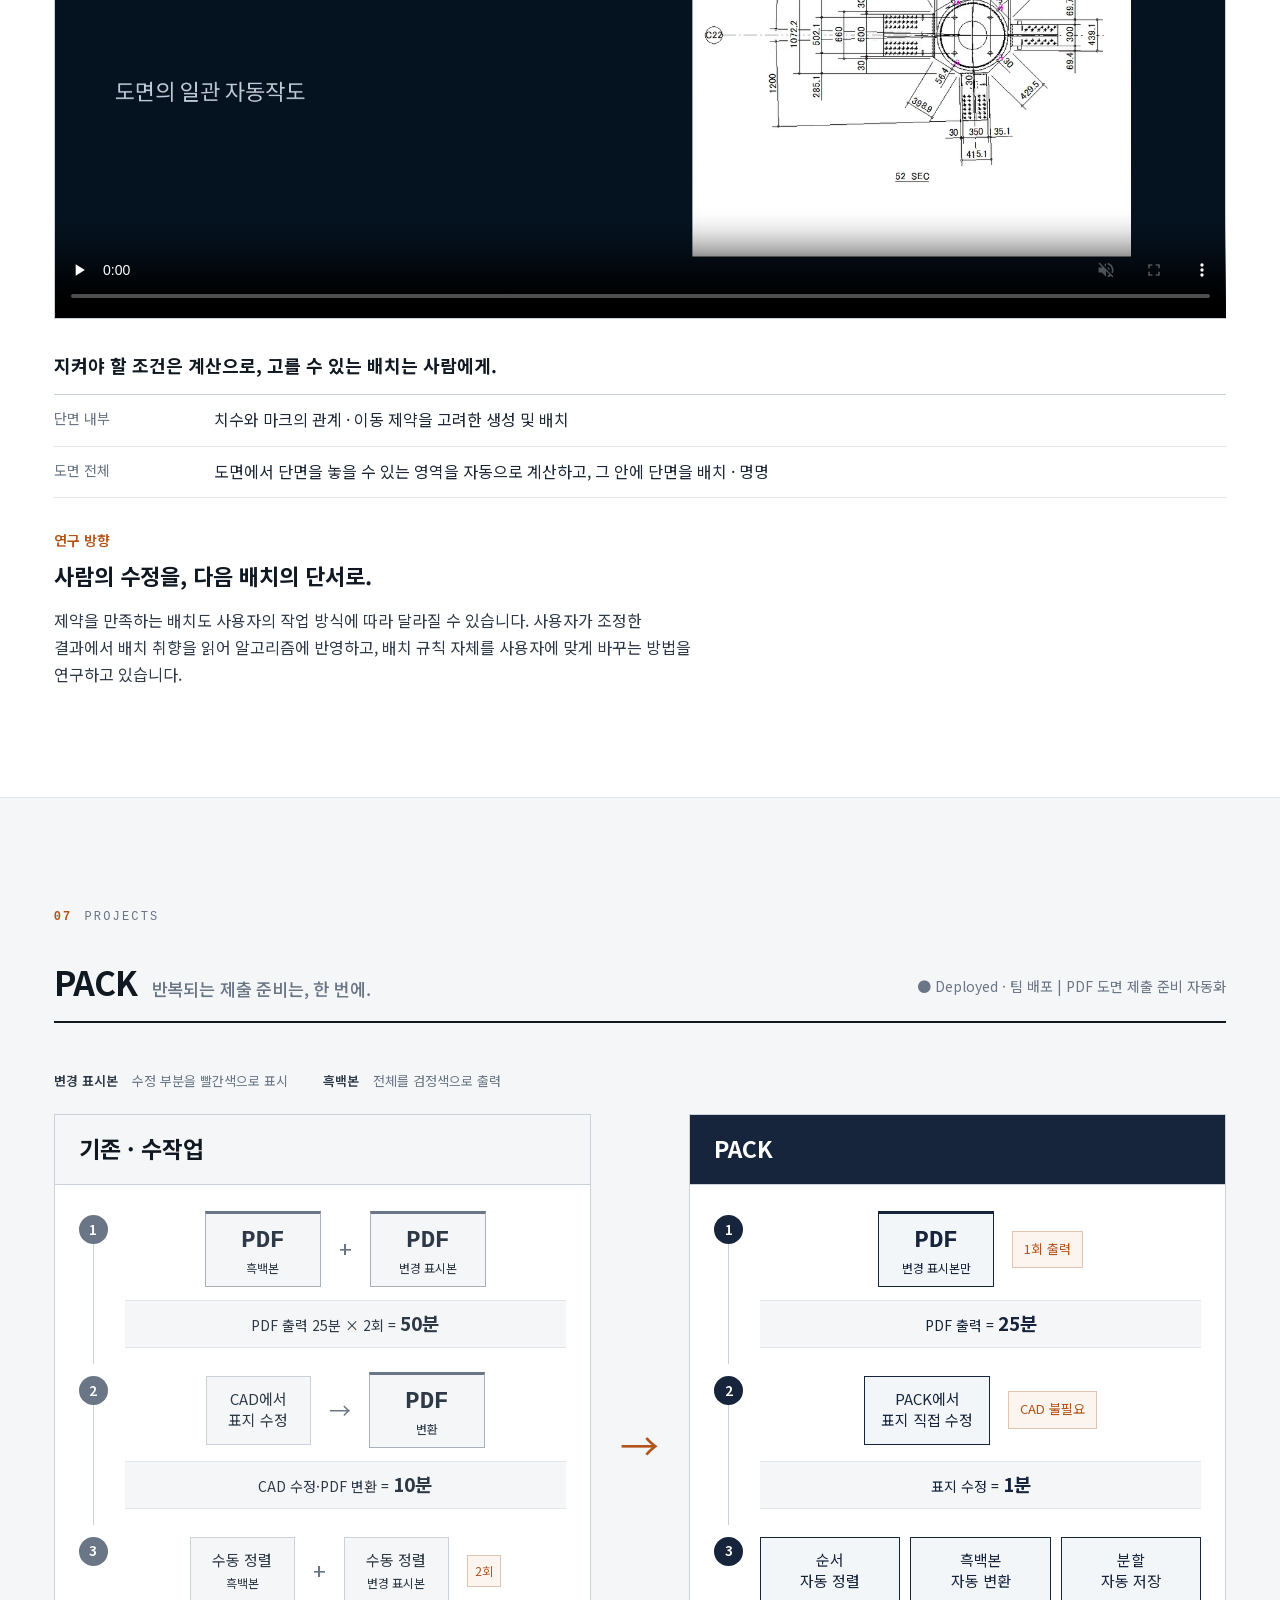
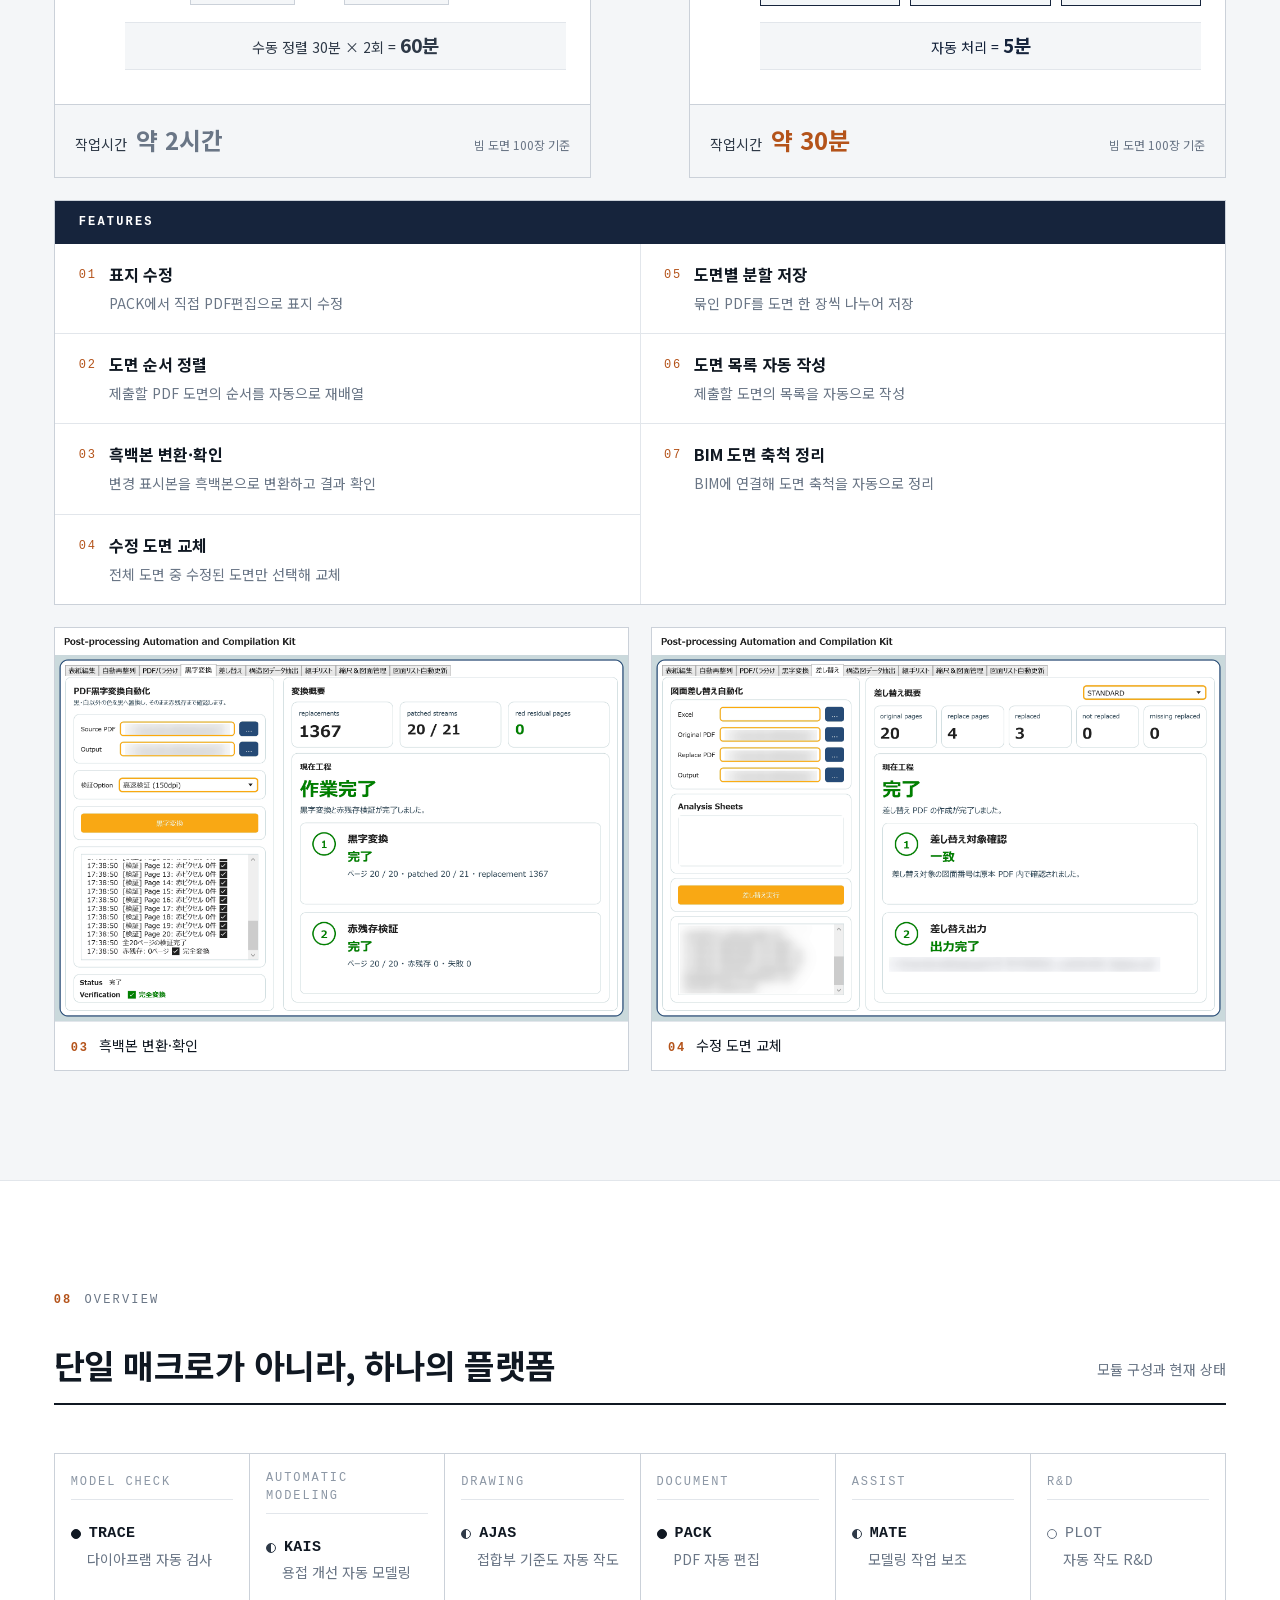
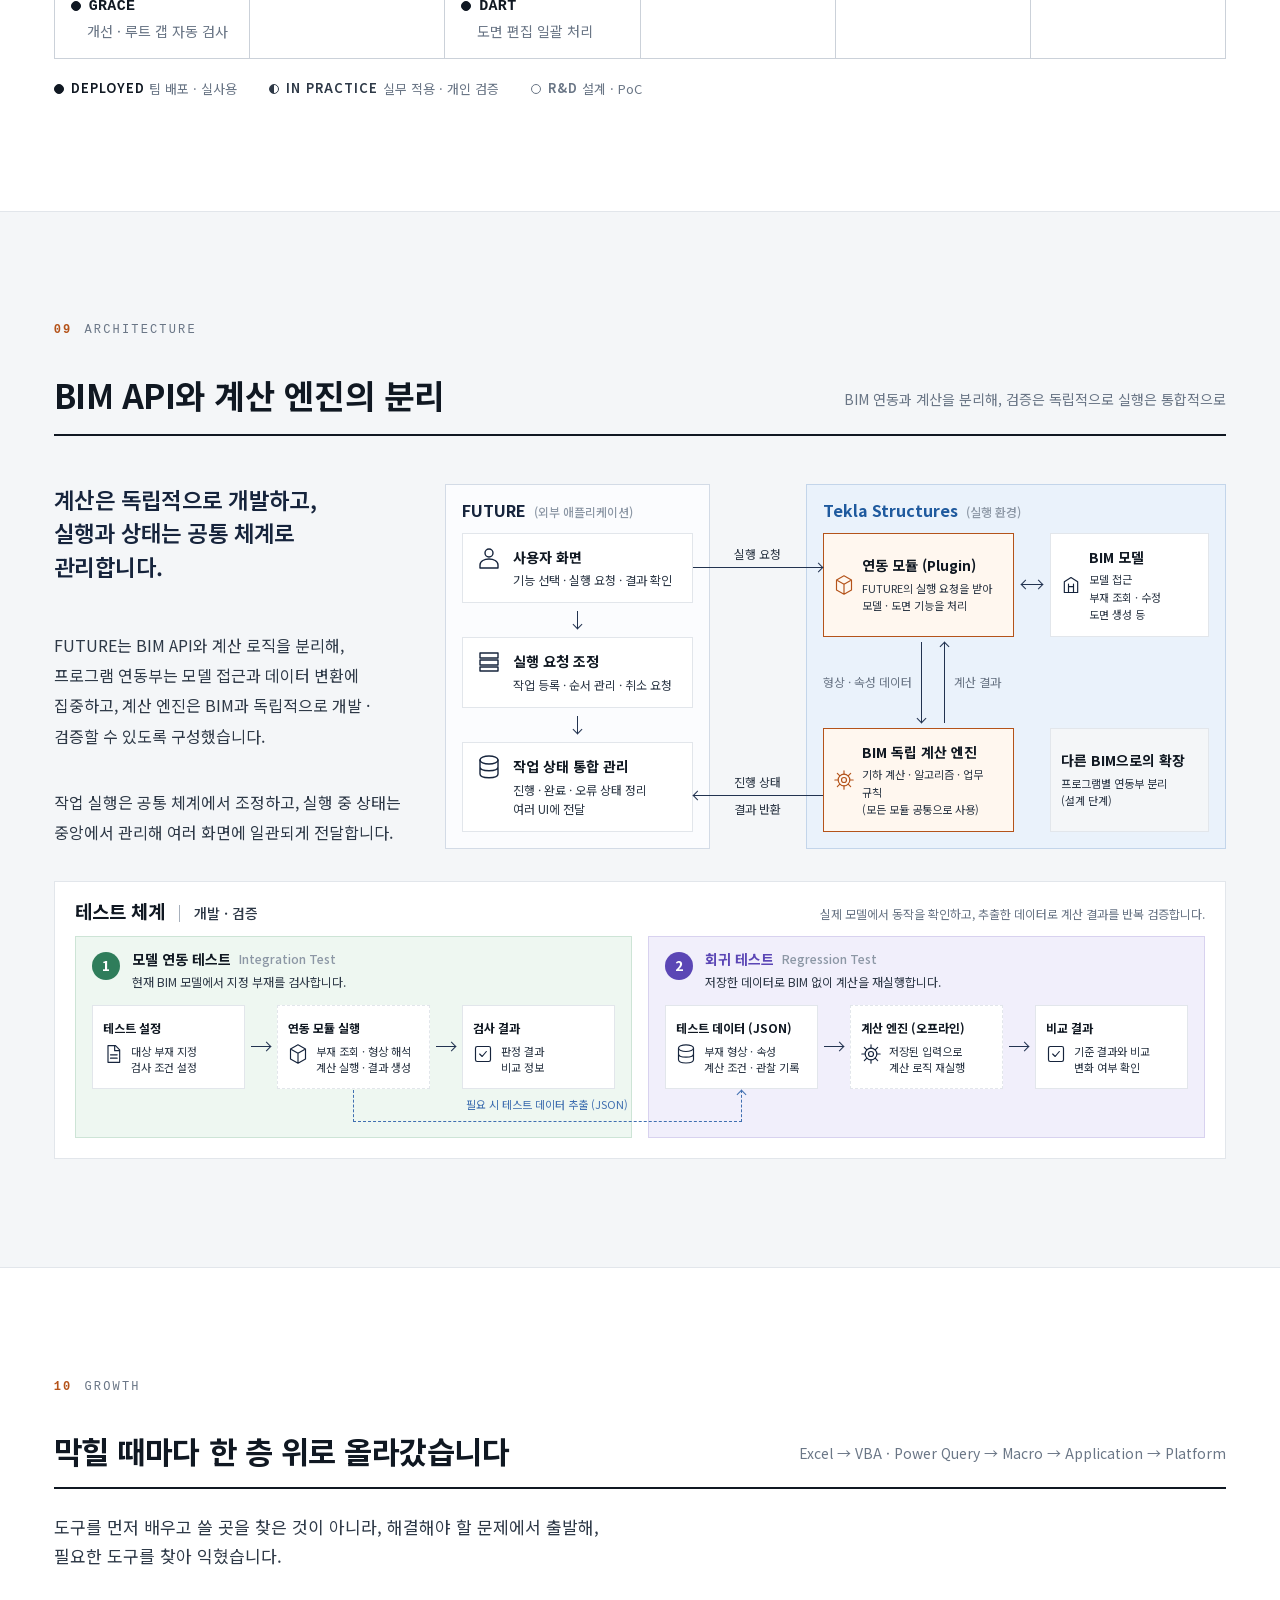
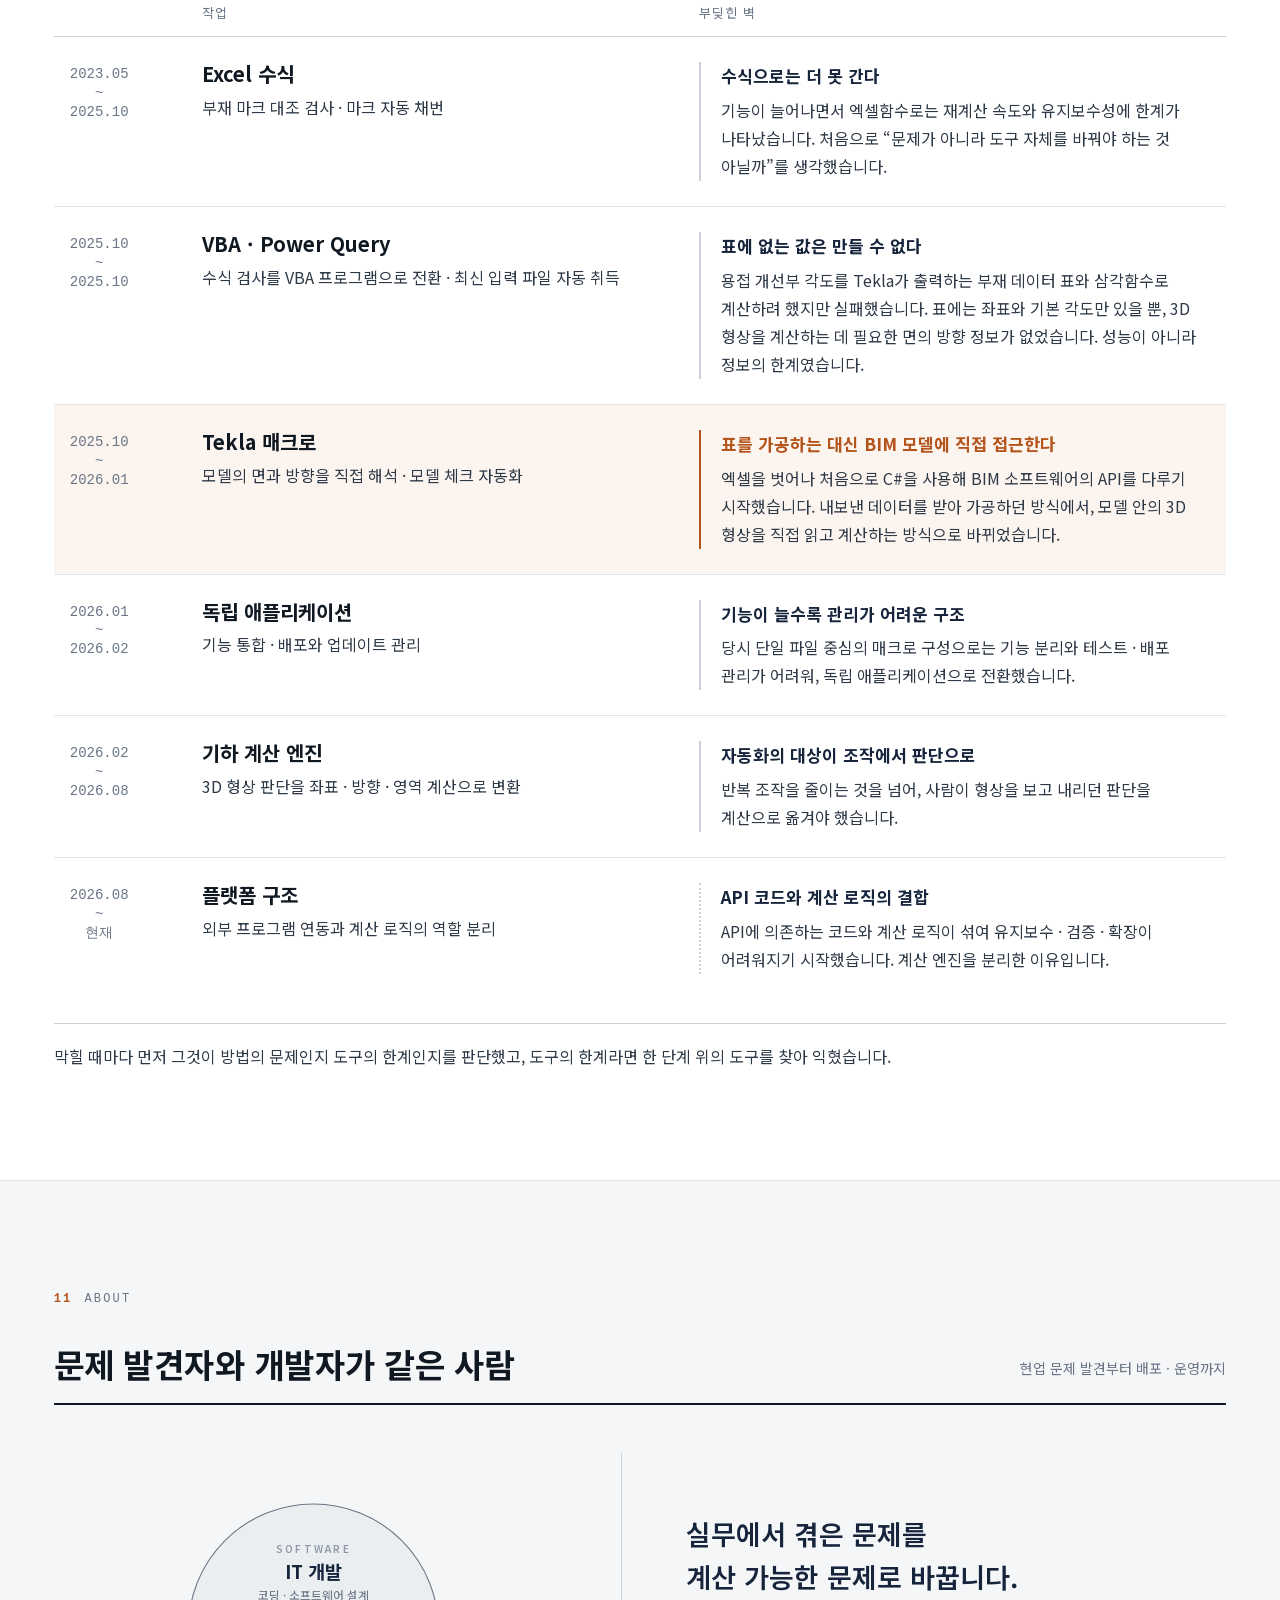
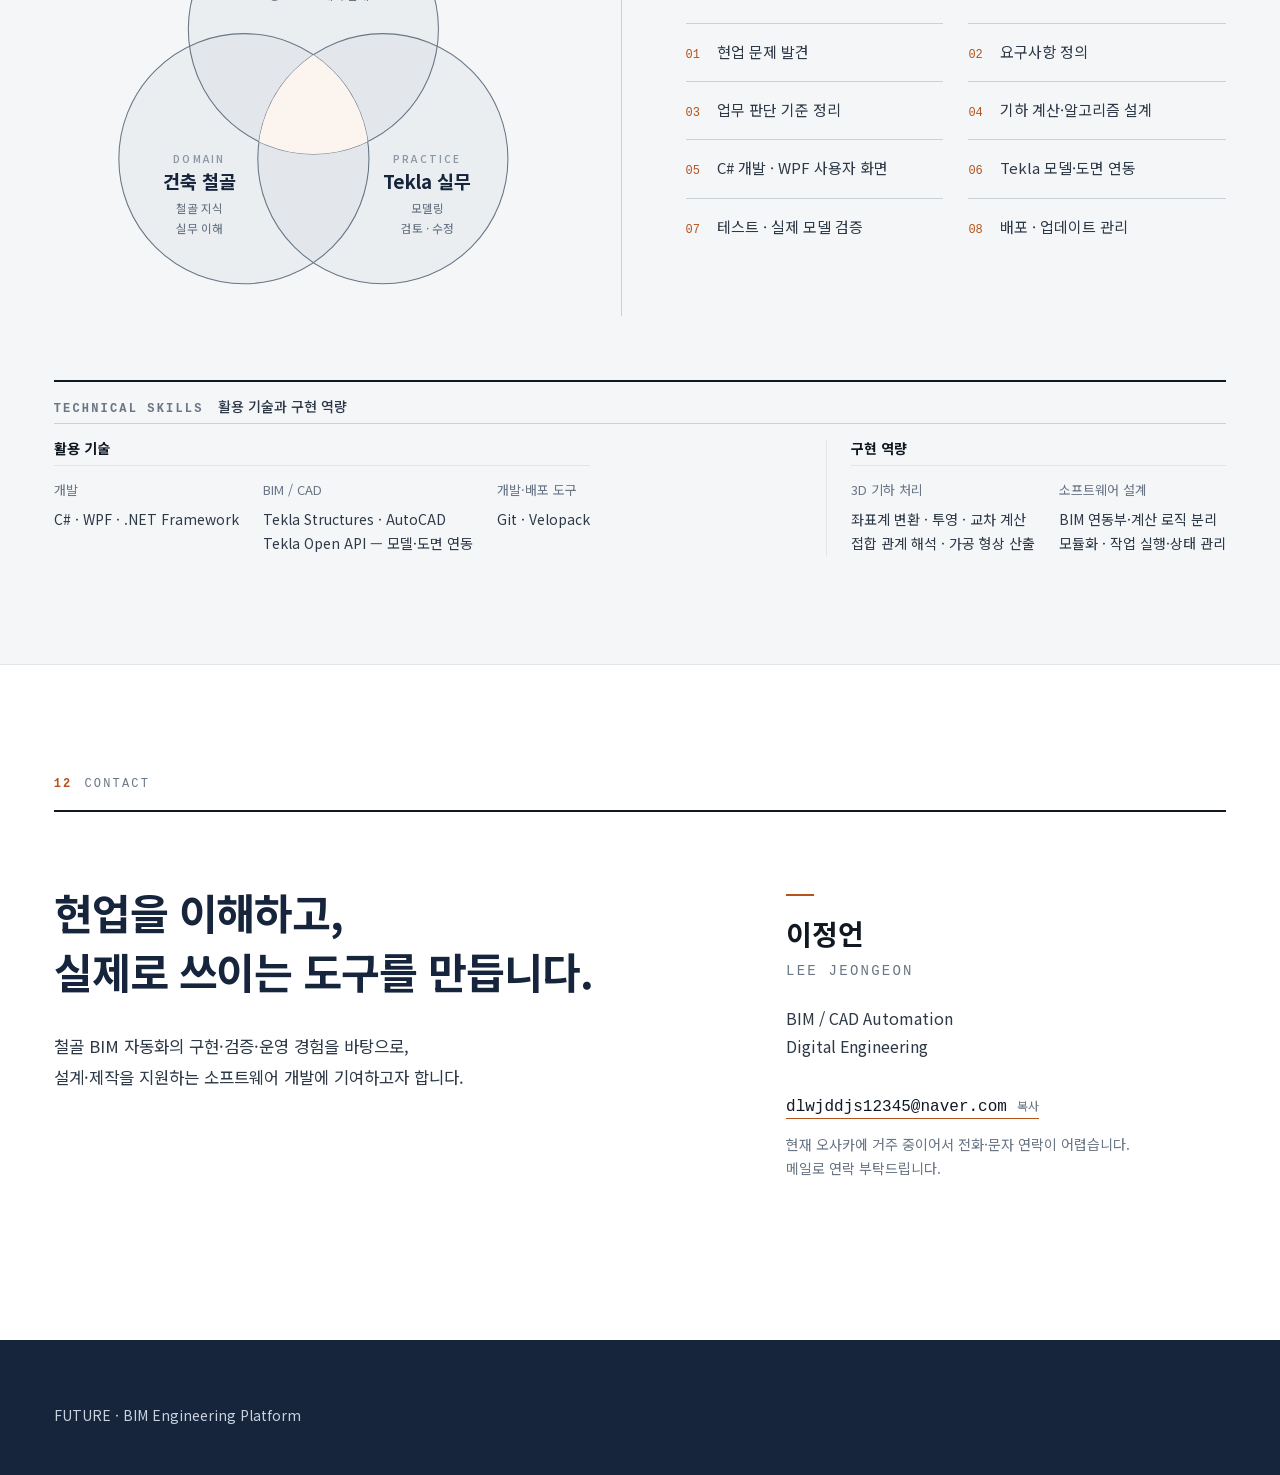
==== commit 52285ba1: "Add Japanese version at /jp/ with language switch" ====
--- a/index.html
+++ b/index.html
@@ -1,4 +1,4 @@
-<!doctype html><html lang="ko"><head><meta charset="utf-8"><meta name="viewport" content="width=device-width,initial-scale=1"><meta name="robots" content="noindex,nofollow,noarchive"><meta name="referrer" content="no-referrer"><meta name="description" content="LEE JEONGEON — Engineering Automation Portfolio"><title>FUTURE — Engineering Automation Platform | LEE JEONGEON</title><link rel="icon" href="data:,"><link rel="stylesheet" href="/styles.css"><script type="module" src="/src/main.js"></script></head><body><a class="skip-link" href="#main">본문으로 건너뛰기</a><nav class="nav" aria-label="섹션 이동"><div class="wrap nav__inner"><a class="nav__brand" href="#cover">FUTURE <span>/ LEE JEONGEON</span></a><ul class="nav__list"><li><a href="#impact">Adoption</a></li><li><a href="#kais">Projects</a></li><li><a href="#overview">Platform</a></li><li><a href="#growth">About</a></li></ul></div></nav><main id="main"><section class="section cover" id="cover">
+<!doctype html><html lang="ko"><head><meta charset="utf-8"><meta name="viewport" content="width=device-width,initial-scale=1"><meta name="robots" content="noindex,nofollow,noarchive"><meta name="referrer" content="no-referrer"><meta name="description" content="LEE JEONGEON — Engineering Automation Portfolio"><title>FUTURE — Engineering Automation Platform | LEE JEONGEON</title><link rel="icon" href="data:,"><link rel="stylesheet" href="/styles.css"><script type="module" src="/src/main.js"></script></head><body><a class="skip-link" href="#main">본문으로 건너뛰기</a><nav class="nav" aria-label="섹션 이동"><div class="wrap nav__inner"><a class="nav__brand" href="#cover">FUTURE <span>/ LEE JEONGEON</span></a><ul class="nav__list"><li><a href="#impact">Adoption</a></li><li><a href="#kais">Projects</a></li><li><a href="#overview">Platform</a></li><li><a href="#growth">About</a></li></ul><div class="nav__lang" role="group" aria-label="언어"><a class="nav__lang-link" href="/" lang="ko" data-short="KO" aria-current="true">한국어</a><a class="nav__lang-link" href="/jp/" lang="ja" data-short="JA">日本語</a></div></div></nav><main id="main"><section class="section cover" id="cover">
   <div class="wrap">
 
     <div class="cover__body">
--- a/styles.css
+++ b/styles.css
@@ -1146,3 +1146,20 @@
 .pack-screens figure{margin:0;border:var(--line-mid);background:var(--c-paper)}.pack-screens img{display:block;width:100%;height:auto}
 .pack-screens figcaption{padding:12px 16px;border-top:var(--line-hair);font-size:var(--fs-small);color:var(--c-ink-900)}.pack-screens figcaption b{margin-right:10px;font-family:var(--f-mono);font-size:var(--fs-micro);font-weight:600;letter-spacing:.14em;color:var(--c-accent)}
 @media(max-width:760px){.pack-screens{grid-template-columns:1fr}}
+/* PDF: one fixed gutter on every page; scaled pages get it enlarged by pdf.mjs so it prints the same size. */
+.pdf .wrap{max-width:none;padding-inline:var(--pdf-gutter,46px)}
+/* Language switch (top right). On small screens the labels shrink to KO / JA. */
+.nav__list{margin-left:auto}
+.nav__lang{display:flex;align-items:center;flex:none;border:1px solid var(--c-ink-200)}
+.nav__lang-link{padding:4px 10px;font-size:var(--fs-micro);line-height:1.4;color:var(--c-ink-500);white-space:nowrap}
+.nav__lang-link+.nav__lang-link{border-left:1px solid var(--c-ink-200)}
+.nav__lang-link:hover{color:var(--c-ink-900)}
+.nav__lang-link[aria-current="true"]{background:var(--c-navy);color:#fff}
+@media(max-width:760px){.nav__inner{gap:12px}.nav__lang-link{padding:4px 7px;font-size:0}.nav__lang-link::after{content:attr(data-short);font-family:var(--f-mono);font-size:11px;letter-spacing:.08em}}
+/* Japanese page (/jp/, generated by scripts/i18n.mjs): Japanese glyphs and line breaking. */
+html[lang="ja"]{--f-sans:"Noto Sans JP","Hiragino Kaku Gothic ProN","Yu Gothic","Meiryo","Noto Sans KR",sans-serif}
+html[lang="ja"] body,html[lang="ja"] .section__tagline,html[lang="ja"] .trace-layout p,html[lang="ja"] .trace-layout dd{word-break:normal;line-break:strict}
+html.pdf[lang="ja"] .print-demo::after{content:'↑ 動画再生'}
+html[lang="ja"] .cover__title{font-size:clamp(2.2rem,4.1vw,3.6rem);white-space:nowrap}
+@media(min-width:1101px){html[lang="ja"] .stack-groups{grid-template-columns:minmax(0,3fr) minmax(0,2fr);justify-content:stretch;gap:0 var(--s-6)}html[lang="ja"] .about-stack .stack-group--tech .stack-list{grid-template-columns:minmax(0,1fr) minmax(0,1.3fr) minmax(0,.7fr);justify-content:stretch}html[lang="ja"] .about-stack .stack-group--skill .stack-list{grid-template-columns:repeat(2,minmax(0,1fr));justify-content:stretch}html[lang="ja"] .about-stack .stack-list dd{white-space:normal}}
+html.pdf[lang="ja"] .stack-groups{grid-template-columns:minmax(0,3fr) minmax(0,2fr);justify-content:stretch}html.pdf[lang="ja"] .about-stack .stack-group--tech .stack-list{grid-template-columns:minmax(0,1fr) minmax(0,1.3fr) minmax(0,.7fr);justify-content:stretch}html.pdf[lang="ja"] .about-stack .stack-group--skill .stack-list{grid-template-columns:repeat(2,minmax(0,1fr));justify-content:stretch}html.pdf[lang="ja"] .about-stack .stack-list dd{white-space:normal}
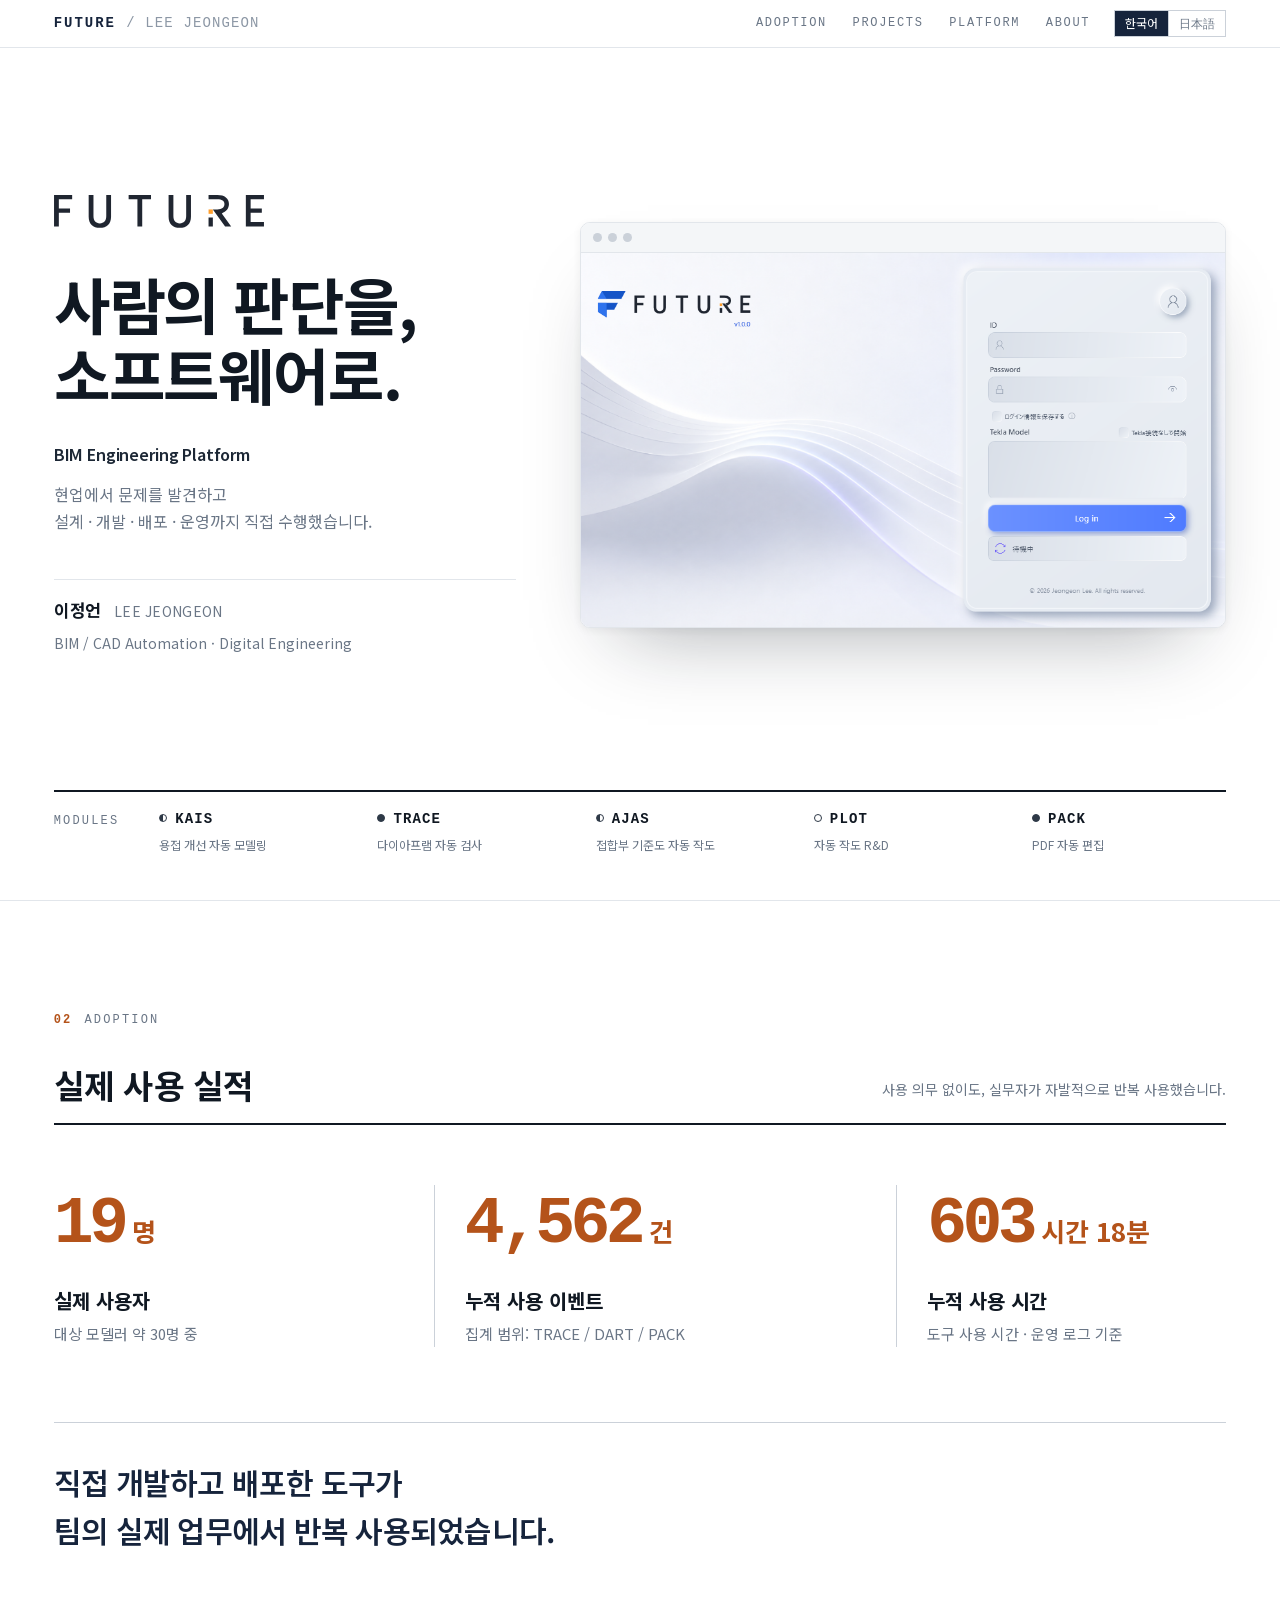
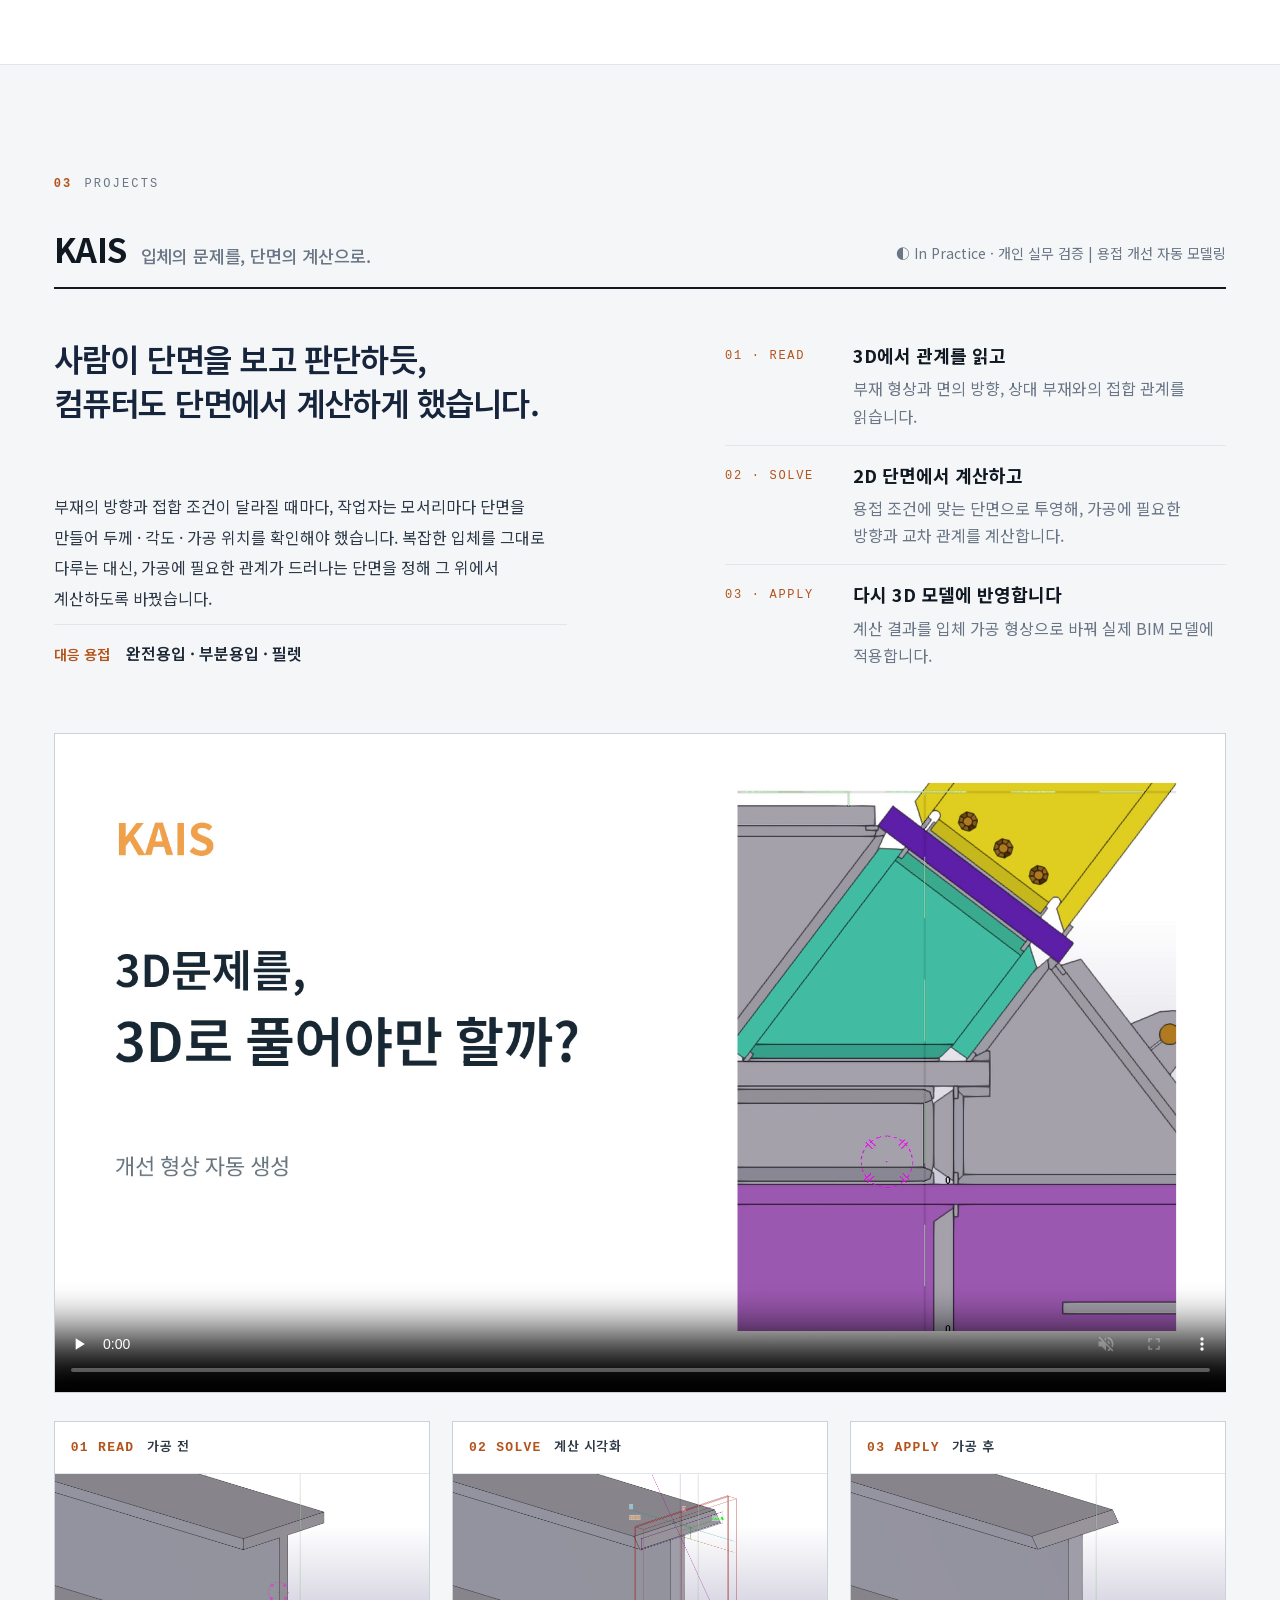
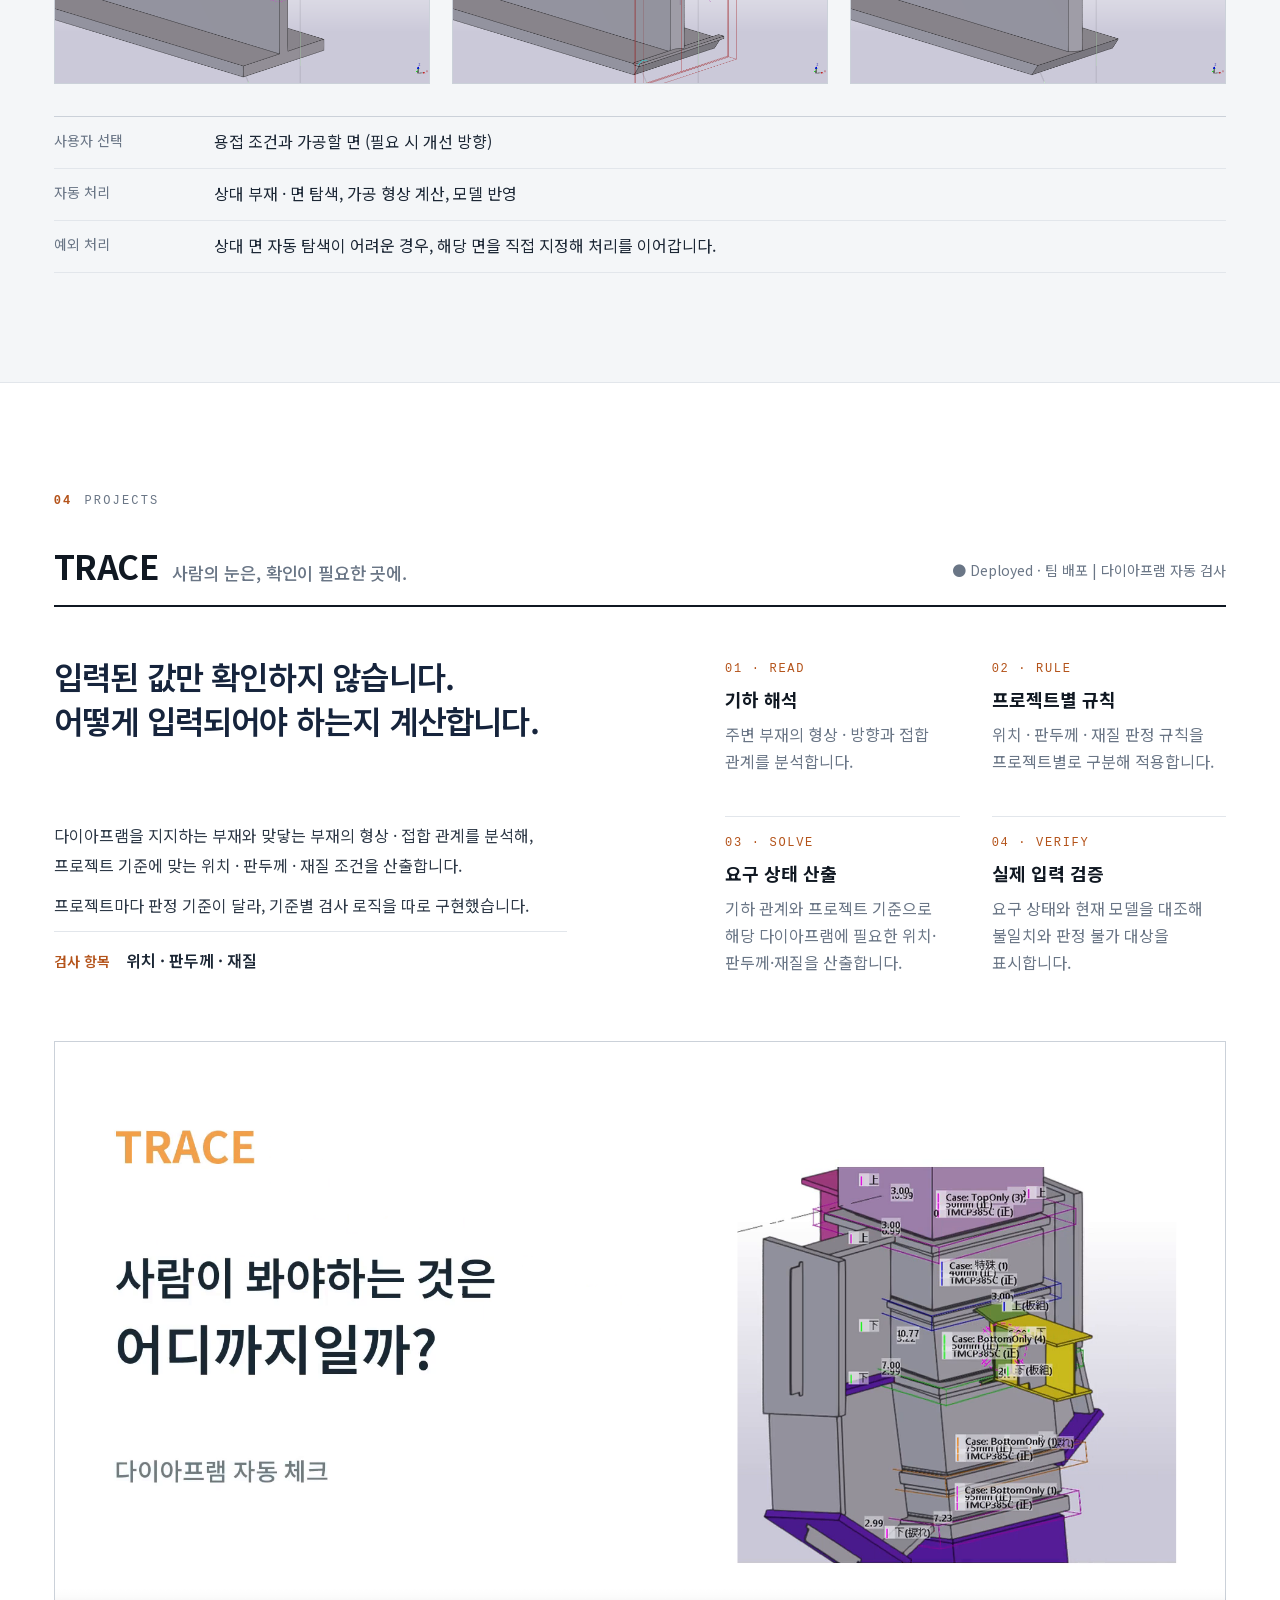
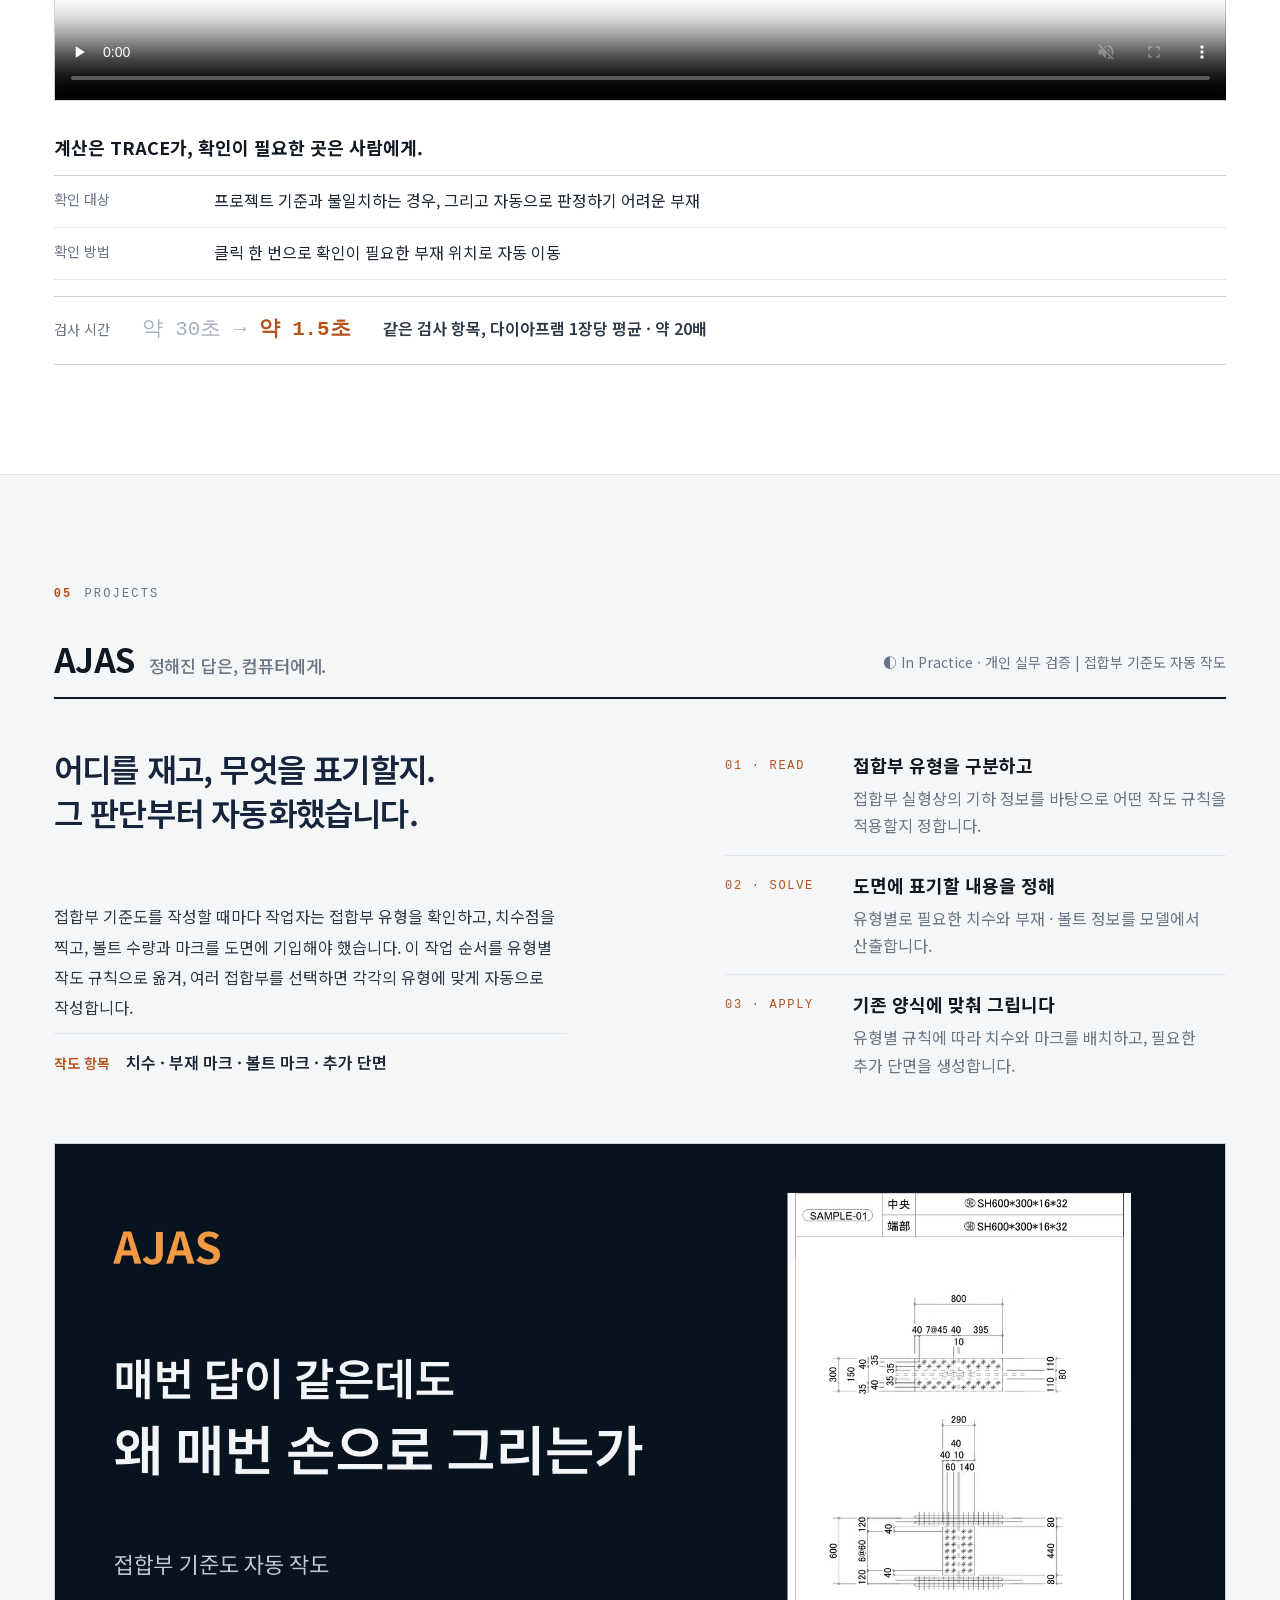
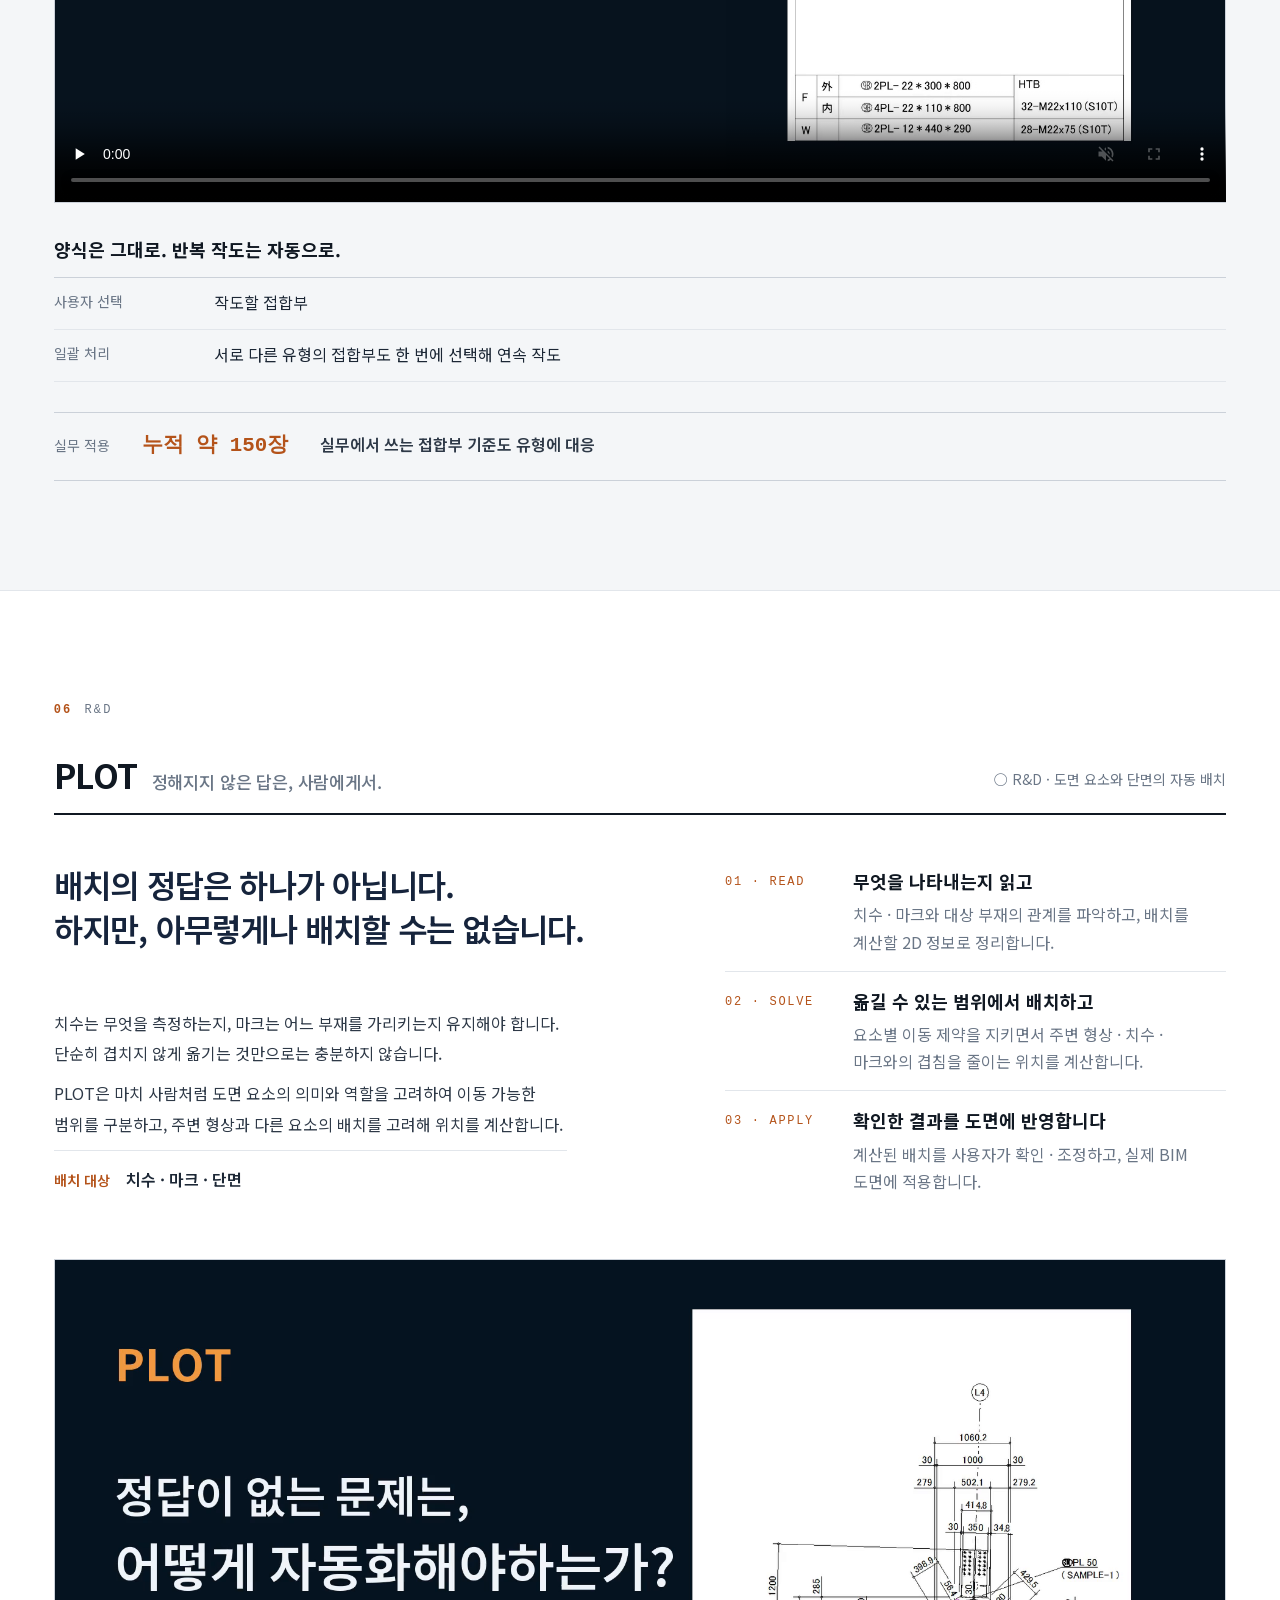
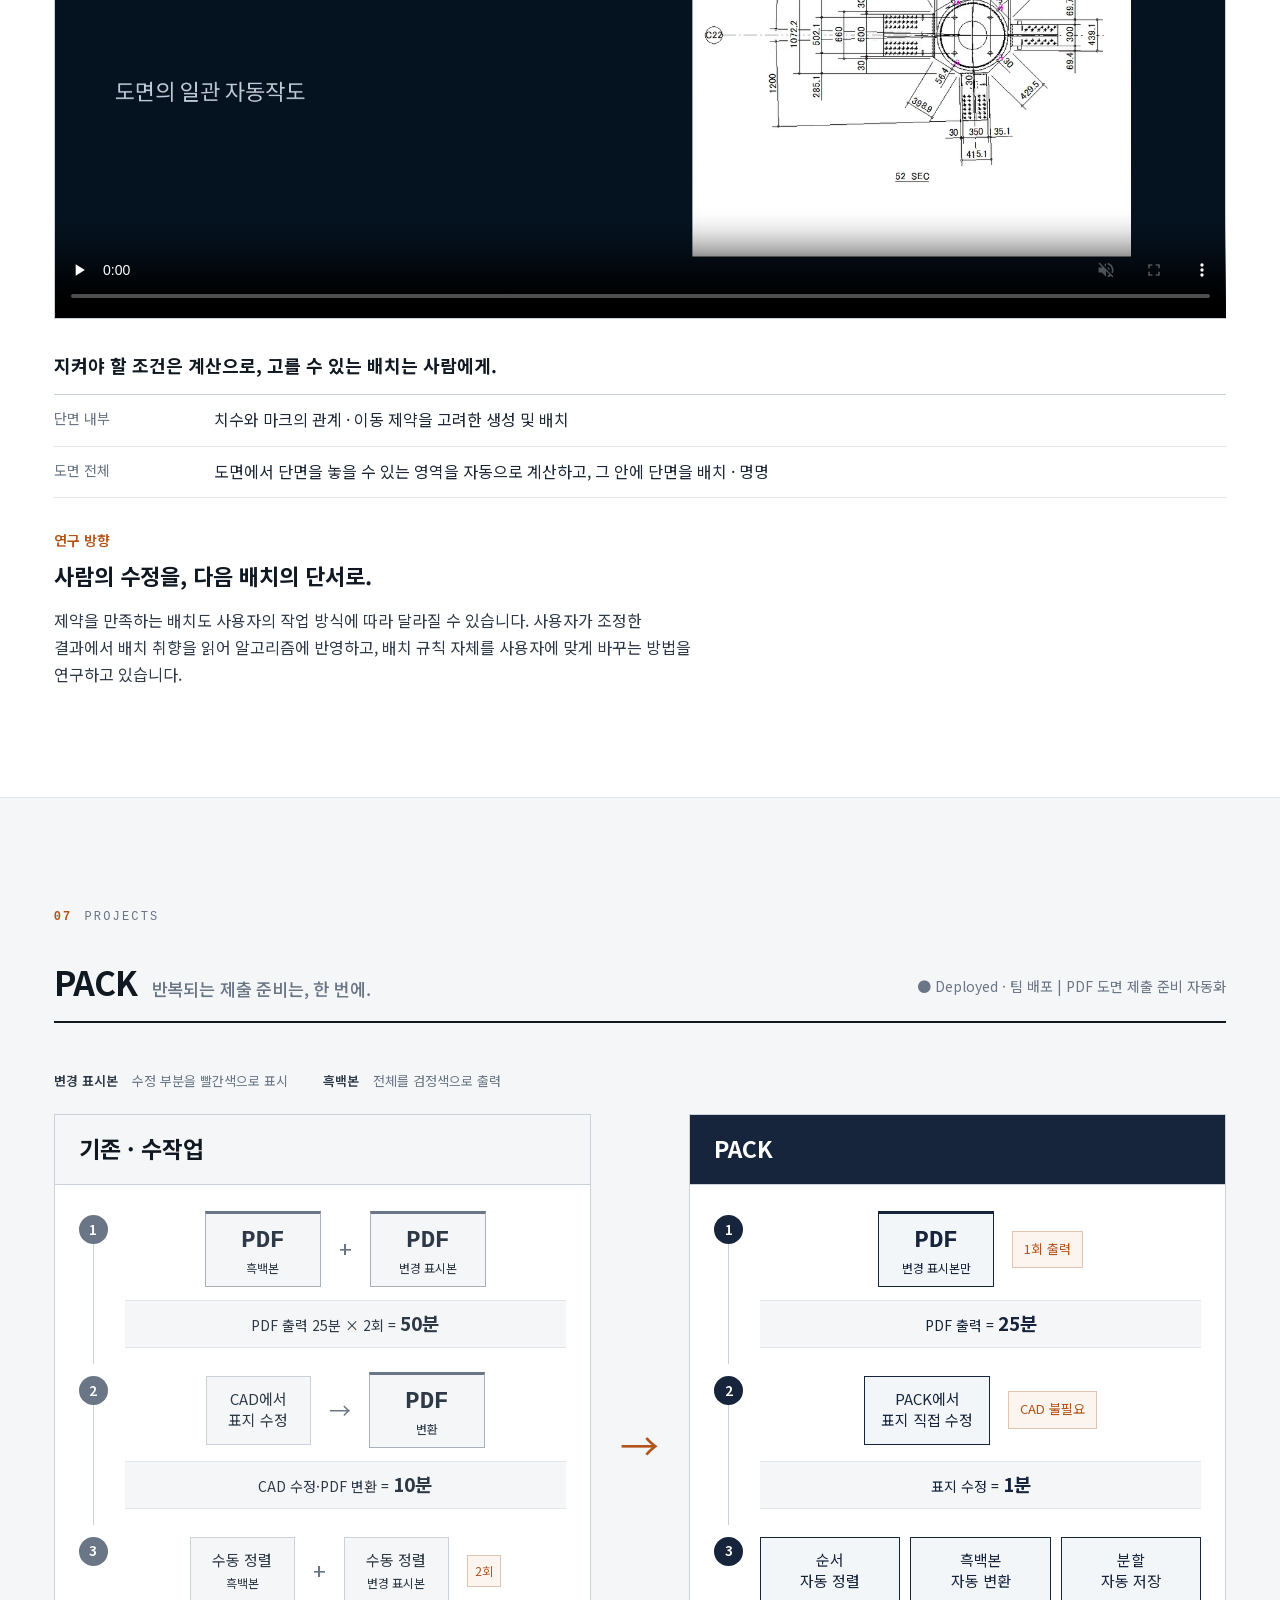
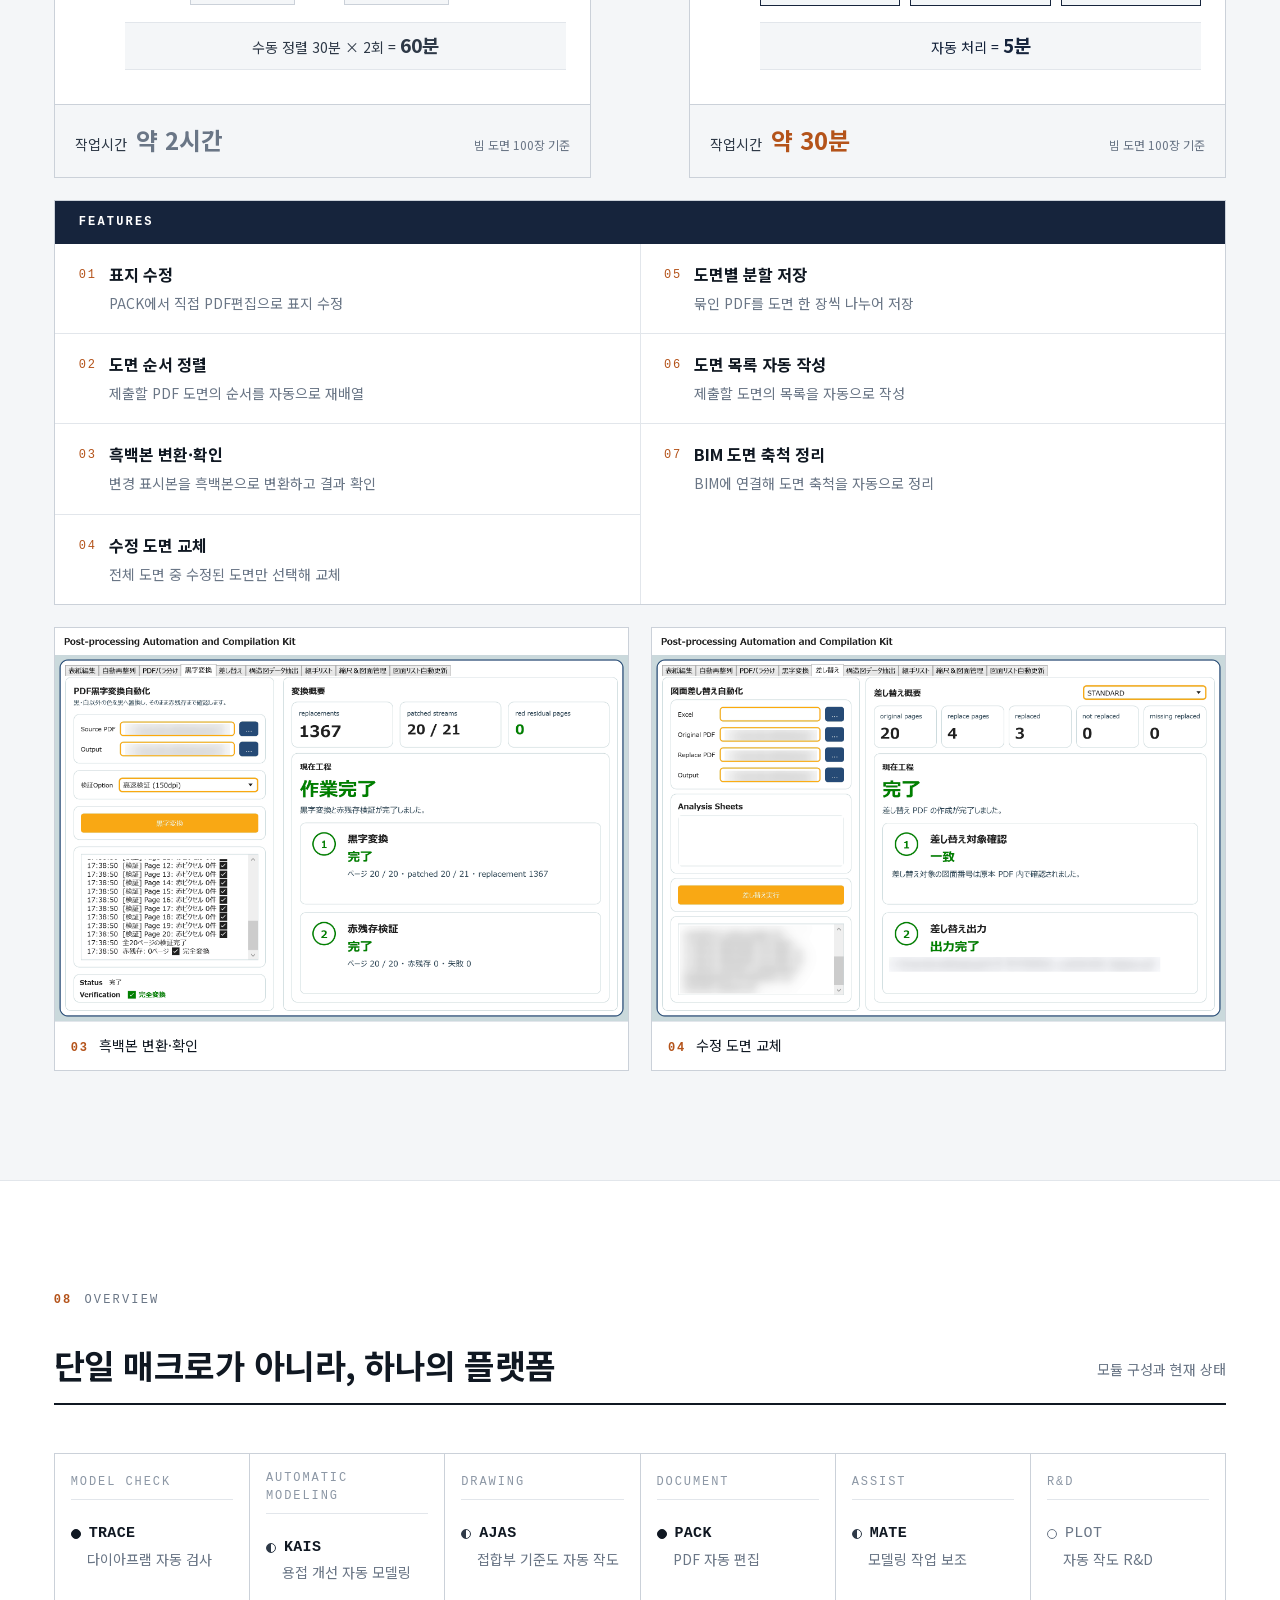
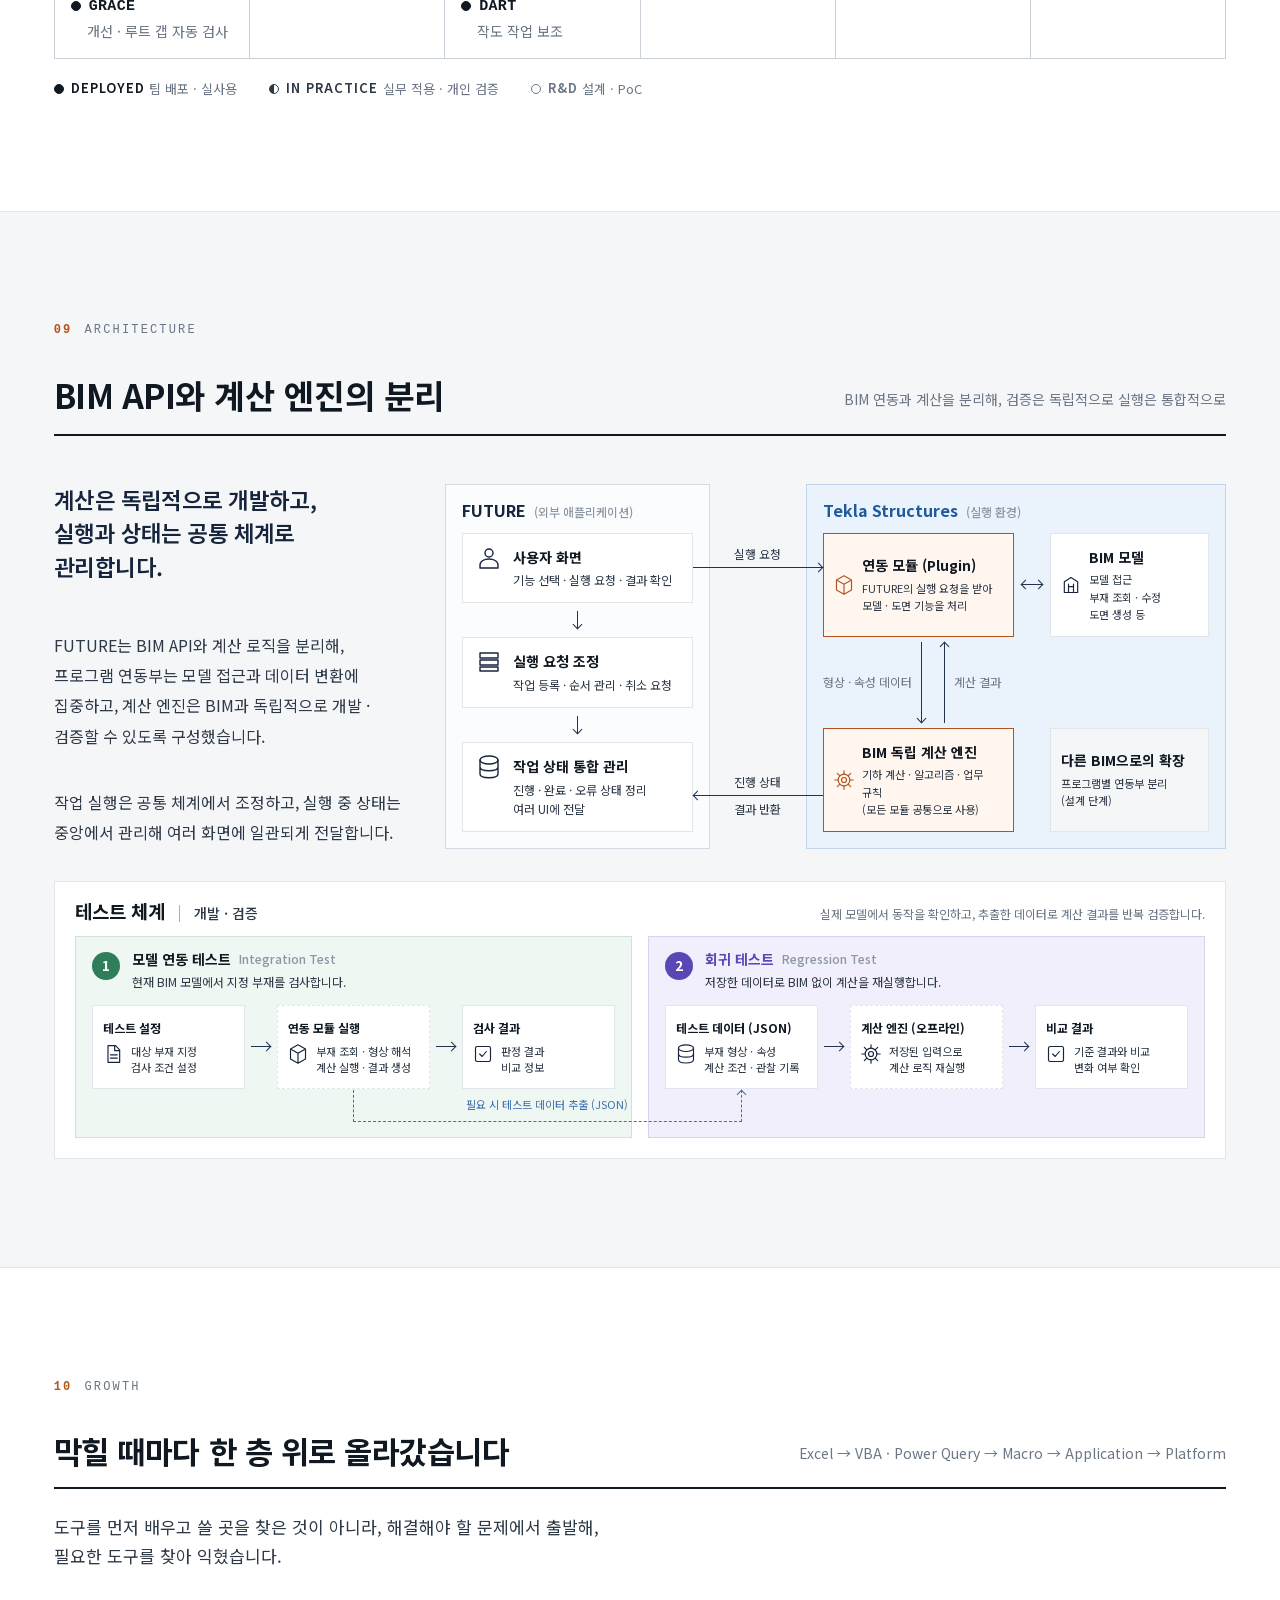
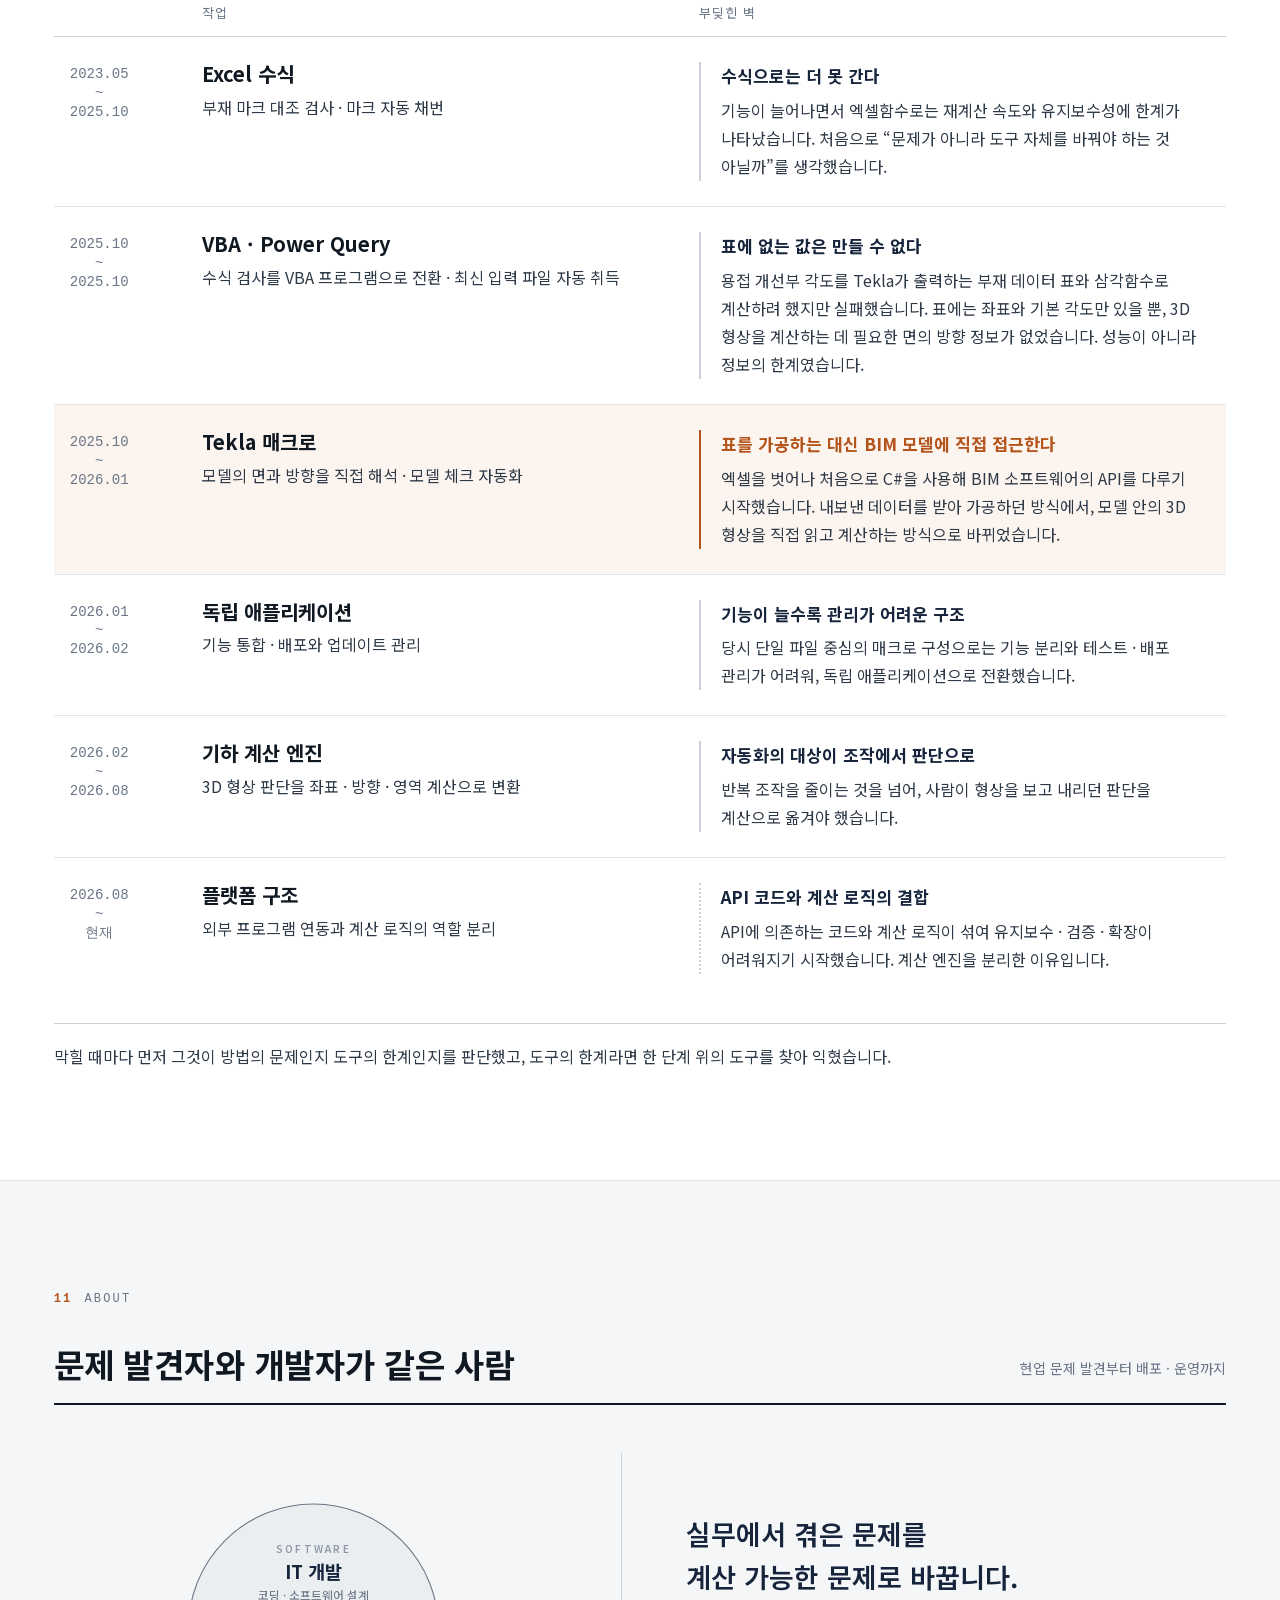
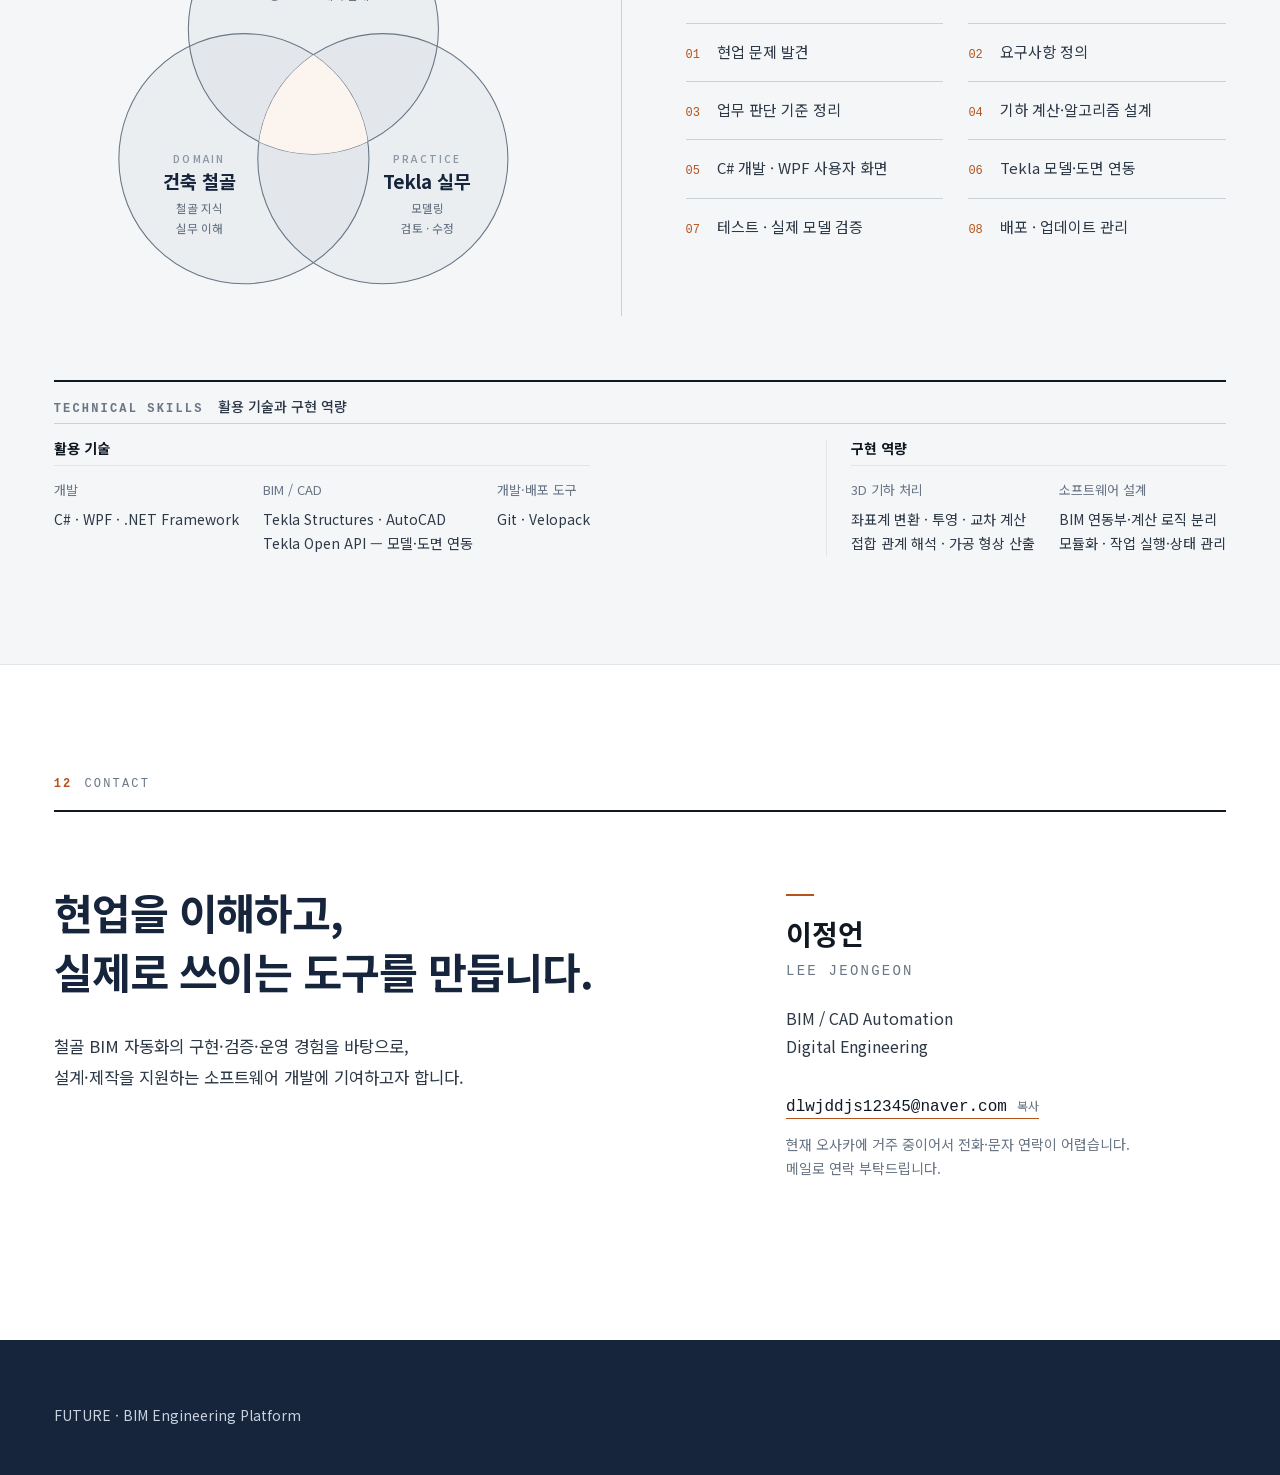
==== commit 8e563910: "Overview: describe DART as a drafting assistant" ====
--- a/index.html
+++ b/index.html
@@ -57,7 +57,7 @@
       <div class="modmap__group">
         <p class="modmap__k">Drawing</p>
         <p class="modmap__item"><span class="status status--practice"><i class="status__dot"></i></span><span class="modmap__name">AJAS</span><span class="modmap__note">접합부 기준도 자동 작도</span></p>
-        <p class="modmap__item"><span class="status status--deployed"><i class="status__dot"></i></span><span class="modmap__name">DART</span><span class="modmap__note">도면 편집 일괄 처리</span></p>
+        <p class="modmap__item"><span class="status status--deployed"><i class="status__dot"></i></span><span class="modmap__name">DART</span><span class="modmap__note">작도 작업 보조</span></p>
       </div>
       <div class="modmap__group">
         <p class="modmap__k">Document</p>
--- a/styles.css
+++ b/styles.css
@@ -1163,3 +1163,8 @@
 html[lang="ja"] .cover__title{font-size:clamp(2.2rem,4.1vw,3.6rem);white-space:nowrap}
 @media(min-width:1101px){html[lang="ja"] .stack-groups{grid-template-columns:minmax(0,3fr) minmax(0,2fr);justify-content:stretch;gap:0 var(--s-6)}html[lang="ja"] .about-stack .stack-group--tech .stack-list{grid-template-columns:minmax(0,1fr) minmax(0,1.3fr) minmax(0,.7fr);justify-content:stretch}html[lang="ja"] .about-stack .stack-group--skill .stack-list{grid-template-columns:repeat(2,minmax(0,1fr));justify-content:stretch}html[lang="ja"] .about-stack .stack-list dd{white-space:normal}}
 html.pdf[lang="ja"] .stack-groups{grid-template-columns:minmax(0,3fr) minmax(0,2fr);justify-content:stretch}html.pdf[lang="ja"] .about-stack .stack-group--tech .stack-list{grid-template-columns:minmax(0,1fr) minmax(0,1.3fr) minmax(0,.7fr);justify-content:stretch}html.pdf[lang="ja"] .about-stack .stack-group--skill .stack-list{grid-template-columns:repeat(2,minmax(0,1fr));justify-content:stretch}html.pdf[lang="ja"] .about-stack .stack-list dd{white-space:normal}
+/* Japanese line breaking: break only at phrase boundaries (<wbr> inserted by scripts/i18n.mjs), spaces and punctuation. */
+html[lang="ja"] body,html[lang="ja"] .section__tagline,html[lang="ja"] .trace-layout p,html[lang="ja"] .trace-layout dd{word-break:keep-all;overflow-wrap:anywhere;line-break:strict}
+html[lang="ja"] :is(h1,h2,h3,h4,.feature-statement,.trace-bridge){text-wrap:balance}
+html[lang="ja"] .closing-note{display:none}
+@media(min-width:901px){html[lang="ja"] #overview .section__title{grid-column:span 9}html[lang="ja"] #overview .section__sub{grid-column:span 3}}
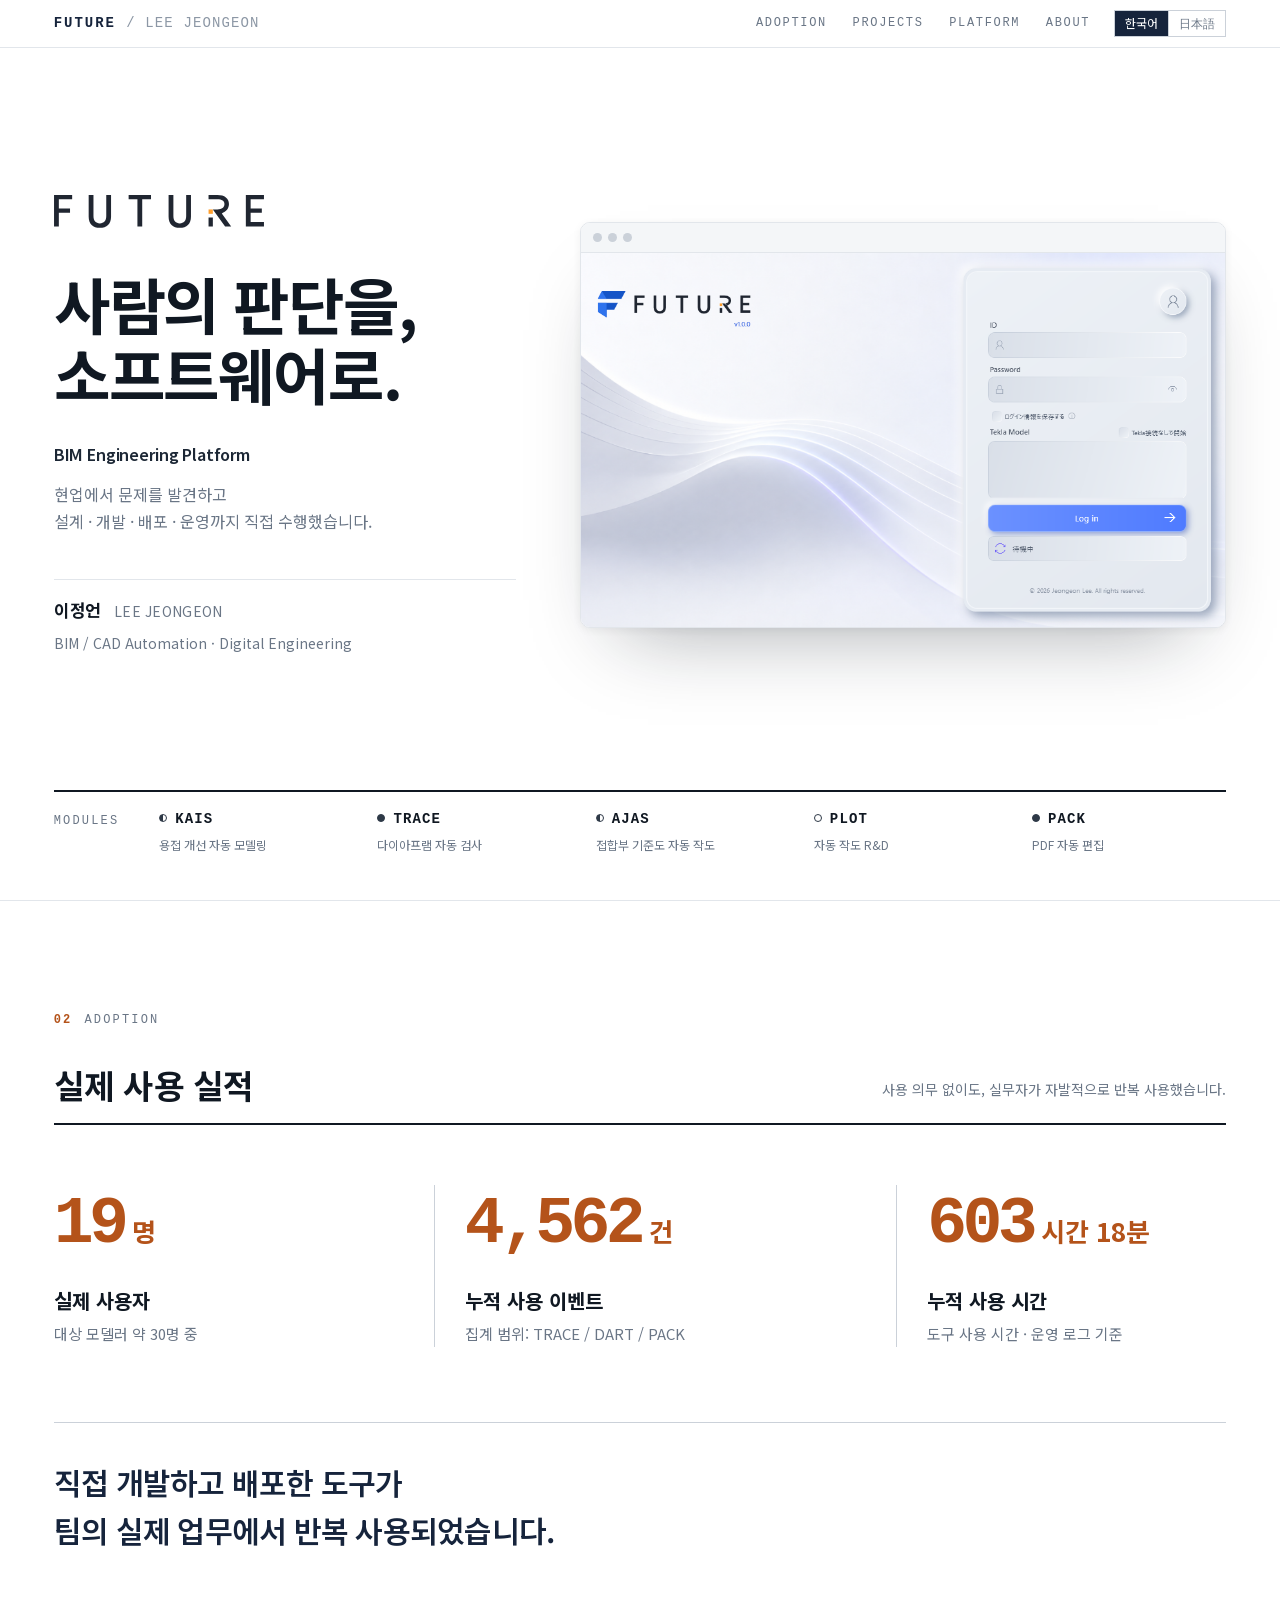
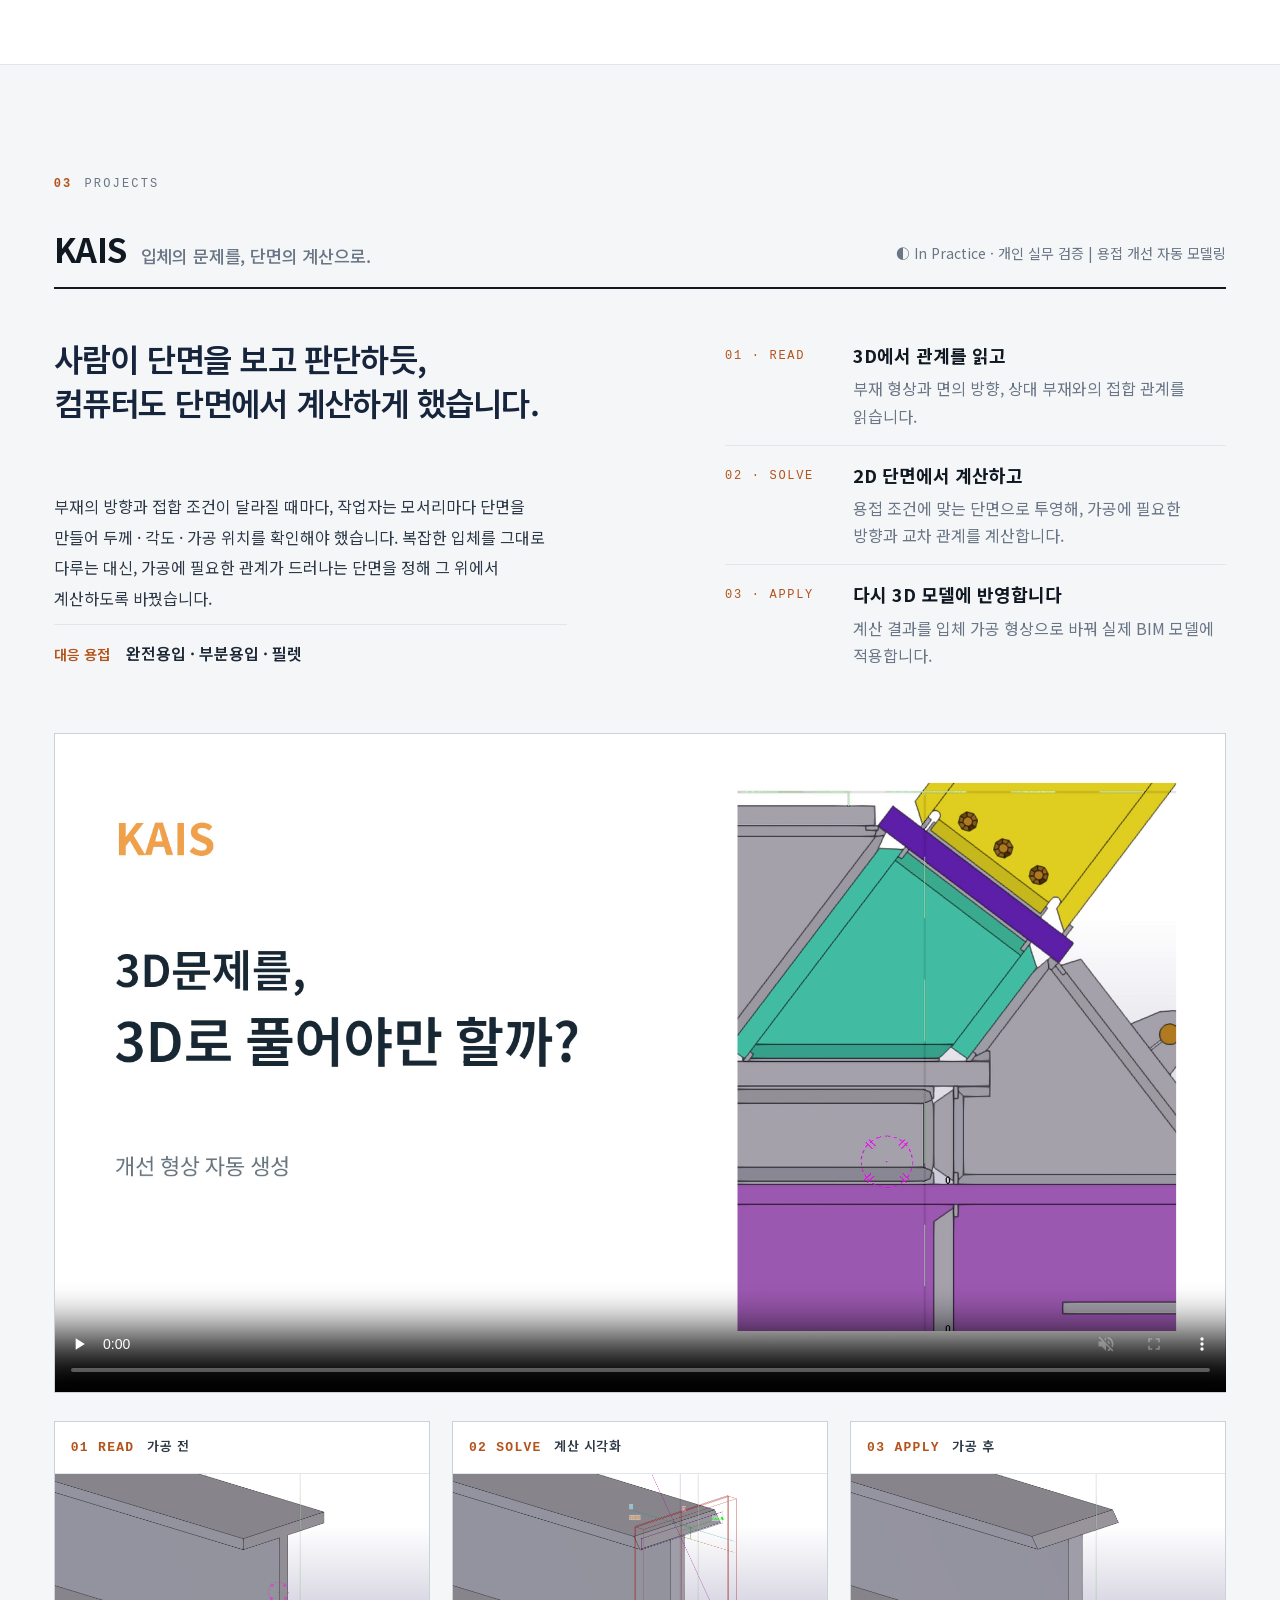
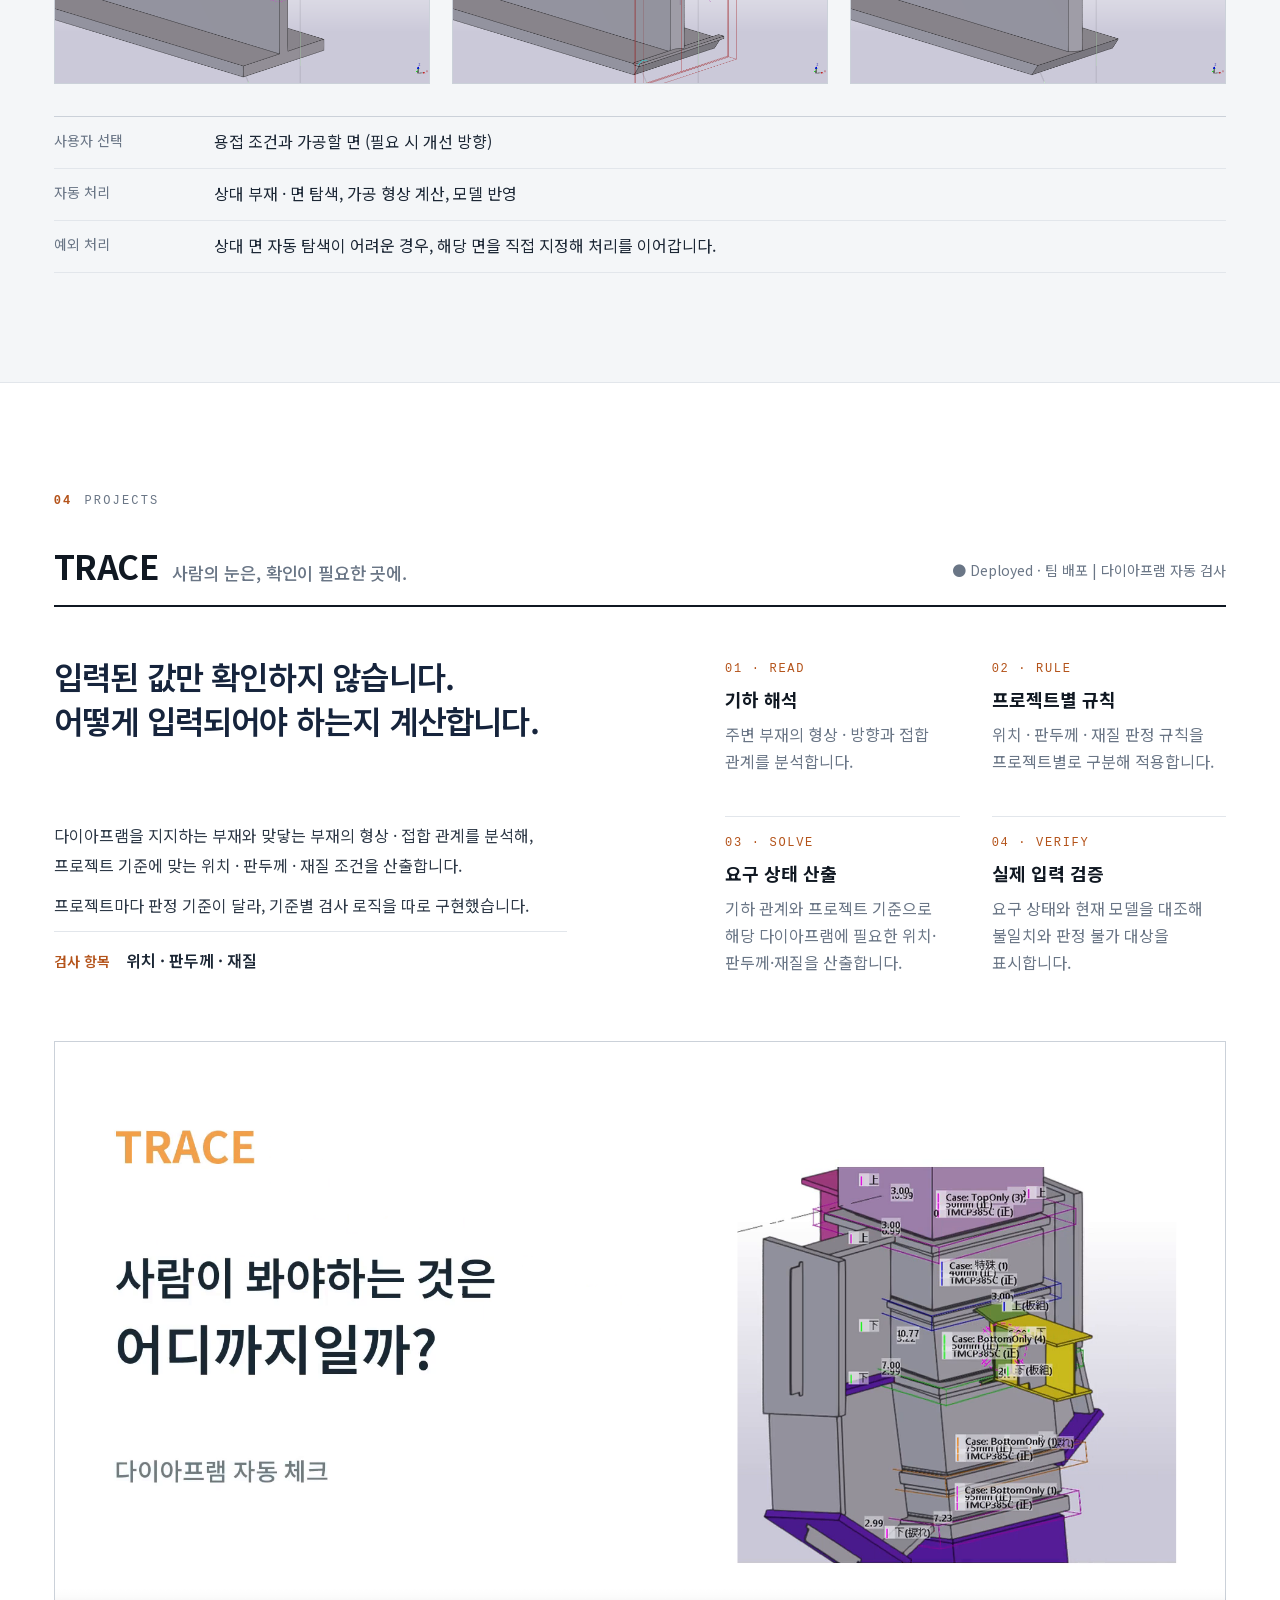
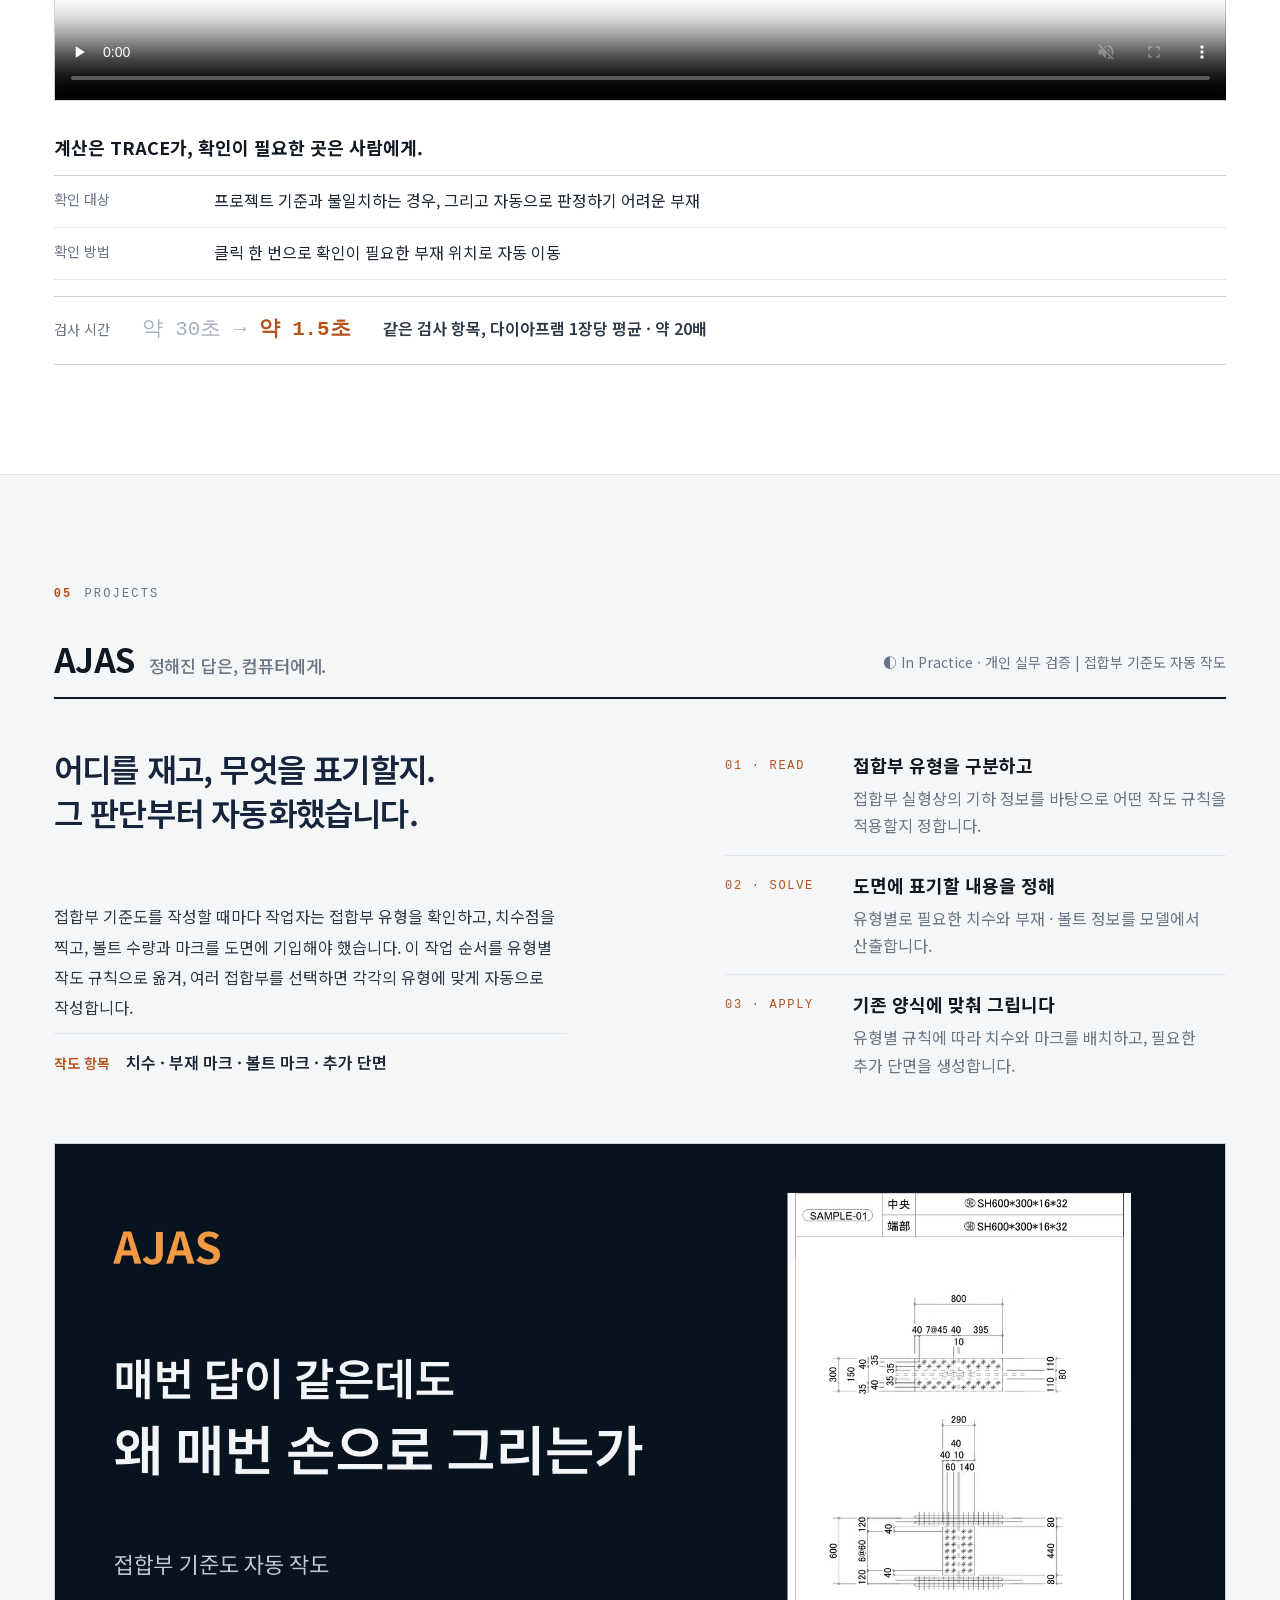
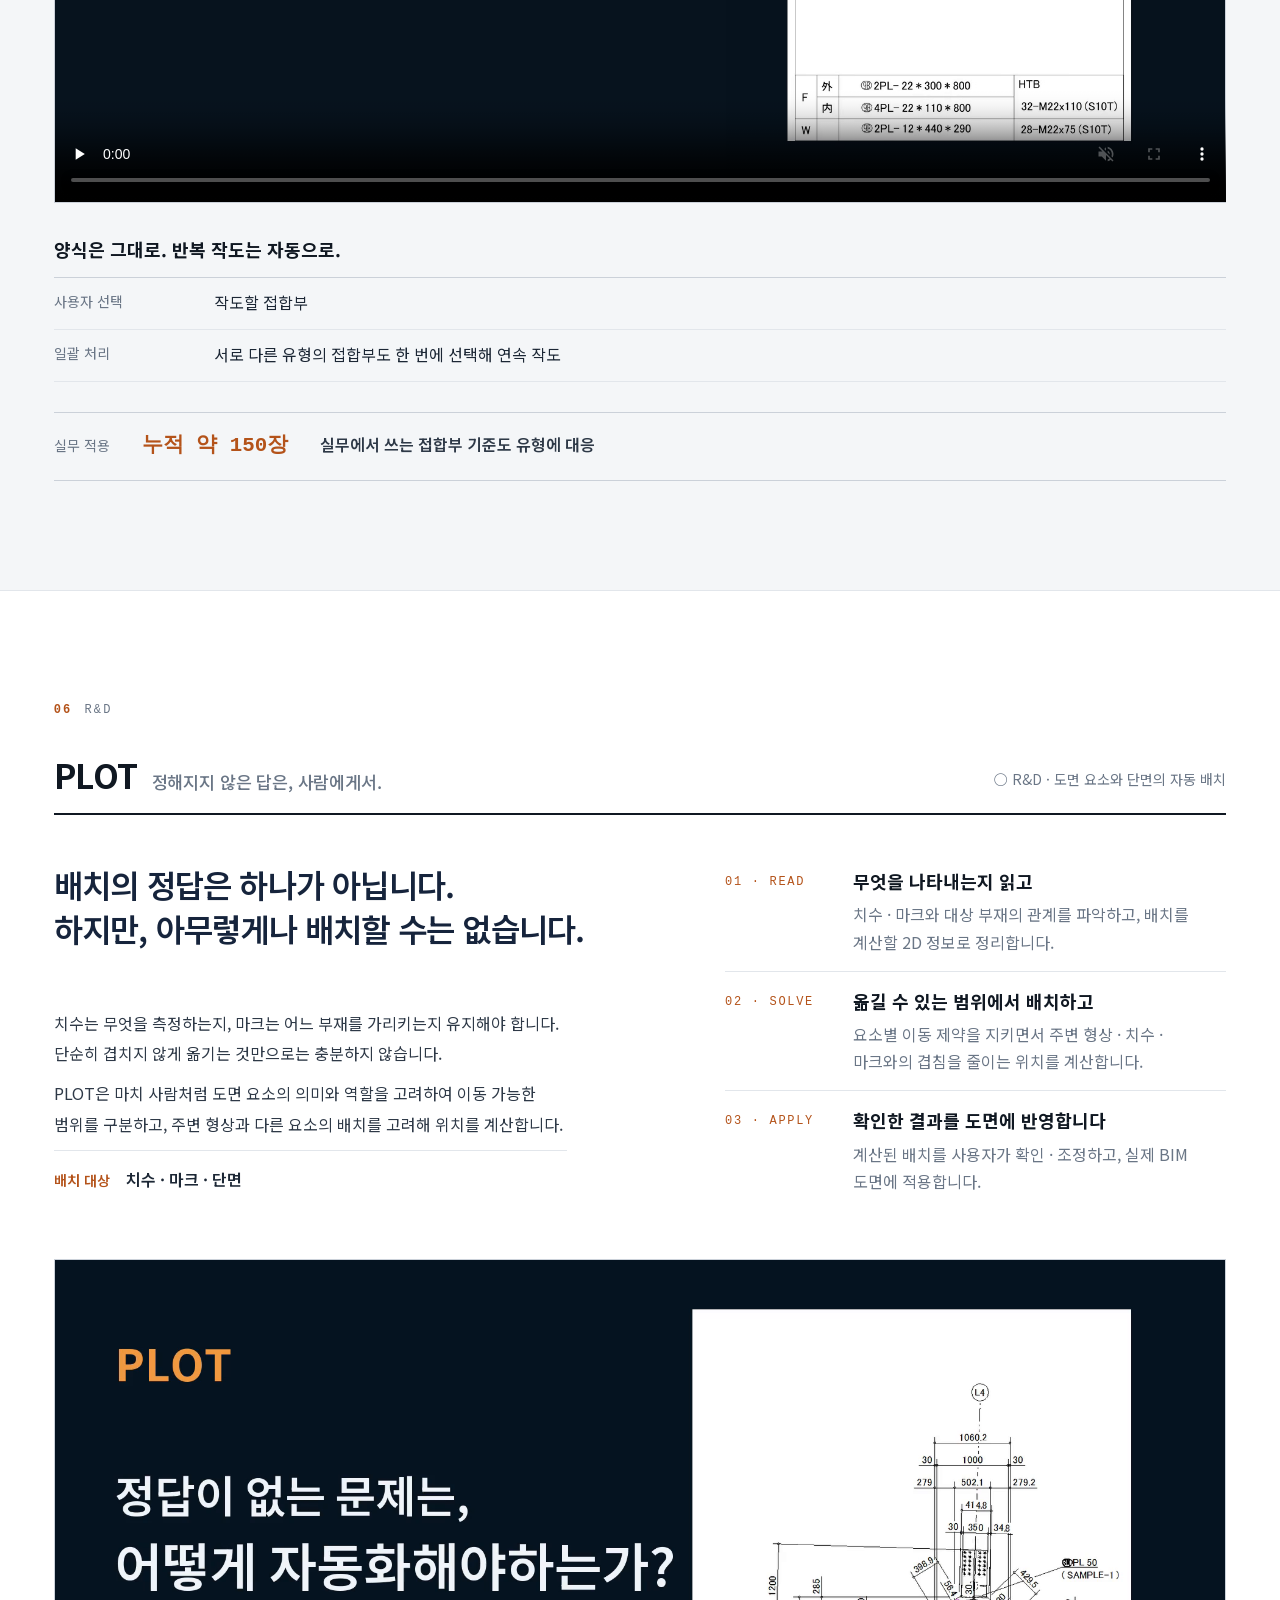
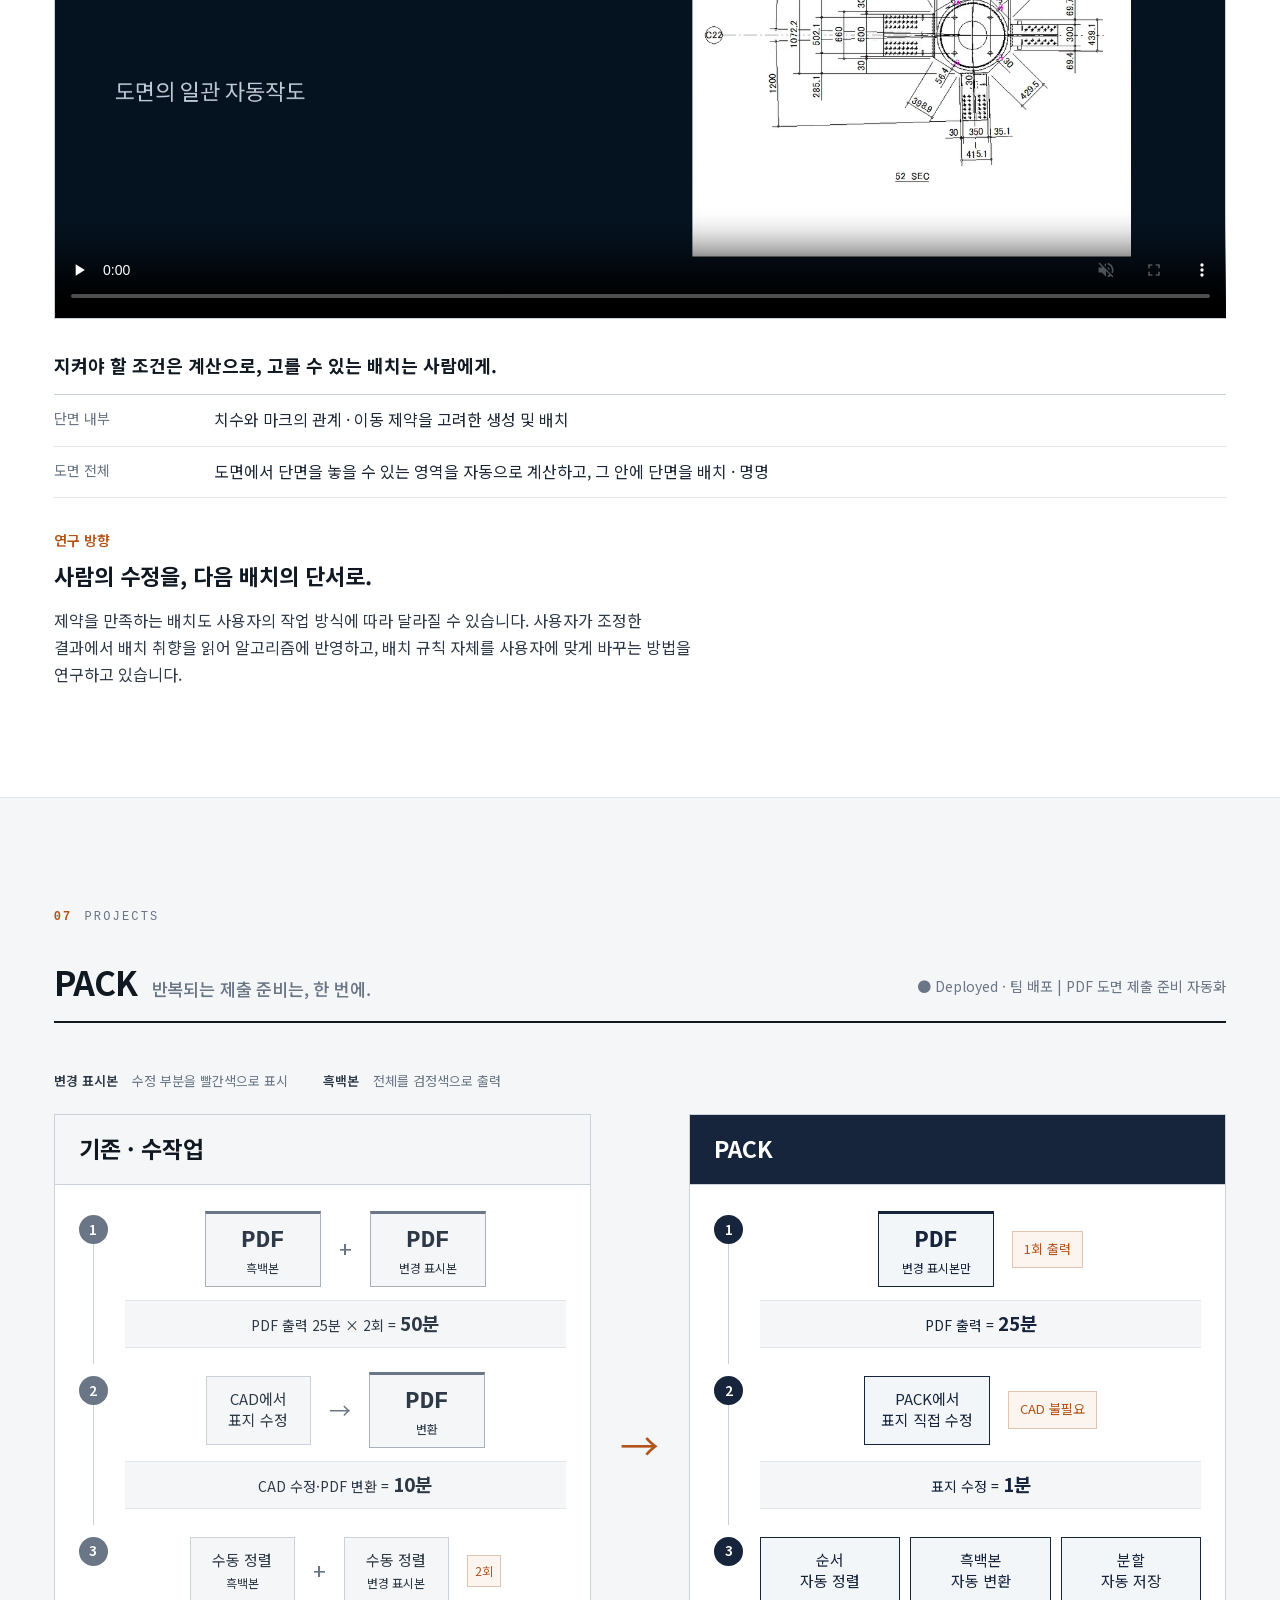
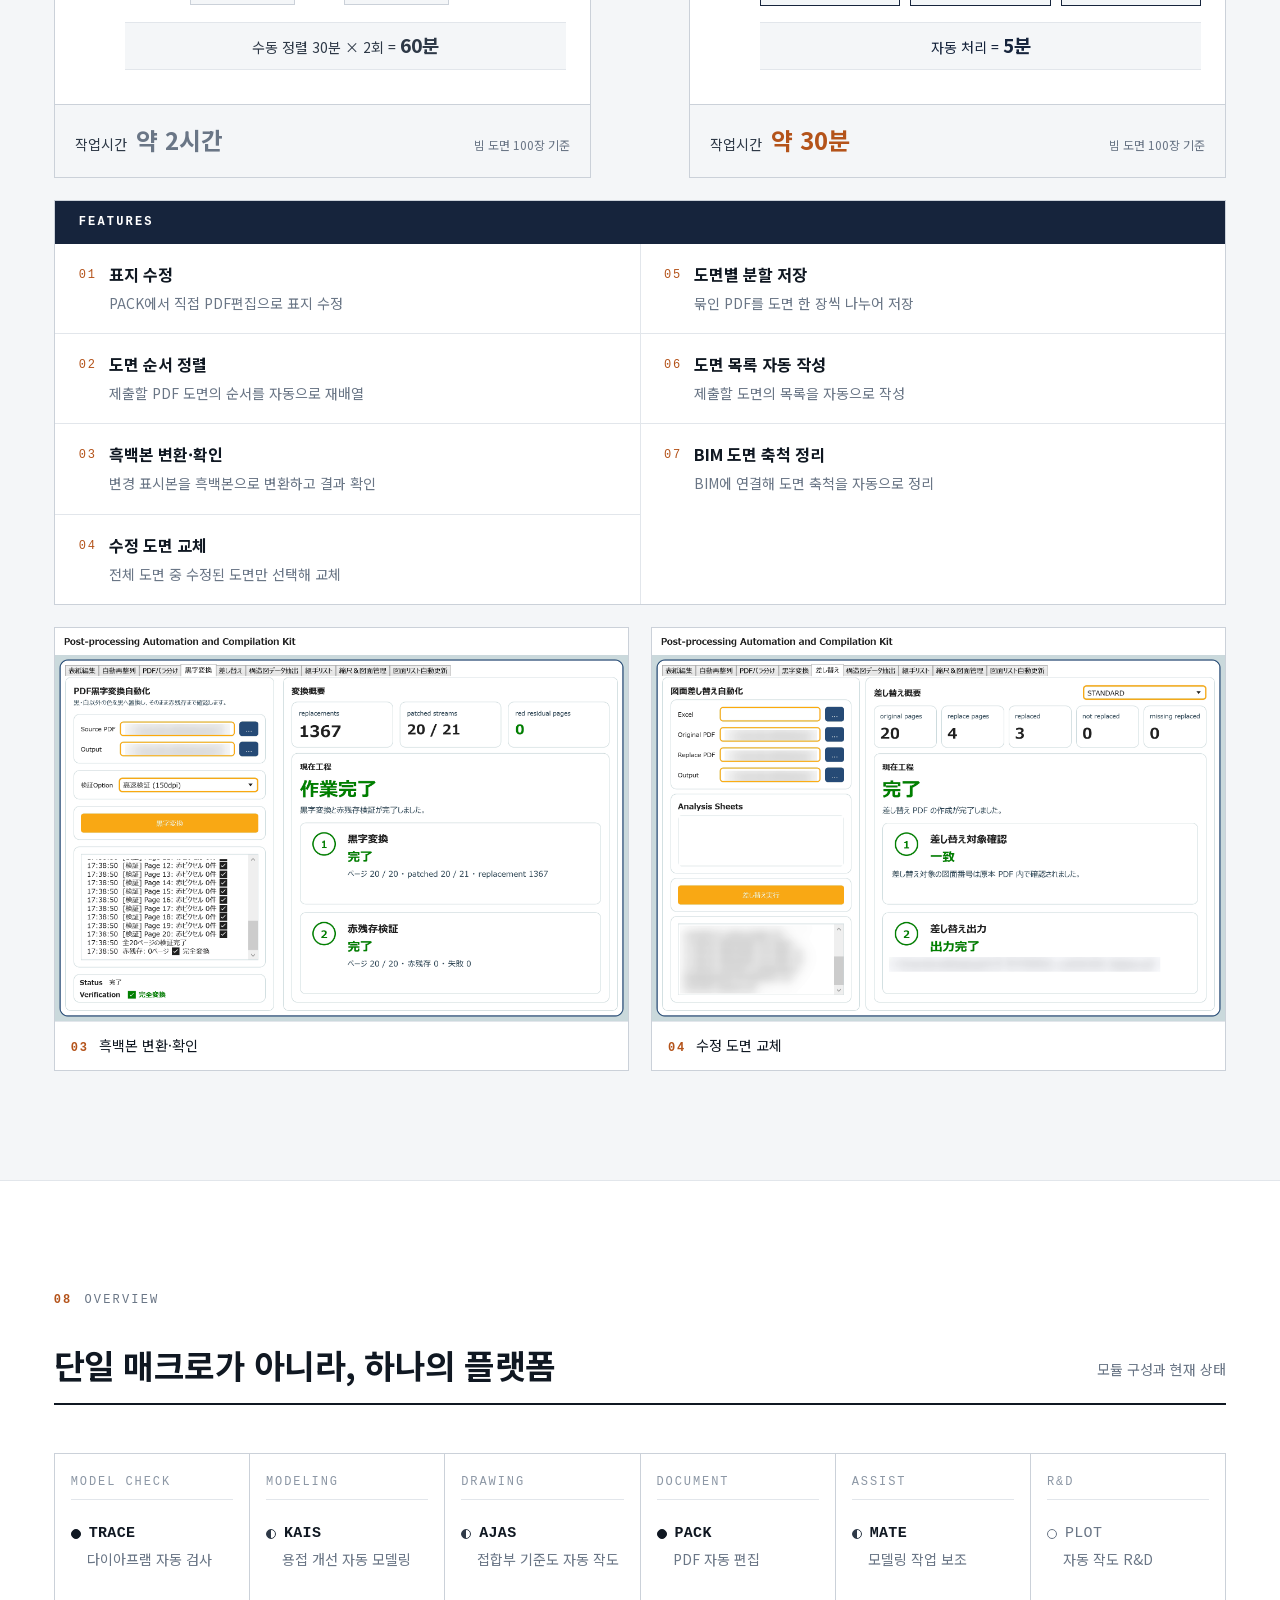
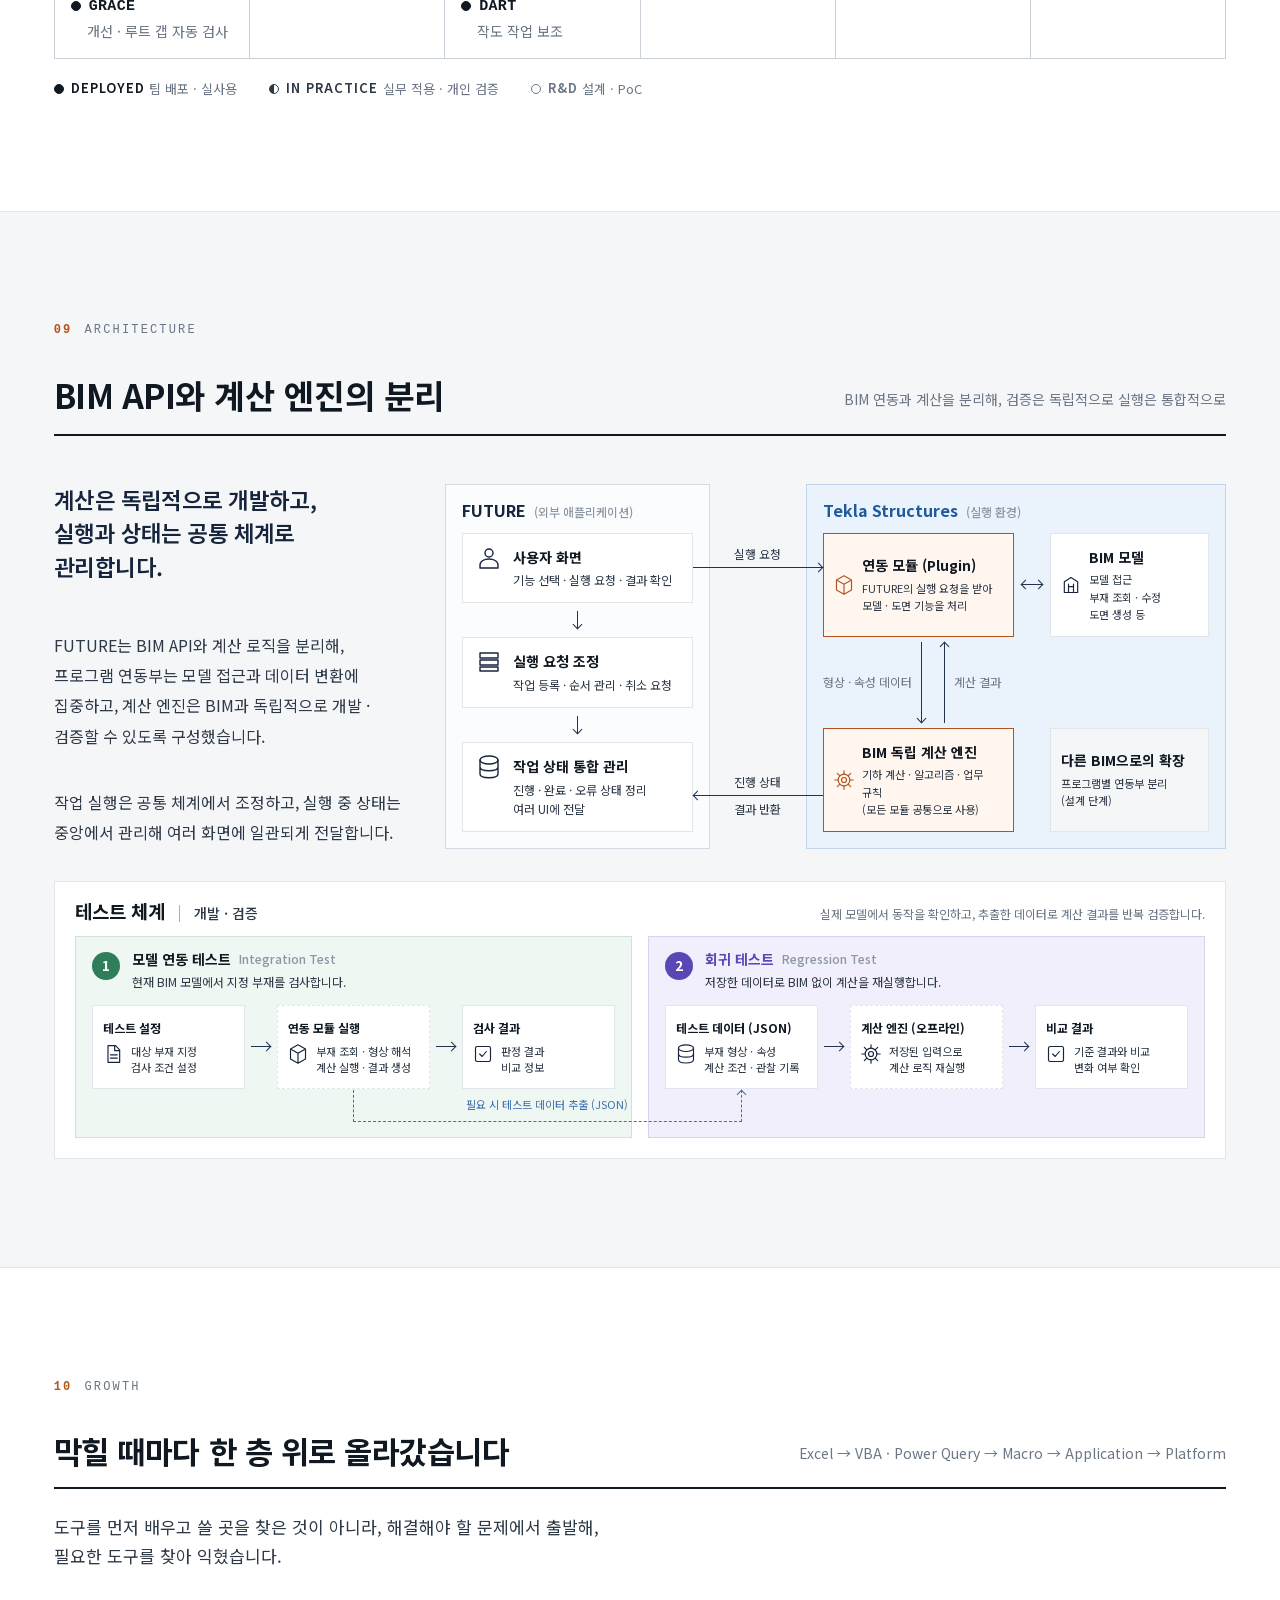
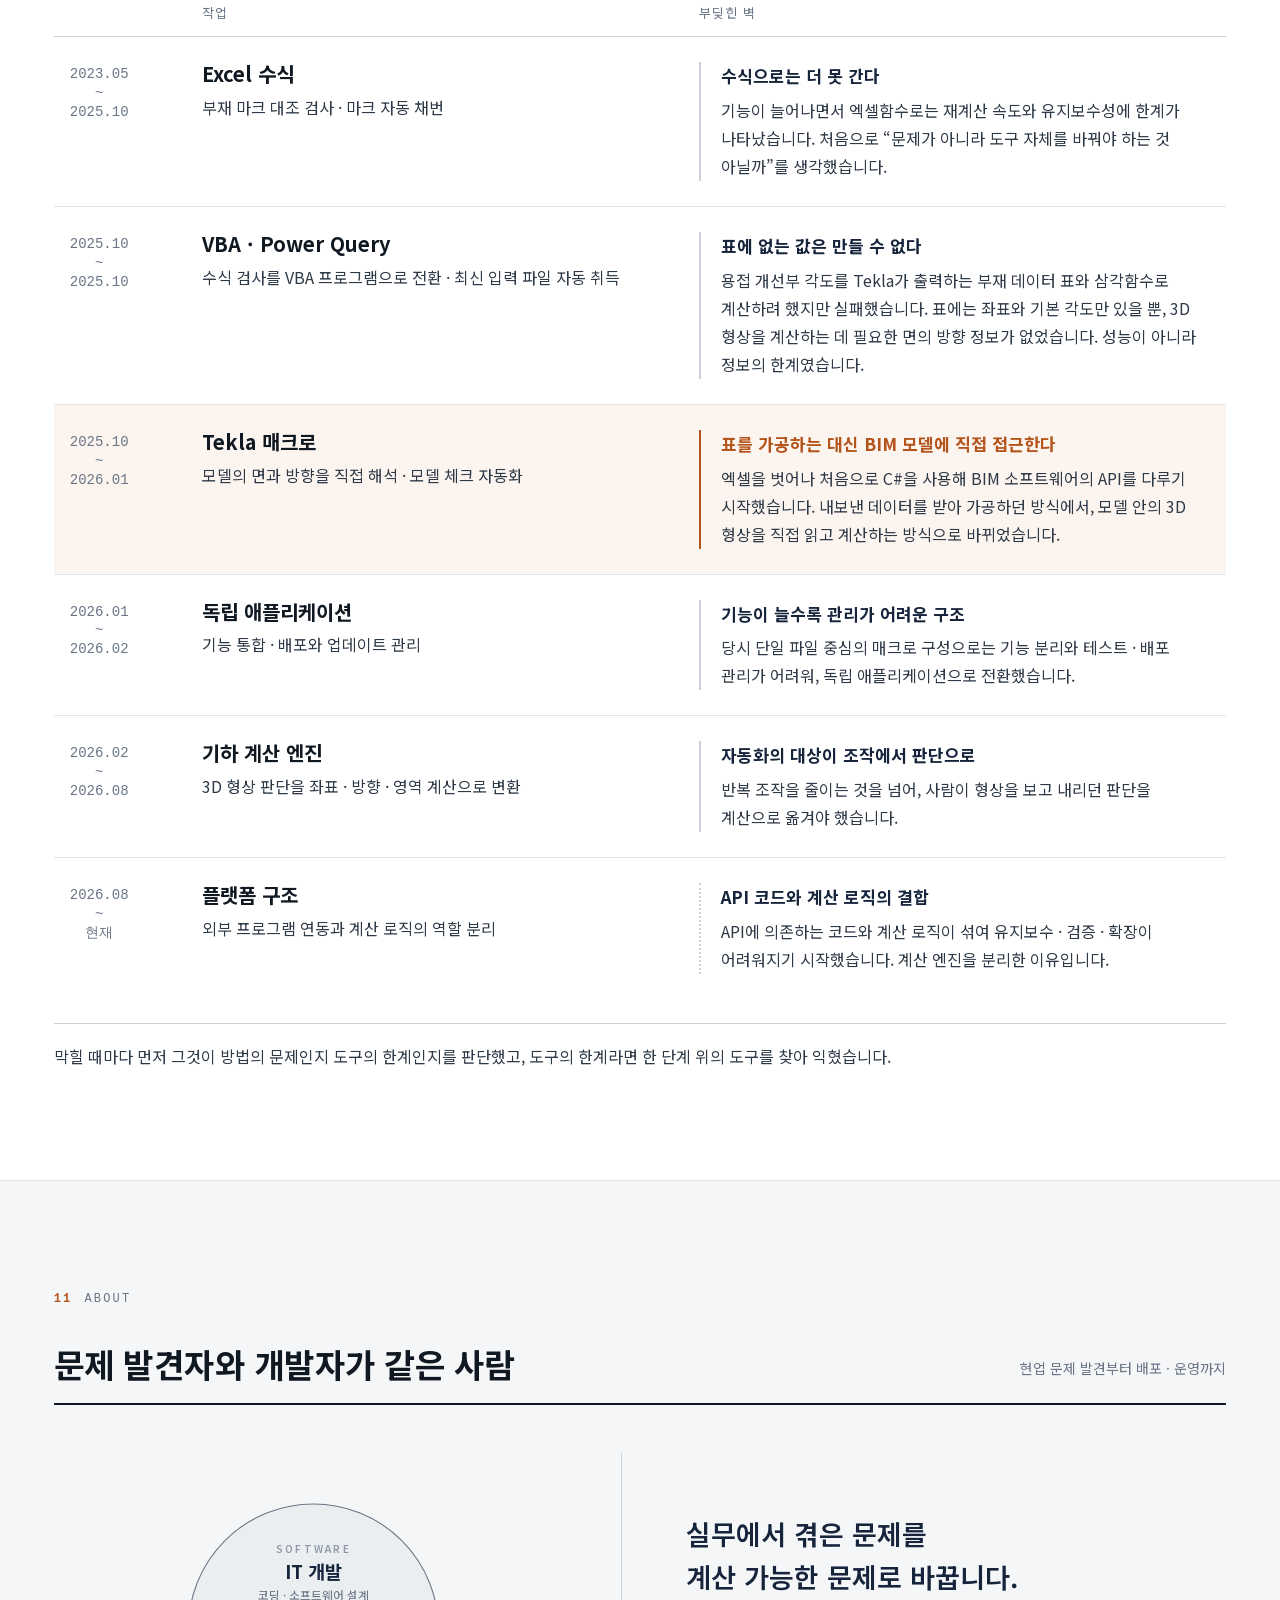
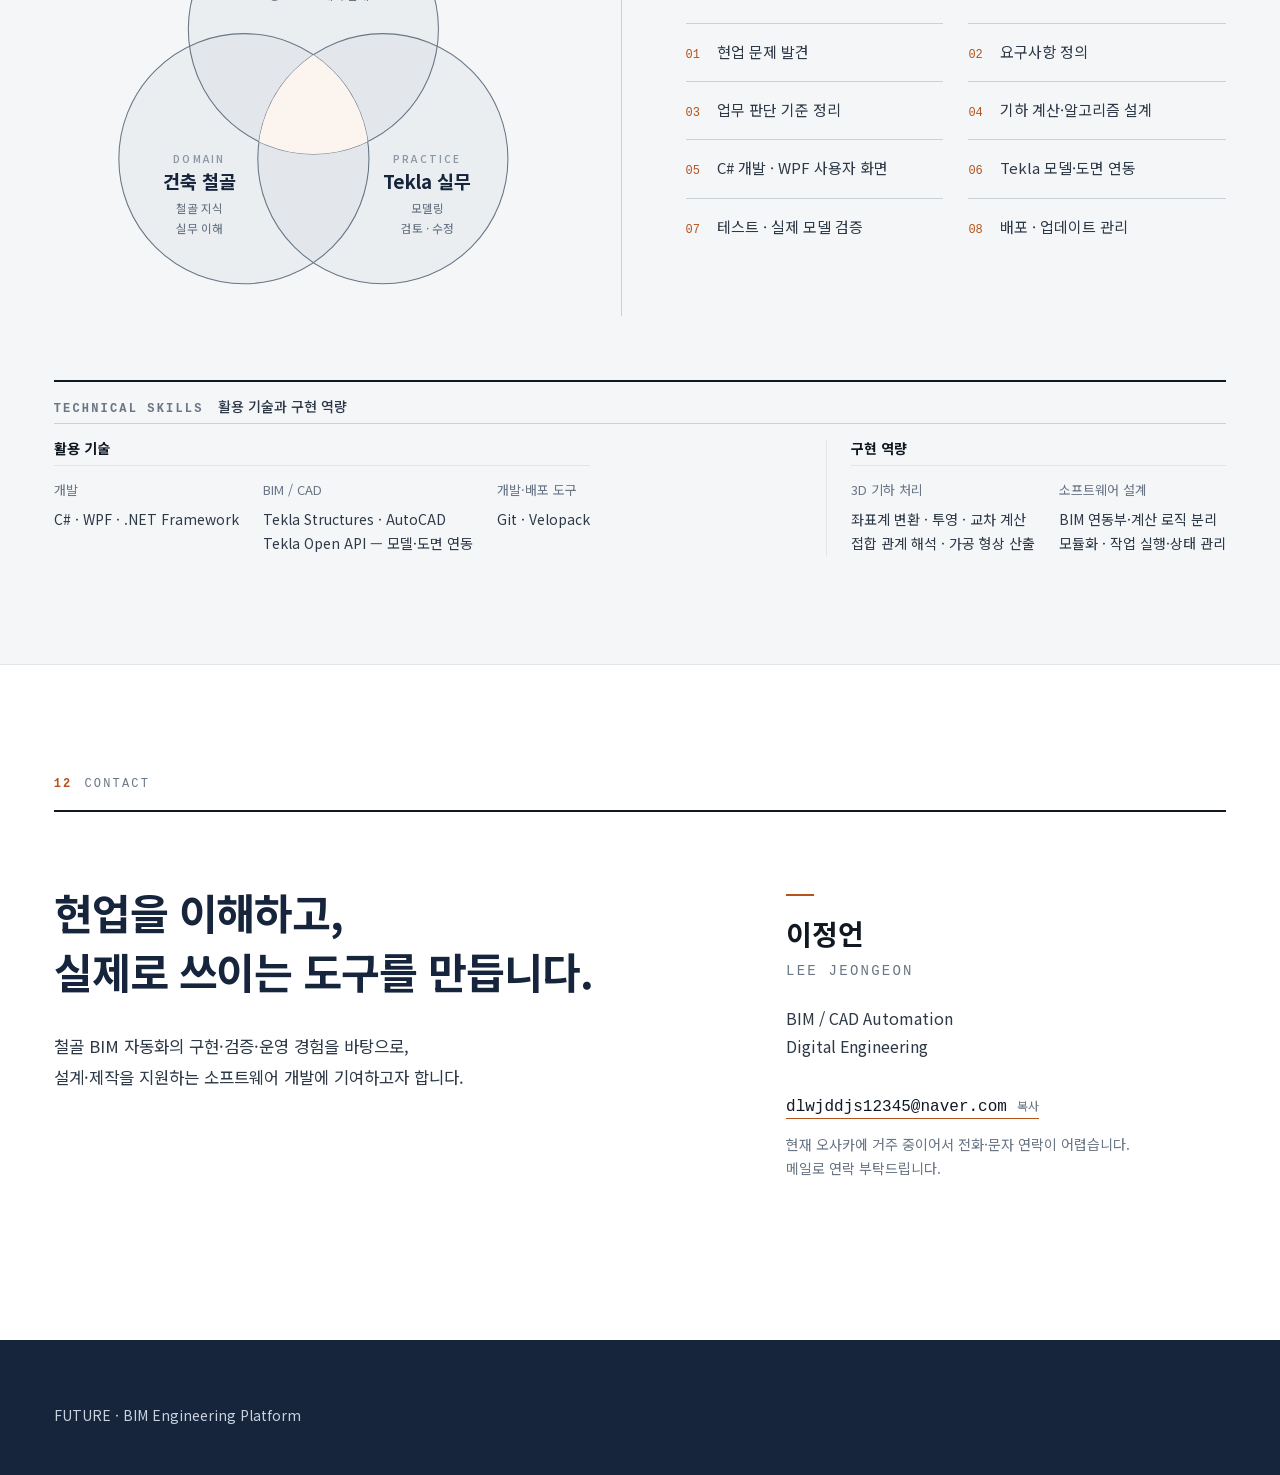
==== commit 0b883a8d: "Overview label MODELING, one-line bridge label, Japanese contact link to /jp" ====
--- a/index.html
+++ b/index.html
@@ -1,4 +1,4 @@
-<!doctype html><html lang="ko"><head><meta charset="utf-8"><meta name="viewport" content="width=device-width,initial-scale=1"><meta name="robots" content="noindex,nofollow,noarchive"><meta name="referrer" content="no-referrer"><meta name="description" content="LEE JEONGEON — Engineering Automation Portfolio"><title>FUTURE — Engineering Automation Platform | LEE JEONGEON</title><link rel="icon" href="data:,"><link rel="stylesheet" href="/styles.css"><script type="module" src="/src/main.js"></script></head><body><a class="skip-link" href="#main">본문으로 건너뛰기</a><nav class="nav" aria-label="섹션 이동"><div class="wrap nav__inner"><a class="nav__brand" href="#cover">FUTURE <span>/ LEE JEONGEON</span></a><ul class="nav__list"><li><a href="#impact">Adoption</a></li><li><a href="#kais">Projects</a></li><li><a href="#overview">Platform</a></li><li><a href="#growth">About</a></li></ul><div class="nav__lang" role="group" aria-label="언어"><a class="nav__lang-link" href="/" lang="ko" data-short="KO" aria-current="true">한국어</a><a class="nav__lang-link" href="/jp/" lang="ja" data-short="JA">日本語</a></div></div></nav><main id="main"><section class="section cover" id="cover">
+<!doctype html><html lang="ko"><head><meta charset="utf-8"><meta name="viewport" content="width=device-width,initial-scale=1"><meta name="robots" content="noindex,nofollow,noarchive"><meta name="referrer" content="no-referrer"><meta name="description" content="LEE JEONGEON — Engineering Automation Portfolio"><title>FUTURE — Engineering Automation Platform | LEE JEONGEON</title><link rel="icon" href="data:,"><link rel="stylesheet" href="/styles.css"><script type="module" src="/src/main.js"></script></head><body><a class="skip-link" href="#main">본문으로 건너뛰기</a><nav class="nav" aria-label="섹션 이동"><div class="wrap nav__inner"><a class="nav__brand" href="#cover">FUTURE <span>/ LEE JEONGEON</span></a><ul class="nav__list"><li><a href="#impact">Adoption</a></li><li><a href="#kais">Projects</a></li><li><a href="#overview">Platform</a></li><li><a href="#growth">About</a></li></ul><div class="nav__lang" role="group" aria-label="언어"><a class="nav__lang-link" href="/" lang="ko" data-short="KR" aria-current="true">한국어</a><a class="nav__lang-link" href="/jp/" lang="ja" data-short="JP">日本語</a></div></div></nav><main id="main"><section class="section cover" id="cover">
   <div class="wrap">
 
     <div class="cover__body">
@@ -35,7 +35,7 @@
     
 
   </div>
-</section><section class="section" id="impact"><div class="wrap"><header class="section__head"><div class="section__id"><span class="section__num">02</span><span class="eyebrow">Adoption</span></div><h2 class="section__title">실제 사용 실적</h2><p class="section__sub">사용 의무 없이도, 실무자가 자발적으로 반복 사용했습니다.</p></header><div class="impact-numbers"><div><strong>19<span>명</span></strong><h3>실제 사용자</h3><p>대상 모델러 약 30명 중</p></div><div><strong>4,562<span>건</span></strong><h3>누적 사용 이벤트</h3><p>집계 범위: TRACE / DART / PACK</p></div><div><strong>603<span>시간 18분</span></strong><h3>누적 사용 시간</h3><p>도구 사용 시간 · 운영 로그 기준</p></div></div><p class="feature-statement impact-summary">직접 개발하고 배포한 도구가<br>팀의 실제 업무에서 반복 사용되었습니다.</p></div></section><section class="section section--panel" id="kais"><div class="wrap"><header class="section__head"><div class="section__id"><span class="section__num">03</span><span class="eyebrow">Projects</span></div><h2 class="section__title">KAIS<span class="section__tagline">입체의 문제를, 단면의 계산으로.</span></h2><p class="section__sub">◐ In Practice · 개인 실무 검증 | 용접 개선 자동 모델링</p></header><div class="problem-layout kais-idea"><div><p class="feature-statement">사람이 단면을 보고 판단하듯,<br>컴퓨터도 단면에서<br class="m-only"> 계산하게 했습니다.</p><p>부재의 방향과 접합 조건이 달라질 때마다, 작업자는 모서리마다 단면을 만들어 두께 · 각도 · 가공 위치를 확인해야 했습니다. 복잡한 입체를 그대로 다루는 대신, 가공에 필요한 관계가 드러나는 단면을 정해 그 위에서 계산하도록 바꿨습니다.</p><p class="kais-weld"><span>대응 용접</span>완전용입 · 부분용입 · 필렛</p></div><ol class="kais-steps"><li><span>01 · Read</span><b>3D에서 관계를 읽고</b><p>부재 형상과 면의 방향, 상대 부재와의 접합 관계를 읽습니다.</p></li><li><span>02 · Solve</span><b>2D 단면에서 계산하고</b><p>용접 조건에 맞는 단면으로 투영해, 가공에 필요한 방향과 교차 관계를 계산합니다.</p></li><li><span>03 · Apply</span><b>다시 3D 모델에 반영합니다</b><p>계산 결과를 입체 가공 형상으로 바꿔 실제 BIM 모델에 적용합니다.</p></li></ol></div><div class="kais-evidence"><figure class="media feedback-video" data-demo="kais-demo"><div class="demo-screen"><img src="/assets/images/kais-poster.svg" width="1600" height="900" alt="KAIS 구현 영상"><p class="demo-empty">KAIS 구현 영상 · 준비 중</p></div></figure><div class="geometry-triptych"><figure><figcaption><b>01 Read</b> 가공 전</figcaption><img src="/assets/images/kais-before.png" width="1472" height="822" alt="KAIS BEFORE · 가공 전"></figure><figure><figcaption><b>02 Solve</b> 계산 시각화</figcaption><img src="/assets/images/kais-debug.png" width="1472" height="822" alt="KAIS GEOMETRY · 계산 시각화"></figure><figure><figcaption><b>03 Apply</b> 가공 후</figcaption><img src="/assets/images/kais-after.png" width="1472" height="822" alt="KAIS AFTER · 가공 후"></figure></div><dl class="kais-scope"><div><dt>사용자 선택</dt><dd>용접 조건과 가공할 면 (필요 시 개선 방향)</dd></div><div><dt>자동 처리</dt><dd>상대 부재 · 면 탐색, 가공 형상 계산, 모델 반영</dd></div><div><dt>예외 처리</dt><dd>상대 면 자동 탐색이 어려운 경우, 해당 면을 직접 지정해 처리를 이어갑니다.</dd></div></dl></div></div></section><section class="section" id="projects"><div class="wrap"><header class="section__head"><div class="section__id"><span class="section__num">04</span><span class="eyebrow">Projects</span></div><h2 class="section__title">TRACE<span class="section__tagline">사람의 눈은, 확인이 필요한 곳에.</span></h2><p class="section__sub">● Deployed · 팀 배포 | 다이아프램 자동 검사</p></header><div class="problem-layout kais-idea trace-idea"><div><p class="feature-statement">입력된 값만<br class="m-only"> 확인하지 않습니다.<br>어떻게 입력되어야<br class="m-only"> 하는지 계산합니다.</p><p>다이아프램을 지지하는 부재와 맞닿는 부재의 형상 · 접합 관계를 분석해, 프로젝트 기준에 맞는 위치 · 판두께 · 재질 조건을 산출합니다.</p><p>프로젝트마다 판정 기준이 달라, 기준별 검사 로직을 따로 구현했습니다.</p><p class="kais-weld"><span>검사 항목</span>위치 · 판두께 · 재질</p></div><ol class="kais-steps"><li><span>01 · Read</span><b>기하 해석</b><p>주변 부재의 형상 · 방향과 접합 관계를 분석합니다.</p></li><li><span>02 · Rule</span><b>프로젝트별 규칙</b><p>위치 · 판두께 · 재질 판정 규칙을 프로젝트별로 구분해 적용합니다.</p></li><li><span>03 · Solve</span><b>요구 상태 산출</b><p>기하 관계와 프로젝트 기준으로 해당 다이아프램에 필요한 위치·판두께·재질을 산출합니다.</p></li><li><span>04 · Verify</span><b>실제 입력 검증</b><p>요구 상태와 현재 모델을 대조해 불일치와 판정 불가 대상을 표시합니다.</p></li></ol></div><figure class="media demo-large" data-demo="trace-demo"><div class="demo-screen"><img src="/assets/images/trace-poster.svg" width="1600" height="900" alt="TRACE 구현 영상"><p class="demo-empty">TRACE 구현 영상 · 준비 중</p></div></figure><div class="trace-result"><p class="trace-bridge">계산은 TRACE가, 확인이 필요한 곳은 사람에게.</p><dl class="kais-scope"><div><dt>확인 대상</dt><dd>프로젝트 기준과 불일치하는 경우, 그리고 자동으로 판정하기 어려운 부재</dd></div><div><dt>확인 방법</dt><dd>클릭 한 번으로 확인이 필요한 부재 위치로 자동 이동</dd></div></dl></div><div class="metricbar"><span class="metricbar__k">검사 시간</span><span class="metricbar__v"><del>약 30초</del> <em>→</em> <b>약 1.5초</b></span><span class="metricbar__v metricbar__v--text">같은 검사 항목, 다이아프램 1장당 평균 · 약 20배</span></div></div></section><section class="section section--panel" id="ajas"><div class="wrap"><header class="section__head"><div class="section__id"><span class="section__num">05</span><span class="eyebrow">Projects</span></div><h2 class="section__title">AJAS<span class="section__tagline">정해진 답은, 컴퓨터에게.</span></h2><p class="section__sub">◐ In Practice · 개인 실무 검증 | 접합부 기준도 자동 작도</p></header><div class="problem-layout kais-idea ajas-idea"><div><p class="feature-statement">어디를 재고, 무엇을 표기할지.<br>그 판단부터<br class="m-only"> 자동화했습니다.</p><p>접합부 기준도를 작성할 때마다 작업자는 접합부 유형을 확인하고, 치수점을 찍고, 볼트 수량과 마크를 도면에 기입해야 했습니다. 이 작업 순서를 유형별 작도 규칙으로 옮겨, 여러 접합부를 선택하면 각각의 유형에 맞게 자동으로 작성합니다.</p><p class="kais-weld"><span>작도 항목</span>치수 · 부재 마크 · 볼트 마크 · 추가 단면</p></div><ol class="kais-steps"><li><span>01 · Read</span><b>접합부 유형을 구분하고</b><p>접합부 실형상의 기하 정보를 바탕으로 어떤 작도 규칙을 적용할지 정합니다.</p></li><li><span>02 · Solve</span><b>도면에 표기할 내용을 정해</b><p>유형별로 필요한 치수와 부재 · 볼트 정보를 모델에서 산출합니다.</p></li><li><span>03 · Apply</span><b>기존 양식에 맞춰 그립니다</b><p>유형별 규칙에 따라 치수와 마크를 배치하고, 필요한 추가 단면을 생성합니다.</p></li></ol></div><figure class="media demo-large" data-demo="ajas-demo"><div class="demo-screen"><img src="/assets/images/ajas-after.svg" width="1600" height="1000" alt="AJAS 구현 영상"><p class="demo-empty">AJAS 구현 영상 · 준비 중</p></div></figure><div class="trace-result"><p class="trace-bridge">양식은 그대로. 반복 작도는 자동으로.</p><dl class="kais-scope"><div><dt>사용자 선택</dt><dd>작도할 접합부</dd></div><div><dt>일괄 처리</dt><dd>서로 다른 유형의 접합부도 한 번에 선택해 연속 작도</dd></div></dl></div><div class="metricbar"><span class="metricbar__k">실무 적용</span><span class="metricbar__v"><b>누적 약 150장</b></span><span class="metricbar__v metricbar__v--text">실무에서 쓰는 접합부 기준도 유형에 대응</span></div></div></section><section class="section" id="rnd"><div class="wrap"><header class="section__head"><div class="section__id"><span class="section__num">06</span><span class="eyebrow">R&D</span></div><h2 class="section__title">PLOT<span class="section__tagline">정해지지 않은 답은, 사람에게서.</span></h2><p class="section__sub">○ R&D · 도면 요소와 단면의 자동 배치</p></header><div class="problem-layout kais-idea plot-idea"><div><p class="feature-statement">배치의 정답은 하나가 아닙니다.<br>하지만, 아무렇게나<br class="m-only"> 배치할 수는 없습니다.</p><p>치수는 무엇을 측정하는지, 마크는 어느 부재를 가리키는지 유지해야 합니다. 단순히 겹치지 않게 옮기는 것만으로는 충분하지 않습니다.</p><p>PLOT은 마치 사람처럼 도면 요소의 의미와 역할을 고려하여 이동 가능한 범위를 구분하고, 주변 형상과 다른 요소의 배치를 고려해 위치를 계산합니다.</p><p class="kais-weld"><span>배치 대상</span>치수 · 마크 · 단면</p></div><ol class="kais-steps"><li><span>01 · Read</span><b>무엇을 나타내는지 읽고</b><p>치수 · 마크와 대상 부재의 관계를 파악하고, 배치를 계산할 2D 정보로 정리합니다.</p></li><li><span>02 · Solve</span><b>옮길 수 있는 범위에서 배치하고</b><p>요소별 이동 제약을 지키면서 주변 형상 · 치수 · 마크와의 겹침을 줄이는 위치를 계산합니다.</p></li><li><span>03 · Apply</span><b>확인한 결과를 도면에 반영합니다</b><p>계산된 배치를 사용자가 확인 · 조정하고, 실제 BIM 도면에 적용합니다.</p></li></ol></div><figure class="media demo-large" data-demo="plot-demo"><div class="demo-screen"><img src="/assets/images/plot-demo-ko-poster.png" width="1920" height="1080" alt="PLOT 구현 영상"><p class="demo-empty">PLOT 구현 영상 · 준비 중</p></div></figure><div class="trace-result"><p class="trace-bridge">지켜야 할 조건은 계산으로, 고를 수 있는 배치는 사람에게.</p><dl class="kais-scope"><div><dt>단면 내부</dt><dd>치수와 마크의 관계 · 이동 제약을 고려한 생성 및 배치</dd></div><div><dt>도면 전체</dt><dd>도면에서 단면을 놓을 수 있는 영역을 자동으로 계산하고, 그 안에 단면을 배치 · 명명</dd></div></dl></div><div class="project-details plot-details"><div><h3><small>연구 방향</small>사람의 수정을, 다음 배치의 단서로.</h3><p>제약을 만족하는 배치도 사용자의 작업 방식에 따라 달라질 수 있습니다. 사용자가 조정한 결과에서 배치 취향을 읽어 알고리즘에 반영하고, 배치 규칙 자체를 사용자에 맞게 바꾸는 방법을 연구하고 있습니다.</p></div></div></div></section><section class="section section--panel" id="pack"><div class="wrap"><header class="section__head"><div class="section__id"><span class="section__num">07</span><span class="eyebrow">Projects</span></div><h2 class="section__title">PACK<span class="section__tagline">반복되는 제출 준비는, 한 번에.</span></h2><p class="section__sub">● Deployed · 팀 배포 | PDF 도면 제출 준비 자동화</p></header><p class="pack-editions"><span><b>변경 표시본</b> 수정 부분을 빨간색으로 표시</span><span><b>흑백본</b> 전체를 검정색으로 출력</span></p><div class="pack-visual"><article class="pack-lane manual"><h3>기존 · 수작업</h3><ol><li><span class="pack-number">1</span><div class="pack-stage"><div class="pack-objects"><div class="paper-node"><b>PDF</b><span>흑백본</span></div><span class="pack-plus">+</span><div class="paper-node"><b>PDF</b><span>변경 표시본</span></div></div><p class="pack-timing">PDF 출력 25분 × 2회 = <b>50분</b></p></div></li><li><span class="pack-number">2</span><div class="pack-stage"><div class="pack-objects"><div class="process-node">CAD에서<br>표지 수정</div><span class="pack-plus">→</span><div class="paper-node"><b>PDF</b><span>변환</span></div></div><p class="pack-timing">CAD 수정·PDF 변환 = <b>10분</b></p></div></li><li><span class="pack-number">3</span><div class="pack-stage"><div class="pack-objects"><div class="process-node">수동 정렬<span>흑백본</span></div><span class="pack-plus">+</span><div class="process-node">수동 정렬<span>변경 표시본</span></div><span class="repeat-count">2회</span></div><p class="pack-timing">수동 정렬 30분 × 2회 = <b>60분</b></p></div></li></ol><p class="lane-total">작업시간 <b>약 2시간</b><span>빔 도면 100장 기준</span></p></article><div class="pack-transition" aria-hidden="true"><span>→</span></div><article class="pack-lane automated"><h3>PACK</h3><ol><li><span class="pack-number">1</span><div class="pack-stage"><div class="pack-objects"><div class="paper-node"><b>PDF</b><span>변경 표시본만</span></div><span class="pack-flag">1회 출력</span></div><p class="pack-timing">PDF 출력 = <b>25분</b></p></div></li><li><span class="pack-number">2</span><div class="pack-stage"><div class="pack-objects"><div class="process-node">PACK에서<br>표지 직접 수정</div><span class="pack-flag">CAD 불필요</span></div><p class="pack-timing">표지 수정 = <b>1분</b></p></div></li><li><span class="pack-number">3</span><div class="pack-stage"><div class="pack-objects compact"><div class="process-node">순서<br>자동 정렬</div><div class="process-node">흑백본<br>자동 변환</div><div class="process-node">분할<br>자동 저장</div></div><p class="pack-timing">자동 처리 = <b>5분</b></p></div></li></ol><p class="lane-total">작업시간 <b>약 30분</b><span>빔 도면 100장 기준</span></p></article></div><div class="pack-features"><h3>Features</h3><ol><li><span>01</span><b>표지 수정</b><p>PACK에서 직접 PDF편집으로 표지 수정</p></li><li><span>02</span><b>도면 순서 정렬</b><p>제출할 PDF 도면의 순서를 자동으로 재배열</p></li><li><span>03</span><b>흑백본 변환·확인</b><p>변경 표시본을 흑백본으로 변환하고 결과 확인</p></li><li><span>04</span><b>수정 도면 교체</b><p>전체 도면 중 수정된 도면만 선택해 교체</p></li><li><span>05</span><b>도면별 분할 저장</b><p>묶인 PDF를 도면 한 장씩 나누어 저장</p></li><li><span>06</span><b>도면 목록 자동 작성</b><p>제출할 도면의 목록을 자동으로 작성</p></li><li><span>07</span><b>BIM 도면 축척 정리</b><p>BIM에 연결해 도면 축척을 자동으로 정리</p></li></ol></div><div class="pack-screens"><figure><img src="/assets/images/pack-screen-black.png" width="2040" height="1400" loading="lazy" alt="PACK 흑백본 변환·확인 화면"><figcaption><b>03</b>흑백본 변환·확인</figcaption></figure><figure><img src="/assets/images/pack-screen-replace.png" width="2040" height="1400" loading="lazy" alt="PACK 수정 도면 교체 화면"><figcaption><b>04</b>수정 도면 교체</figcaption></figure></div></div></section><section class="section" id="overview">
+</section><section class="section" id="impact"><div class="wrap"><header class="section__head"><div class="section__id"><span class="section__num">02</span><span class="eyebrow">Adoption</span></div><h2 class="section__title">실제 사용 실적</h2><p class="section__sub">사용 의무 없이도, 실무자가 자발적으로 반복 사용했습니다.</p></header><div class="impact-numbers"><div><strong>19<span>명</span></strong><h3>실제 사용자</h3><p>대상 모델러 약 30명 중</p></div><div><strong>4,562<span>건</span></strong><h3>누적 사용 이벤트</h3><p>집계 범위: TRACE / DART / PACK</p></div><div><strong>603<span>시간 18분</span></strong><h3>누적 사용 시간</h3><p>도구 사용 시간 · 운영 로그 기준</p></div></div><p class="feature-statement impact-summary">직접 개발하고 배포한 도구가<br>팀의 실제 업무에서 <span class="nb">반복 사용되었습니다.</span></p></div></section><section class="section section--panel" id="kais"><div class="wrap"><header class="section__head"><div class="section__id"><span class="section__num">03</span><span class="eyebrow">Projects</span></div><h2 class="section__title">KAIS<span class="section__tagline">입체의 문제를, 단면의 계산으로.</span></h2><p class="section__sub">◐ In Practice · 개인 실무 검증 | 용접 개선 자동 모델링</p></header><div class="problem-layout kais-idea"><div><p class="feature-statement">사람이 단면을 보고 판단하듯,<br>컴퓨터도 단면에서<br class="m-only"> 계산하게 했습니다.</p><p>부재의 방향과 접합 조건이 달라질 때마다, 작업자는 모서리마다 단면을 만들어 두께 · 각도 · 가공 위치를 확인해야 했습니다. 복잡한 입체를 그대로 다루는 대신, 가공에 필요한 관계가 드러나는 단면을 정해 그 위에서 계산하도록 바꿨습니다.</p><p class="kais-weld"><span>대응 용접</span>완전용입 · 부분용입 · 필렛</p></div><ol class="kais-steps"><li><span>01 · Read</span><b>3D에서 관계를 읽고</b><p>부재 형상과 면의 방향, 상대 부재와의 접합 관계를 읽습니다.</p></li><li><span>02 · Solve</span><b>2D 단면에서 계산하고</b><p>용접 조건에 맞는 단면으로 투영해, 가공에 필요한 방향과 교차 관계를 계산합니다.</p></li><li><span>03 · Apply</span><b>다시 3D 모델에 반영합니다</b><p>계산 결과를 입체 가공 형상으로 바꿔 실제 BIM 모델에 적용합니다.</p></li></ol></div><div class="kais-evidence"><figure class="media feedback-video" data-demo="kais-demo"><div class="demo-screen"><img src="/assets/images/kais-poster.svg" width="1600" height="900" alt="KAIS 구현 영상"><p class="demo-empty">KAIS 구현 영상 · 준비 중</p></div></figure><div class="geometry-triptych"><figure><figcaption><b>01 Read</b> 가공 전</figcaption><img src="/assets/images/kais-before.png" width="1472" height="822" alt="KAIS BEFORE · 가공 전"></figure><figure><figcaption><b>02 Solve</b> 계산 시각화</figcaption><img src="/assets/images/kais-debug.png" width="1472" height="822" alt="KAIS GEOMETRY · 계산 시각화"></figure><figure><figcaption><b>03 Apply</b> 가공 후</figcaption><img src="/assets/images/kais-after.png" width="1472" height="822" alt="KAIS AFTER · 가공 후"></figure></div><dl class="kais-scope"><div><dt>사용자 선택</dt><dd>용접 조건과 가공할 면 (필요 시 개선 방향)</dd></div><div><dt>자동 처리</dt><dd>상대 부재 · 면 탐색, 가공 형상 계산, 모델 반영</dd></div><div><dt>예외 처리</dt><dd>상대 면 자동 탐색이 어려운 경우, 해당 면을 직접 지정해 처리를 이어갑니다.</dd></div></dl></div></div></section><section class="section" id="projects"><div class="wrap"><header class="section__head"><div class="section__id"><span class="section__num">04</span><span class="eyebrow">Projects</span></div><h2 class="section__title">TRACE<span class="section__tagline">사람의 눈은, 확인이 필요한 곳에.</span></h2><p class="section__sub">● Deployed · 팀 배포 | 다이아프램 자동 검사</p></header><div class="problem-layout kais-idea trace-idea"><div><p class="feature-statement">입력된 값만<br class="m-only"> 확인하지 않습니다.<br>어떻게 입력되어야<br class="m-only"> 하는지 계산합니다.</p><p>다이아프램을 지지하는 부재와 맞닿는 부재의 형상 · 접합 관계를 분석해, 프로젝트 기준에 맞는 위치 · 판두께 · 재질 조건을 산출합니다.</p><p>프로젝트마다 판정 기준이 달라, 기준별 검사 로직을 따로 구현했습니다.</p><p class="kais-weld"><span>검사 항목</span>위치 · 판두께 · 재질</p></div><ol class="kais-steps"><li><span>01 · Read</span><b>기하 해석</b><p>주변 부재의 형상 · 방향과 접합 관계를 분석합니다.</p></li><li><span>02 · Rule</span><b>프로젝트별 규칙</b><p>위치 · 판두께 · 재질 판정 규칙을 프로젝트별로 구분해 적용합니다.</p></li><li><span>03 · Solve</span><b>요구 상태 산출</b><p>기하 관계와 프로젝트 기준으로 해당 다이아프램에 필요한 위치·판두께·재질을 산출합니다.</p></li><li><span>04 · Verify</span><b>실제 입력 검증</b><p>요구 상태와 현재 모델을 대조해 불일치와 판정 불가 대상을 표시합니다.</p></li></ol></div><figure class="media demo-large" data-demo="trace-demo"><div class="demo-screen"><img src="/assets/images/trace-poster.svg" width="1600" height="900" alt="TRACE 구현 영상"><p class="demo-empty">TRACE 구현 영상 · 준비 중</p></div></figure><div class="trace-result"><p class="trace-bridge">계산은 TRACE가, 확인이 필요한 곳은 사람에게.</p><dl class="kais-scope"><div><dt>확인 대상</dt><dd>프로젝트 기준과 불일치하는 경우, 그리고 자동으로 판정하기 어려운 부재</dd></div><div><dt>확인 방법</dt><dd>클릭 한 번으로 확인이 필요한 부재 위치로 자동 이동</dd></div></dl></div><div class="metricbar"><span class="metricbar__k">검사 시간</span><span class="metricbar__v"><del>약 30초</del> <em>→</em> <b>약 1.5초</b></span><span class="metricbar__v metricbar__v--text">같은 검사 항목, 다이아프램 1장당 평균 · 약 20배</span></div></div></section><section class="section section--panel" id="ajas"><div class="wrap"><header class="section__head"><div class="section__id"><span class="section__num">05</span><span class="eyebrow">Projects</span></div><h2 class="section__title">AJAS<span class="section__tagline">정해진 답은, 컴퓨터에게.</span></h2><p class="section__sub">◐ In Practice · 개인 실무 검증 | 접합부 기준도 자동 작도</p></header><div class="problem-layout kais-idea ajas-idea"><div><p class="feature-statement">어디를 재고, 무엇을 표기할지.<br>그 판단부터<br class="m-only"> 자동화했습니다.</p><p>접합부 기준도를 작성할 때마다 작업자는 접합부 유형을 확인하고, 치수점을 찍고, 볼트 수량과 마크를 도면에 기입해야 했습니다. 이 작업 순서를 유형별 작도 규칙으로 옮겨, 여러 접합부를 선택하면 각각의 유형에 맞게 자동으로 작성합니다.</p><p class="kais-weld"><span>작도 항목</span>치수 · 부재 마크 · 볼트 마크 · 추가 단면</p></div><ol class="kais-steps"><li><span>01 · Read</span><b>접합부 유형을 구분하고</b><p>접합부 실형상의 기하 정보를 바탕으로 어떤 작도 규칙을 적용할지 정합니다.</p></li><li><span>02 · Solve</span><b>도면에 표기할 내용을 정해</b><p>유형별로 필요한 치수와 부재 · 볼트 정보를 모델에서 산출합니다.</p></li><li><span>03 · Apply</span><b>기존 양식에 맞춰 그립니다</b><p>유형별 규칙에 따라 치수와 마크를 배치하고, 필요한 추가 단면을 생성합니다.</p></li></ol></div><figure class="media demo-large" data-demo="ajas-demo"><div class="demo-screen"><img src="/assets/images/ajas-after.svg" width="1600" height="1000" alt="AJAS 구현 영상"><p class="demo-empty">AJAS 구현 영상 · 준비 중</p></div></figure><div class="trace-result"><p class="trace-bridge">양식은 그대로. 반복 작도는 자동으로.</p><dl class="kais-scope"><div><dt>사용자 선택</dt><dd>작도할 접합부</dd></div><div><dt>일괄 처리</dt><dd>서로 다른 유형의 접합부도 한 번에 선택해 연속 작도</dd></div></dl></div><div class="metricbar"><span class="metricbar__k">실무 적용</span><span class="metricbar__v"><b>누적 약 150장</b></span><span class="metricbar__v metricbar__v--text">실무에서 쓰는 접합부 기준도 유형에 대응</span></div></div></section><section class="section" id="rnd"><div class="wrap"><header class="section__head"><div class="section__id"><span class="section__num">06</span><span class="eyebrow">R&D</span></div><h2 class="section__title">PLOT<span class="section__tagline">정해지지 않은 답은, 사람에게서.</span></h2><p class="section__sub">○ R&D · 도면 요소와 단면의 자동 배치</p></header><div class="problem-layout kais-idea plot-idea"><div><p class="feature-statement">배치의 정답은 하나가 아닙니다.<br>하지만, 아무렇게나<br class="m-only"> 배치할 수는 없습니다.</p><p>치수는 무엇을 측정하는지, 마크는 어느 부재를 가리키는지 유지해야 합니다. 단순히 겹치지 않게 옮기는 것만으로는 충분하지 않습니다.</p><p>PLOT은 마치 사람처럼 도면 요소의 의미와 역할을 고려하여 이동 가능한 범위를 구분하고, 주변 형상과 다른 요소의 배치를 고려해 위치를 계산합니다.</p><p class="kais-weld"><span>배치 대상</span>치수 · 마크 · 단면</p></div><ol class="kais-steps"><li><span>01 · Read</span><b>무엇을 나타내는지 읽고</b><p>치수 · 마크와 대상 부재의 관계를 파악하고, 배치를 계산할 2D 정보로 정리합니다.</p></li><li><span>02 · Solve</span><b>옮길 수 있는 범위에서 배치하고</b><p>요소별 이동 제약을 지키면서 주변 형상 · 치수 · 마크와의 겹침을 줄이는 위치를 계산합니다.</p></li><li><span>03 · Apply</span><b>확인한 결과를 도면에 반영합니다</b><p>계산된 배치를 사용자가 확인 · 조정하고, 실제 BIM 도면에 적용합니다.</p></li></ol></div><figure class="media demo-large" data-demo="plot-demo"><div class="demo-screen"><img src="/assets/images/plot-demo-ko-poster.png" width="1920" height="1080" alt="PLOT 구현 영상"><p class="demo-empty">PLOT 구현 영상 · 준비 중</p></div></figure><div class="trace-result"><p class="trace-bridge">지켜야 할 조건은 계산으로, 고를 수 있는 배치는 사람에게.</p><dl class="kais-scope"><div><dt>단면 내부</dt><dd>치수와 마크의 관계 · 이동 제약을 고려한 생성 및 배치</dd></div><div><dt>도면 전체</dt><dd>도면에서 단면을 놓을 수 있는 영역을 자동으로 계산하고, 그 안에 단면을 배치 · 명명</dd></div></dl></div><div class="project-details plot-details"><div><h3><small>연구 방향</small>사람의 수정을, 다음 배치의 단서로.</h3><p>제약을 만족하는 배치도 사용자의 작업 방식에 따라 달라질 수 있습니다. 사용자가 조정한 결과에서 배치 취향을 읽어 알고리즘에 반영하고, 배치 규칙 자체를 사용자에 맞게 바꾸는 방법을 연구하고 있습니다.</p></div></div></div></section><section class="section section--panel" id="pack"><div class="wrap"><header class="section__head"><div class="section__id"><span class="section__num">07</span><span class="eyebrow">Projects</span></div><h2 class="section__title">PACK<span class="section__tagline">반복되는 제출 준비는, 한 번에.</span></h2><p class="section__sub">● Deployed · 팀 배포 | PDF 도면 제출 준비 자동화</p></header><p class="pack-editions"><span><b>변경 표시본</b> 수정 부분을 빨간색으로 표시</span><span><b>흑백본</b> 전체를 검정색으로 출력</span></p><div class="pack-visual"><article class="pack-lane manual"><h3>기존 · 수작업</h3><ol><li><span class="pack-number">1</span><div class="pack-stage"><div class="pack-objects"><div class="paper-node"><b>PDF</b><span>흑백본</span></div><span class="pack-plus">+</span><div class="paper-node"><b>PDF</b><span>변경 표시본</span></div></div><p class="pack-timing">PDF 출력 25분 × 2회 = <b>50분</b></p></div></li><li><span class="pack-number">2</span><div class="pack-stage"><div class="pack-objects"><div class="process-node">CAD에서<br>표지 수정</div><span class="pack-plus">→</span><div class="paper-node"><b>PDF</b><span>변환</span></div></div><p class="pack-timing">CAD 수정·PDF 변환 = <b>10분</b></p></div></li><li><span class="pack-number">3</span><div class="pack-stage"><div class="pack-objects"><div class="process-node">수동 정렬<span>흑백본</span></div><span class="pack-plus">+</span><div class="process-node">수동 정렬<span>변경 표시본</span></div><span class="repeat-count">2회</span></div><p class="pack-timing">수동 정렬 30분 × 2회 = <b>60분</b></p></div></li></ol><p class="lane-total">작업시간 <b>약 2시간</b><span>빔 도면 100장 기준</span></p></article><div class="pack-transition" aria-hidden="true"><span>→</span></div><article class="pack-lane automated"><h3>PACK</h3><ol><li><span class="pack-number">1</span><div class="pack-stage"><div class="pack-objects"><div class="paper-node"><b>PDF</b><span>변경 표시본만</span></div><span class="pack-flag">1회 출력</span></div><p class="pack-timing">PDF 출력 = <b>25분</b></p></div></li><li><span class="pack-number">2</span><div class="pack-stage"><div class="pack-objects"><div class="process-node">PACK에서<br>표지 직접 수정</div><span class="pack-flag">CAD 불필요</span></div><p class="pack-timing">표지 수정 = <b>1분</b></p></div></li><li><span class="pack-number">3</span><div class="pack-stage"><div class="pack-objects compact"><div class="process-node">순서<br>자동 정렬</div><div class="process-node">흑백본<br>자동 변환</div><div class="process-node">분할<br>자동 저장</div></div><p class="pack-timing">자동 처리 = <b>5분</b></p></div></li></ol><p class="lane-total">작업시간 <b>약 30분</b><span>빔 도면 100장 기준</span></p></article></div><div class="pack-features"><h3>Features</h3><ol><li><span>01</span><b>표지 수정</b><p>PACK에서 직접 PDF편집으로 표지 수정</p></li><li><span>02</span><b>도면 순서 정렬</b><p>제출할 PDF 도면의 순서를 자동으로 재배열</p></li><li><span>03</span><b>흑백본 변환·확인</b><p>변경 표시본을 흑백본으로 변환하고 결과 확인</p></li><li><span>04</span><b>수정 도면 교체</b><p>전체 도면 중 수정된 도면만 선택해 교체</p></li><li><span>05</span><b>도면별 분할 저장</b><p>묶인 PDF를 도면 한 장씩 나누어 저장</p></li><li><span>06</span><b>도면 목록 자동 작성</b><p>제출할 도면의 목록을 자동으로 작성</p></li><li><span>07</span><b>BIM 도면 축척 정리</b><p>BIM에 연결해 도면 축척을 자동으로 정리</p></li></ol></div><div class="pack-screens"><figure><img src="/assets/images/pack-screen-black.png" width="2040" height="1400" loading="lazy" alt="PACK 흑백본 변환·확인 화면"><figcaption><b>03</b>흑백본 변환·확인</figcaption></figure><figure><img src="/assets/images/pack-screen-replace.png" width="2040" height="1400" loading="lazy" alt="PACK 수정 도면 교체 화면"><figcaption><b>04</b>수정 도면 교체</figcaption></figure></div></div></section><section class="section" id="overview">
   <div class="wrap">
 
     <header class="section__head">
@@ -51,7 +51,7 @@
         <p class="modmap__item"><span class="status status--deployed"><i class="status__dot"></i></span><span class="modmap__name">GRACE</span><span class="modmap__note">개선 · 루트 갭 자동 검사</span></p>
       </div>
       <div class="modmap__group">
-        <p class="modmap__k">AUTOMATIC MODELING</p>
+        <p class="modmap__k">MODELING</p>
         <p class="modmap__item"><span class="status status--practice"><i class="status__dot"></i></span><span class="modmap__name">KAIS</span><span class="modmap__note">용접 개선 자동 모델링</span></p>
       </div>
       <div class="modmap__group">
--- a/styles.css
+++ b/styles.css
@@ -1168,3 +1168,22 @@
 html[lang="ja"] :is(h1,h2,h3,h4,.feature-statement,.trace-bridge){text-wrap:balance}
 html[lang="ja"] .closing-note{display:none}
 @media(min-width:901px){html[lang="ja"] #overview .section__title{grid-column:span 9}html[lang="ja"] #overview .section__sub{grid-column:span 3}}
+/* Mobile pass: module order (headline, video, then the rest), one-line fact row, calmer line breaks. */
+@media(max-width:760px){
+  :is(#kais,#projects,#ajas,#rnd)>.wrap{display:flex;flex-direction:column}
+  .kais-idea,.kais-idea>div:first-child,.kais-evidence{display:contents}
+  :is(#kais,#projects,#ajas,#rnd) .section__head{order:-3}
+  .kais-idea .feature-statement{order:-2;margin-bottom:20px}
+  :is(#kais,#projects,#ajas,#rnd) figure[data-demo]{order:-1;margin:0 0 26px}
+  .kais-idea .kais-steps{margin:26px 0 30px}
+  .kais-weld{gap:10px;white-space:nowrap;font-size:min(14px,3.5vw)}.kais-weld span{font-size:min(12px,3.1vw)}
+  .nav__list{gap:10px}.nav__list a{font-size:10px;letter-spacing:.04em}
+  :is(h1,h2,h3,h4,.feature-statement,.trace-bridge,.closing-message h2,.kais-steps b){text-wrap:balance}
+  :is(p,dd,li,figcaption):not(.feature-statement,.trace-bridge){text-wrap:pretty}
+}
+@media(max-width:760px){.m-only{display:none!important}}
+.nb{white-space:nowrap}
+@media(max-width:760px){html[lang="ja"] .feature-statement{font-size:23px}}
+.headline-line{display:block;text-wrap:balance}
+/* <wbr> breaks even inside nowrap text, so the bridge label drops them to stay on one line. */
+.ar-bridge span wbr{display:none}
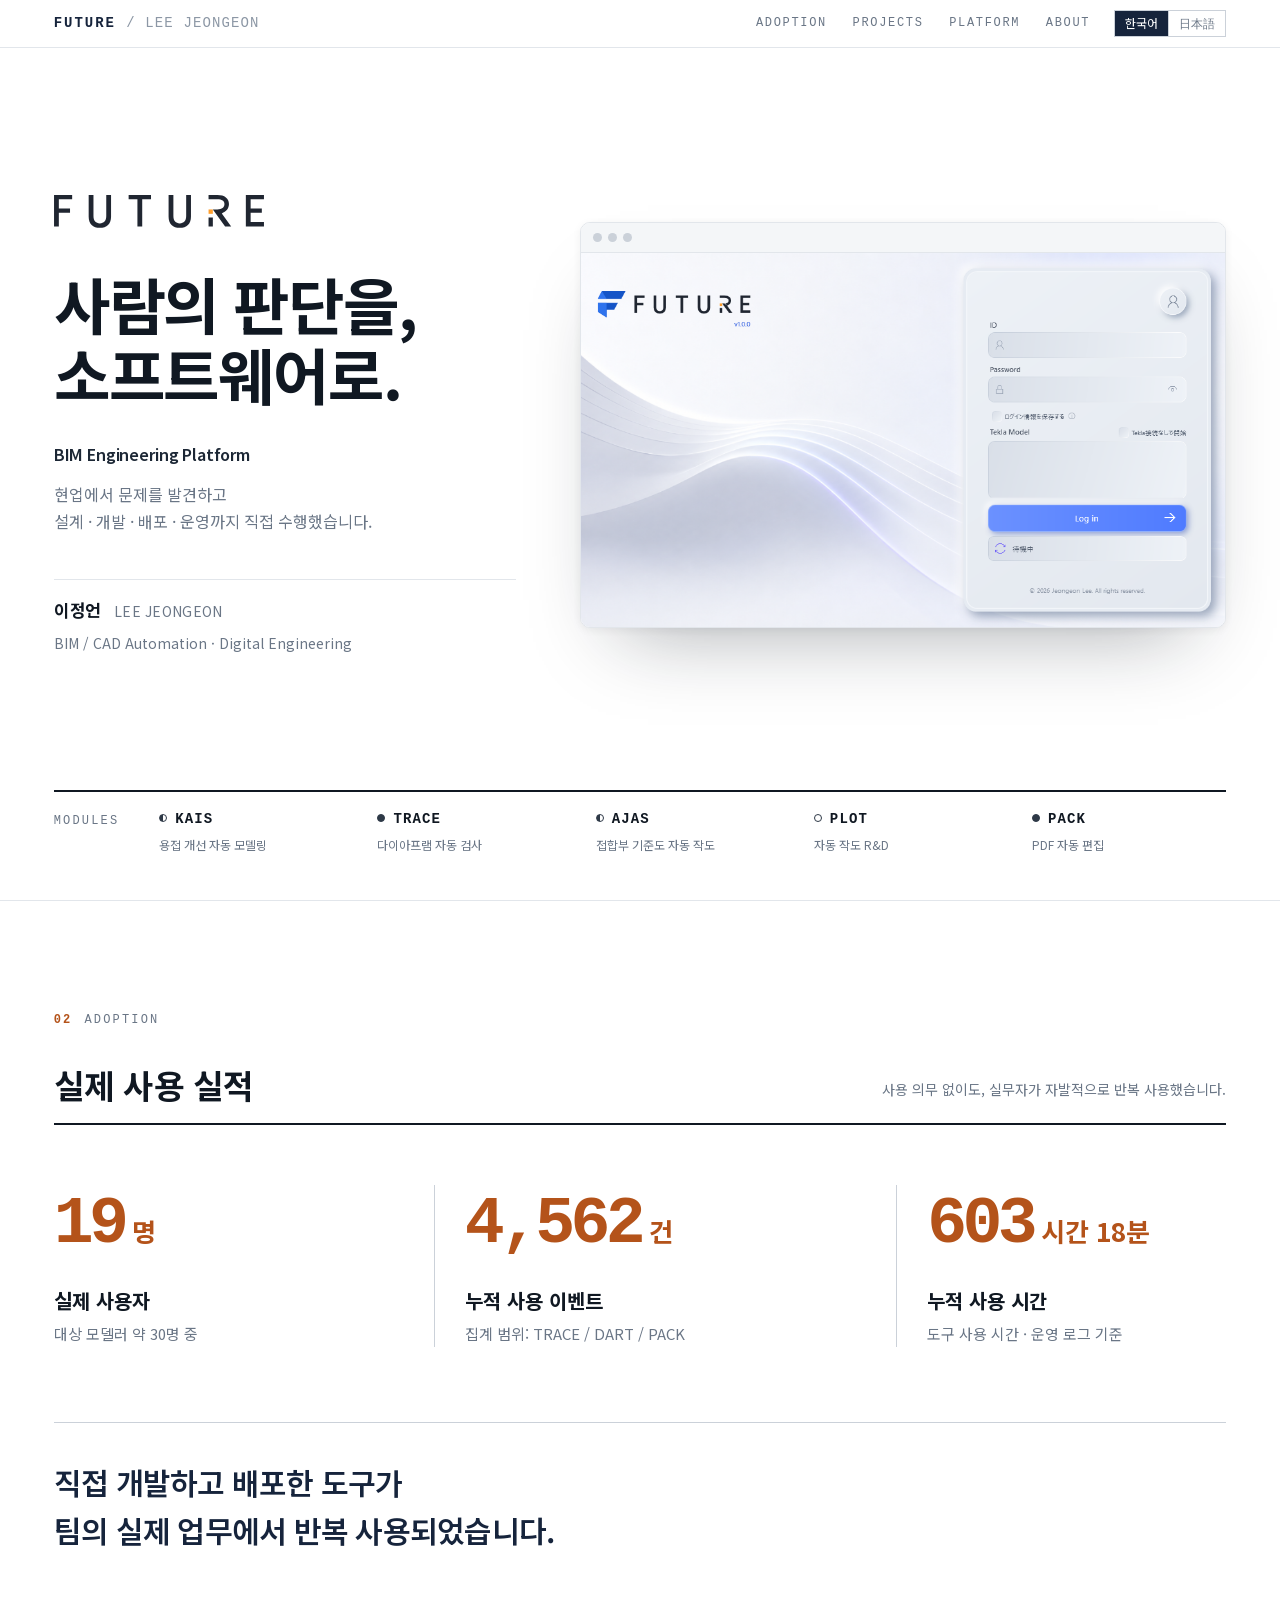
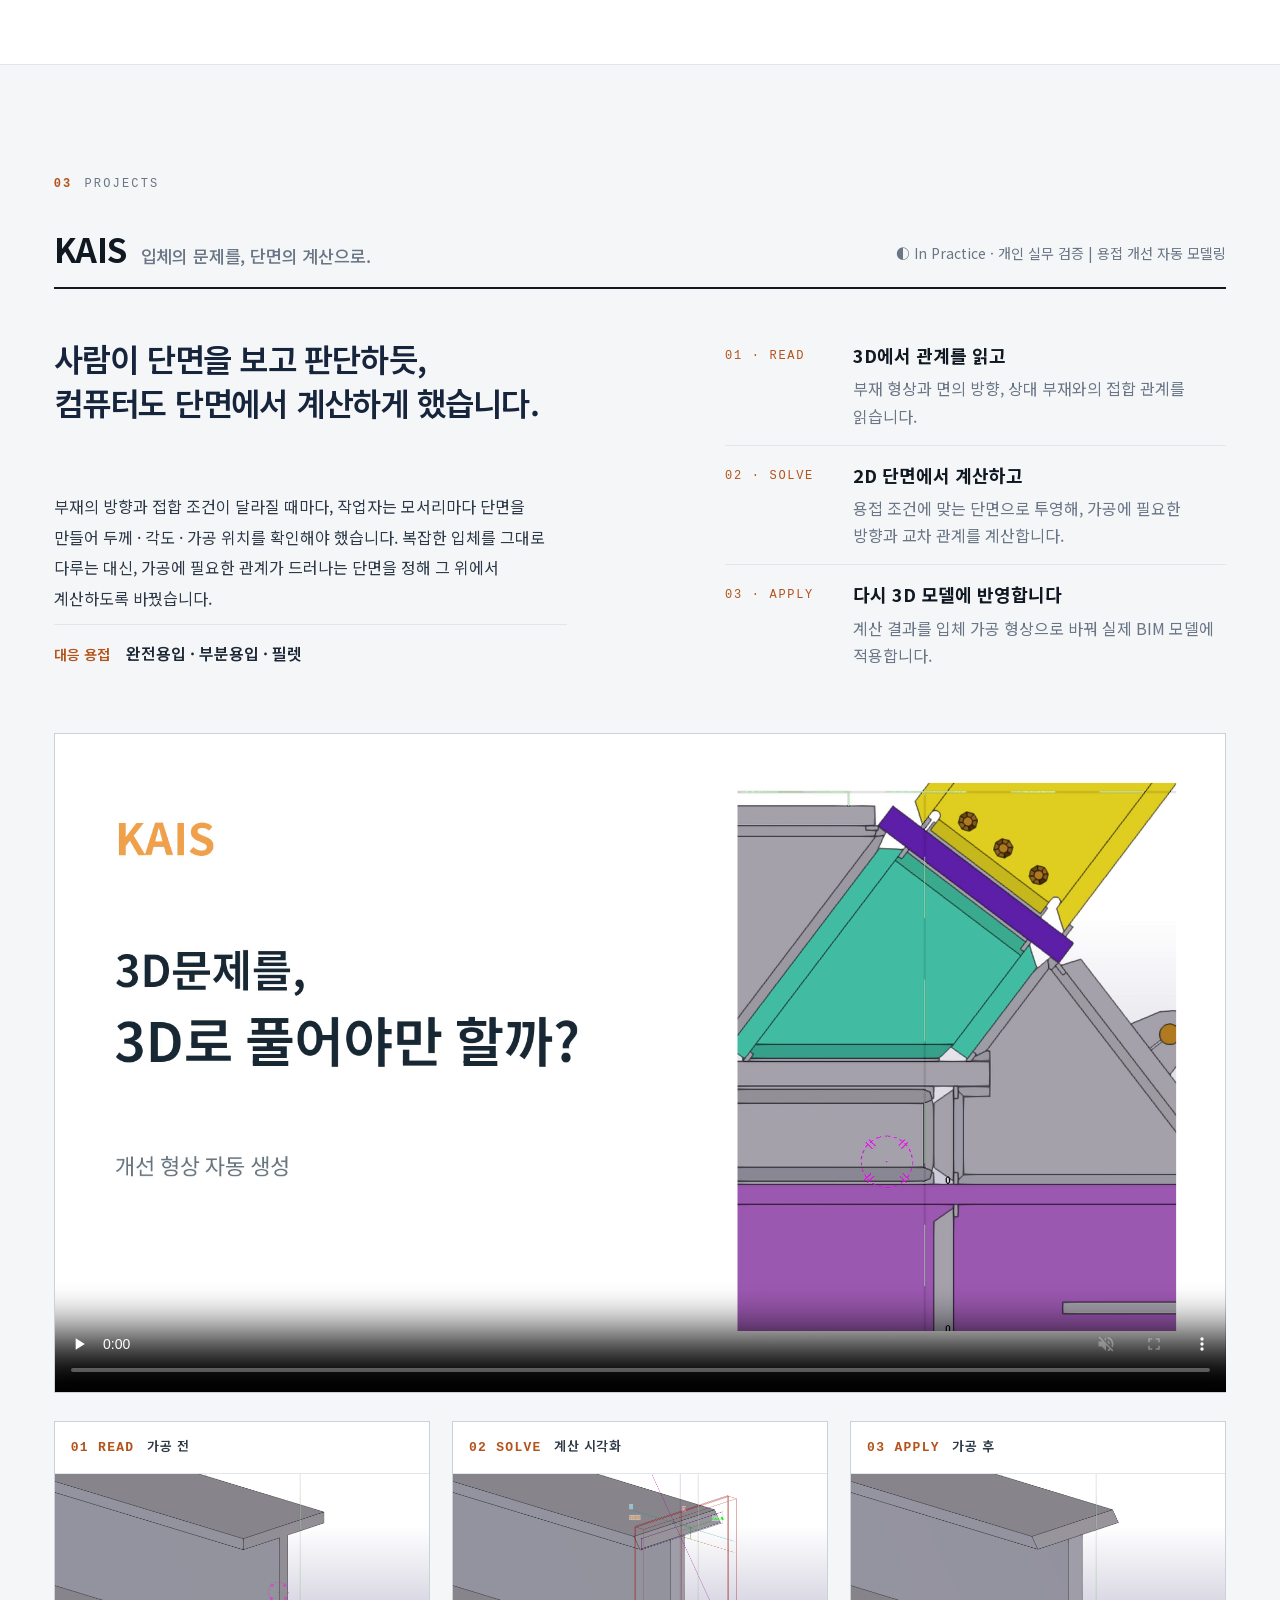
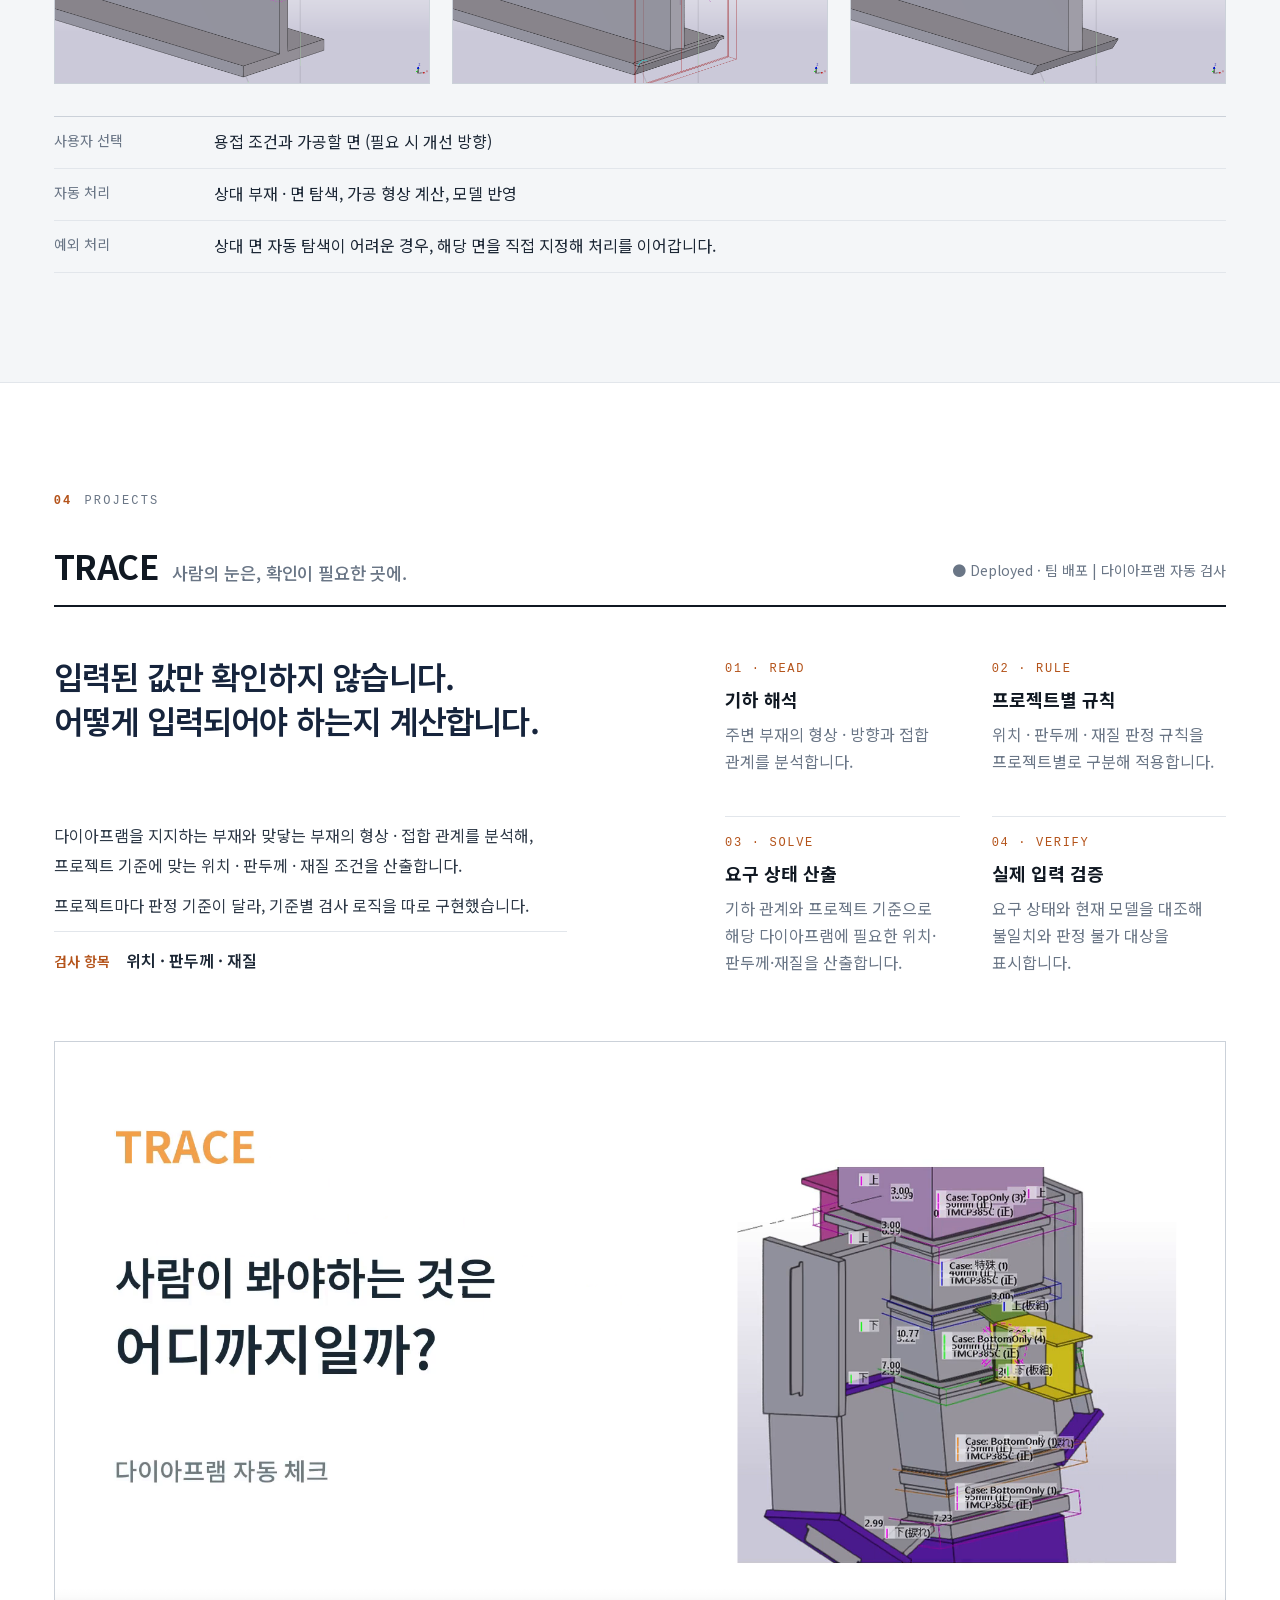
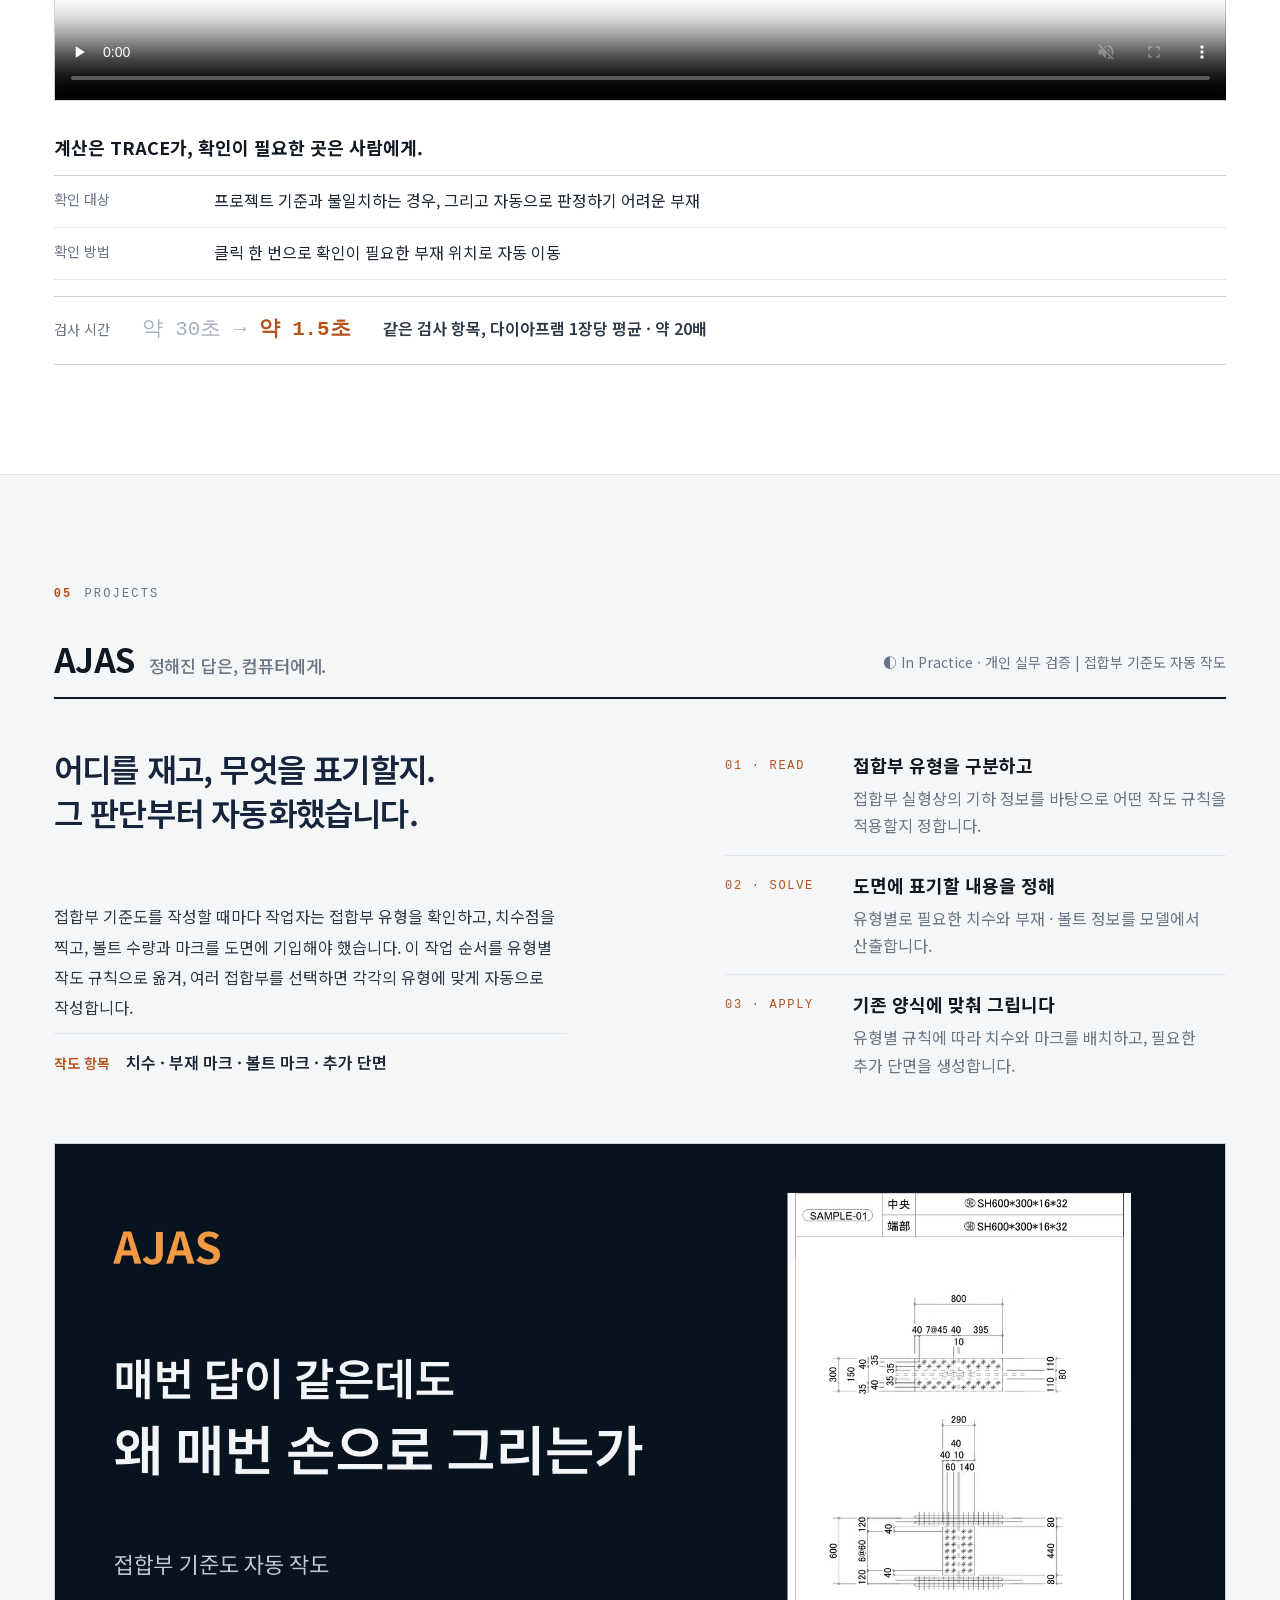
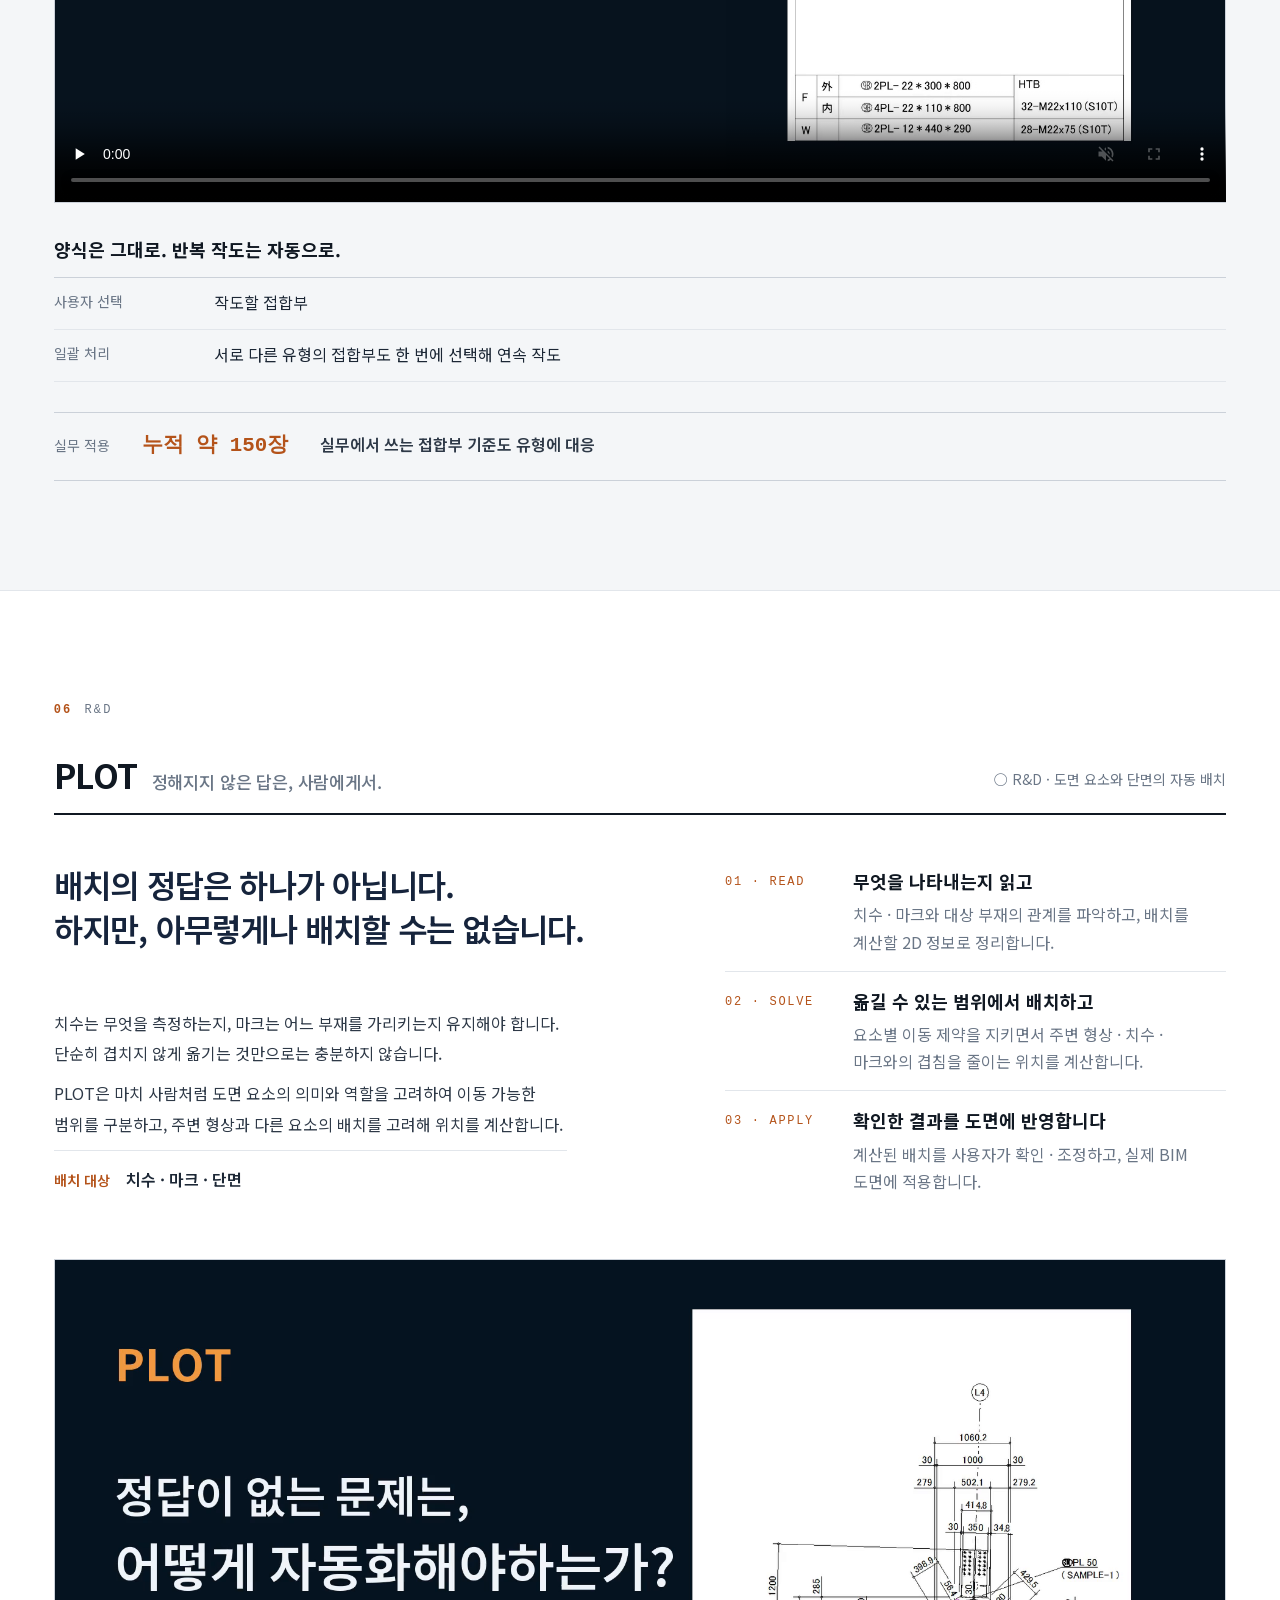
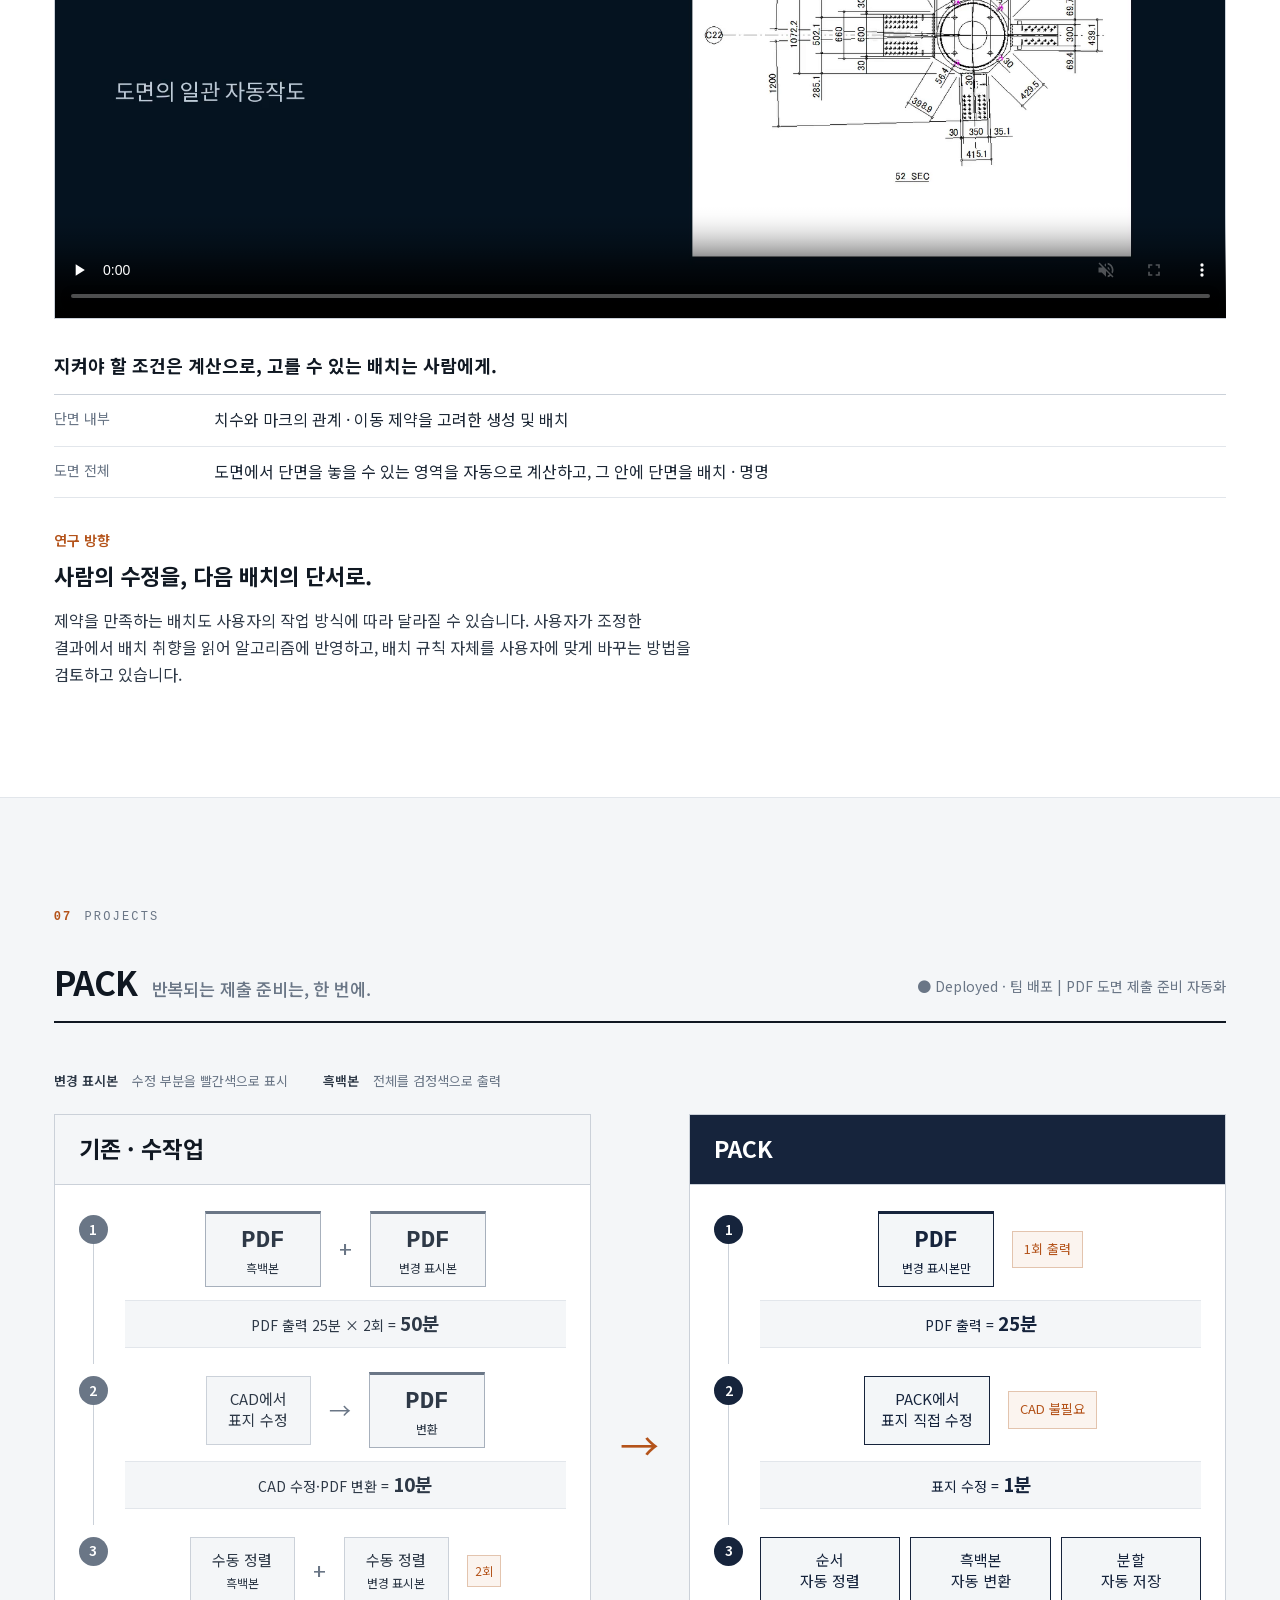
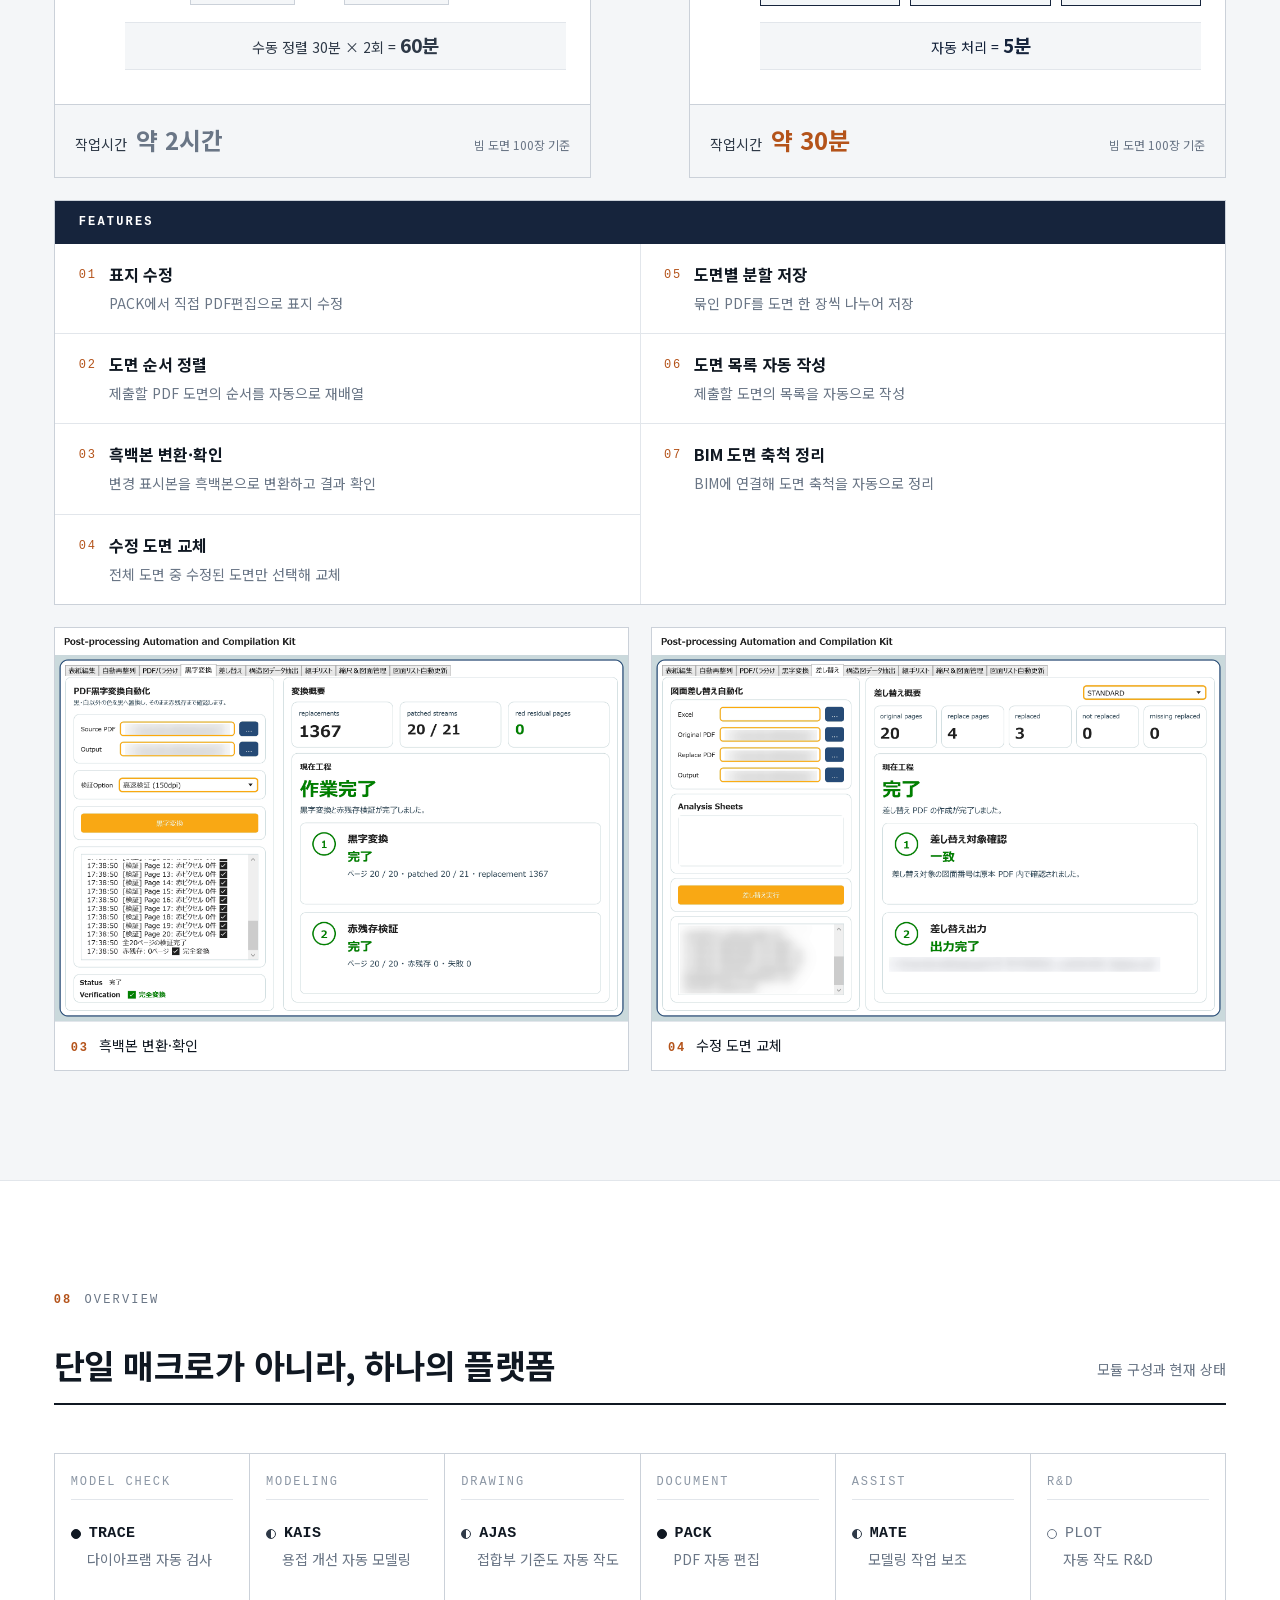
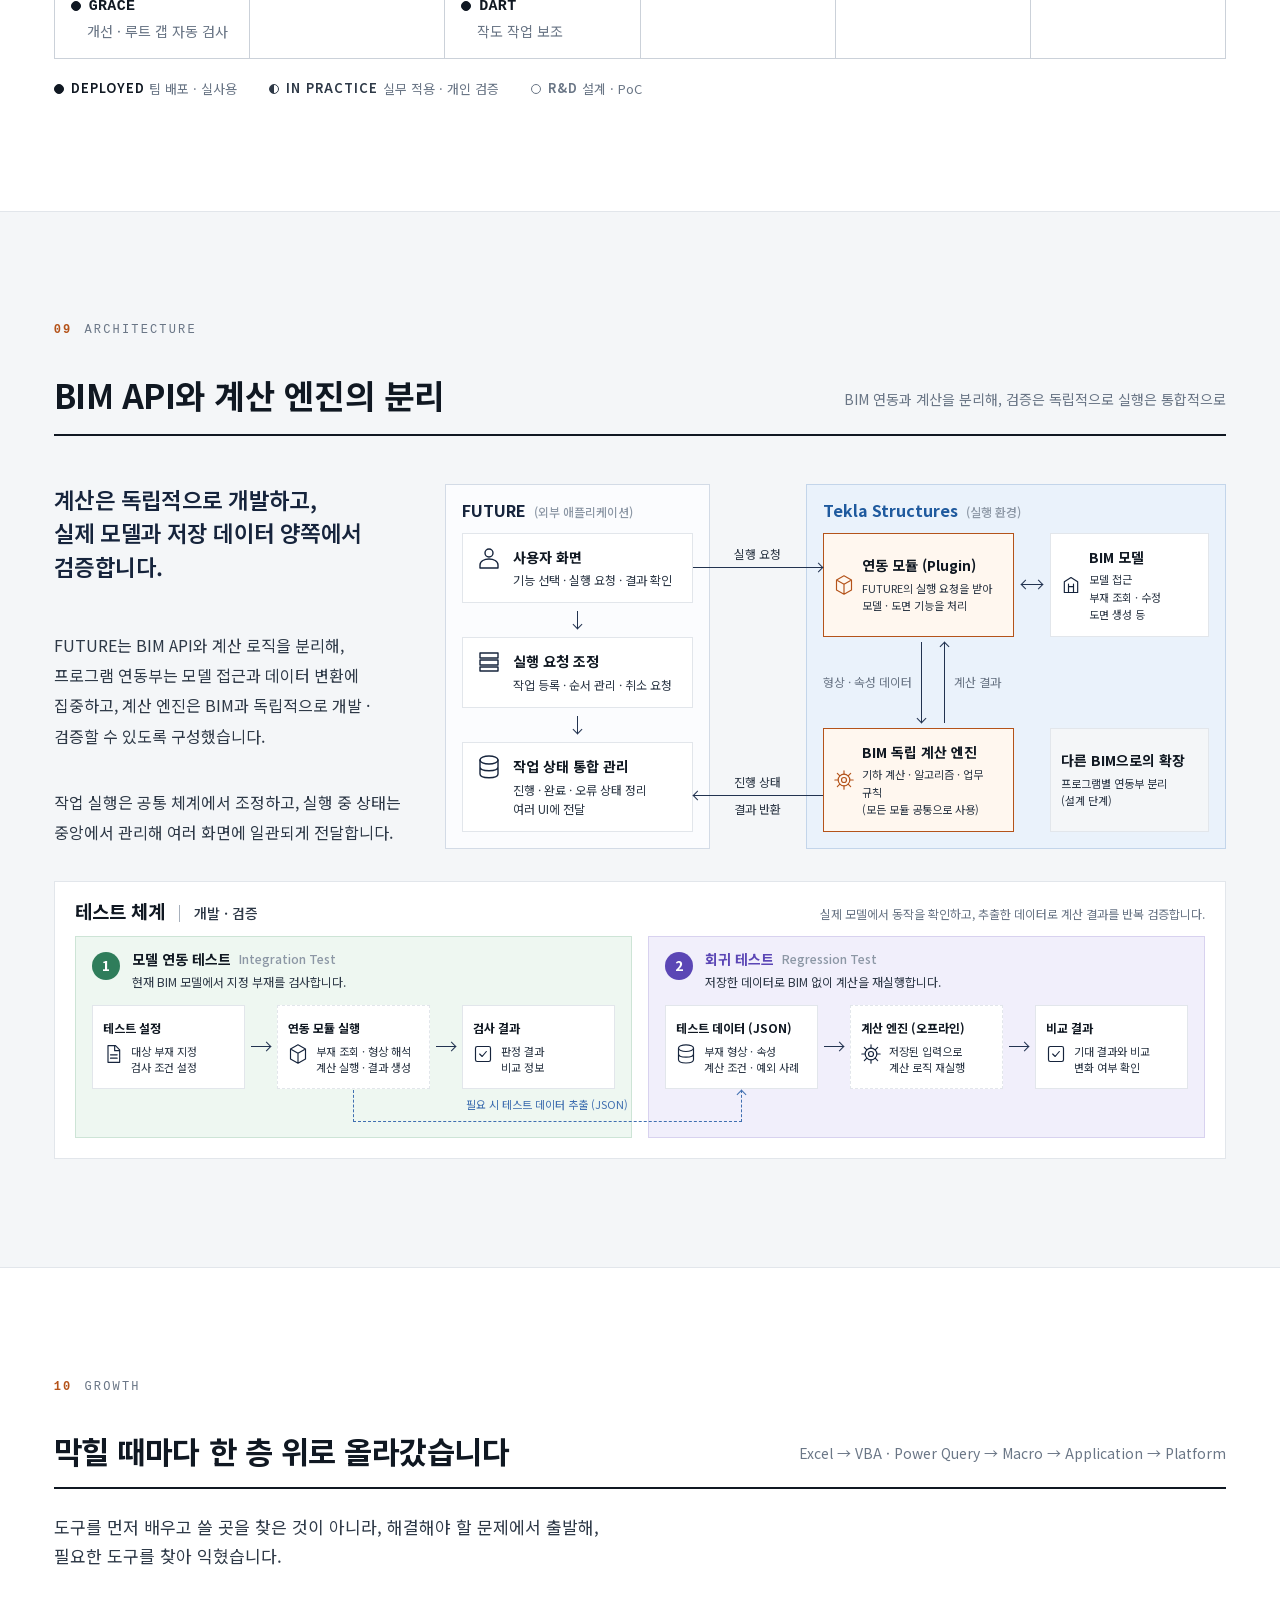
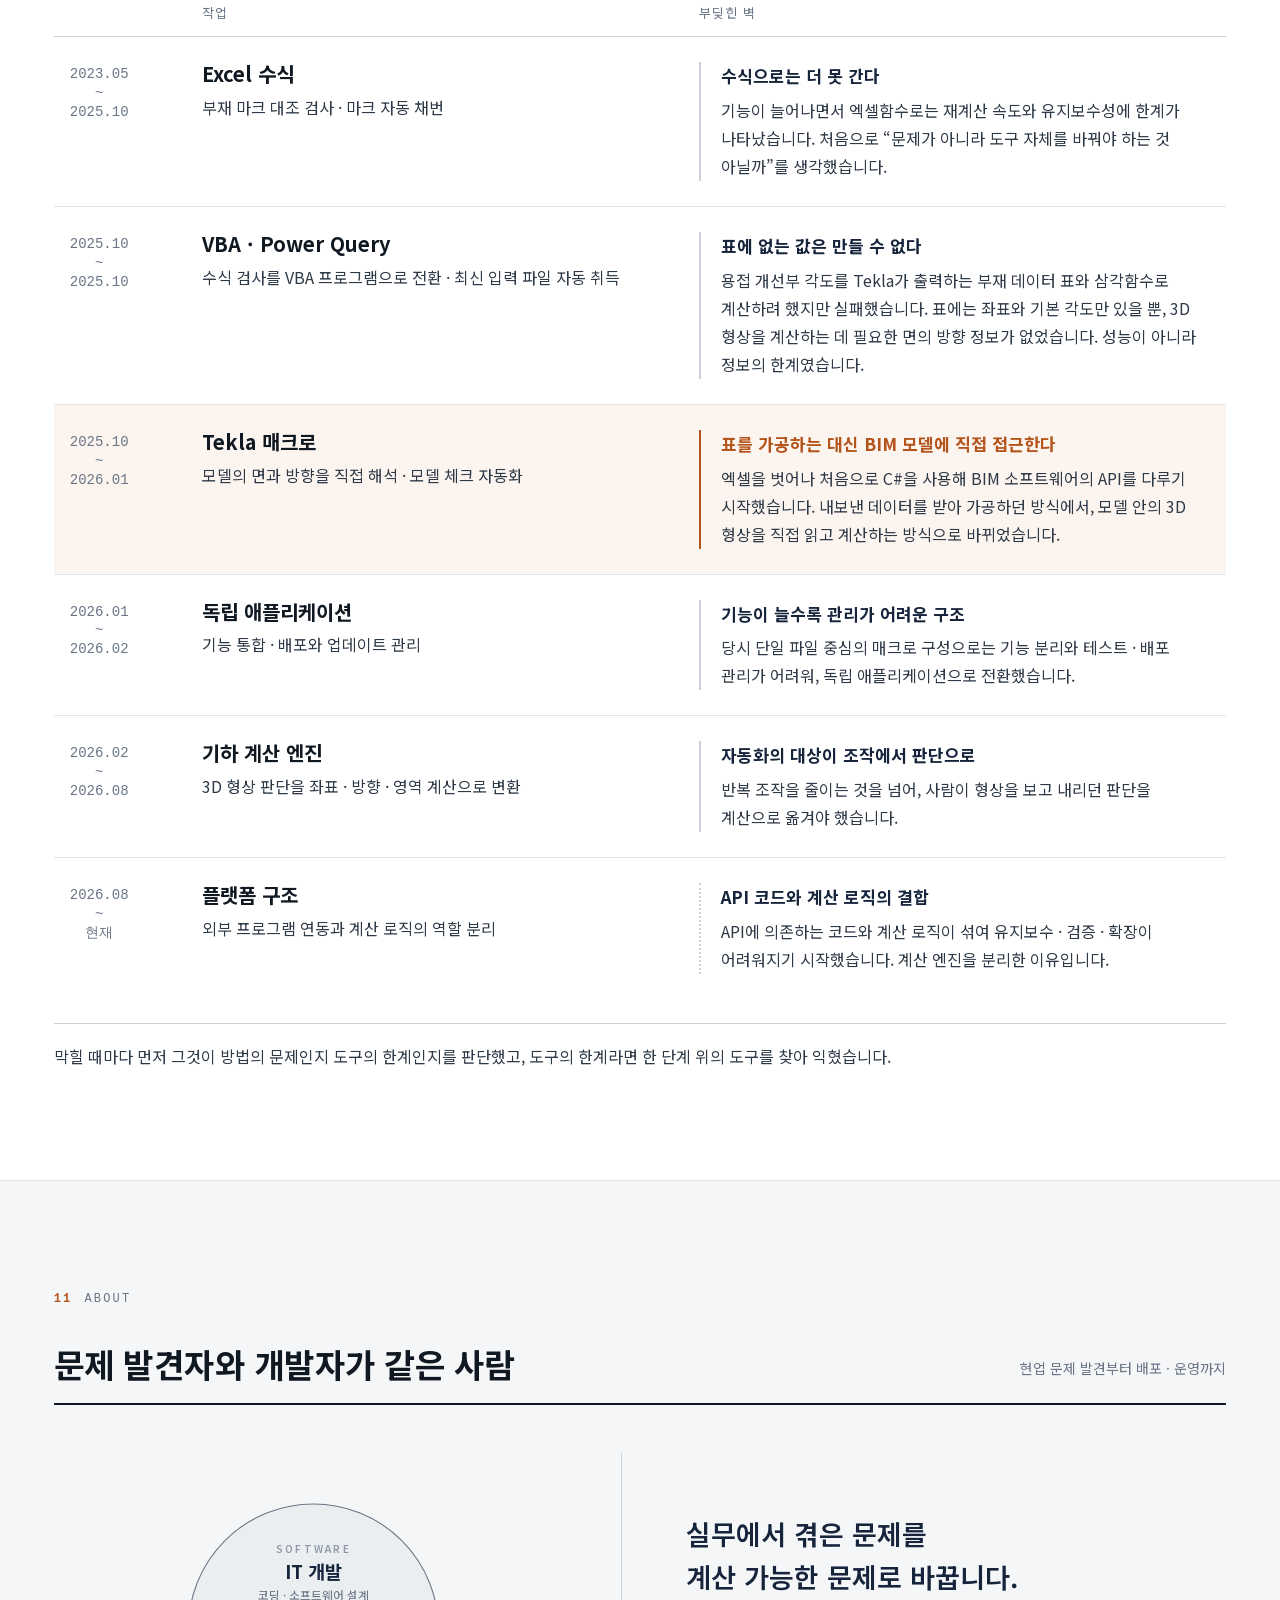
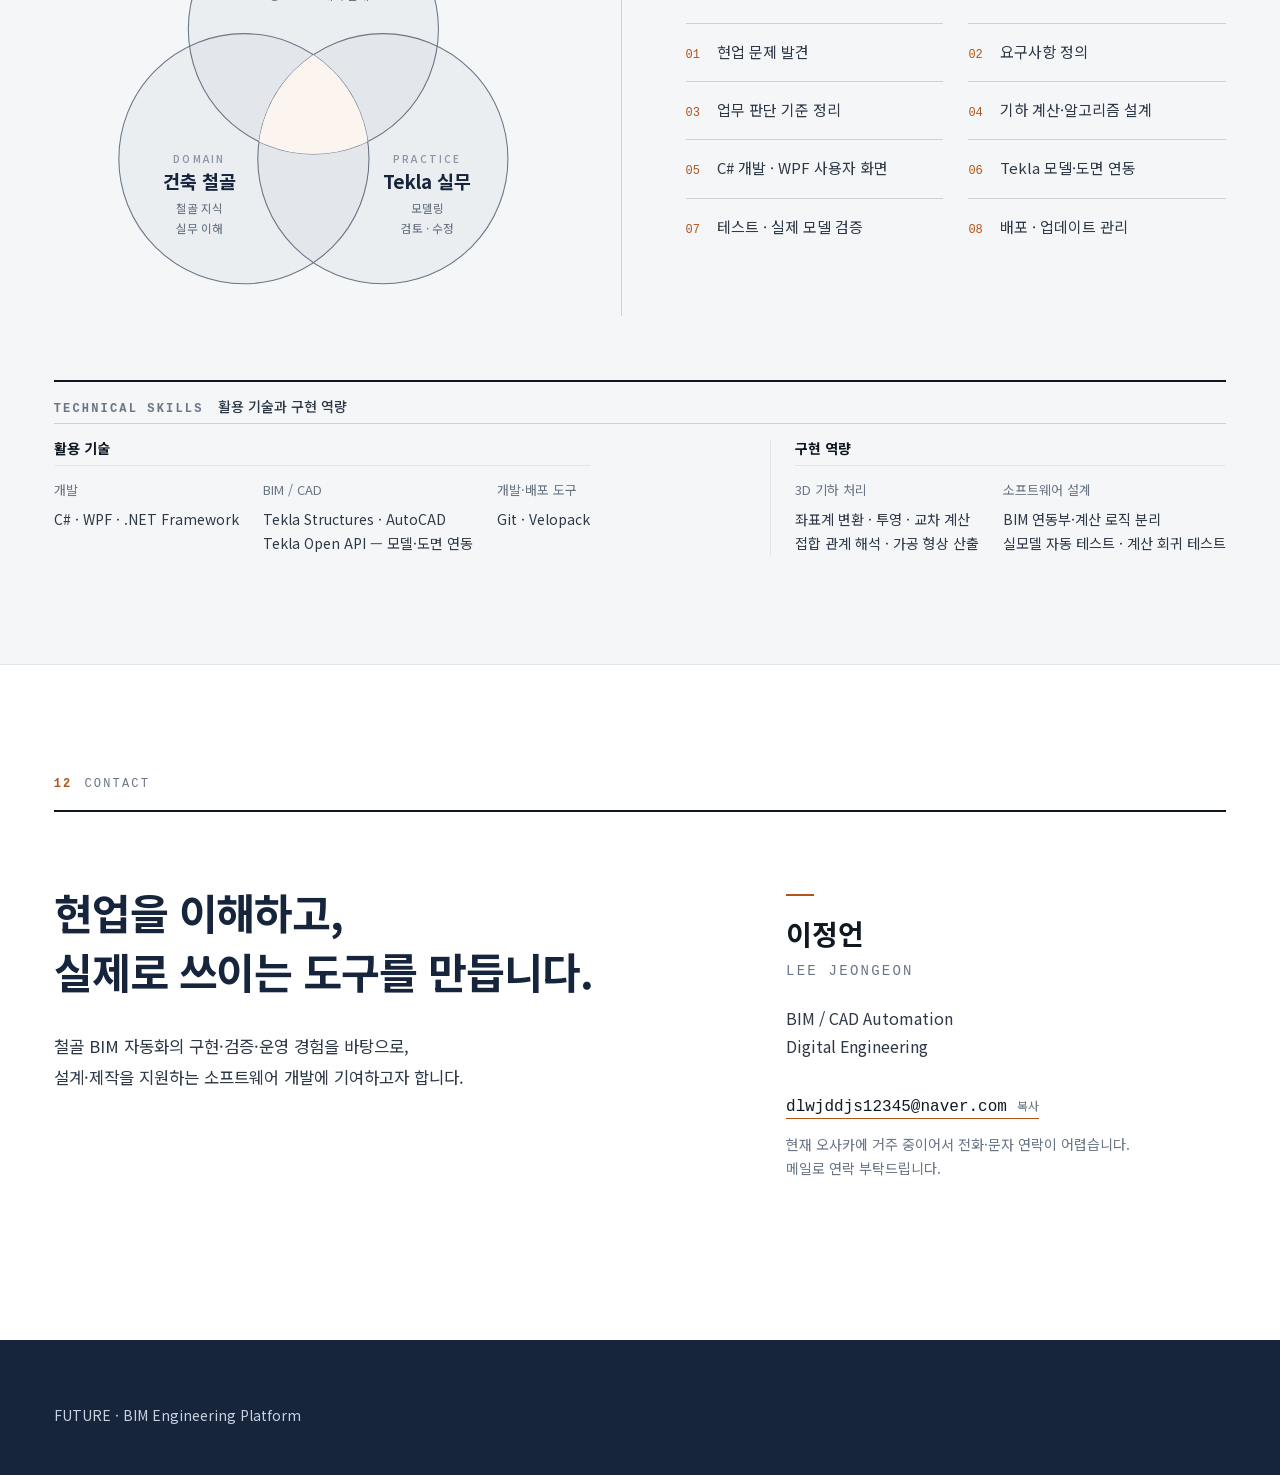
==== commit 2a83652f: "Align architecture/test wording with career docs; PLOT research wording" ====
--- a/index.html
+++ b/index.html
@@ -35,7 +35,7 @@
     
 
   </div>
-</section><section class="section" id="impact"><div class="wrap"><header class="section__head"><div class="section__id"><span class="section__num">02</span><span class="eyebrow">Adoption</span></div><h2 class="section__title">실제 사용 실적</h2><p class="section__sub">사용 의무 없이도, 실무자가 자발적으로 반복 사용했습니다.</p></header><div class="impact-numbers"><div><strong>19<span>명</span></strong><h3>실제 사용자</h3><p>대상 모델러 약 30명 중</p></div><div><strong>4,562<span>건</span></strong><h3>누적 사용 이벤트</h3><p>집계 범위: TRACE / DART / PACK</p></div><div><strong>603<span>시간 18분</span></strong><h3>누적 사용 시간</h3><p>도구 사용 시간 · 운영 로그 기준</p></div></div><p class="feature-statement impact-summary">직접 개발하고 배포한 도구가<br>팀의 실제 업무에서 <span class="nb">반복 사용되었습니다.</span></p></div></section><section class="section section--panel" id="kais"><div class="wrap"><header class="section__head"><div class="section__id"><span class="section__num">03</span><span class="eyebrow">Projects</span></div><h2 class="section__title">KAIS<span class="section__tagline">입체의 문제를, 단면의 계산으로.</span></h2><p class="section__sub">◐ In Practice · 개인 실무 검증 | 용접 개선 자동 모델링</p></header><div class="problem-layout kais-idea"><div><p class="feature-statement">사람이 단면을 보고 판단하듯,<br>컴퓨터도 단면에서<br class="m-only"> 계산하게 했습니다.</p><p>부재의 방향과 접합 조건이 달라질 때마다, 작업자는 모서리마다 단면을 만들어 두께 · 각도 · 가공 위치를 확인해야 했습니다. 복잡한 입체를 그대로 다루는 대신, 가공에 필요한 관계가 드러나는 단면을 정해 그 위에서 계산하도록 바꿨습니다.</p><p class="kais-weld"><span>대응 용접</span>완전용입 · 부분용입 · 필렛</p></div><ol class="kais-steps"><li><span>01 · Read</span><b>3D에서 관계를 읽고</b><p>부재 형상과 면의 방향, 상대 부재와의 접합 관계를 읽습니다.</p></li><li><span>02 · Solve</span><b>2D 단면에서 계산하고</b><p>용접 조건에 맞는 단면으로 투영해, 가공에 필요한 방향과 교차 관계를 계산합니다.</p></li><li><span>03 · Apply</span><b>다시 3D 모델에 반영합니다</b><p>계산 결과를 입체 가공 형상으로 바꿔 실제 BIM 모델에 적용합니다.</p></li></ol></div><div class="kais-evidence"><figure class="media feedback-video" data-demo="kais-demo"><div class="demo-screen"><img src="/assets/images/kais-poster.svg" width="1600" height="900" alt="KAIS 구현 영상"><p class="demo-empty">KAIS 구현 영상 · 준비 중</p></div></figure><div class="geometry-triptych"><figure><figcaption><b>01 Read</b> 가공 전</figcaption><img src="/assets/images/kais-before.png" width="1472" height="822" alt="KAIS BEFORE · 가공 전"></figure><figure><figcaption><b>02 Solve</b> 계산 시각화</figcaption><img src="/assets/images/kais-debug.png" width="1472" height="822" alt="KAIS GEOMETRY · 계산 시각화"></figure><figure><figcaption><b>03 Apply</b> 가공 후</figcaption><img src="/assets/images/kais-after.png" width="1472" height="822" alt="KAIS AFTER · 가공 후"></figure></div><dl class="kais-scope"><div><dt>사용자 선택</dt><dd>용접 조건과 가공할 면 (필요 시 개선 방향)</dd></div><div><dt>자동 처리</dt><dd>상대 부재 · 면 탐색, 가공 형상 계산, 모델 반영</dd></div><div><dt>예외 처리</dt><dd>상대 면 자동 탐색이 어려운 경우, 해당 면을 직접 지정해 처리를 이어갑니다.</dd></div></dl></div></div></section><section class="section" id="projects"><div class="wrap"><header class="section__head"><div class="section__id"><span class="section__num">04</span><span class="eyebrow">Projects</span></div><h2 class="section__title">TRACE<span class="section__tagline">사람의 눈은, 확인이 필요한 곳에.</span></h2><p class="section__sub">● Deployed · 팀 배포 | 다이아프램 자동 검사</p></header><div class="problem-layout kais-idea trace-idea"><div><p class="feature-statement">입력된 값만<br class="m-only"> 확인하지 않습니다.<br>어떻게 입력되어야<br class="m-only"> 하는지 계산합니다.</p><p>다이아프램을 지지하는 부재와 맞닿는 부재의 형상 · 접합 관계를 분석해, 프로젝트 기준에 맞는 위치 · 판두께 · 재질 조건을 산출합니다.</p><p>프로젝트마다 판정 기준이 달라, 기준별 검사 로직을 따로 구현했습니다.</p><p class="kais-weld"><span>검사 항목</span>위치 · 판두께 · 재질</p></div><ol class="kais-steps"><li><span>01 · Read</span><b>기하 해석</b><p>주변 부재의 형상 · 방향과 접합 관계를 분석합니다.</p></li><li><span>02 · Rule</span><b>프로젝트별 규칙</b><p>위치 · 판두께 · 재질 판정 규칙을 프로젝트별로 구분해 적용합니다.</p></li><li><span>03 · Solve</span><b>요구 상태 산출</b><p>기하 관계와 프로젝트 기준으로 해당 다이아프램에 필요한 위치·판두께·재질을 산출합니다.</p></li><li><span>04 · Verify</span><b>실제 입력 검증</b><p>요구 상태와 현재 모델을 대조해 불일치와 판정 불가 대상을 표시합니다.</p></li></ol></div><figure class="media demo-large" data-demo="trace-demo"><div class="demo-screen"><img src="/assets/images/trace-poster.svg" width="1600" height="900" alt="TRACE 구현 영상"><p class="demo-empty">TRACE 구현 영상 · 준비 중</p></div></figure><div class="trace-result"><p class="trace-bridge">계산은 TRACE가, 확인이 필요한 곳은 사람에게.</p><dl class="kais-scope"><div><dt>확인 대상</dt><dd>프로젝트 기준과 불일치하는 경우, 그리고 자동으로 판정하기 어려운 부재</dd></div><div><dt>확인 방법</dt><dd>클릭 한 번으로 확인이 필요한 부재 위치로 자동 이동</dd></div></dl></div><div class="metricbar"><span class="metricbar__k">검사 시간</span><span class="metricbar__v"><del>약 30초</del> <em>→</em> <b>약 1.5초</b></span><span class="metricbar__v metricbar__v--text">같은 검사 항목, 다이아프램 1장당 평균 · 약 20배</span></div></div></section><section class="section section--panel" id="ajas"><div class="wrap"><header class="section__head"><div class="section__id"><span class="section__num">05</span><span class="eyebrow">Projects</span></div><h2 class="section__title">AJAS<span class="section__tagline">정해진 답은, 컴퓨터에게.</span></h2><p class="section__sub">◐ In Practice · 개인 실무 검증 | 접합부 기준도 자동 작도</p></header><div class="problem-layout kais-idea ajas-idea"><div><p class="feature-statement">어디를 재고, 무엇을 표기할지.<br>그 판단부터<br class="m-only"> 자동화했습니다.</p><p>접합부 기준도를 작성할 때마다 작업자는 접합부 유형을 확인하고, 치수점을 찍고, 볼트 수량과 마크를 도면에 기입해야 했습니다. 이 작업 순서를 유형별 작도 규칙으로 옮겨, 여러 접합부를 선택하면 각각의 유형에 맞게 자동으로 작성합니다.</p><p class="kais-weld"><span>작도 항목</span>치수 · 부재 마크 · 볼트 마크 · 추가 단면</p></div><ol class="kais-steps"><li><span>01 · Read</span><b>접합부 유형을 구분하고</b><p>접합부 실형상의 기하 정보를 바탕으로 어떤 작도 규칙을 적용할지 정합니다.</p></li><li><span>02 · Solve</span><b>도면에 표기할 내용을 정해</b><p>유형별로 필요한 치수와 부재 · 볼트 정보를 모델에서 산출합니다.</p></li><li><span>03 · Apply</span><b>기존 양식에 맞춰 그립니다</b><p>유형별 규칙에 따라 치수와 마크를 배치하고, 필요한 추가 단면을 생성합니다.</p></li></ol></div><figure class="media demo-large" data-demo="ajas-demo"><div class="demo-screen"><img src="/assets/images/ajas-after.svg" width="1600" height="1000" alt="AJAS 구현 영상"><p class="demo-empty">AJAS 구현 영상 · 준비 중</p></div></figure><div class="trace-result"><p class="trace-bridge">양식은 그대로. 반복 작도는 자동으로.</p><dl class="kais-scope"><div><dt>사용자 선택</dt><dd>작도할 접합부</dd></div><div><dt>일괄 처리</dt><dd>서로 다른 유형의 접합부도 한 번에 선택해 연속 작도</dd></div></dl></div><div class="metricbar"><span class="metricbar__k">실무 적용</span><span class="metricbar__v"><b>누적 약 150장</b></span><span class="metricbar__v metricbar__v--text">실무에서 쓰는 접합부 기준도 유형에 대응</span></div></div></section><section class="section" id="rnd"><div class="wrap"><header class="section__head"><div class="section__id"><span class="section__num">06</span><span class="eyebrow">R&D</span></div><h2 class="section__title">PLOT<span class="section__tagline">정해지지 않은 답은, 사람에게서.</span></h2><p class="section__sub">○ R&D · 도면 요소와 단면의 자동 배치</p></header><div class="problem-layout kais-idea plot-idea"><div><p class="feature-statement">배치의 정답은 하나가 아닙니다.<br>하지만, 아무렇게나<br class="m-only"> 배치할 수는 없습니다.</p><p>치수는 무엇을 측정하는지, 마크는 어느 부재를 가리키는지 유지해야 합니다. 단순히 겹치지 않게 옮기는 것만으로는 충분하지 않습니다.</p><p>PLOT은 마치 사람처럼 도면 요소의 의미와 역할을 고려하여 이동 가능한 범위를 구분하고, 주변 형상과 다른 요소의 배치를 고려해 위치를 계산합니다.</p><p class="kais-weld"><span>배치 대상</span>치수 · 마크 · 단면</p></div><ol class="kais-steps"><li><span>01 · Read</span><b>무엇을 나타내는지 읽고</b><p>치수 · 마크와 대상 부재의 관계를 파악하고, 배치를 계산할 2D 정보로 정리합니다.</p></li><li><span>02 · Solve</span><b>옮길 수 있는 범위에서 배치하고</b><p>요소별 이동 제약을 지키면서 주변 형상 · 치수 · 마크와의 겹침을 줄이는 위치를 계산합니다.</p></li><li><span>03 · Apply</span><b>확인한 결과를 도면에 반영합니다</b><p>계산된 배치를 사용자가 확인 · 조정하고, 실제 BIM 도면에 적용합니다.</p></li></ol></div><figure class="media demo-large" data-demo="plot-demo"><div class="demo-screen"><img src="/assets/images/plot-demo-ko-poster.png" width="1920" height="1080" alt="PLOT 구현 영상"><p class="demo-empty">PLOT 구현 영상 · 준비 중</p></div></figure><div class="trace-result"><p class="trace-bridge">지켜야 할 조건은 계산으로, 고를 수 있는 배치는 사람에게.</p><dl class="kais-scope"><div><dt>단면 내부</dt><dd>치수와 마크의 관계 · 이동 제약을 고려한 생성 및 배치</dd></div><div><dt>도면 전체</dt><dd>도면에서 단면을 놓을 수 있는 영역을 자동으로 계산하고, 그 안에 단면을 배치 · 명명</dd></div></dl></div><div class="project-details plot-details"><div><h3><small>연구 방향</small>사람의 수정을, 다음 배치의 단서로.</h3><p>제약을 만족하는 배치도 사용자의 작업 방식에 따라 달라질 수 있습니다. 사용자가 조정한 결과에서 배치 취향을 읽어 알고리즘에 반영하고, 배치 규칙 자체를 사용자에 맞게 바꾸는 방법을 연구하고 있습니다.</p></div></div></div></section><section class="section section--panel" id="pack"><div class="wrap"><header class="section__head"><div class="section__id"><span class="section__num">07</span><span class="eyebrow">Projects</span></div><h2 class="section__title">PACK<span class="section__tagline">반복되는 제출 준비는, 한 번에.</span></h2><p class="section__sub">● Deployed · 팀 배포 | PDF 도면 제출 준비 자동화</p></header><p class="pack-editions"><span><b>변경 표시본</b> 수정 부분을 빨간색으로 표시</span><span><b>흑백본</b> 전체를 검정색으로 출력</span></p><div class="pack-visual"><article class="pack-lane manual"><h3>기존 · 수작업</h3><ol><li><span class="pack-number">1</span><div class="pack-stage"><div class="pack-objects"><div class="paper-node"><b>PDF</b><span>흑백본</span></div><span class="pack-plus">+</span><div class="paper-node"><b>PDF</b><span>변경 표시본</span></div></div><p class="pack-timing">PDF 출력 25분 × 2회 = <b>50분</b></p></div></li><li><span class="pack-number">2</span><div class="pack-stage"><div class="pack-objects"><div class="process-node">CAD에서<br>표지 수정</div><span class="pack-plus">→</span><div class="paper-node"><b>PDF</b><span>변환</span></div></div><p class="pack-timing">CAD 수정·PDF 변환 = <b>10분</b></p></div></li><li><span class="pack-number">3</span><div class="pack-stage"><div class="pack-objects"><div class="process-node">수동 정렬<span>흑백본</span></div><span class="pack-plus">+</span><div class="process-node">수동 정렬<span>변경 표시본</span></div><span class="repeat-count">2회</span></div><p class="pack-timing">수동 정렬 30분 × 2회 = <b>60분</b></p></div></li></ol><p class="lane-total">작업시간 <b>약 2시간</b><span>빔 도면 100장 기준</span></p></article><div class="pack-transition" aria-hidden="true"><span>→</span></div><article class="pack-lane automated"><h3>PACK</h3><ol><li><span class="pack-number">1</span><div class="pack-stage"><div class="pack-objects"><div class="paper-node"><b>PDF</b><span>변경 표시본만</span></div><span class="pack-flag">1회 출력</span></div><p class="pack-timing">PDF 출력 = <b>25분</b></p></div></li><li><span class="pack-number">2</span><div class="pack-stage"><div class="pack-objects"><div class="process-node">PACK에서<br>표지 직접 수정</div><span class="pack-flag">CAD 불필요</span></div><p class="pack-timing">표지 수정 = <b>1분</b></p></div></li><li><span class="pack-number">3</span><div class="pack-stage"><div class="pack-objects compact"><div class="process-node">순서<br>자동 정렬</div><div class="process-node">흑백본<br>자동 변환</div><div class="process-node">분할<br>자동 저장</div></div><p class="pack-timing">자동 처리 = <b>5분</b></p></div></li></ol><p class="lane-total">작업시간 <b>약 30분</b><span>빔 도면 100장 기준</span></p></article></div><div class="pack-features"><h3>Features</h3><ol><li><span>01</span><b>표지 수정</b><p>PACK에서 직접 PDF편집으로 표지 수정</p></li><li><span>02</span><b>도면 순서 정렬</b><p>제출할 PDF 도면의 순서를 자동으로 재배열</p></li><li><span>03</span><b>흑백본 변환·확인</b><p>변경 표시본을 흑백본으로 변환하고 결과 확인</p></li><li><span>04</span><b>수정 도면 교체</b><p>전체 도면 중 수정된 도면만 선택해 교체</p></li><li><span>05</span><b>도면별 분할 저장</b><p>묶인 PDF를 도면 한 장씩 나누어 저장</p></li><li><span>06</span><b>도면 목록 자동 작성</b><p>제출할 도면의 목록을 자동으로 작성</p></li><li><span>07</span><b>BIM 도면 축척 정리</b><p>BIM에 연결해 도면 축척을 자동으로 정리</p></li></ol></div><div class="pack-screens"><figure><img src="/assets/images/pack-screen-black.png" width="2040" height="1400" loading="lazy" alt="PACK 흑백본 변환·확인 화면"><figcaption><b>03</b>흑백본 변환·확인</figcaption></figure><figure><img src="/assets/images/pack-screen-replace.png" width="2040" height="1400" loading="lazy" alt="PACK 수정 도면 교체 화면"><figcaption><b>04</b>수정 도면 교체</figcaption></figure></div></div></section><section class="section" id="overview">
+</section><section class="section" id="impact"><div class="wrap"><header class="section__head"><div class="section__id"><span class="section__num">02</span><span class="eyebrow">Adoption</span></div><h2 class="section__title">실제 사용 실적</h2><p class="section__sub">사용 의무 없이도, 실무자가 자발적으로 반복 사용했습니다.</p></header><div class="impact-numbers"><div><strong>19<span>명</span></strong><h3>실제 사용자</h3><p>대상 모델러 약 30명 중</p></div><div><strong>4,562<span>건</span></strong><h3>누적 사용 이벤트</h3><p>집계 범위: TRACE / DART / PACK</p></div><div><strong>603<span>시간 18분</span></strong><h3>누적 사용 시간</h3><p>도구 사용 시간 · 운영 로그 기준</p></div></div><p class="feature-statement impact-summary">직접 개발하고 배포한 도구가<br>팀의 실제 업무에서 <span class="nb">반복 사용되었습니다.</span></p></div></section><section class="section section--panel" id="kais"><div class="wrap"><header class="section__head"><div class="section__id"><span class="section__num">03</span><span class="eyebrow">Projects</span></div><h2 class="section__title">KAIS<span class="section__tagline">입체의 문제를, 단면의 계산으로.</span></h2><p class="section__sub">◐ In Practice · 개인 실무 검증 | 용접 개선 자동 모델링</p></header><div class="problem-layout kais-idea"><div><p class="feature-statement">사람이 단면을 보고 판단하듯,<br>컴퓨터도 단면에서<br class="m-only"> 계산하게 했습니다.</p><p>부재의 방향과 접합 조건이 달라질 때마다, 작업자는 모서리마다 단면을 만들어 두께 · 각도 · 가공 위치를 확인해야 했습니다. 복잡한 입체를 그대로 다루는 대신, 가공에 필요한 관계가 드러나는 단면을 정해 그 위에서 계산하도록 바꿨습니다.</p><p class="kais-weld"><span>대응 용접</span>완전용입 · 부분용입 · 필렛</p></div><ol class="kais-steps"><li><span>01 · Read</span><b>3D에서 관계를 읽고</b><p>부재 형상과 면의 방향, 상대 부재와의 접합 관계를 읽습니다.</p></li><li><span>02 · Solve</span><b>2D 단면에서 계산하고</b><p>용접 조건에 맞는 단면으로 투영해, 가공에 필요한 방향과 교차 관계를 계산합니다.</p></li><li><span>03 · Apply</span><b>다시 3D 모델에 반영합니다</b><p>계산 결과를 입체 가공 형상으로 바꿔 실제 BIM 모델에 적용합니다.</p></li></ol></div><div class="kais-evidence"><figure class="media feedback-video" data-demo="kais-demo"><div class="demo-screen"><img src="/assets/images/kais-poster.svg" width="1600" height="900" alt="KAIS 구현 영상"><p class="demo-empty">KAIS 구현 영상 · 준비 중</p></div></figure><div class="geometry-triptych"><figure><figcaption><b>01 Read</b> 가공 전</figcaption><img src="/assets/images/kais-before.png" width="1472" height="822" alt="KAIS BEFORE · 가공 전"></figure><figure><figcaption><b>02 Solve</b> 계산 시각화</figcaption><img src="/assets/images/kais-debug.png" width="1472" height="822" alt="KAIS GEOMETRY · 계산 시각화"></figure><figure><figcaption><b>03 Apply</b> 가공 후</figcaption><img src="/assets/images/kais-after.png" width="1472" height="822" alt="KAIS AFTER · 가공 후"></figure></div><dl class="kais-scope"><div><dt>사용자 선택</dt><dd>용접 조건과 가공할 면 (필요 시 개선 방향)</dd></div><div><dt>자동 처리</dt><dd>상대 부재 · 면 탐색, 가공 형상 계산, 모델 반영</dd></div><div><dt>예외 처리</dt><dd>상대 면 자동 탐색이 어려운 경우, 해당 면을 직접 지정해 처리를 이어갑니다.</dd></div></dl></div></div></section><section class="section" id="projects"><div class="wrap"><header class="section__head"><div class="section__id"><span class="section__num">04</span><span class="eyebrow">Projects</span></div><h2 class="section__title">TRACE<span class="section__tagline">사람의 눈은, 확인이 필요한 곳에.</span></h2><p class="section__sub">● Deployed · 팀 배포 | 다이아프램 자동 검사</p></header><div class="problem-layout kais-idea trace-idea"><div><p class="feature-statement">입력된 값만<br class="m-only"> 확인하지 않습니다.<br>어떻게 입력되어야<br class="m-only"> 하는지 계산합니다.</p><p>다이아프램을 지지하는 부재와 맞닿는 부재의 형상 · 접합 관계를 분석해, 프로젝트 기준에 맞는 위치 · 판두께 · 재질 조건을 산출합니다.</p><p>프로젝트마다 판정 기준이 달라, 기준별 검사 로직을 따로 구현했습니다.</p><p class="kais-weld"><span>검사 항목</span>위치 · 판두께 · 재질</p></div><ol class="kais-steps"><li><span>01 · Read</span><b>기하 해석</b><p>주변 부재의 형상 · 방향과 접합 관계를 분석합니다.</p></li><li><span>02 · Rule</span><b>프로젝트별 규칙</b><p>위치 · 판두께 · 재질 판정 규칙을 프로젝트별로 구분해 적용합니다.</p></li><li><span>03 · Solve</span><b>요구 상태 산출</b><p>기하 관계와 프로젝트 기준으로 해당 다이아프램에 필요한 위치·판두께·재질을 산출합니다.</p></li><li><span>04 · Verify</span><b>실제 입력 검증</b><p>요구 상태와 현재 모델을 대조해 불일치와 판정 불가 대상을 표시합니다.</p></li></ol></div><figure class="media demo-large" data-demo="trace-demo"><div class="demo-screen"><img src="/assets/images/trace-poster.svg" width="1600" height="900" alt="TRACE 구현 영상"><p class="demo-empty">TRACE 구현 영상 · 준비 중</p></div></figure><div class="trace-result"><p class="trace-bridge">계산은 TRACE가, 확인이 필요한 곳은 사람에게.</p><dl class="kais-scope"><div><dt>확인 대상</dt><dd>프로젝트 기준과 불일치하는 경우, 그리고 자동으로 판정하기 어려운 부재</dd></div><div><dt>확인 방법</dt><dd>클릭 한 번으로 확인이 필요한 부재 위치로 자동 이동</dd></div></dl></div><div class="metricbar"><span class="metricbar__k">검사 시간</span><span class="metricbar__v"><del>약 30초</del> <em>→</em> <b>약 1.5초</b></span><span class="metricbar__v metricbar__v--text">같은 검사 항목, 다이아프램 1장당 평균 · 약 20배</span></div></div></section><section class="section section--panel" id="ajas"><div class="wrap"><header class="section__head"><div class="section__id"><span class="section__num">05</span><span class="eyebrow">Projects</span></div><h2 class="section__title">AJAS<span class="section__tagline">정해진 답은, 컴퓨터에게.</span></h2><p class="section__sub">◐ In Practice · 개인 실무 검증 | 접합부 기준도 자동 작도</p></header><div class="problem-layout kais-idea ajas-idea"><div><p class="feature-statement">어디를 재고, 무엇을 표기할지.<br>그 판단부터<br class="m-only"> 자동화했습니다.</p><p>접합부 기준도를 작성할 때마다 작업자는 접합부 유형을 확인하고, 치수점을 찍고, 볼트 수량과 마크를 도면에 기입해야 했습니다. 이 작업 순서를 유형별 작도 규칙으로 옮겨, 여러 접합부를 선택하면 각각의 유형에 맞게 자동으로 작성합니다.</p><p class="kais-weld"><span>작도 항목</span>치수 · 부재 마크 · 볼트 마크 · 추가 단면</p></div><ol class="kais-steps"><li><span>01 · Read</span><b>접합부 유형을 구분하고</b><p>접합부 실형상의 기하 정보를 바탕으로 어떤 작도 규칙을 적용할지 정합니다.</p></li><li><span>02 · Solve</span><b>도면에 표기할 내용을 정해</b><p>유형별로 필요한 치수와 부재 · 볼트 정보를 모델에서 산출합니다.</p></li><li><span>03 · Apply</span><b>기존 양식에 맞춰 그립니다</b><p>유형별 규칙에 따라 치수와 마크를 배치하고, 필요한 추가 단면을 생성합니다.</p></li></ol></div><figure class="media demo-large" data-demo="ajas-demo"><div class="demo-screen"><img src="/assets/images/ajas-after.svg" width="1600" height="1000" alt="AJAS 구현 영상"><p class="demo-empty">AJAS 구현 영상 · 준비 중</p></div></figure><div class="trace-result"><p class="trace-bridge">양식은 그대로. 반복 작도는 자동으로.</p><dl class="kais-scope"><div><dt>사용자 선택</dt><dd>작도할 접합부</dd></div><div><dt>일괄 처리</dt><dd>서로 다른 유형의 접합부도 한 번에 선택해 연속 작도</dd></div></dl></div><div class="metricbar"><span class="metricbar__k">실무 적용</span><span class="metricbar__v"><b>누적 약 150장</b></span><span class="metricbar__v metricbar__v--text">실무에서 쓰는 접합부 기준도 유형에 대응</span></div></div></section><section class="section" id="rnd"><div class="wrap"><header class="section__head"><div class="section__id"><span class="section__num">06</span><span class="eyebrow">R&D</span></div><h2 class="section__title">PLOT<span class="section__tagline">정해지지 않은 답은, 사람에게서.</span></h2><p class="section__sub">○ R&D · 도면 요소와 단면의 자동 배치</p></header><div class="problem-layout kais-idea plot-idea"><div><p class="feature-statement">배치의 정답은 하나가 아닙니다.<br>하지만, 아무렇게나<br class="m-only"> 배치할 수는 없습니다.</p><p>치수는 무엇을 측정하는지, 마크는 어느 부재를 가리키는지 유지해야 합니다. 단순히 겹치지 않게 옮기는 것만으로는 충분하지 않습니다.</p><p>PLOT은 마치 사람처럼 도면 요소의 의미와 역할을 고려하여 이동 가능한 범위를 구분하고, 주변 형상과 다른 요소의 배치를 고려해 위치를 계산합니다.</p><p class="kais-weld"><span>배치 대상</span>치수 · 마크 · 단면</p></div><ol class="kais-steps"><li><span>01 · Read</span><b>무엇을 나타내는지 읽고</b><p>치수 · 마크와 대상 부재의 관계를 파악하고, 배치를 계산할 2D 정보로 정리합니다.</p></li><li><span>02 · Solve</span><b>옮길 수 있는 범위에서 배치하고</b><p>요소별 이동 제약을 지키면서 주변 형상 · 치수 · 마크와의 겹침을 줄이는 위치를 계산합니다.</p></li><li><span>03 · Apply</span><b>확인한 결과를 도면에 반영합니다</b><p>계산된 배치를 사용자가 확인 · 조정하고, 실제 BIM 도면에 적용합니다.</p></li></ol></div><figure class="media demo-large" data-demo="plot-demo"><div class="demo-screen"><img src="/assets/images/plot-demo-ko-poster.png" width="1920" height="1080" alt="PLOT 구현 영상"><p class="demo-empty">PLOT 구현 영상 · 준비 중</p></div></figure><div class="trace-result"><p class="trace-bridge">지켜야 할 조건은 계산으로, 고를 수 있는 배치는 사람에게.</p><dl class="kais-scope"><div><dt>단면 내부</dt><dd>치수와 마크의 관계 · 이동 제약을 고려한 생성 및 배치</dd></div><div><dt>도면 전체</dt><dd>도면에서 단면을 놓을 수 있는 영역을 자동으로 계산하고, 그 안에 단면을 배치 · 명명</dd></div></dl></div><div class="project-details plot-details"><div><h3><small>연구 방향</small>사람의 수정을, 다음 배치의 단서로.</h3><p>제약을 만족하는 배치도 사용자의 작업 방식에 따라 달라질 수 있습니다. 사용자가 조정한 결과에서 배치 취향을 읽어 알고리즘에 반영하고, 배치 규칙 자체를 사용자에 맞게 바꾸는 방법을 검토하고 있습니다.</p></div></div></div></section><section class="section section--panel" id="pack"><div class="wrap"><header class="section__head"><div class="section__id"><span class="section__num">07</span><span class="eyebrow">Projects</span></div><h2 class="section__title">PACK<span class="section__tagline">반복되는 제출 준비는, 한 번에.</span></h2><p class="section__sub">● Deployed · 팀 배포 | PDF 도면 제출 준비 자동화</p></header><p class="pack-editions"><span><b>변경 표시본</b> 수정 부분을 빨간색으로 표시</span><span><b>흑백본</b> 전체를 검정색으로 출력</span></p><div class="pack-visual"><article class="pack-lane manual"><h3>기존 · 수작업</h3><ol><li><span class="pack-number">1</span><div class="pack-stage"><div class="pack-objects"><div class="paper-node"><b>PDF</b><span>흑백본</span></div><span class="pack-plus">+</span><div class="paper-node"><b>PDF</b><span>변경 표시본</span></div></div><p class="pack-timing">PDF 출력 25분 × 2회 = <b>50분</b></p></div></li><li><span class="pack-number">2</span><div class="pack-stage"><div class="pack-objects"><div class="process-node">CAD에서<br>표지 수정</div><span class="pack-plus">→</span><div class="paper-node"><b>PDF</b><span>변환</span></div></div><p class="pack-timing">CAD 수정·PDF 변환 = <b>10분</b></p></div></li><li><span class="pack-number">3</span><div class="pack-stage"><div class="pack-objects"><div class="process-node">수동 정렬<span>흑백본</span></div><span class="pack-plus">+</span><div class="process-node">수동 정렬<span>변경 표시본</span></div><span class="repeat-count">2회</span></div><p class="pack-timing">수동 정렬 30분 × 2회 = <b>60분</b></p></div></li></ol><p class="lane-total">작업시간 <b>약 2시간</b><span>빔 도면 100장 기준</span></p></article><div class="pack-transition" aria-hidden="true"><span>→</span></div><article class="pack-lane automated"><h3>PACK</h3><ol><li><span class="pack-number">1</span><div class="pack-stage"><div class="pack-objects"><div class="paper-node"><b>PDF</b><span>변경 표시본만</span></div><span class="pack-flag">1회 출력</span></div><p class="pack-timing">PDF 출력 = <b>25분</b></p></div></li><li><span class="pack-number">2</span><div class="pack-stage"><div class="pack-objects"><div class="process-node">PACK에서<br>표지 직접 수정</div><span class="pack-flag">CAD 불필요</span></div><p class="pack-timing">표지 수정 = <b>1분</b></p></div></li><li><span class="pack-number">3</span><div class="pack-stage"><div class="pack-objects compact"><div class="process-node">순서<br>자동 정렬</div><div class="process-node">흑백본<br>자동 변환</div><div class="process-node">분할<br>자동 저장</div></div><p class="pack-timing">자동 처리 = <b>5분</b></p></div></li></ol><p class="lane-total">작업시간 <b>약 30분</b><span>빔 도면 100장 기준</span></p></article></div><div class="pack-features"><h3>Features</h3><ol><li><span>01</span><b>표지 수정</b><p>PACK에서 직접 PDF편집으로 표지 수정</p></li><li><span>02</span><b>도면 순서 정렬</b><p>제출할 PDF 도면의 순서를 자동으로 재배열</p></li><li><span>03</span><b>흑백본 변환·확인</b><p>변경 표시본을 흑백본으로 변환하고 결과 확인</p></li><li><span>04</span><b>수정 도면 교체</b><p>전체 도면 중 수정된 도면만 선택해 교체</p></li><li><span>05</span><b>도면별 분할 저장</b><p>묶인 PDF를 도면 한 장씩 나누어 저장</p></li><li><span>06</span><b>도면 목록 자동 작성</b><p>제출할 도면의 목록을 자동으로 작성</p></li><li><span>07</span><b>BIM 도면 축척 정리</b><p>BIM에 연결해 도면 축척을 자동으로 정리</p></li></ol></div><div class="pack-screens"><figure><img src="/assets/images/pack-screen-black.png" width="2040" height="1400" loading="lazy" alt="PACK 흑백본 변환·확인 화면"><figcaption><b>03</b>흑백본 변환·확인</figcaption></figure><figure><img src="/assets/images/pack-screen-replace.png" width="2040" height="1400" loading="lazy" alt="PACK 수정 도면 교체 화면"><figcaption><b>04</b>수정 도면 교체</figcaption></figure></div></div></section><section class="section" id="overview">
   <div class="wrap">
 
     <header class="section__head">
@@ -80,7 +80,7 @@
     </ul>
 
   </div>
-</section><section class="section section--panel" id="architecture"><div class="wrap"><header class="section__head"><div class="section__id"><span class="section__num">09</span><span class="eyebrow">Architecture</span></div><h2 class="section__title">BIM API와 계산 엔진의 분리</h2><p class="section__sub">BIM 연동과 계산을 분리해, 검증은 독립적으로 실행은 통합적으로</p></header><div class="ar-top"><div class="arch-story"><p class="feature-statement">계산은 독립적으로 개발하고,<br>실행과 상태는 공통 체계로 관리합니다.</p><p>FUTURE는 BIM API와 계산 로직을 분리해, 프로그램 연동부는 모델 접근과 데이터 변환에 집중하고, 계산 엔진은 BIM과 독립적으로 개발 · 검증할 수 있도록 구성했습니다.</p><p>작업 실행은 공통 체계에서 조정하고, 실행 중 상태는 중앙에서 관리해 여러 화면에 일관되게 전달합니다.</p></div><div class="ar-diagram" role="img" aria-label="FUTURE 애플리케이션의 사용자 화면이 실행 요청 조정을 거쳐 Tekla Structures 환경의 연동 모듈에 실행을 요청하고, 진행 상태와 결과는 작업 상태 통합 관리가 모아 여러 화면에 전달합니다. 연동 모듈은 BIM 모델에 접근하고, BIM에 독립적인 계산 엔진과 형상·속성 데이터 및 계산 결과를 주고받습니다. 다른 BIM으로의 확장은 설계 단계입니다."><section class="ar-panel ar-panel--app"><h3>FUTURE<small>(외부 애플리케이션)</small></h3><div class="ar-card "><svg class="ar-ic" viewBox="0 0 24 24" fill="none" stroke="currentColor" stroke-width="1.4" stroke-linecap="round" stroke-linejoin="round" aria-hidden="true"><circle cx="12" cy="7" r="4"/><path d="M3 22v-3c0-8 18-8 18 0v3z"/></svg><div><b>사용자 화면</b><span>기능 선택 · 실행 요청 · 결과 확인</span></div></div><i class="ar-ln ar-ln--d ar-down" aria-hidden="true"></i><div class="ar-card "><svg class="ar-ic" viewBox="0 0 24 24" fill="none" stroke="currentColor" stroke-width="1.4" stroke-linecap="round" stroke-linejoin="round" aria-hidden="true"><rect x="3" y="3" width="18" height="5"/><rect x="3" y="10" width="18" height="5"/><rect x="3" y="17" width="18" height="4"/></svg><div><b>실행 요청 조정</b><span>작업 등록 · 순서 관리 · 취소 요청</span></div></div><i class="ar-ln ar-ln--d ar-down" aria-hidden="true"></i><div class="ar-card "><svg class="ar-ic" viewBox="0 0 24 24" fill="none" stroke="currentColor" stroke-width="1.4" stroke-linecap="round" stroke-linejoin="round" aria-hidden="true"><ellipse cx="12" cy="5" rx="9" ry="4"/><path d="M3 5v14c0 5 18 5 18 0V5M3 12c0 5 18 5 18 0"/></svg><div><b>작업 상태 통합 관리</b><span>진행 · 완료 · 오류 상태 정리<br>여러 UI에 전달</span></div></div></section><div class="ar-link" aria-hidden="true"><span class="ar-conn ar-conn--out">실행 요청<i class="ar-ln ar-ln--r"></i></span><span class="ar-conn ar-conn--back">진행 상태<i class="ar-ln ar-ln--l"></i>결과 반환</span></div><section class="ar-panel ar-panel--bim"><h3>Tekla Structures<small>(실행 환경)</small></h3><div class="ar-bim"><div class="ar-c1"><div class="ar-card ar-hot"><svg class="ar-ic" viewBox="0 0 24 24" fill="none" stroke="currentColor" stroke-width="1.4" stroke-linecap="round" stroke-linejoin="round" aria-hidden="true"><path d="M3 6l9-5 9 5v12l-9 5-9-5zM3 6l9 5 9-5M12 11v12"/></svg><div><b>연동 모듈 (Plugin)</b><span>FUTURE의 실행 요청을 받아<br>모델 · 도면 기능을 처리</span></div></div></div><i class="ar-ln ar-ln--h ar-h" aria-hidden="true"></i><div class="ar-c2"><div class="ar-card "><svg class="ar-ic" viewBox="0 0 24 24" fill="none" stroke="currentColor" stroke-width="1.4" stroke-linecap="round" stroke-linejoin="round" aria-hidden="true"><path d="M4 21V8l8-5 8 5v13M4 21h16M9 21V11M15 21V11M9 14h6"/></svg><div><b>BIM 모델</b><span>모델 접근<br>부재 조회 · 수정<br>도면 생성 등</span></div></div></div><div class="ar-v" aria-hidden="true"><span>형상 · 속성 데이터<i class="ar-ln ar-ln--d"></i></span><span><i class="ar-ln ar-ln--u"></i>계산 결과</span></div><div></div><div></div><div class="ar-c1"><div class="ar-card ar-core"><svg class="ar-ic" viewBox="0 0 24 24" fill="none" stroke="currentColor" stroke-width="1.4" stroke-linecap="round" stroke-linejoin="round" aria-hidden="true"><circle cx="12" cy="12" r="7"/><circle cx="12" cy="12" r="3"/><path d="M12 1v4M12 19v4M1 12h4M19 12h4M4 4l3 3M17 17l3 3M4 20l3-3M17 7l3-3"/></svg><div><b>BIM 독립 계산 엔진</b><span>기하 계산 · 알고리즘 · 업무 규칙<br>(모든 모듈 공통으로 사용)</span></div></div></div><i></i><div class="ar-c2"><div class="ar-card ar-plan"><div><b>다른 BIM으로의 확장</b><span>프로그램별 연동부 분리<br>(설계 단계)</span></div></div></div></div></section></div></div><section class="ar-test"><div class="ar-test__head"><h3>테스트 체계<small>개발 · 검증</small></h3><p>실제 모델에서 동작을 확인하고, 추출한 데이터로 계산 결과를 반복 검증합니다.</p></div><div class="ar-test__grid"><div class="ar-flow ar-flow--g"><h4><em>1</em>모델 연동 테스트<small>Integration Test</small></h4><p>현재 BIM 모델에서 지정 부재를 검사합니다.</p><div class="ar-steps"><div class="ar-step "><svg class="ar-ic" viewBox="0 0 24 24" fill="none" stroke="currentColor" stroke-width="1.4" stroke-linecap="round" stroke-linejoin="round" aria-hidden="true"><path d="M6 2h9l5 5v15H6zM14 2v6h6M9 13h8M9 17h8"/></svg><b>테스트 설정</b><span>대상 부재 지정<br>검사 조건 설정</span></div><i class="ar-ln ar-ln--r ar-arrow" aria-hidden="true"></i><div class="ar-step ar-dash"><svg class="ar-ic" viewBox="0 0 24 24" fill="none" stroke="currentColor" stroke-width="1.4" stroke-linecap="round" stroke-linejoin="round" aria-hidden="true"><path d="M3 6l9-5 9 5v12l-9 5-9-5zM3 6l9 5 9-5M12 11v12"/></svg><b>연동 모듈 실행</b><span>부재 조회 · 형상 해석<br>계산 실행 · 결과 생성</span></div><i class="ar-ln ar-ln--r ar-arrow" aria-hidden="true"></i><div class="ar-step "><svg class="ar-ic" viewBox="0 0 24 24" fill="none" stroke="currentColor" stroke-width="1.4" stroke-linecap="round" stroke-linejoin="round" aria-hidden="true"><rect x="3" y="3" width="18" height="18" rx="2"/><path d="M8 12l3 3 5-6"/></svg><b>검사 결과</b><span>판정 결과<br>비교 정보</span></div></div></div><div class="ar-flow ar-flow--p"><h4><em>2</em>회귀 테스트<small>Regression Test</small></h4><p>저장한 데이터로 BIM 없이 계산을 재실행합니다.</p><div class="ar-steps"><div class="ar-step "><svg class="ar-ic" viewBox="0 0 24 24" fill="none" stroke="currentColor" stroke-width="1.4" stroke-linecap="round" stroke-linejoin="round" aria-hidden="true"><ellipse cx="12" cy="5" rx="9" ry="4"/><path d="M3 5v14c0 5 18 5 18 0V5M3 12c0 5 18 5 18 0"/></svg><b>테스트 데이터 (JSON)</b><span>부재 형상 · 속성<br>계산 조건 · 관찰 기록</span></div><i class="ar-ln ar-ln--r ar-arrow" aria-hidden="true"></i><div class="ar-step ar-dash"><svg class="ar-ic" viewBox="0 0 24 24" fill="none" stroke="currentColor" stroke-width="1.4" stroke-linecap="round" stroke-linejoin="round" aria-hidden="true"><circle cx="12" cy="12" r="7"/><circle cx="12" cy="12" r="3"/><path d="M12 1v4M12 19v4M1 12h4M19 12h4M4 4l3 3M17 17l3 3M4 20l3-3M17 7l3-3"/></svg><b>계산 엔진 (오프라인)</b><span>저장된 입력으로<br>계산 로직 재실행</span></div><i class="ar-ln ar-ln--r ar-arrow" aria-hidden="true"></i><div class="ar-step "><svg class="ar-ic" viewBox="0 0 24 24" fill="none" stroke="currentColor" stroke-width="1.4" stroke-linecap="round" stroke-linejoin="round" aria-hidden="true"><rect x="3" y="3" width="18" height="18" rx="2"/><path d="M8 12l3 3 5-6"/></svg><b>비교 결과</b><span>기준 결과와 비교<br>변화 여부 확인</span></div></div></div><div class="ar-bridge" aria-hidden="true"><span>필요 시 테스트 데이터 추출 (JSON)</span></div></div></section></section><section class="section growth" id="growth" aria-labelledby="growth-title"><div class="wrap">
+</section><section class="section section--panel" id="architecture"><div class="wrap"><header class="section__head"><div class="section__id"><span class="section__num">09</span><span class="eyebrow">Architecture</span></div><h2 class="section__title">BIM API와 계산 엔진의 분리</h2><p class="section__sub">BIM 연동과 계산을 분리해, 검증은 독립적으로 실행은 통합적으로</p></header><div class="ar-top"><div class="arch-story"><p class="feature-statement">계산은 독립적으로 개발하고,<br>실제 모델과 저장 데이터 양쪽에서 검증합니다.</p><p>FUTURE는 BIM API와 계산 로직을 분리해, 프로그램 연동부는 모델 접근과 데이터 변환에 집중하고, 계산 엔진은 BIM과 독립적으로 개발 · 검증할 수 있도록 구성했습니다.</p><p>작업 실행은 공통 체계에서 조정하고, 실행 중 상태는 중앙에서 관리해 여러 화면에 일관되게 전달합니다.</p></div><div class="ar-diagram" role="img" aria-label="FUTURE 애플리케이션의 사용자 화면이 실행 요청 조정을 거쳐 Tekla Structures 환경의 연동 모듈에 실행을 요청하고, 진행 상태와 결과는 작업 상태 통합 관리가 모아 여러 화면에 전달합니다. 연동 모듈은 BIM 모델에 접근하고, BIM에 독립적인 계산 엔진과 형상·속성 데이터 및 계산 결과를 주고받습니다. 다른 BIM으로의 확장은 설계 단계입니다."><section class="ar-panel ar-panel--app"><h3>FUTURE<small>(외부 애플리케이션)</small></h3><div class="ar-card "><svg class="ar-ic" viewBox="0 0 24 24" fill="none" stroke="currentColor" stroke-width="1.4" stroke-linecap="round" stroke-linejoin="round" aria-hidden="true"><circle cx="12" cy="7" r="4"/><path d="M3 22v-3c0-8 18-8 18 0v3z"/></svg><div><b>사용자 화면</b><span>기능 선택 · 실행 요청 · 결과 확인</span></div></div><i class="ar-ln ar-ln--d ar-down" aria-hidden="true"></i><div class="ar-card "><svg class="ar-ic" viewBox="0 0 24 24" fill="none" stroke="currentColor" stroke-width="1.4" stroke-linecap="round" stroke-linejoin="round" aria-hidden="true"><rect x="3" y="3" width="18" height="5"/><rect x="3" y="10" width="18" height="5"/><rect x="3" y="17" width="18" height="4"/></svg><div><b>실행 요청 조정</b><span>작업 등록 · 순서 관리 · 취소 요청</span></div></div><i class="ar-ln ar-ln--d ar-down" aria-hidden="true"></i><div class="ar-card "><svg class="ar-ic" viewBox="0 0 24 24" fill="none" stroke="currentColor" stroke-width="1.4" stroke-linecap="round" stroke-linejoin="round" aria-hidden="true"><ellipse cx="12" cy="5" rx="9" ry="4"/><path d="M3 5v14c0 5 18 5 18 0V5M3 12c0 5 18 5 18 0"/></svg><div><b>작업 상태 통합 관리</b><span>진행 · 완료 · 오류 상태 정리<br>여러 UI에 전달</span></div></div></section><div class="ar-link" aria-hidden="true"><span class="ar-conn ar-conn--out">실행 요청<i class="ar-ln ar-ln--r"></i></span><span class="ar-conn ar-conn--back">진행 상태<i class="ar-ln ar-ln--l"></i>결과 반환</span></div><section class="ar-panel ar-panel--bim"><h3>Tekla Structures<small>(실행 환경)</small></h3><div class="ar-bim"><div class="ar-c1"><div class="ar-card ar-hot"><svg class="ar-ic" viewBox="0 0 24 24" fill="none" stroke="currentColor" stroke-width="1.4" stroke-linecap="round" stroke-linejoin="round" aria-hidden="true"><path d="M3 6l9-5 9 5v12l-9 5-9-5zM3 6l9 5 9-5M12 11v12"/></svg><div><b>연동 모듈 (Plugin)</b><span>FUTURE의 실행 요청을 받아<br>모델 · 도면 기능을 처리</span></div></div></div><i class="ar-ln ar-ln--h ar-h" aria-hidden="true"></i><div class="ar-c2"><div class="ar-card "><svg class="ar-ic" viewBox="0 0 24 24" fill="none" stroke="currentColor" stroke-width="1.4" stroke-linecap="round" stroke-linejoin="round" aria-hidden="true"><path d="M4 21V8l8-5 8 5v13M4 21h16M9 21V11M15 21V11M9 14h6"/></svg><div><b>BIM 모델</b><span>모델 접근<br>부재 조회 · 수정<br>도면 생성 등</span></div></div></div><div class="ar-v" aria-hidden="true"><span>형상 · 속성 데이터<i class="ar-ln ar-ln--d"></i></span><span><i class="ar-ln ar-ln--u"></i>계산 결과</span></div><div></div><div></div><div class="ar-c1"><div class="ar-card ar-core"><svg class="ar-ic" viewBox="0 0 24 24" fill="none" stroke="currentColor" stroke-width="1.4" stroke-linecap="round" stroke-linejoin="round" aria-hidden="true"><circle cx="12" cy="12" r="7"/><circle cx="12" cy="12" r="3"/><path d="M12 1v4M12 19v4M1 12h4M19 12h4M4 4l3 3M17 17l3 3M4 20l3-3M17 7l3-3"/></svg><div><b>BIM 독립 계산 엔진</b><span>기하 계산 · 알고리즘 · 업무 규칙<br>(모든 모듈 공통으로 사용)</span></div></div></div><i></i><div class="ar-c2"><div class="ar-card ar-plan"><div><b>다른 BIM으로의 확장</b><span>프로그램별 연동부 분리<br>(설계 단계)</span></div></div></div></div></section></div></div><section class="ar-test"><div class="ar-test__head"><h3>테스트 체계<small>개발 · 검증</small></h3><p>실제 모델에서 동작을 확인하고, 추출한 데이터로 계산 결과를 반복 검증합니다.</p></div><div class="ar-test__grid"><div class="ar-flow ar-flow--g"><h4><em>1</em>모델 연동 테스트<small>Integration Test</small></h4><p>현재 BIM 모델에서 지정 부재를 검사합니다.</p><div class="ar-steps"><div class="ar-step "><svg class="ar-ic" viewBox="0 0 24 24" fill="none" stroke="currentColor" stroke-width="1.4" stroke-linecap="round" stroke-linejoin="round" aria-hidden="true"><path d="M6 2h9l5 5v15H6zM14 2v6h6M9 13h8M9 17h8"/></svg><b>테스트 설정</b><span>대상 부재 지정<br>검사 조건 설정</span></div><i class="ar-ln ar-ln--r ar-arrow" aria-hidden="true"></i><div class="ar-step ar-dash"><svg class="ar-ic" viewBox="0 0 24 24" fill="none" stroke="currentColor" stroke-width="1.4" stroke-linecap="round" stroke-linejoin="round" aria-hidden="true"><path d="M3 6l9-5 9 5v12l-9 5-9-5zM3 6l9 5 9-5M12 11v12"/></svg><b>연동 모듈 실행</b><span>부재 조회 · 형상 해석<br>계산 실행 · 결과 생성</span></div><i class="ar-ln ar-ln--r ar-arrow" aria-hidden="true"></i><div class="ar-step "><svg class="ar-ic" viewBox="0 0 24 24" fill="none" stroke="currentColor" stroke-width="1.4" stroke-linecap="round" stroke-linejoin="round" aria-hidden="true"><rect x="3" y="3" width="18" height="18" rx="2"/><path d="M8 12l3 3 5-6"/></svg><b>검사 결과</b><span>판정 결과<br>비교 정보</span></div></div></div><div class="ar-flow ar-flow--p"><h4><em>2</em>회귀 테스트<small>Regression Test</small></h4><p>저장한 데이터로 BIM 없이 계산을 재실행합니다.</p><div class="ar-steps"><div class="ar-step "><svg class="ar-ic" viewBox="0 0 24 24" fill="none" stroke="currentColor" stroke-width="1.4" stroke-linecap="round" stroke-linejoin="round" aria-hidden="true"><ellipse cx="12" cy="5" rx="9" ry="4"/><path d="M3 5v14c0 5 18 5 18 0V5M3 12c0 5 18 5 18 0"/></svg><b>테스트 데이터 (JSON)</b><span>부재 형상 · 속성<br>계산 조건 · 예외 사례</span></div><i class="ar-ln ar-ln--r ar-arrow" aria-hidden="true"></i><div class="ar-step ar-dash"><svg class="ar-ic" viewBox="0 0 24 24" fill="none" stroke="currentColor" stroke-width="1.4" stroke-linecap="round" stroke-linejoin="round" aria-hidden="true"><circle cx="12" cy="12" r="7"/><circle cx="12" cy="12" r="3"/><path d="M12 1v4M12 19v4M1 12h4M19 12h4M4 4l3 3M17 17l3 3M4 20l3-3M17 7l3-3"/></svg><b>계산 엔진 (오프라인)</b><span>저장된 입력으로<br>계산 로직 재실행</span></div><i class="ar-ln ar-ln--r ar-arrow" aria-hidden="true"></i><div class="ar-step "><svg class="ar-ic" viewBox="0 0 24 24" fill="none" stroke="currentColor" stroke-width="1.4" stroke-linecap="round" stroke-linejoin="round" aria-hidden="true"><rect x="3" y="3" width="18" height="18" rx="2"/><path d="M8 12l3 3 5-6"/></svg><b>비교 결과</b><span>기대 결과와 비교<br>변화 여부 확인</span></div></div></div><div class="ar-bridge" aria-hidden="true"><span>필요 시 테스트 데이터 추출 (JSON)</span></div></div></section></section><section class="section growth" id="growth" aria-labelledby="growth-title"><div class="wrap">
     <header class="section__head">
       <div class="section__id"><span class="section__num">10</span><span class="eyebrow">Growth</span></div>
       <h2 class="section__title" id="growth-title">막힐 때마다 한 층 위로 올라갔습니다</h2>
@@ -199,4 +199,4 @@
             <text class="venn-desc" x="403" y="389"><tspan x="403">모델링</tspan><tspan x="403" dy="21">검토 · 수정</tspan></text>
           </g>
         </svg>
-      </div><div class="about-role"><p class="profile-statement">실무에서 겪은 문제를<br>계산 가능한 문제로 바꿉니다.</p><ol class="ownership-flow"><li><span>01</span>현업 문제 발견</li><li><span>02</span>요구사항 정의</li><li><span>03</span>업무 판단 기준 정리</li><li><span>04</span>기하 계산·알고리즘 설계</li><li><span>05</span>C# 개발 · WPF 사용자 화면</li><li><span>06</span>Tekla 모델·도면 연동</li><li><span>07</span>테스트 · 실제 모델 검증</li><li><span>08</span>배포 · 업데이트 관리</li></ol></div></div><div class="about-stack"><h3 class="subhead">Technical Skills<small>활용 기술과 구현 역량</small></h3><div class="stack-groups"><section class="stack-group stack-group--tech"><h4>활용 기술</h4><dl class="stack-list"><div><dt>개발</dt><dd>C# · WPF · .NET Framework</dd></div><div><dt>BIM / CAD</dt><dd>Tekla Structures · AutoCAD<br>Tekla Open API — 모델·도면 연동</dd></div><div><dt>개발·배포 도구</dt><dd>Git · Velopack</dd></div></dl></section><section class="stack-group stack-group--skill"><h4>구현 역량</h4><dl class="stack-list"><div><dt>3D 기하 처리</dt><dd>좌표계 변환 · 투영 · 교차 계산<br>접합 관계 해석 · 가공 형상 산출</dd></div><div><dt>소프트웨어 설계</dt><dd>BIM 연동부·계산 로직 분리<br>모듈화 · 작업 실행·상태 관리</dd></div></dl></section></div></div></div></section><section class="section" id="closing"><div class="wrap"><header class="section__head"><div class="section__id"><span class="section__num">12</span><span class="eyebrow">Contact</span></div></header><div class="closing-layout"><div class="closing-message"><h2>현업을 이해하고,<br>실제로 쓰이는 도구를 만듭니다.</h2><p>철골 BIM 자동화의 구현·검증·운영 경험을 바탕으로, <br>설계·제작을 지원하는 소프트웨어 개발에 기여하고자 합니다.</p></div><div class="closing-card"><strong>이정언</strong><span class="closing-en">LEE JEONGEON</span><p class="closing-role">BIM / CAD Automation<br>Digital Engineering</p><button type="button" class="closing-contact" data-copy="dlwjddjs12345@naver.com" aria-label="메일 주소 복사">dlwjddjs12345@naver.com<span class="closing-copy" aria-live="polite">복사</span></button><p class="closing-note">현재 오사카에 거주 중이어서 전화·문자 연락이 어렵습니다.<br>메일로 연락 부탁드립니다.</p><a class="closing-site" href="https://leejeongeon.com"><img src="/assets/images/qr-site.svg" width="33" height="33" alt="leejeongeon.com QR 코드"><span><small>웹 포트폴리오</small>leejeongeon.com</span></a></div></div></div></section></main><footer class="footer"><div class="wrap footer__row"><p>FUTURE · BIM Engineering Platform</p></div></footer></body></html>
+      </div><div class="about-role"><p class="profile-statement">실무에서 겪은 문제를<br>계산 가능한 문제로 바꿉니다.</p><ol class="ownership-flow"><li><span>01</span>현업 문제 발견</li><li><span>02</span>요구사항 정의</li><li><span>03</span>업무 판단 기준 정리</li><li><span>04</span>기하 계산·알고리즘 설계</li><li><span>05</span>C# 개발 · WPF 사용자 화면</li><li><span>06</span>Tekla 모델·도면 연동</li><li><span>07</span>테스트 · 실제 모델 검증</li><li><span>08</span>배포 · 업데이트 관리</li></ol></div></div><div class="about-stack"><h3 class="subhead">Technical Skills<small>활용 기술과 구현 역량</small></h3><div class="stack-groups"><section class="stack-group stack-group--tech"><h4>활용 기술</h4><dl class="stack-list"><div><dt>개발</dt><dd>C# · WPF · .NET Framework</dd></div><div><dt>BIM / CAD</dt><dd>Tekla Structures · AutoCAD<br>Tekla Open API — 모델·도면 연동</dd></div><div><dt>개발·배포 도구</dt><dd>Git · Velopack</dd></div></dl></section><section class="stack-group stack-group--skill"><h4>구현 역량</h4><dl class="stack-list"><div><dt>3D 기하 처리</dt><dd>좌표계 변환 · 투영 · 교차 계산<br>접합 관계 해석 · 가공 형상 산출</dd></div><div><dt>소프트웨어 설계</dt><dd>BIM 연동부·계산 로직 분리<br>실모델 자동 테스트 · 계산 회귀 테스트</dd></div></dl></section></div></div></div></section><section class="section" id="closing"><div class="wrap"><header class="section__head"><div class="section__id"><span class="section__num">12</span><span class="eyebrow">Contact</span></div></header><div class="closing-layout"><div class="closing-message"><h2>현업을 이해하고,<br>실제로 쓰이는 도구를 만듭니다.</h2><p>철골 BIM 자동화의 구현·검증·운영 경험을 바탕으로, <br>설계·제작을 지원하는 소프트웨어 개발에 기여하고자 합니다.</p></div><div class="closing-card"><strong>이정언</strong><span class="closing-en">LEE JEONGEON</span><p class="closing-role">BIM / CAD Automation<br>Digital Engineering</p><button type="button" class="closing-contact" data-copy="dlwjddjs12345@naver.com" aria-label="메일 주소 복사">dlwjddjs12345@naver.com<span class="closing-copy" aria-live="polite">복사</span></button><p class="closing-note">현재 오사카에 거주 중이어서 전화·문자 연락이 어렵습니다.<br>메일로 연락 부탁드립니다.</p><a class="closing-site" href="https://leejeongeon.com"><img src="/assets/images/qr-site.svg" width="33" height="33" alt="leejeongeon.com QR 코드"><span><small>웹 포트폴리오</small>leejeongeon.com</span></a></div></div></div></section></main><footer class="footer"><div class="wrap footer__row"><p>FUTURE · BIM Engineering Platform</p></div></footer></body></html>
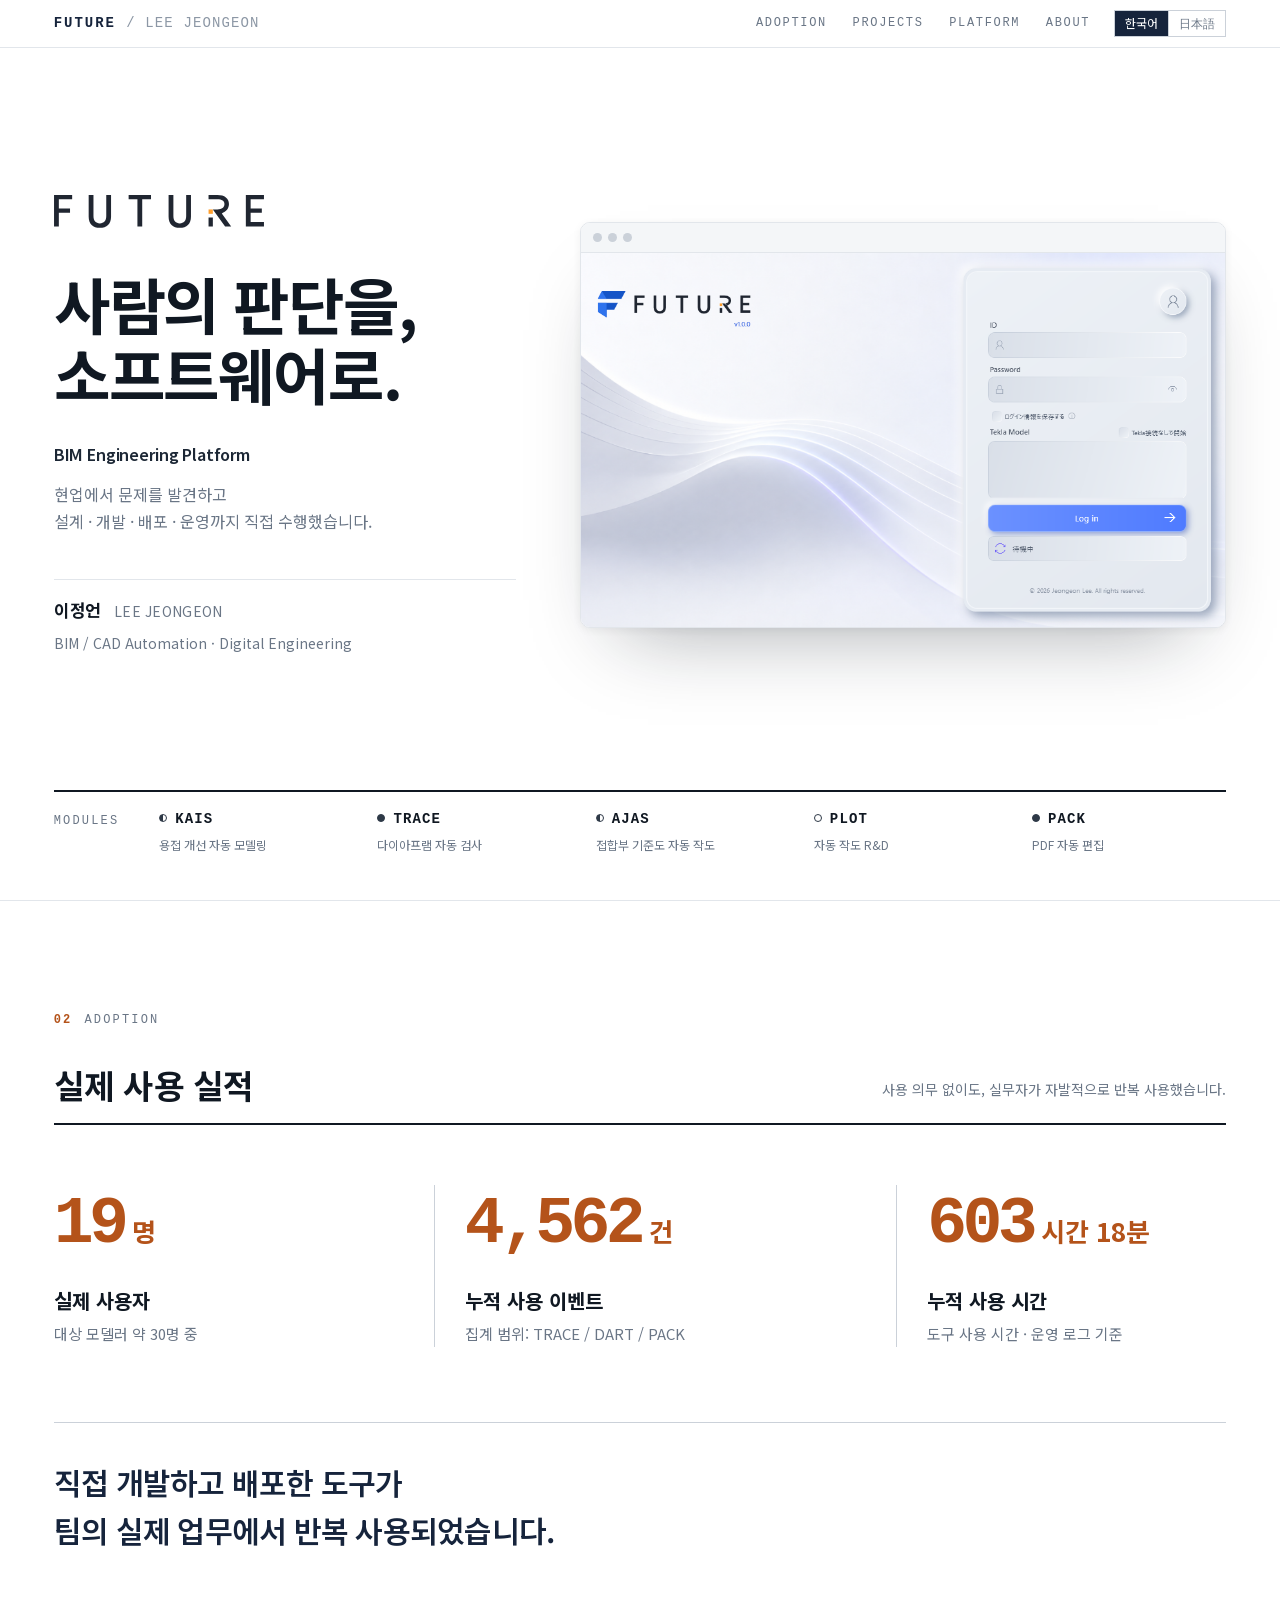
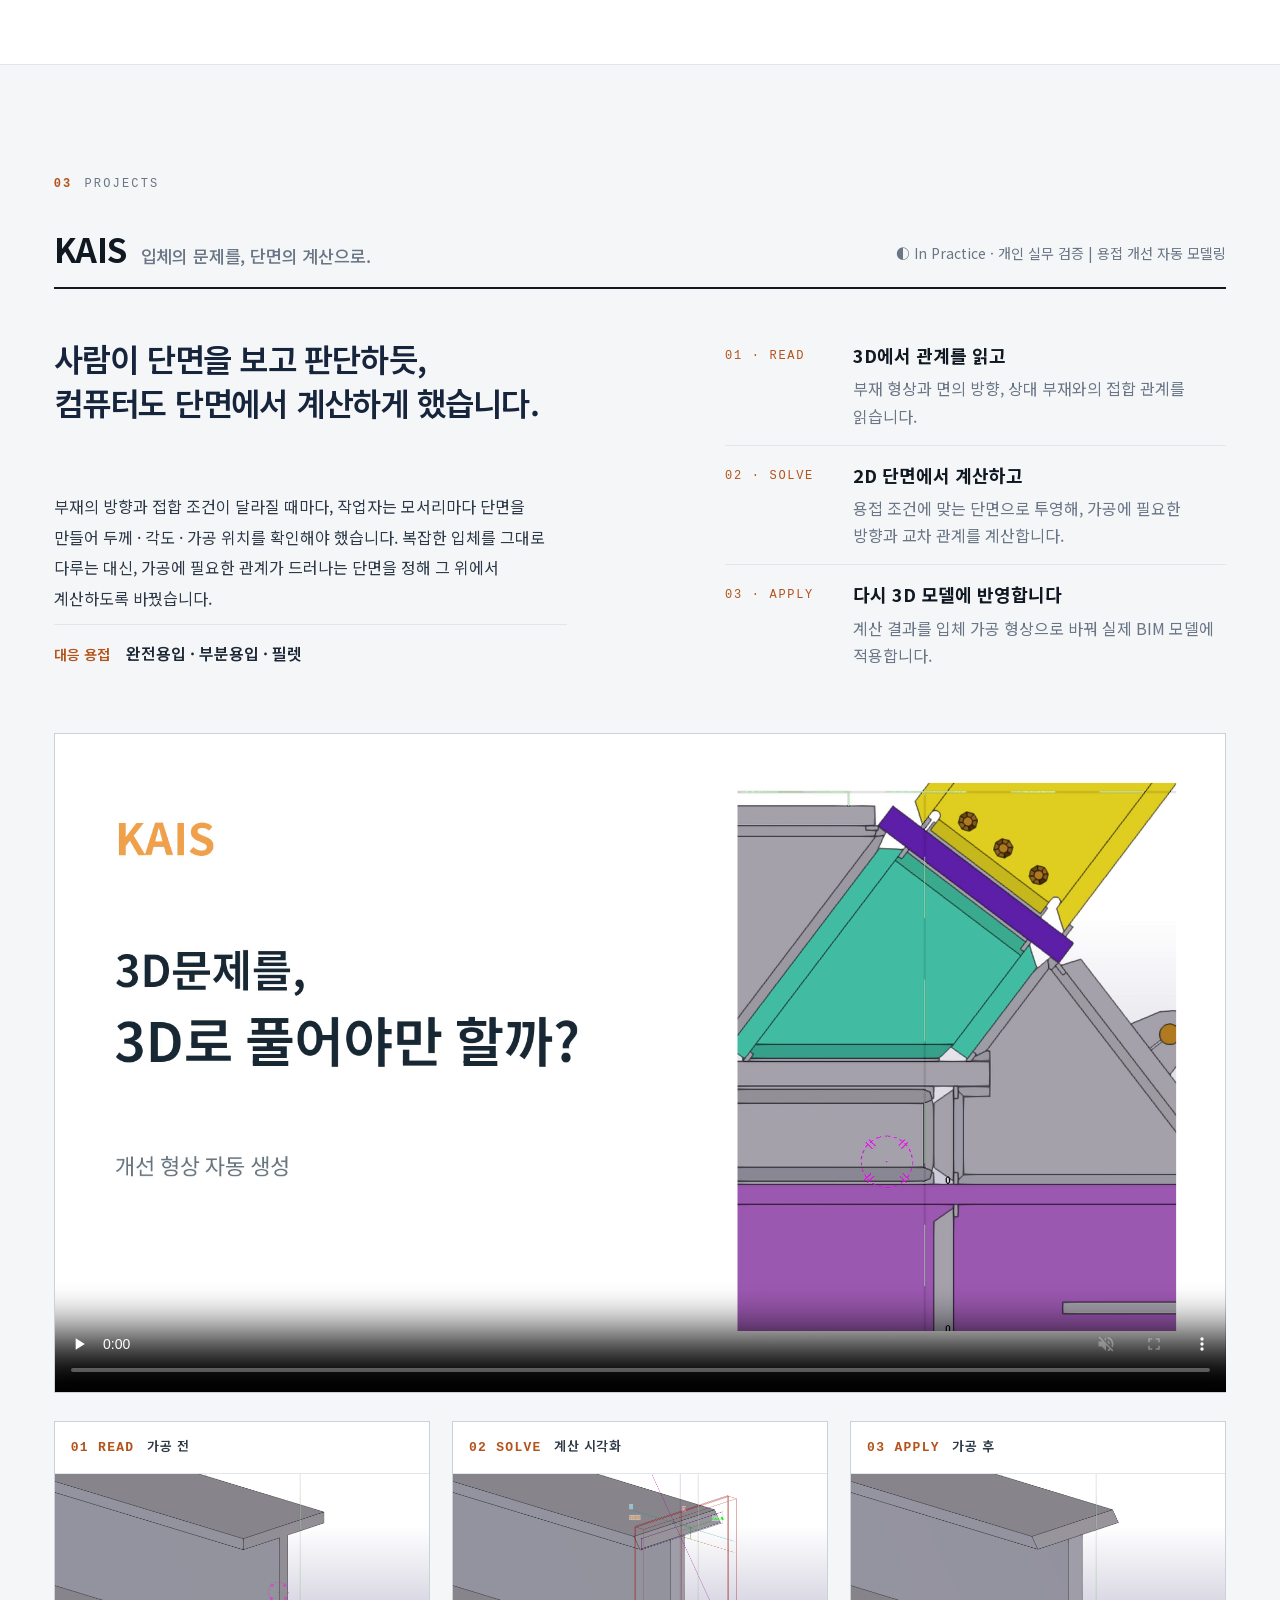
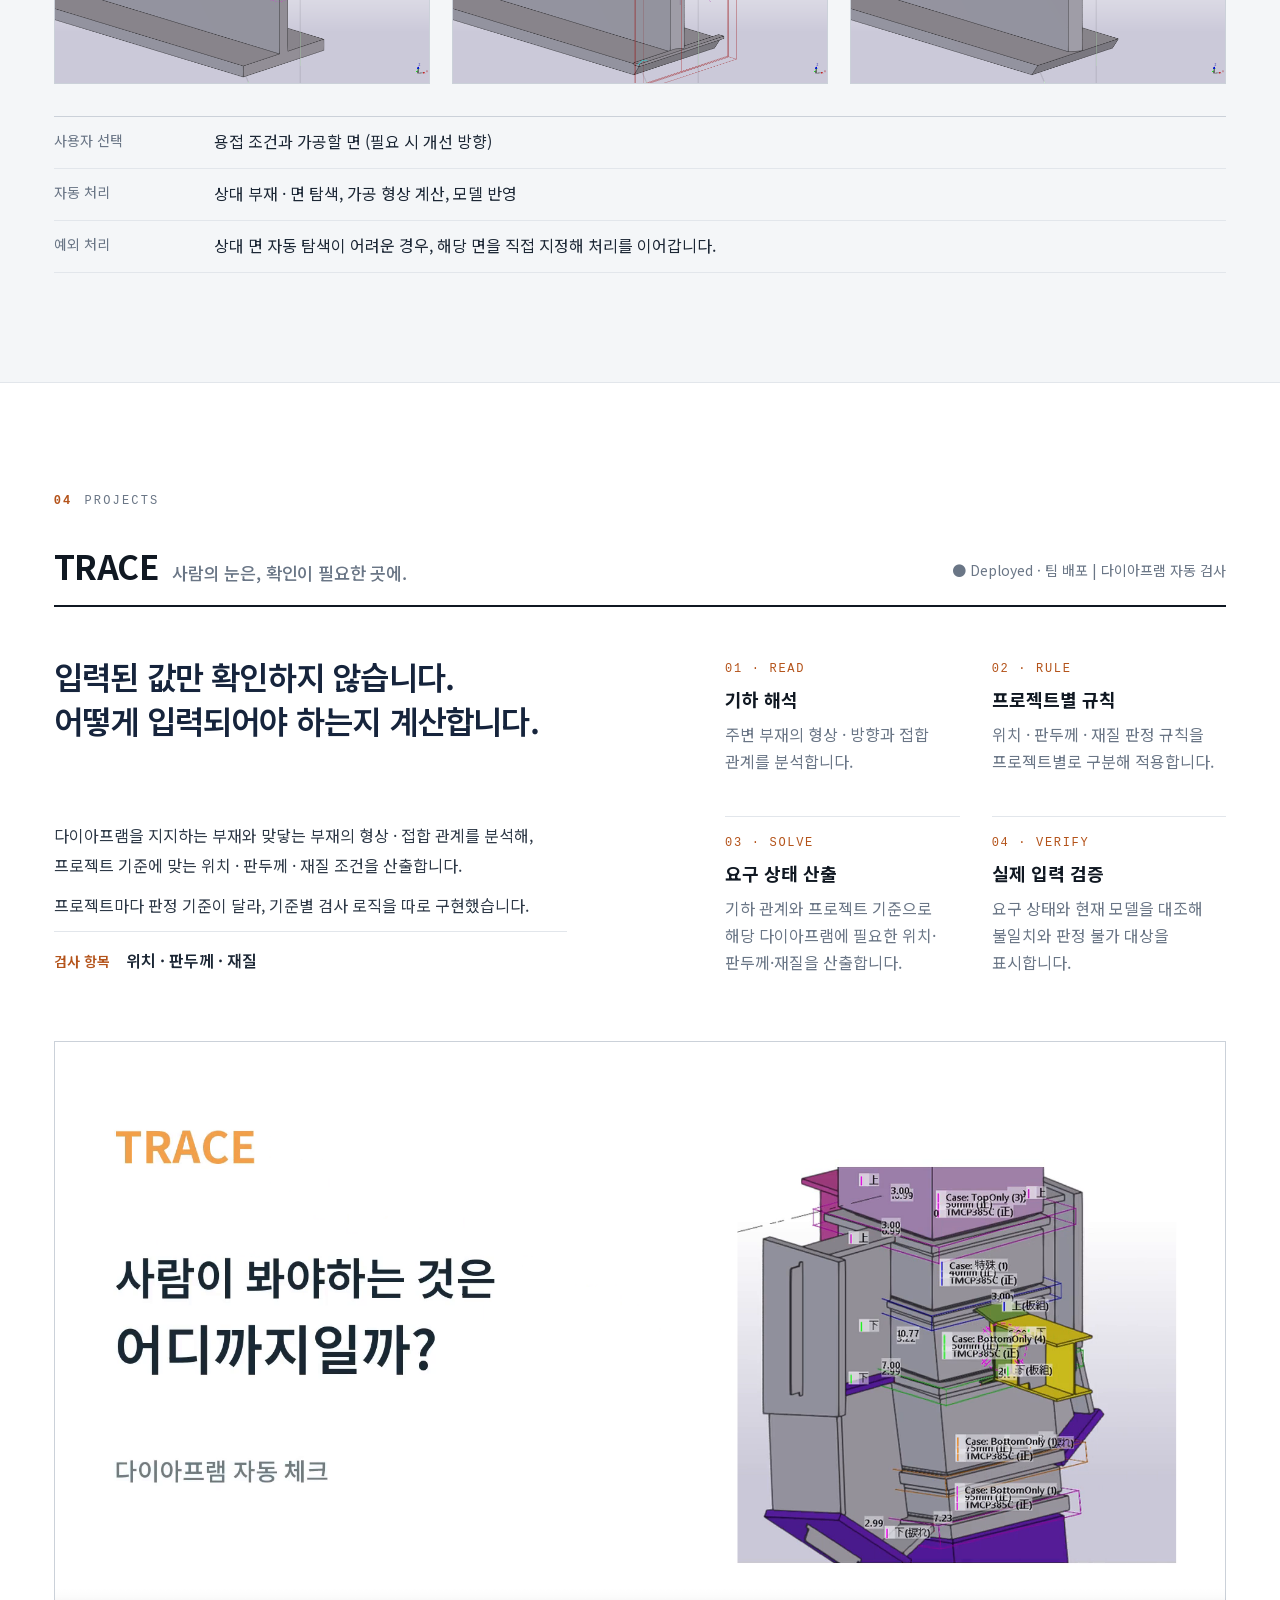
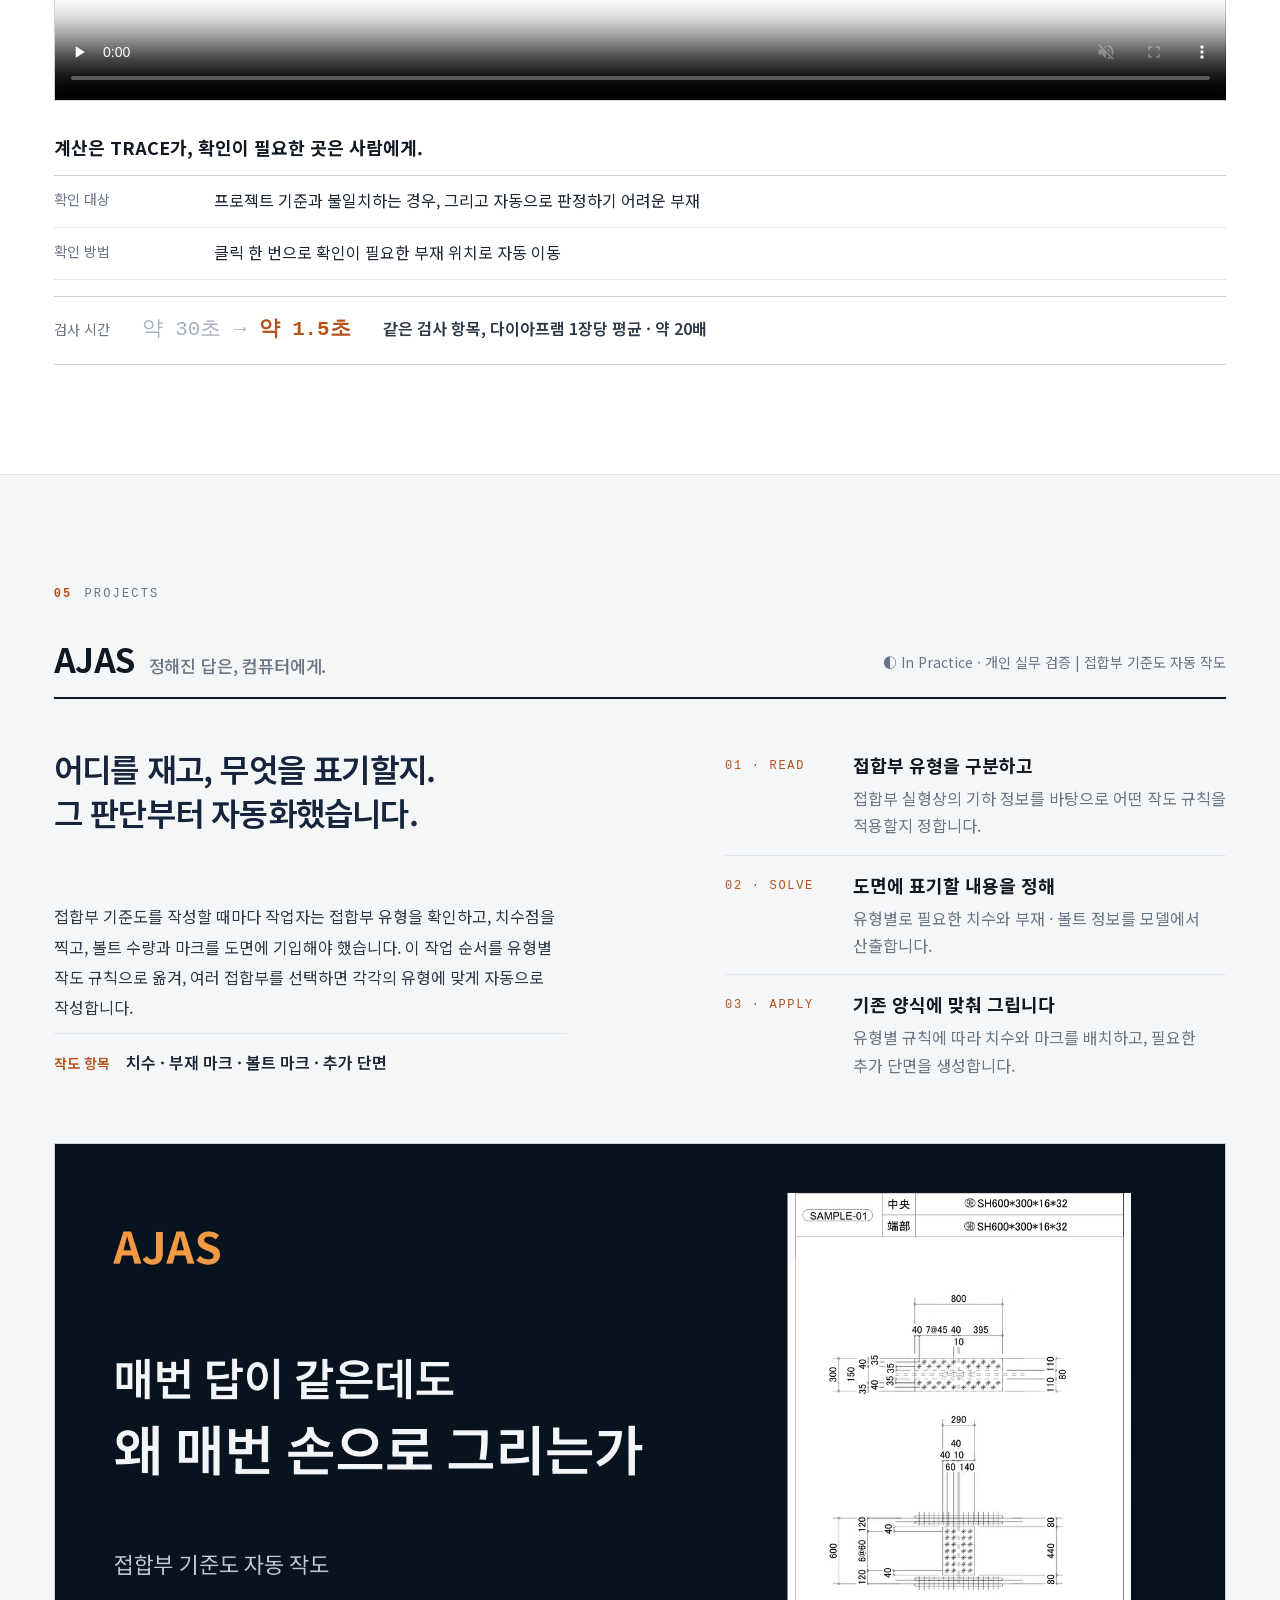
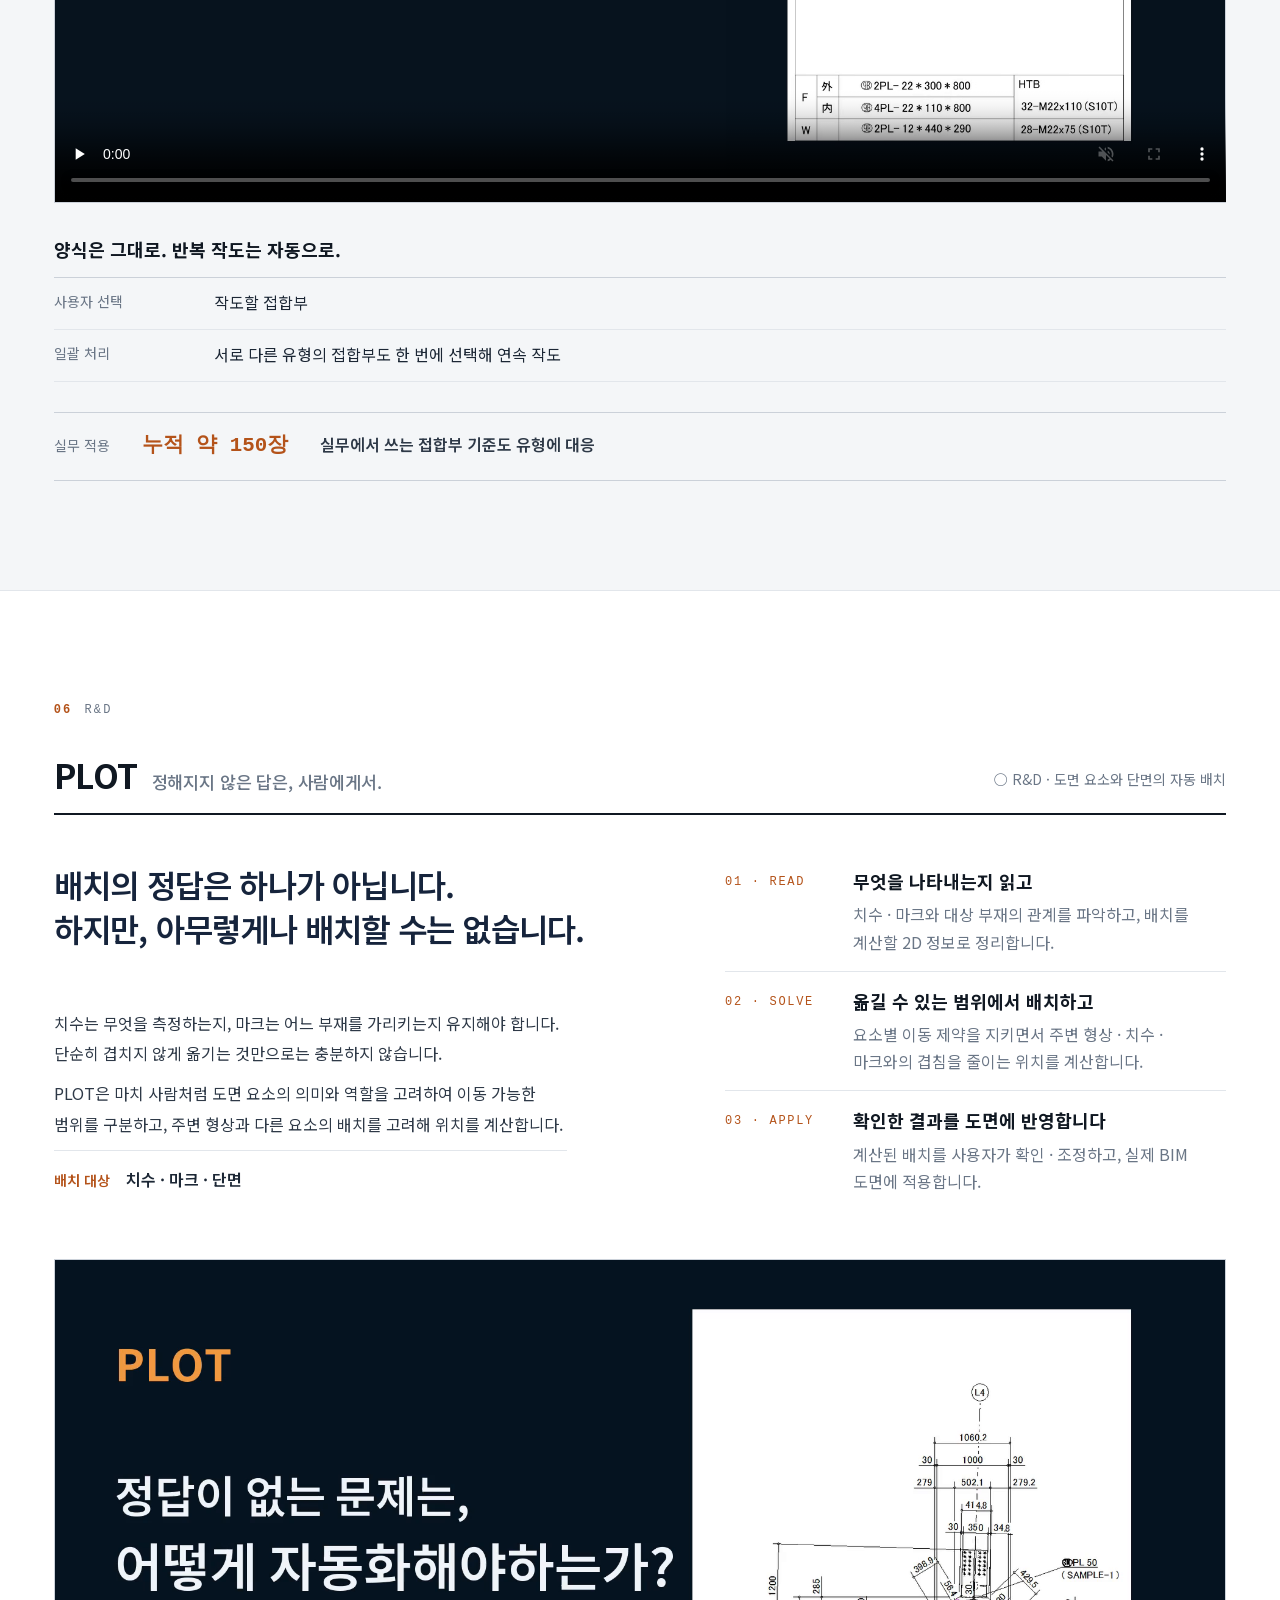
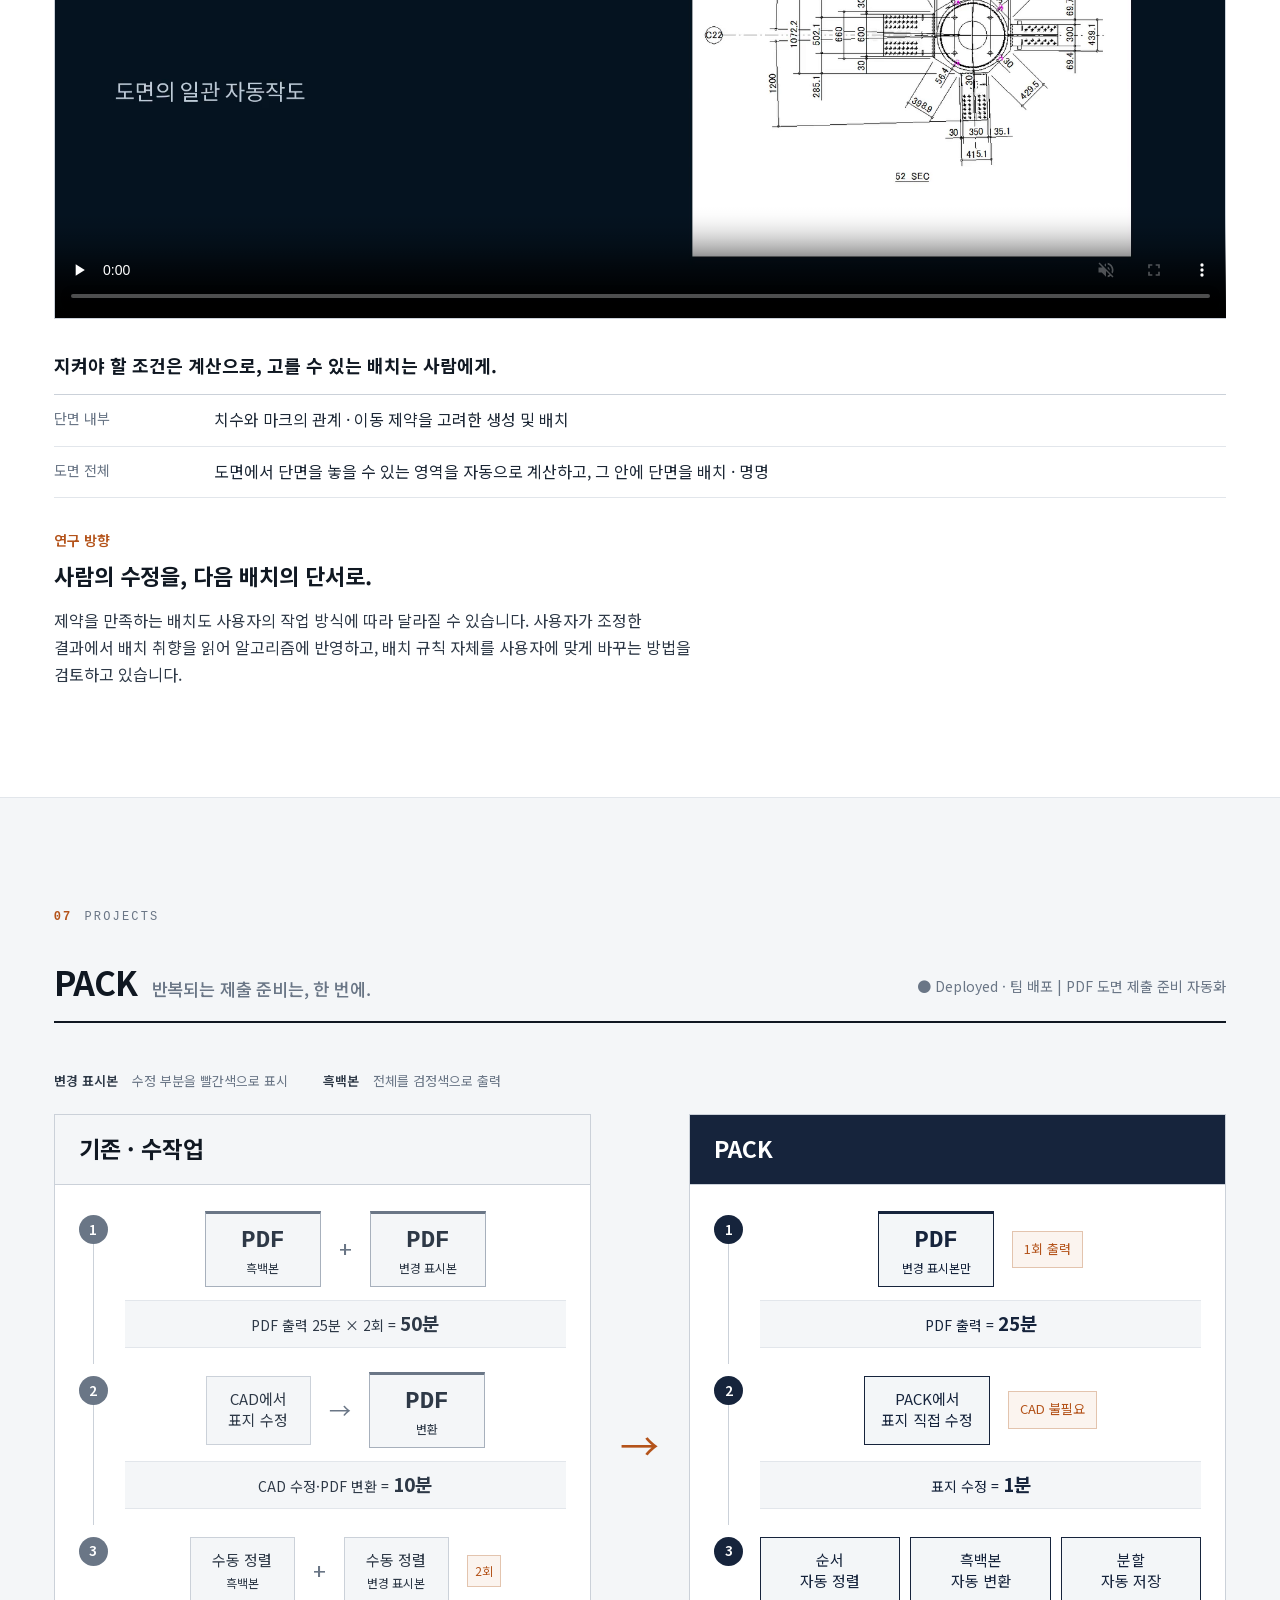
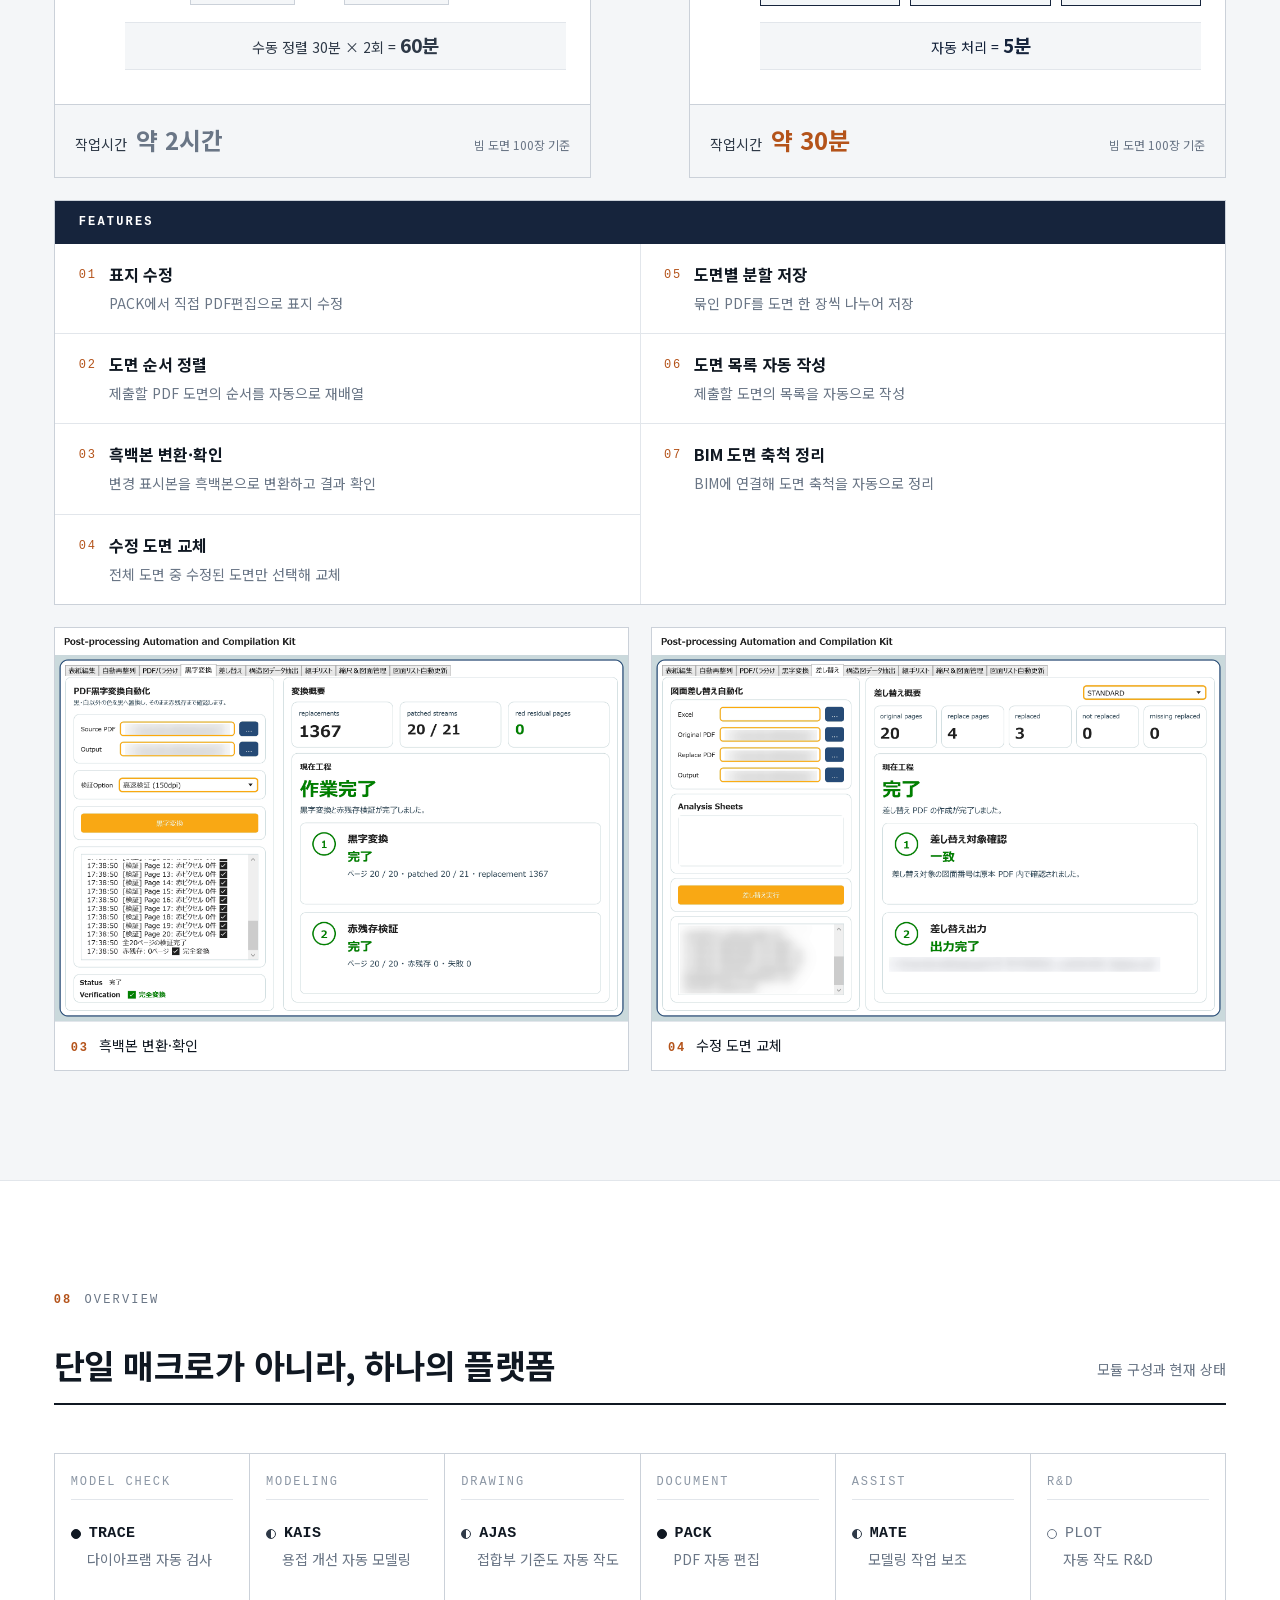
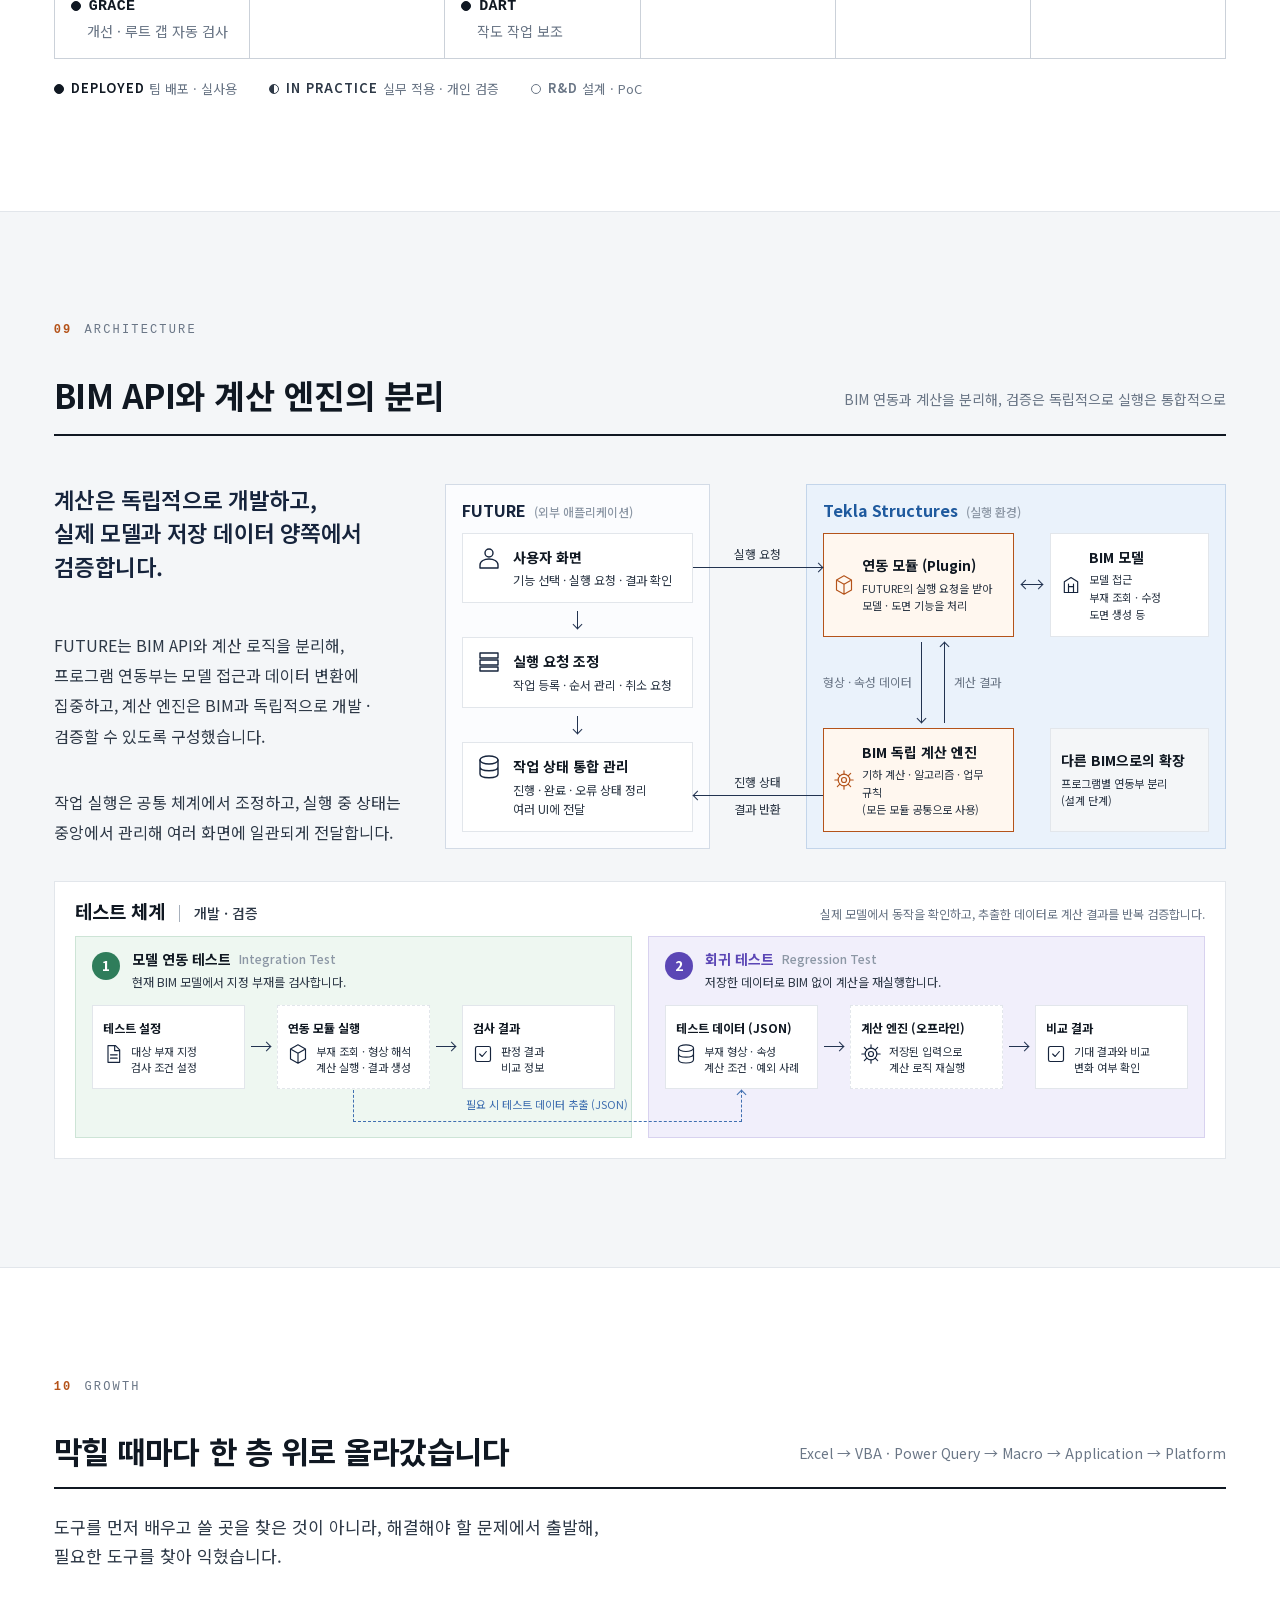
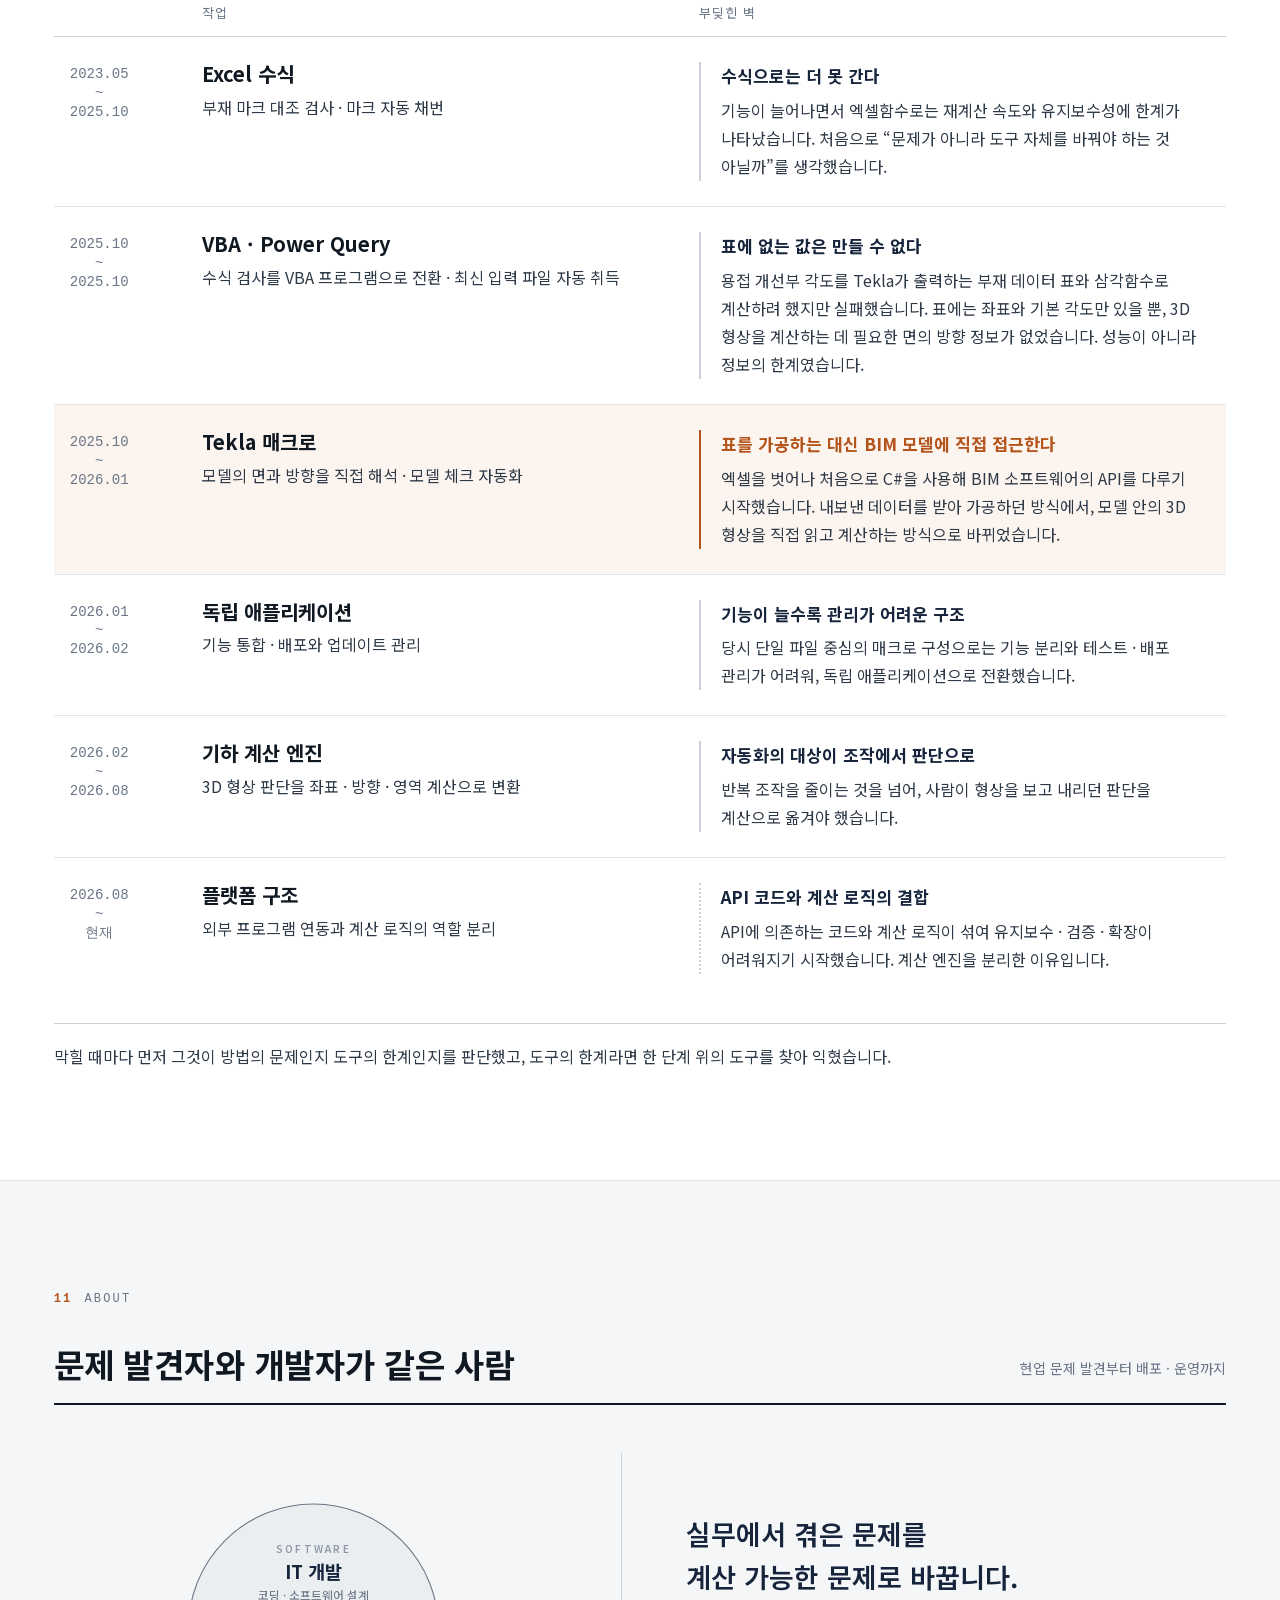
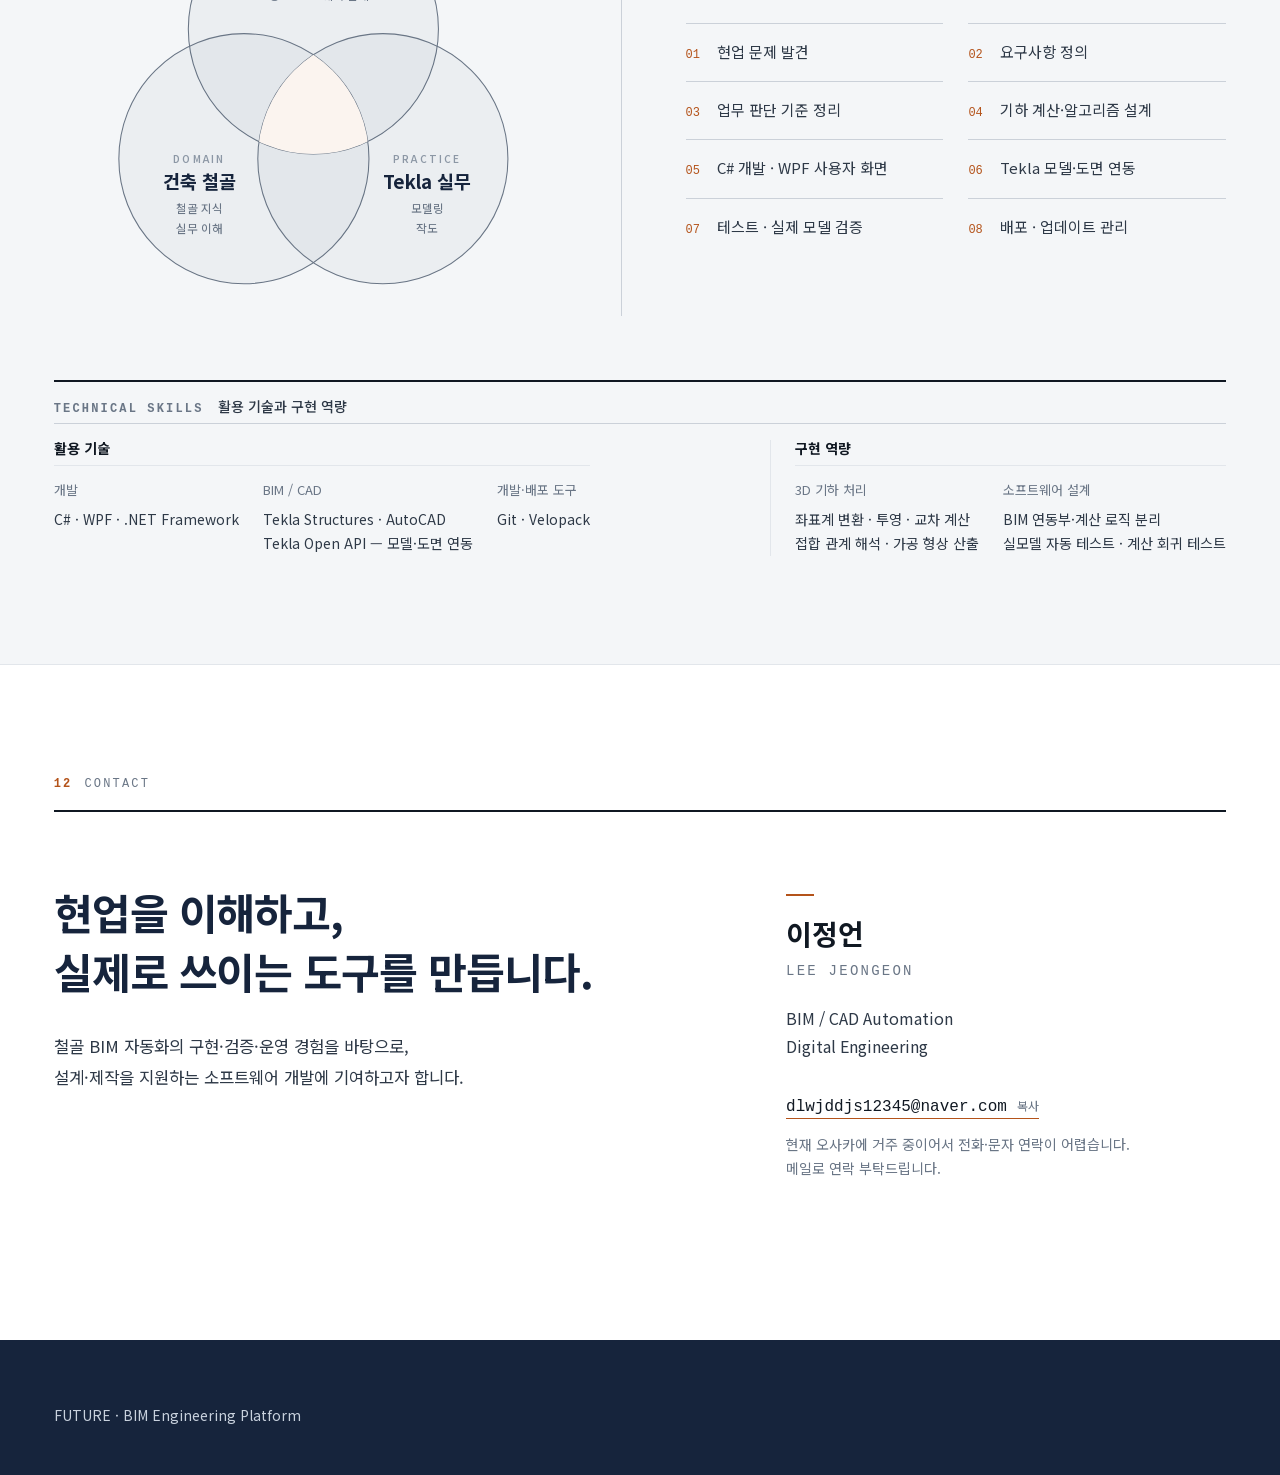
==== commit ccfc928c: "About: Tekla practice label to modeling/drafting, keep step numbers on one line" ====
--- a/index.html
+++ b/index.html
@@ -196,7 +196,7 @@
           <g class="venn-copy venn-copy--right" text-anchor="middle">
             <text class="venn-kicker" x="403" y="335">PRACTICE</text>
             <text class="venn-title" x="403" y="363">Tekla 실무</text>
-            <text class="venn-desc" x="403" y="389"><tspan x="403">모델링</tspan><tspan x="403" dy="21">검토 · 수정</tspan></text>
+            <text class="venn-desc" x="403" y="389"><tspan x="403">모델링</tspan><tspan x="403" dy="21">작도</tspan></text>
           </g>
         </svg>
       </div><div class="about-role"><p class="profile-statement">실무에서 겪은 문제를<br>계산 가능한 문제로 바꿉니다.</p><ol class="ownership-flow"><li><span>01</span>현업 문제 발견</li><li><span>02</span>요구사항 정의</li><li><span>03</span>업무 판단 기준 정리</li><li><span>04</span>기하 계산·알고리즘 설계</li><li><span>05</span>C# 개발 · WPF 사용자 화면</li><li><span>06</span>Tekla 모델·도면 연동</li><li><span>07</span>테스트 · 실제 모델 검증</li><li><span>08</span>배포 · 업데이트 관리</li></ol></div></div><div class="about-stack"><h3 class="subhead">Technical Skills<small>활용 기술과 구현 역량</small></h3><div class="stack-groups"><section class="stack-group stack-group--tech"><h4>활용 기술</h4><dl class="stack-list"><div><dt>개발</dt><dd>C# · WPF · .NET Framework</dd></div><div><dt>BIM / CAD</dt><dd>Tekla Structures · AutoCAD<br>Tekla Open API — 모델·도면 연동</dd></div><div><dt>개발·배포 도구</dt><dd>Git · Velopack</dd></div></dl></section><section class="stack-group stack-group--skill"><h4>구현 역량</h4><dl class="stack-list"><div><dt>3D 기하 처리</dt><dd>좌표계 변환 · 투영 · 교차 계산<br>접합 관계 해석 · 가공 형상 산출</dd></div><div><dt>소프트웨어 설계</dt><dd>BIM 연동부·계산 로직 분리<br>실모델 자동 테스트 · 계산 회귀 테스트</dd></div></dl></section></div></div></div></section><section class="section" id="closing"><div class="wrap"><header class="section__head"><div class="section__id"><span class="section__num">12</span><span class="eyebrow">Contact</span></div></header><div class="closing-layout"><div class="closing-message"><h2>현업을 이해하고,<br>실제로 쓰이는 도구를 만듭니다.</h2><p>철골 BIM 자동화의 구현·검증·운영 경험을 바탕으로, <br>설계·제작을 지원하는 소프트웨어 개발에 기여하고자 합니다.</p></div><div class="closing-card"><strong>이정언</strong><span class="closing-en">LEE JEONGEON</span><p class="closing-role">BIM / CAD Automation<br>Digital Engineering</p><button type="button" class="closing-contact" data-copy="dlwjddjs12345@naver.com" aria-label="메일 주소 복사">dlwjddjs12345@naver.com<span class="closing-copy" aria-live="polite">복사</span></button><p class="closing-note">현재 오사카에 거주 중이어서 전화·문자 연락이 어렵습니다.<br>메일로 연락 부탁드립니다.</p><a class="closing-site" href="https://leejeongeon.com"><img src="/assets/images/qr-site.svg" width="33" height="33" alt="leejeongeon.com QR 코드"><span><small>웹 포트폴리오</small>leejeongeon.com</span></a></div></div></div></section></main><footer class="footer"><div class="wrap footer__row"><p>FUTURE · BIM Engineering Platform</p></div></footer></body></html>
--- a/styles.css
+++ b/styles.css
@@ -1187,3 +1187,9 @@
 .headline-line{display:block;text-wrap:balance}
 /* <wbr> breaks even inside nowrap text, so the bridge label drops them to stay on one line. */
 .ar-bridge span wbr{display:none}
+
+/* About: the step number keeps its width and never breaks when the label wraps. */
+.ownership-flow span{flex:none;white-space:nowrap}
+/* Between the one-column breakpoint and wide screens the two step columns get narrow; tighten them so labels stay on one line. */
+@media(max-width:960px){.about-layout{grid-template-columns:1fr;gap:36px}}
+@media(min-width:961px) and (max-width:1180px){.about-role .ownership-flow{gap:0 14px}.about-role .ownership-flow li{font-size:13.5px;gap:10px;letter-spacing:-.01em}}
